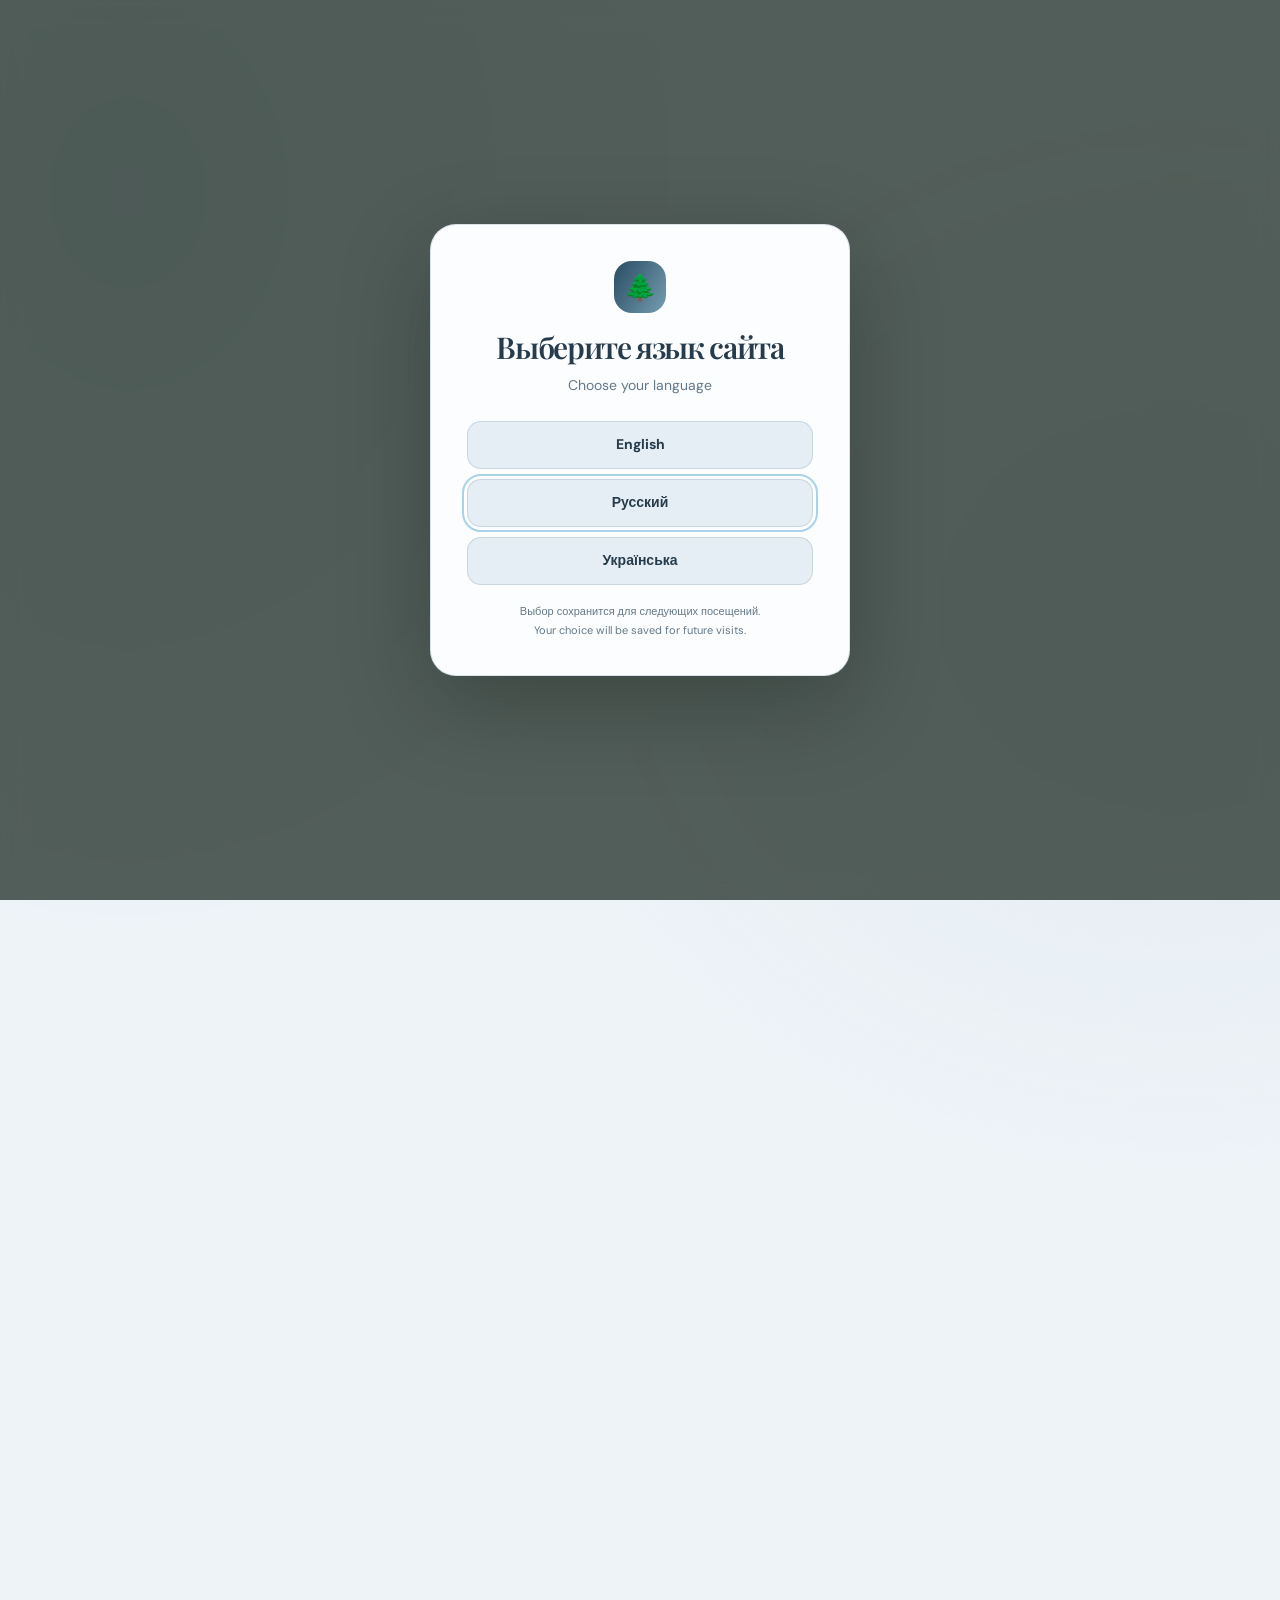
==== index.html @ d45abc9f "lol" ====
<!doctype html>
<html lang="ru">
<head>
  <meta charset="utf-8">
  <script>
    const supportedLocales = ["ru", "uk", "en"];
    const requestedLocale = new URLSearchParams(location.search).get("locale");
    const hostnameLocale = location.hostname.startsWith("uk.")
      ? "uk"
      : location.hostname.startsWith("en.")
        ? "en"
        : null;
    let savedLocale = null;
    try {
      savedLocale = localStorage.getItem("silva-locale-preference");
      if (supportedLocales.includes(requestedLocale)) {
        localStorage.setItem("silva-locale-preference", requestedLocale);
      }
    } catch (error) {
      console.error("Could not read or save the language preference.", error);
    }
    window.FLORA_LOCALE = supportedLocales.includes(requestedLocale)
      ? requestedLocale
      : supportedLocales.includes(savedLocale)
        ? savedLocale
        : hostnameLocale || "ru";
    window.SILVA_LANGUAGE_PICKER_REQUIRED = !supportedLocales.includes(requestedLocale)
      && !supportedLocales.includes(savedLocale)
      && !hostnameLocale;
    if (window.SILVA_LANGUAGE_PICKER_REQUIRED) {
      document.documentElement.classList.add("silva-language-pending");
    }
    document.documentElement.lang = window.FLORA_LOCALE;
    if (window.FLORA_LOCALE !== "ru") {
      const catalogPreload = document.createElement("link");
      catalogPreload.rel = "preload";
      catalogPreload.as = "script";
      catalogPreload.href = `./localization/catalog-${window.FLORA_LOCALE}.js?v=7`;
      document.head.append(catalogPreload);
    }
  </script>
  <meta name="viewport" content="width=device-width, initial-scale=1, viewport-fit=cover">
  <meta name="theme-color" content="#dceaf0">
  <meta name="description" content="Silva Quieta — зимний ботанический атлас на 1 500 растений, с персональным садом, дневником и советами по сезонному уходу.">
  <meta name="author" content="Кузьменко Матвей">
  <meta name="application-name" content="Silva Quieta">
  <meta name="robots" content="index, follow, max-image-preview:large">
  <meta name="apple-mobile-web-app-capable" content="yes">
  <meta name="apple-mobile-web-app-title" content="Silva Quieta">
  <meta property="og:type" content="website">
  <meta property="og:locale" content="ru_RU">
  <meta property="og:site_name" content="Silva Quieta">
  <meta property="og:title" content="Silva Quieta — зимний ботанический атлас">
  <meta property="og:description" content="Изучайте растения, проверяйте их состояние по фото, ведите облачный дневник и настраивайте напоминания об уходе.">
  <meta property="og:url" content="https://silvaquieta.com/">
  <meta name="twitter:card" content="summary">
  <link rel="canonical" href="https://silvaquieta.com/">
  <link rel="alternate" hreflang="ru" href="https://silvaquieta.com/">
  <link rel="alternate" hreflang="uk" href="https://silvaquieta.com/?locale=uk">
  <link rel="alternate" hreflang="en" href="https://silvaquieta.com/?locale=en">
  <link rel="alternate" hreflang="x-default" href="https://silvaquieta.com/">
  <link rel="sitemap" type="application/xml" href="https://silvaquieta.com/sitemap.xml">
  <title>Silva Quieta — зимний ботанический атлас</title>
  <script type="application/ld+json">
    {
      "@context": "https://schema.org",
      "@type": "WebSite",
      "name": "Silva Quieta",
      "alternateName": "Silva Quieta",
      "url": "https://silvaquieta.com/",
      "description": "Интерактивный ботанический атлас с проверенными фотографиями и советами по уходу.",
      "inLanguage": "ru",
      "creator": {
        "@type": "Person",
        "name": "Кузьменко Матвей"
      }
    }
  </script>
  <link rel="manifest" href="./manifest.webmanifest.json?v=95">
  <link rel="icon" href="./favicon-48.png?v=1" type="image/png" sizes="48x48">
  <link rel="icon" href="./icon-192.png" type="image/png" sizes="192x192">
  <link rel="icon" href="./icon.svg?v=93" type="image/svg+xml">
  <link rel="apple-touch-icon" href="./apple-touch-icon.png?v=93">
  <link rel="preconnect" href="https://fonts.googleapis.com">
  <link rel="preconnect" href="https://fonts.gstatic.com" crossorigin>
  <link rel="preconnect" href="https://inaturalist-open-data.s3.amazonaws.com">
  <link rel="preconnect" href="https://images.unsplash.com">
  <link href="https://fonts.googleapis.com/css2?family=DM+Sans:wght@400;500;600;700;800&family=Playfair+Display:ital,wght@0,500;0,600;0,700;1,500;1,600&display=swap" rel="stylesheet">
  <link rel="stylesheet" href="./style.css?v=218">
</head>
<body data-season="winter" data-design="herbarium">
  <script>
    (() => {
      try {
        const designAliases = { green: "herbarium", lavender: "editorial", rose: "glasshouse", sand: "glasshouse" };
        const designs = new Set(["herbarium", "glasshouse", "editorial"]);
        const savedDesign = localStorage.getItem("flora-design");
        const design = designs.has(savedDesign) ? savedDesign : designAliases[savedDesign] || "herbarium";
        document.body.dataset.design = design;
        const savedTheme = localStorage.getItem("flora-theme");
        const prefersDark = window.matchMedia("(prefers-color-scheme: dark)").matches;
        document.body.classList.toggle("dark-theme", savedTheme === "dark" || (savedTheme === null && prefersDark));
        const hour = new Date().getHours();
        document.body.classList.toggle("eye-comfort", hour >= 21 || hour < 7);
      } catch (error) {
        console.error("Could not restore the saved appearance before first render.", error);
      }
    })();
  </script>
  <section class="language-choice-overlay" id="language-choice" role="dialog" aria-modal="true" aria-labelledby="language-choice-title" hidden>
    <div class="language-choice-card">
      <div class="language-choice-mark" aria-hidden="true">🌲</div>
      <h1 id="language-choice-title" lang="ru">Выберите язык сайта</h1>
      <p class="language-choice-translation" lang="en">Choose your language</p>
      <div class="language-choice-options" role="group" aria-labelledby="language-choice-title">
        <button class="language-choice-button" type="button" data-locale-choice="en" lang="en">English</button>
        <button class="language-choice-button" type="button" data-locale-choice="ru" lang="ru">Русский</button>
        <button class="language-choice-button" type="button" data-locale-choice="uk" lang="uk">Українська</button>
      </div>
      <p class="language-choice-note"><span lang="ru">Выбор сохранится для следующих посещений.</span><span lang="en">Your choice will be saved for future visits.</span></p>
    </div>
  </section>
  <script>
    if (window.SILVA_LANGUAGE_PICKER_REQUIRED) {
      const languageChoice = document.querySelector("#language-choice");
      const languageButtons = [...languageChoice.querySelectorAll("[data-locale-choice]")];
      languageChoice.hidden = false;
      languageChoice.querySelector('[data-locale-choice="ru"]').focus();
      languageButtons.forEach((button) => {
        button.addEventListener("click", () => {
          const selectedLocale = button.dataset.localeChoice;
          try {
            localStorage.setItem("silva-locale-preference", selectedLocale);
          } catch (error) {
            console.error("Could not save the selected language.", error);
          }
          const target = new URL(location.href);
          target.searchParams.set("locale", selectedLocale);
          location.assign(target.href);
        });
      });
      languageChoice.addEventListener("keydown", (event) => {
        if (event.key !== "Tab" || languageButtons.length === 0) return;
        const firstButton = languageButtons[0];
        const lastButton = languageButtons[languageButtons.length - 1];
        if (event.shiftKey && document.activeElement === firstButton) {
          event.preventDefault();
          lastButton.focus();
        } else if (!event.shiftKey && document.activeElement === lastButton) {
          event.preventDefault();
          firstButton.focus();
        }
      });
    }
  </script>
  <svg class="icon-library" xmlns="http://www.w3.org/2000/svg" aria-hidden="true">
    <symbol id="icon-flower" viewBox="0 0 24 24"><path d="M12 12c-3-1-4-4-2-6 1.5-1.5 3.5-.5 4 2 2-2 4-1 4 1 0 2-2 3-6 3Zm0 0c1-3 4-4 6-2 1.5 1.5.5 3.5-2 4 2 2 1 4-1 4-2 0-3-2-3-6Zm0 0c3 1 4 4 2 6-1.5 1.5-3.5.5-4-2-2 2-4 1-4-1 0-2 2-3 6-3Zm0 0c-1 3-4 4-6 2-1.5-1.5-.5-3.5 2-4-2-2-1-4 1-4 2 0 3 2 3 6Z"/><circle cx="12" cy="12" r="1.4"/></symbol>
    <symbol id="icon-plant" viewBox="0 0 24 24"><path d="M12 21v-9m0 3c-5 0-8-2-8-7 5 0 8 2 8 7Zm0-3c0-5 3-8 8-8 0 5-3 8-8 8Z"/></symbol>
    <symbol id="icon-sun" viewBox="0 0 24 24"><circle cx="12" cy="12" r="4"/><path d="M12 2v2m0 16v2M4.93 4.93l1.42 1.42m11.3 11.3 1.42 1.42M2 12h2m16 0h2M4.93 19.07l1.42-1.42m11.3-11.3 1.42-1.42"/></symbol>
    <symbol id="icon-water" viewBox="0 0 24 24"><path d="M12 3C9 7 6 10.3 6 14a6 6 0 0 0 12 0c0-3.7-3-7-6-11Z"/><path d="M9.5 15.5a2.5 2.5 0 0 0 2.5 2"/></symbol>
    <symbol id="icon-heart" viewBox="0 0 24 24"><path d="M20.8 8.7c0 5-8.8 11-8.8 11s-8.8-6-8.8-11A4.7 4.7 0 0 1 12 6.2a4.7 4.7 0 0 1 8.8 2.5Z"/></symbol>
    <symbol id="icon-search" viewBox="0 0 24 24"><circle cx="10.8" cy="10.8" r="6.8"/><path d="m16 16 5 5"/></symbol>
    <symbol id="icon-book" viewBox="0 0 24 24"><path d="M4 5.5A2.5 2.5 0 0 1 6.5 3H20v16H6.5A2.5 2.5 0 0 0 4 21Zm0 0v13A2.5 2.5 0 0 1 6.5 16H20M8 7h8m-8 4h7"/></symbol>
    <symbol id="icon-calendar" viewBox="0 0 24 24"><rect x="3" y="5" width="18" height="16" rx="2"/><path d="M16 3v4M8 3v4M3 10h18M8 14h.01M12 14h.01M16 14h.01M8 17h.01M12 17h.01"/></symbol>
    <symbol id="icon-file" viewBox="0 0 24 24"><path d="M6 3h8l5 5v13H6z"/><path d="M14 3v6h5m-9 4h5m-5 4h5"/></symbol>
    <symbol id="icon-note" viewBox="0 0 24 24"><path d="M5 4h10l4 4v5m-8 8H5V4m10 0v5h4m-9 2h5m-5 4h2"/><path d="m14 19 5-5 2 2-5 5-3 1 1-3Z"/></symbol>
    <symbol id="icon-transfer" viewBox="0 0 24 24"><path d="M7 3v14m-4-4 4 4 4-4M17 21V7m-4 4 4-4 4 4"/></symbol>
    <symbol id="icon-download" viewBox="0 0 24 24"><path d="M12 3v12m-5-5 5 5 5-5M4 19v2h16v-2"/></symbol>
    <symbol id="icon-palette" viewBox="0 0 24 24"><path d="M12 3a9 9 0 1 0 0 18h1.2a2 2 0 0 0 1.4-3.4 1.7 1.7 0 0 1 1.2-2.9H18a3 3 0 0 0 3-3c0-4.8-4-8.7-9-8.7Z"/><circle cx="7.5" cy="11" r=".8"/><circle cx="10" cy="7.5" r=".8"/><circle cx="15" cy="8" r=".8"/></symbol>
    <symbol id="icon-info" viewBox="0 0 24 24"><circle cx="12" cy="12" r="9"/><path d="M12 11v6m0-10h.01"/></symbol>
    <symbol id="icon-dice" viewBox="0 0 24 24"><rect x="3" y="3" width="18" height="18" rx="4"/><path d="M8 8h.01M16 8h.01M12 12h.01M8 16h.01M16 16h.01"/></symbol>
    <symbol id="icon-spark" viewBox="0 0 24 24"><path d="m12 2 1.8 7.2L21 12l-7.2 1.8L12 21l-1.8-7.2L3 12l7.2-2.8L12 2Z"/><path d="m19 2 .8 2.2L22 5l-2.2.8L19 8l-.8-2.2L16 5l2.2-.8L19 2Z"/></symbol>
    <symbol id="icon-home" viewBox="0 0 24 24"><path d="m3 10 9-7 9 7v10a1 1 0 0 1-1 1h-6v-7h-4v7H4a1 1 0 0 1-1-1Z"/></symbol>
    <symbol id="icon-moon" viewBox="0 0 24 24"><path d="M20.5 15.5A8.5 8.5 0 0 1 8.5 3.5 8.7 8.7 0 1 0 20.5 15.5Z"/></symbol>
    <symbol id="icon-user" viewBox="0 0 24 24"><circle cx="12" cy="8" r="4"/><path d="M4 21a8 8 0 0 1 16 0"/></symbol>
    <symbol id="icon-alert" viewBox="0 0 24 24"><path d="m12 3 10 18H2L12 3Z"/><path d="M12 9v5m0 3h.01"/></symbol>
    <symbol id="icon-close" viewBox="0 0 24 24"><path d="m6 6 12 12M18 6 6 18"/></symbol>
    <symbol id="icon-volume" viewBox="0 0 24 24"><path d="M4 10v4h4l5 4V6l-5 4H4Z"/><path d="M16 9a5 5 0 0 1 0 6m2-9a9 9 0 0 1 0 12"/></symbol>
    <symbol id="icon-volume-off" viewBox="0 0 24 24"><path d="M4 10v4h4l5 4V6l-5 4H4Z"/><path d="m17 9 5 6m0-6-5 6"/></symbol>
    <symbol id="icon-arrow" viewBox="0 0 24 24"><path d="M4 12h15m-6-6 6 6-6 6"/></symbol>
    <symbol id="icon-leaf" viewBox="0 0 24 24"><path d="M20 4c-9 0-15 3-15 10a6 6 0 0 0 6 6c7 0 9-7 9-16Z"/><path d="M5 20c3-4 7-7 12-10"/></symbol>
  </svg>
  <div class="winter-site-snow" aria-hidden="true">
    <span class="winter-site-mist"></span>
    <svg class="winter-site-crystal winter-site-crystal-left" viewBox="0 0 220 220">
      <g class="winter-site-crystal-lines">
        <g>
          <path d="M110 110V18 M110 49 91 29 M110 49 129 29 M110 78 94 61 M110 78 126 61 M110 18 102 29 M110 18 118 29"/>
          <path d="M110 110V18 M110 49 91 29 M110 49 129 29 M110 78 94 61 M110 78 126 61 M110 18 102 29 M110 18 118 29" transform="rotate(60 110 110)"/>
          <path d="M110 110V18 M110 49 91 29 M110 49 129 29 M110 78 94 61 M110 78 126 61 M110 18 102 29 M110 18 118 29" transform="rotate(120 110 110)"/>
          <path d="M110 110V18 M110 49 91 29 M110 49 129 29 M110 78 94 61 M110 78 126 61 M110 18 102 29 M110 18 118 29" transform="rotate(180 110 110)"/>
          <path d="M110 110V18 M110 49 91 29 M110 49 129 29 M110 78 94 61 M110 78 126 61 M110 18 102 29 M110 18 118 29" transform="rotate(240 110 110)"/>
          <path d="M110 110V18 M110 49 91 29 M110 49 129 29 M110 78 94 61 M110 78 126 61 M110 18 102 29 M110 18 118 29" transform="rotate(300 110 110)"/>
        </g>
        <path d="m110 99 11 11-11 11-11-11Z"/>
        <circle cx="110" cy="110" r="3"/>
      </g>
    </svg>
    <svg class="winter-site-crystal winter-site-crystal-right" viewBox="0 0 220 220">
      <g class="winter-site-crystal-lines">
        <g>
          <path d="M110 110V18 M110 49 91 29 M110 49 129 29 M110 78 94 61 M110 78 126 61 M110 18 102 29 M110 18 118 29"/>
          <path d="M110 110V18 M110 49 91 29 M110 49 129 29 M110 78 94 61 M110 78 126 61 M110 18 102 29 M110 18 118 29" transform="rotate(60 110 110)"/>
          <path d="M110 110V18 M110 49 91 29 M110 49 129 29 M110 78 94 61 M110 78 126 61 M110 18 102 29 M110 18 118 29" transform="rotate(120 110 110)"/>
          <path d="M110 110V18 M110 49 91 29 M110 49 129 29 M110 78 94 61 M110 78 126 61 M110 18 102 29 M110 18 118 29" transform="rotate(180 110 110)"/>
          <path d="M110 110V18 M110 49 91 29 M110 49 129 29 M110 78 94 61 M110 78 126 61 M110 18 102 29 M110 18 118 29" transform="rotate(240 110 110)"/>
          <path d="M110 110V18 M110 49 91 29 M110 49 129 29 M110 78 94 61 M110 78 126 61 M110 18 102 29 M110 18 118 29" transform="rotate(300 110 110)"/>
        </g>
        <path d="m110 99 11 11-11 11-11-11Z"/>
        <circle cx="110" cy="110" r="3"/>
      </g>
    </svg>
    <i></i><i></i><i></i><i></i><i></i><i></i><i></i><i></i><i></i><i></i><i></i><i></i>
    <i></i><i></i><i></i><i></i><i></i><i></i><i></i><i></i><i></i><i></i><i></i><i></i>
    <i></i><i></i><i></i><i></i><i></i><i></i><i></i><i></i><i></i><i></i><i></i><i></i>
  </div>
  <div class="topline">
    <span>Silva Quieta · зимний сад открытий — ботаника рядом круглый год</span>
  </div>
  <header class="app-header">
    <div class="header-inner shell">
      <a class="brand" href="#home" aria-label="Silva Quieta — на главную">
        <span class="brand-mark" aria-hidden="true"><svg class="ui-icon"><use href="#icon-flower"></use></svg></span>
        <span>Silva Quieta</span>
      </a>
      <nav class="primary-nav" aria-label="Основные разделы">
        <button class="primary-nav-link primary-collection-link" type="button" data-go="collection">Моя коллекция <span class="primary-collection-count" id="collection-count" aria-label="0 растений">0</span></button>
        <button class="primary-nav-link" type="button" data-go="botanist">Игры</button>
      </nav>
      <div class="header-actions">
        <button class="icon-button command-open" id="command-open" type="button" aria-label="Быстрый поиск и команды" title="Быстрый поиск и команды (Ctrl/⌘ K)"><svg class="ui-icon" aria-hidden="true"><use href="#icon-search"></use></svg></button>
        <select class="locale-select" id="locale-select" aria-label="Сменить язык" title="Сменить язык">
          <option value="ru" lang="ru">RU · Русский</option>
          <option value="uk" lang="uk">UK · Українська</option>
          <option value="en" lang="en">EN · English</option>
        </select>
        <select class="design-select" id="design-select" aria-label="Зимний стиль оформления" title="Выбрать зимний стиль оформления">
          <option value="herbarium">Снежная оранжерея</option>
          <option value="glasshouse">Северное сияние</option>
          <option value="editorial">Зимний лес</option>
        </select>
        <button class="icon-button install-app-button" id="install-app" type="button" aria-label="Установить приложение" title="Установить приложение"><svg class="ui-icon"><use href="#icon-download"></use></svg></button>
        <button class="account-cta account-open" id="account-open" type="button" aria-label="Создать аккаунт или войти" title="Аккаунт и синхронизация"><svg class="ui-icon" aria-hidden="true"><use href="#icon-user"></use></svg><span id="account-open-label">Создать аккаунт</span></button>
        <button class="icon-button" id="sound-toggle" type="button" aria-label="Включить звуки интерфейса" title="Включить звуки интерфейса" aria-pressed="false"></button>
        <button class="icon-button" id="forest-sound-toggle" type="button" aria-label="Включить звук зимнего леса" title="Включить тихий ветер в хвойном лесу" aria-pressed="false"><svg class="ui-icon" aria-hidden="true"><use href="#icon-spark"></use></svg></button>
        <button class="icon-button" id="theme-toggle" type="button" aria-label="Включить тёмное оформление" title="Включить тёмное оформление"><svg class="ui-icon"><use href="#icon-moon"></use></svg></button>
      </div>
    </div>
  </header>

  <div class="flora-ai-widget">
    <section class="flora-ai-panel" id="flora-ai-panel" aria-label="Чат с помощником Silva" hidden>
      <header class="flora-ai-header">
        <div class="flora-ai-brand">
          <span class="flora-ai-mark" aria-hidden="true"><svg class="ui-icon"><use href="#icon-spark"></use></svg></span>
          <div>
            <strong>Silva</strong>
            <span class="flora-ai-presence" id="flora-ai-presence"><i></i> Проверяем связь…</span>
          </div>
        </div>
        <div class="flora-ai-header-actions">
          <button class="flora-ai-close" id="flora-ai-clear" type="button" aria-label="Начать новый диалог" title="Новый диалог"><svg class="ui-icon"><use href="#icon-dice"></use></svg></button>
          <button class="flora-ai-close" id="flora-ai-close" type="button" aria-label="Закрыть чат"><svg class="ui-icon"><use href="#icon-close"></use></svg></button>
        </div>
      </header>
      <div class="flora-ai-intro">
        <span class="flora-ai-eyebrow">БОТАНИЧЕСКИЙ ПОМОЩНИК</span>
        <p>Привет! Я Silva, ботанический помощник Silva Quieta. Помогу с уходом, выбором растения и вопросами о природе.</p>
        <button class="winter-snowman-easter-egg" type="button" data-winter-easter="snowman" aria-label="Найти снеговика Silva">☃</button>
        <button class="winter-hidden-pinecone winter-pinecone-chat" type="button" data-pinecone-hideout="silva-intro" aria-label="Найти тайную шишку в приветствии Silva">🌰</button>
      </div>
      <div class="flora-ai-messages" id="flora-ai-messages" role="log" aria-live="polite" aria-relevant="additions text">
        <article class="flora-ai-message flora-ai-message-assistant">
          <span class="flora-ai-avatar" aria-hidden="true"><svg class="ui-icon"><use href="#icon-leaf"></use></svg></span>
          <p>Я Silva 🌿 Спросите меня про полив, освещение или уход за конкретным растением.</p>
        </article>
      </div>
      <div class="flora-ai-suggestions" id="flora-ai-suggestions" aria-label="Примеры вопросов">
        <button class="flora-ai-suggestion" type="button">Как часто поливать монстеру?</button>
        <button class="flora-ai-suggestion" type="button">Как понять, что орхидею пора поливать?</button>
        <button class="flora-ai-suggestion" type="button">Какое растение подойдёт для тени?</button>
        <button class="flora-ai-suggestion" type="button">Почему желтеют листья?</button>
      </div>
      <form class="flora-ai-form" id="flora-ai-form">
        <label class="visually-hidden" for="flora-ai-input">Ваш вопрос ботаническому помощнику</label>
        <textarea id="flora-ai-input" name="message" rows="1" maxlength="1200" placeholder="Напишите свой вопрос…" required></textarea>
        <button class="flora-ai-send" id="flora-ai-send" type="submit" aria-label="Отправить сообщение"><svg class="ui-icon"><use href="#icon-arrow"></use></svg></button>
      </form>
      <p class="flora-ai-footnote">История чата хранится отдельно для каждого ника на этом устройстве. Ответы ИИ могут быть неточными; не отправляйте личные данные.</p>
    </section>
    <button class="flora-ai-toggle" id="flora-ai-toggle" type="button" aria-label="Спросить Silva" aria-expanded="false" aria-controls="flora-ai-panel">
      <svg class="ui-icon flora-ai-toggle-spark"><use href="#icon-spark"></use></svg>
      <span class="flora-ai-toggle-text">Спросить Silva</span>
      <svg class="ui-icon flora-ai-toggle-chat"><use href="#icon-note"></use></svg>
    </button>
  </div>

  <main class="main-content shell">
    <section class="page" id="page-home" data-page="home" aria-label="Главная">
      <div class="hero-card">
        <div class="hero-copy">
          <div class="eyebrow" id="hero-greeting">Тихое пространство для тебя</div>
          <h1>Silva<br><span class="gradient-text">Quieta.</span></h1>
          <p>Твоё тихое пространство среди зелёного леса. Исследуй мир растений в своём ритме — находи новые виды, собирай любимые и создавай свой сад.</p>
          <div class="hero-actions">
            <button class="button" type="button" data-go="catalog"><svg class="ui-icon"><use href="#icon-book"></use></svg> Исследовать атлас <span>→</span></button>
            <button class="button secondary" type="button" data-go="garden"><svg class="ui-icon"><use href="#icon-plant"></use></svg> Мой сад</button>
            <button class="button ghost" id="winter-prediction-pull" type="button"><svg class="ui-icon"><use href="#icon-spark"></use></svg> Зимнее предсказание</button>
            <button class="winter-mini-charm" type="button" data-winter-easter="home" aria-label="Найти зимний сюрприз на главной странице">✦</button>
          </div>
        </div>
        <div class="hero-art">
          <img src="https://images.unsplash.com/photo-1490750967868-88aa4486c946?auto=format&fit=crop&w=1000&q=75" alt="Букет сезонных цветов" width="1000" height="750" fetchpriority="high" decoding="async">
          <button class="winter-hidden-pinecone winter-pinecone-hero" type="button" data-pinecone-hideout="hero-art" aria-label="Найти тайную шишку в зимнем лесу">🌰</button>
          <svg class="hero-ice-frost" viewBox="0 0 1000 750" preserveAspectRatio="none" aria-hidden="true">
            <defs>
              <linearGradient id="hero-frost-ice" x1="0" y1="0" x2="1" y2="1">
                <stop offset="0" stop-color="#fff" stop-opacity=".9"/>
                <stop offset=".48" stop-color="#d8f1ff" stop-opacity=".62"/>
                <stop offset="1" stop-color="#fff" stop-opacity=".88"/>
              </linearGradient>
              <filter id="hero-frost-soft" x="-20%" y="-20%" width="140%" height="140%">
                <feGaussianBlur stdDeviation="1.25"/>
              </filter>
            </defs>
            <g class="hero-frost-haze">
              <path d="M0 0h245C188 47 176 91 120 117 75 138 48 182 0 220Zm755 0h245v220c-37-43-64-78-109-105-48-29-92-64-136-115ZM0 750V520c46 40 77 84 127 111 47 26 81 70 132 119Zm1000 0H746c48-55 87-91 137-119 49-28 79-70 117-111Z"/>
            </g>
            <g class="hero-frost-branches" fill="none" stroke="url(#hero-frost-ice)" stroke-linecap="round" stroke-linejoin="round">
              <g>
                <path class="frost-stem" d="M-8 230C47 207 73 171 120 144S190 95 241 27M-8 416c56-18 83-42 124-73s73-58 119-123M-5 671c62-19 94-53 143-86s83-71 127-132M211-8c12 50 42 79 74 119s48 78 65 130"/>
                <path d="M34 211c11-18 15-35 13-54m-1 35-20-15m21 0 19-17m30-30c-1-22 4-38 17-57m-14 40-22-12m39-34 25-26m-7 11 22 5m-22-5 3 22m-44 61c18-4 34-14 47-31m-24 19 1 21m23-40 23-8m-123 91c19 3 35-2 53-16m-28 10 5 19m23-29 21-1m36-24c-4-20-1-37 10-56m-8 39-20-13m34-37 23-18m-14 11 2 21m12-21 20-3m-77 93c18 1 37-6 55-22m-31 16 4 20m27-36 23-5m-118 91c18 1 35-4 53-19m-28 13 3 20m25-32 22-4m39-30c-2-19 2-38 13-57m-10 38-20-12m35-38 23-20m-14 12 3 21m11-25 20-6m-68 100c20 0 37-8 54-23m-30 17 2 21m27-38 22-7m-138 128c19-1 37-9 54-25m-29 18 2 21m27-40 24-7m43-36c-1-20 5-38 17-56m-13 39-20-13m39-36 23-16m-14 9 0 21m14-25 21-3"/>
                <path d="M218 11c-2 21 3 39 16 57m-12-40 20-13m-13 28 21 5m-4 38c-1 22 6 39 21 57m-18-39-21-10m37 30 21-3m-2 42c8 19 20 33 39 43m-28-30-21 5m44 10 18-13"/>
              </g>
              <g transform="translate(1000 0) scale(-1 1)">
                <path class="frost-stem" d="M-8 230C47 207 73 171 120 144S190 95 241 27M-8 416c56-18 83-42 124-73s73-58 119-123M-5 671c62-19 94-53 143-86s83-71 127-132M211-8c12 50 42 79 74 119s48 78 65 130"/>
                <path d="M34 211c11-18 15-35 13-54m-1 35-20-15m21 0 19-17m30-30c-1-22 4-38 17-57m-14 40-22-12m39-34 25-26m-7 11 22 5m-22-5 3 22m-44 61c18-4 34-14 47-31m-24 19 1 21m23-40 23-8m-123 91c19 3 35-2 53-16m-28 10 5 19m23-29 21-1m36-24c-4-20-1-37 10-56m-8 39-20-13m34-37 23-18m-14 11 2 21m12-21 20-3m-77 93c18 1 37-6 55-22m-31 16 4 20m27-36 23-5m-118 91c18 1 35-4 53-19m-28 13 3 20m25-32 22-4m39-30c-2-19 2-38 13-57m-10 38-20-12m35-38 23-20m-14 12 3 21m11-25 20-6m-68 100c20 0 37-8 54-23m-30 17 2 21m27-38 22-7m-138 128c19-1 37-9 54-25m-29 18 2 21m27-40 24-7m43-36c-1-20 5-38 17-56m-13 39-20-13m39-36 23-16m-14 9 0 21m14-25 21-3"/>
                <path d="M218 11c-2 21 3 39 16 57m-12-40 20-13m-13 28 21 5m-4 38c-1 22 6 39 21 57m-18-39-21-10m37 30 21-3m-2 42c8 19 20 33 39 43m-28-30-21 5m44 10 18-13"/>
              </g>
              <g transform="translate(0 750) scale(1 -1)">
                <path class="frost-stem" d="M-8 230C47 207 73 171 120 144S190 95 241 27M-8 416c56-18 83-42 124-73s73-58 119-123M-5 671c62-19 94-53 143-86s83-71 127-132"/>
                <path d="M34 211c11-18 15-35 13-54m-1 35-20-15m21 0 19-17m30-30c-1-22 4-38 17-57m-14 40-22-12m39-34 25-26m-7 11 22 5m-22-5 3 22m-44 61c18-4 34-14 47-31m-24 19 1 21m23-40 23-8m-123 91c19 3 35-2 53-16m-28 10 5 19m23-29 21-1m36-24c-4-20-1-37 10-56m-8 39-20-13m34-37 23-18m-14 11 2 21m12-21 20-3m-77 93c18 1 37-6 55-22m-31 16 4 20m27-36 23-5m-118 91c18 1 35-4 53-19m-28 13 3 20m25-32 22-4m39-30c-2-19 2-38 13-57m-10 38-20-12m35-38 23-20m-14 12 3 21m11-25 20-6m-68 100c20 0 37-8 54-23m-30 17 2 21m27-38 22-7"/>
              </g>
              <g transform="translate(1000 750) scale(-1 -1)">
                <path class="frost-stem" d="M-8 230C47 207 73 171 120 144S190 95 241 27M-8 416c56-18 83-42 124-73s73-58 119-123M-5 671c62-19 94-53 143-86s83-71 127-132"/>
                <path d="M34 211c11-18 15-35 13-54m-1 35-20-15m21 0 19-17m30-30c-1-22 4-38 17-57m-14 40-22-12m39-34 25-26m-7 11 22 5m-22-5 3 22m-44 61c18-4 34-14 47-31m-24 19 1 21m23-40 23-8m-123 91c19 3 35-2 53-16m-28 10 5 19m23-29 21-1m36-24c-4-20-1-37 10-56m-8 39-20-13m34-37 23-18m-14 11 2 21m12-21 20-3m-77 93c18 1 37-6 55-22m-31 16 4 20m27-36 23-5m-118 91c18 1 35-4 53-19m-28 13 3 20m25-32 22-4m39-30c-2-19 2-38 13-57m-10 38-20-12m35-38 23-20m-14 12 3 21m11-25 20-6m-68 100c20 0 37-8 54-23m-30 17 2 21m27-38 22-7"/>
              </g>
            </g>
          </svg>
          <a class="hero-art-label" id="hero-art-label" href="https://www.gbif.org/" target="_blank" rel="noopener noreferrer">Ботанический атлас</a>
          <span class="hero-orbit">Расти<br>в своём<br>ритме</span>
        </div>
      </div>

      <article class="winter-prediction-card" id="winter-prediction-card" aria-live="polite" hidden>
        <span class="winter-prediction-icon" aria-hidden="true">❄</span>
        <div><strong>Зимняя подсказка Silva</strong><p id="winter-prediction-text"></p></div>
      </article>
      <section class="winter-feature" aria-labelledby="winter-feature-title">
        <div class="winter-feature-copy">
          <span class="winter-feature-kicker">ЗИМНИЙ САД · SILVA QUIETA</span>
          <h2 id="winter-feature-title">Когда сад засыпает,<br>открытия продолжаются</h2>
          <p>Узнайте, как меняется жизнь растений зимой, и найдите сезонные наблюдения в ботаническом атласе.</p>
          <button class="winter-feature-link" type="button" data-go="season">Исследовать зимний сезон <span aria-hidden="true">→</span></button>
        </div>
        <svg class="winter-feature-landscape" viewBox="0 0 900 440" role="img" aria-label="Лунный свет над заснеженным хвойным лесом">
          <defs>
            <linearGradient id="winter-sky" x1="0" y1="0" x2="1" y2="1">
              <stop offset="0" stop-color="#17394c"/>
              <stop offset=".58" stop-color="#285d76"/>
              <stop offset="1" stop-color="#83b6c8"/>
            </linearGradient>
            <linearGradient id="winter-snow" x1="0" y1="0" x2="0" y2="1">
              <stop stop-color="#f4fbff"/>
              <stop offset="1" stop-color="#c5e0eb"/>
            </linearGradient>
            <radialGradient id="winter-moon-glow">
              <stop stop-color="#f7fcff" stop-opacity=".52"/>
              <stop offset="1" stop-color="#d5f3ff" stop-opacity="0"/>
            </radialGradient>
            <linearGradient id="winter-aurora" x1="0" y1="0" x2="1" y2="0">
              <stop stop-color="#73e8ce" stop-opacity="0"/>
              <stop offset=".34" stop-color="#73e8ce" stop-opacity=".52"/>
              <stop offset=".68" stop-color="#91d9f4" stop-opacity=".5"/>
              <stop offset="1" stop-color="#a8c9ff" stop-opacity="0"/>
            </linearGradient>
            <linearGradient id="winter-shooting-star" x1="0" y1="0" x2="1" y2="0">
              <stop stop-color="#f4fcff" stop-opacity="0"/>
              <stop offset="1" stop-color="#f4fcff" stop-opacity=".95"/>
            </linearGradient>
          </defs>
          <rect width="900" height="440" fill="url(#winter-sky)"/>
          <path class="winter-feature-aurora winter-feature-aurora-one" d="M-60 157C115 44 230 180 390 97S678 34 960 117L960 185C700 110 578 120 409 175S138 83-60 224Z" fill="url(#winter-aurora)"/>
          <path class="winter-feature-aurora winter-feature-aurora-two" d="M-40 207C128 116 262 226 421 159S701 92 940 170L940 221C710 164 595 184 422 226S154 150-40 266Z" fill="url(#winter-aurora)" opacity=".55"/>
          <circle cx="640" cy="122" r="118" fill="url(#winter-moon-glow)"/>
          <circle cx="640" cy="122" r="39" fill="#effaff"/>
          <g fill="#eaf8ff" opacity=".8">
            <circle cx="523" cy="74" r="2"/><circle cx="737" cy="72" r="2"/>
            <circle cx="804" cy="156" r="1.5"/><circle cx="574" cy="184" r="1.5"/>
            <circle cx="841" cy="61" r="1.5"/><circle cx="463" cy="133" r="1.5"/>
          </g>
          <g aria-hidden="true">
            <path class="winter-feature-star" d="m766 91 3 8 8 3-8 3-3 8-3-8-8-3 8-3Z"/>
            <path class="winter-feature-star winter-feature-star-two" d="m536 119 2 5 5 2-5 2-2 5-2-5-5-2 5-2Z"/>
            <path class="winter-feature-star winter-feature-star-three" d="m823 111 2 5 5 2-5 2-2 5-2-5-5-2 5-2Z"/>
            <path class="winter-feature-shooting-star" d="M804 71 844 52"/>
          </g>
          <path d="M0 278 138 144l104 105 145-164 166 171 105-127 242 173v138H0Z" fill="#759eb1" opacity=".72"/>
          <path d="m138 144 33 33-37-15-34 34Zm249-59 39 48-44-20-42 30Zm271 44 31 35-37-15-33 25Z" fill="#effaff" opacity=".9"/>
          <path d="M0 316 147 214l112 99 131-91 163 109 137-117 210 128v98H0Z" fill="#315f73"/>
          <g fill="#d9edf4">
            <path d="m91 316 43-116 43 116h-27l39 73H79l39-73Z"/>
            <path d="m250 328 34-93 35 93h-22l32 62h-90l32-62Z"/>
            <path d="m427 314 47-132 47 132h-30l43 82h-120l43-82Z"/>
            <path d="m687 331 36-102 37 102h-23l34 64h-96l34-64Z"/>
            <path d="m792 315 31-87 32 87h-20l29 55h-82l29-55Z"/>
          </g>
          <g fill="#f7fcff">
            <path d="m132 213 12-33 13 34-13-8Z"/>
            <path d="m461 219 13-38 14 39-14-10Z"/>
            <path d="m714 244 9-25 10 26-10-7Z"/>
          </g>
          <path d="M0 372q150-51 292-11t284 2q151-37 324 5v72H0Z" fill="url(#winter-snow)"/>
          <path d="M0 405q194-42 366-5t290 1q117-25 244-1v40H0Z" fill="#fff" opacity=".8"/>
        </svg>
      </section>

      <div class="home-facts home-facts-community" aria-label="Атлас в цифрах">
        <div class="home-fact"><svg class="ui-icon"><use href="#icon-book"></use></svg><span><strong id="flower-total">1500 растений</strong><small>в каталоге</small></span></div>
        <div class="home-fact"><svg class="ui-icon"><use href="#icon-plant"></use></svg><span><strong id="group-total">6 групп</strong><small>для изучения</small></span></div>
        <div class="home-fact"><svg class="ui-icon"><use href="#icon-heart"></use></svg><span><strong id="favorite-total">0 растений</strong><small>в коллекции</small></span></div>
        <div class="home-fact visitor-fact" aria-label="Анонимная статистика посетителей">
          <svg class="ui-icon" aria-hidden="true"><use href="#icon-user"></use></svg>
          <span class="visitor-stat-pair">
            <span><strong id="visitor-yesterday" aria-live="polite">—</strong><small id="visitor-yesterday-label">вчера</small></span>
            <span><strong id="visitor-online" aria-live="polite">—</strong><small id="visitor-online-label">сейчас</small></span>
          </span>
          <span class="visitors-note" id="visitors-note">Случайный ID; IP-адреса не сохраняются</span>
        </div>
      </div>
    </section>

    <section class="page" id="page-catalog" data-page="catalog" aria-label="Каталог растений" hidden>
      <div class="page-title-row">
        <div><div class="eyebrow">Ботаническая коллекция <button class="winter-mini-charm" type="button" data-winter-easter="catalog" aria-label="Найти зимний сюрприз в атласе">❄</button></div><h1>Атлас <span class="gradient-text">растений</span></h1><p class="muted" style="margin:0;font-size:12px">Цветы, кактусы, суккуленты, папоротники, хвойные, деревья и кустарники — найдите любимое растение.</p></div>
        <button class="button secondary season-open-button" type="button" data-go="season"><svg class="ui-icon"><use href="#icon-calendar"></use></svg> Сезонный трекер</button>
      </div>
      <aside class="section-winter-note atlas-winter-note" aria-label="Зимняя подборка атласа">
        <span class="section-winter-note-icon" aria-hidden="true"><svg class="ui-icon"><use href="#icon-plant"></use></svg></span>
        <div class="section-winter-note-copy"><strong>Зимняя подборка</strong><span>Многие хвойные сохраняют зелень даже в холодный сезон — начните знакомство с ними.</span></div>
        <button class="section-winter-note-action" id="atlas-winter-conifers" type="button">Показать хвойные <span aria-hidden="true">→</span></button>
      </aside>
      <div class="catalog-toolbar">
        <div class="search-wrap"><input class="search-input" id="flower-search" type="search" autocomplete="off" placeholder="Название или научное имя…" aria-label="Живой поиск по названию растения" aria-describedby="search-hint" aria-autocomplete="list" aria-controls="flower-suggestions" aria-expanded="false"><div class="search-suggestion" id="flower-suggestions" role="listbox" aria-label="Самое подходящее растение" hidden></div><span class="visually-hidden" id="search-hint">Карточки фильтруются сразу при вводе. Можно искать по русскому и научному названию. В подсказке показано одно самое подходящее название.</span></div>
      </div>
      <details class="catalog-filter-disclosure">
        <summary>Фильтры <span>Группа, сортировка, свет и полив</span></summary>
        <div class="catalog-filter-panel">
          <label class="catalog-control" for="catalog-group-filter">Группа растений
            <select id="catalog-group-filter" aria-label="Фильтр по группе растений">
              <option value="all">Все группы</option>
              <option value="Цветы">Цветы</option>
              <option value="Кактусы">Кактусы</option>
              <option value="Суккуленты">Суккуленты</option>
              <option value="Папоротники">Папоротники</option>
              <option value="Хвойные">Хвойные</option>
              <option value="Деревья и кустарники">Деревья и кустарники</option>
            </select>
          </label>
          <label class="catalog-sort-label" for="catalog-sort">Сортировка
            <select id="catalog-sort" aria-label="Сортировка растений">
              <option value="default">По умолчанию</option>
              <option value="popular" title="Сначала подборка популярных растений">Сначала популярные</option>
              <option value="alphabetical">По алфавиту (А–Я)</option>
            </select>
          </label>
          <label class="care-filter-label" for="care-light-filter">Освещение
            <select id="care-light-filter">
              <option value="all">Любое</option>
              <option value="sun">Яркий свет</option>
              <option value="partial">Полутень</option>
              <option value="shade">Тень</option>
              <option value="winter-shade">Для зимней полутени</option>
            </select>
          </label>
          <label class="care-filter-label" for="care-water-filter">Полив
            <select id="care-water-filter">
              <option value="all">Любой</option>
              <option value="rare">Редкий</option>
              <option value="moderate">Умеренный</option>
              <option value="moist">Частый / влажный грунт</option>
            </select>
          </label>
          <p class="catalogue-note">«Зимняя полутень» показывает виды с рекомендацией по рассеянному свету или тени; зимой им всё равно нужен свет, а не тёмное место. Рекомендации по уходу ориентировочные и могут различаться у видов и сортов. <button class="winter-hidden-pinecone" type="button" data-pinecone-hideout="atlas-note" aria-label="Найти тайную шишку в заметке фильтров">🌰</button></p>
        </div>
      </details>
      <p class="catalog-count" id="catalog-count" aria-live="polite"></p>
      <section class="recent-plants" id="recent-plants" aria-label="Недавно просмотренные" hidden>
        <div class="recent-plants-heading">
          <h2>Недавно просмотренные</h2>
          <button class="recent-plants-clear" id="recent-plants-clear" type="button" aria-label="Очистить недавно просмотренные">Очистить</button>
        </div>
        <div class="recent-plants-list" id="recent-plants-list"></div>
      </section>
      <div class="search-empty" id="search-empty" role="status" aria-live="polite" hidden>
        <strong><svg class="ui-icon"><use href="#icon-leaf"></use></svg> Растение не найдено</strong>
        <span>Попробуйте изменить запрос или проверить раскладку клавиатуры</span>
      </div>
      <div class="flower-grid" id="flower-grid" aria-busy="true">
        <article class="flower-card skeleton-card" aria-hidden="true"><div class="skeleton skeleton-photo"></div><div class="skeleton-card-copy"><div class="skeleton skeleton-line skeleton-line-title"></div><div class="skeleton skeleton-line"></div><div class="skeleton skeleton-line skeleton-line-short"></div><div class="skeleton skeleton-button"></div></div></article>
        <article class="flower-card skeleton-card" aria-hidden="true"><div class="skeleton skeleton-photo"></div><div class="skeleton-card-copy"><div class="skeleton skeleton-line skeleton-line-title"></div><div class="skeleton skeleton-line"></div><div class="skeleton skeleton-line skeleton-line-short"></div><div class="skeleton skeleton-button"></div></div></article>
        <article class="flower-card skeleton-card" aria-hidden="true"><div class="skeleton skeleton-photo"></div><div class="skeleton-card-copy"><div class="skeleton skeleton-line skeleton-line-title"></div><div class="skeleton skeleton-line"></div><div class="skeleton skeleton-line skeleton-line-short"></div><div class="skeleton skeleton-button"></div></div></article>
        <article class="flower-card skeleton-card" aria-hidden="true"><div class="skeleton skeleton-photo"></div><div class="skeleton-card-copy"><div class="skeleton skeleton-line skeleton-line-title"></div><div class="skeleton skeleton-line"></div><div class="skeleton skeleton-line skeleton-line-short"></div><div class="skeleton skeleton-button"></div></div></article>
        <article class="flower-card skeleton-card" aria-hidden="true"><div class="skeleton skeleton-photo"></div><div class="skeleton-card-copy"><div class="skeleton skeleton-line skeleton-line-title"></div><div class="skeleton skeleton-line"></div><div class="skeleton skeleton-line skeleton-line-short"></div><div class="skeleton skeleton-button"></div></div></article>
        <article class="flower-card skeleton-card" aria-hidden="true"><div class="skeleton skeleton-photo"></div><div class="skeleton-card-copy"><div class="skeleton skeleton-line skeleton-line-title"></div><div class="skeleton skeleton-line"></div><div class="skeleton skeleton-line skeleton-line-short"></div><div class="skeleton skeleton-button"></div></div></article>
      </div>
      <nav class="catalog-pagination" id="catalog-pagination" aria-label="Страницы атласа">
        <button class="button ghost small" id="previous-page" type="button">← Назад</button>
        <span id="page-indicator" aria-live="polite"></span>
        <button class="button ghost small" id="next-page" type="button">Дальше →</button>
      </nav>
    </section>

    <section class="page" id="page-season" data-page="season" aria-label="Сезонный трекер" hidden>
      <div class="page-title-row">
        <div><div class="eyebrow">Личные наблюдения <button class="winter-mini-charm" type="button" data-winter-easter="season" aria-label="Найти зимний сюрприз в сезонном трекере">❄</button></div><h1>Сезонный <span class="gradient-text">трекер</span></h1><p class="muted season-intro">Отмечайте, когда вы заметили цветение растений. Записи сохраняются только в этом браузере.</p></div>
        <button class="button secondary" type="button" data-go="catalog">← К атласу</button>
      </div>
      <section class="surface-card season-tracker">
        <div class="season-toolbar">
          <div class="season-month-grid" id="season-months" role="group" aria-label="Выберите месяц"></div>
          <label class="season-year-label" for="season-year">Год наблюдений
            <select id="season-year" aria-label="Год наблюдений"></select>
          </label>
        </div>
        <p class="season-summary" id="season-summary" aria-live="polite"></p>
        <div class="season-tracker-columns">
          <section class="season-panel" aria-labelledby="season-search-title">
            <h2 id="season-search-title">Добавить наблюдение</h2>
            <p>Найдите растение, которое цветёт в выбранный месяц.</p>
            <label class="visually-hidden" for="season-search">Поиск растения для сезонного наблюдения</label>
            <input id="season-search" type="search" autocomplete="off" placeholder="Название растения…" aria-label="Найти растение">
            <div class="season-search-results" id="season-search-results" role="list" aria-live="polite"></div>
          </section>
          <section class="season-panel" aria-labelledby="season-observations-title">
            <h2 id="season-observations-title">Мои наблюдения</h2>
            <p class="season-observations-hint" id="season-observations-hint"></p>
            <div class="season-observation-list" id="season-observation-list"></div>
            <button class="button secondary small observations-empty-action" id="observations-empty-action" type="button">Добавить наблюдение</button>
          </section>
        </div>
        <p class="season-note">Периоды цветения зависят от вида, климата и места выращивания. Здесь отображаются ваши наблюдения, а не универсальный календарь цветения. <button class="winter-hidden-pinecone" type="button" data-pinecone-hideout="season-note" aria-label="Найти тайную шишку в заметке сезонного трекера">🌰</button></p>
        <section class="citizen-observations" aria-labelledby="citizen-observations-title">
          <div class="citizen-observations-heading">
            <div><span class="eyebrow">ЗИМНИЙ ПОЛЕВОЙ МАРШРУТ</span><h2 id="citizen-observations-title">Наблюдения из природы</h2></div>
            <span class="citizen-observations-count" id="citizen-observations-count">0 наблюдений</span>
          </div>
          <p class="citizen-observations-intro">Ваши полевые наблюдения хвойных и вечнозелёных растений с датой, признаками и координатами. Название Silva — предположение по фото, а не научная верификация.</p>
          <div class="citizen-observation-list" id="citizen-observation-list" aria-live="polite"></div>
        </section>
      </section>
    </section>

    <section class="page" id="page-garden" data-page="garden" aria-label="Мой сад" hidden>
      <header class="garden-hero">
        <div class="garden-hero-copy">
          <span class="garden-hero-kicker"><svg class="ui-icon"><use href="#icon-leaf"></use></svg> ПРОСТРАНСТВО ЗАБОТЫ</span>
          <h1>Ваш сад.<br><span>Ваша история.</span></h1>
          <p>Понаблюдайте за растениями, спросите Silva о фото или запишите маленькую победу в уходе.</p>
        </div>
        <div class="garden-hero-art" aria-hidden="true">
          <span class="garden-hero-orbit garden-hero-orbit-one"></span>
          <span class="garden-hero-orbit garden-hero-orbit-two"></span>
          <svg class="ui-icon"><use href="#icon-plant"></use></svg>
        </div>
        <nav class="garden-shortcuts" aria-label="Быстрые действия сада">
          <button type="button" data-garden-scroll="garden-diagnosis"><svg class="ui-icon"><use href="#icon-search"></use></svg><span>Проверить по фото</span><span aria-hidden="true">↓</span></button>
          <button type="button" data-garden-scroll="garden-journal"><svg class="ui-icon"><use href="#icon-note"></use></svg><span>Запись в дневник</span><span aria-hidden="true">↓</span></button>
          <button type="button" data-garden-scroll="garden-care"><svg class="ui-icon"><use href="#icon-calendar"></use></svg><span>План ухода</span><span aria-hidden="true">↓</span></button>
        </nav>
        <section class="garden-today" aria-labelledby="garden-today-title" aria-live="polite">
          <div class="garden-today-heading">
            <div class="garden-today-copy">
              <span class="garden-today-kicker"><svg class="ui-icon"><use href="#icon-spark"></use></svg><span id="garden-today-date"></span></span>
              <h2 id="garden-today-title">Сегодня в саду</h2>
              <p id="garden-today-message">Собираем ваш личный ритм ухода…</p>
            </div>
            <div class="garden-today-stat"><strong id="garden-today-count">—</strong><span id="garden-today-count-label">дел выполнено сегодня</span></div>
          </div>
          <div class="garden-today-progress" role="progressbar" aria-label="Прогресс ухода за сегодня" aria-valuemin="0" aria-valuemax="0" aria-valuenow="0">
            <span id="garden-today-progress-fill"></span>
          </div>
          <p class="garden-today-progress-label" id="garden-today-progress-label"></p>
          <div class="garden-today-items" id="garden-today-items"></div>
        </section>
      </header>
      <aside class="section-winter-note garden-winter-note" aria-label="Зимняя подсказка для сада">
        <span class="section-winter-note-icon" aria-hidden="true"><svg class="ui-icon"><use href="#icon-calendar"></use></svg></span>
        <div class="section-winter-note-copy"><strong>Зимний ритм ухода</strong><span>Сверяйте полив и проверки с условиями именно вашего растения.</span></div>
        <button class="section-winter-note-action" type="button" data-garden-scroll="garden-care">К плану ухода <span aria-hidden="true">→</span></button>
      </aside>
      <aside class="winter-gardener-gift" id="winter-gardener-gift" aria-labelledby="winter-gardener-gift-title" hidden>
        <div class="winter-gift-icon" aria-hidden="true">🎁</div>
        <div class="winter-gift-copy">
          <span class="eyebrow">ПОДАРОК ЗА ПОИСК</span>
          <h2 id="winter-gardener-gift-title">Зимний набор садовода</h2>
          <p>Небольшая памятка, чтобы помочь растениям пережить отопительный сезон.</p>
          <ul>
            <li>Проверяйте грунт перед каждым поливом.</li>
            <li>Уберите листья от холодного стекла и горячей батареи.</li>
            <li>Раз в неделю осматривайте листья и стирайте с них пыль.</li>
          </ul>
          <button class="button secondary small" id="winter-gift-print" type="button">Распечатать памятку</button>
        </div>
      </aside>
      <div class="garden-feature-grid">
        <section class="surface-card garden-panel garden-diagnosis-panel" id="garden-diagnosis" aria-labelledby="garden-diagnosis-title">
          <div class="garden-panel-heading">
            <span class="garden-panel-icon"><svg class="ui-icon"><use href="#icon-spark"></use></svg></span>
            <div>            <div class="eyebrow">ФОТО-ПОМОЩНИК SILVA</div><h2 id="garden-diagnosis-title">Давайте посмотрим поближе</h2></div>
            <span class="garden-panel-tag">AI-анализ</span>
          </div>
          <div class="garden-diagnosis-layout">
            <div class="garden-diagnosis-copy">
              <p>Добавьте фото листьев или всего растения. Silva опишет видимые признаки и предложит, что безопасно проверить в первую очередь.</p>
              <ul class="garden-checklist">
                <li>Снимок листьев при хорошем освещении</li>
                <li>Фото не сохраняется без вашего действия</li>
                <li>Результат — подсказка, а не диагноз специалиста</li>
              </ul>
              <button class="button secondary small" id="garden-field-route-toggle" type="button" aria-pressed="false">Определить растение для полевого маршрута</button>
              <p class="garden-field-route-status" id="garden-field-route-status" role="status" aria-live="polite" hidden></p>
              <label class="garden-file-label" for="garden-diagnosis-file"><svg class="ui-icon"><use href="#icon-download"></use></svg><span>Выбрать фото растения</span></label>
              <input id="garden-diagnosis-file" type="file" accept="image/jpeg,image/png,image/webp" capture="environment">
              <section class="garden-photo-chat" id="garden-photo-chat" aria-label="Чат Silva по фото" hidden>
                <div class="garden-photo-chat-messages" id="garden-photo-chat-messages" role="log" aria-live="polite" aria-relevant="additions"></div>
                <button class="button secondary small" id="garden-save-diagnosis" type="button" hidden>Добавить ответ в дневник</button>
                <form class="garden-photo-chat-form" id="garden-photo-chat-form">
                  <label class="sr-only" for="garden-photo-chat-input">Вопрос по фотографии</label>
                  <textarea id="garden-photo-chat-input" rows="2" maxlength="500" placeholder="Спросите Silva о растении или отправьте фото на анализ…"></textarea>
                  <button class="button garden-photo-chat-send" id="garden-photo-chat-send" type="submit" aria-label="Отправить фото и вопрос Silva">
                    <svg class="ui-icon"><use href="#icon-arrow"></use></svg><span>Отправить</span>
                  </button>
                </form>
              </section>
              <p class="garden-status" id="garden-diagnosis-status" role="status" aria-live="polite"></p>
            </div>
            <div class="garden-diagnosis-visual">
              <div class="garden-photo-placeholder" id="garden-photo-placeholder"><svg class="ui-icon"><use href="#icon-plant"></use></svg><span>Ваше фото появится здесь</span></div>
              <div class="garden-photo-stage" id="garden-photo-stage" hidden>
                <img class="garden-preview" id="garden-diagnosis-preview" alt="Предпросмотр фото для анализа">
                <div class="garden-photo-markers" id="garden-photo-markers" aria-live="polite"></div>
              </div>
              <p class="garden-marker-note" id="garden-marker-note" hidden>Маркеры показывают приблизительные зоны по оценке Silva и могут быть неточными.</p>
            </div>
          </div>
          <p class="garden-disclaimer">AI может ошибаться. Не применяйте препараты только на основании анализа. При серьёзных симптомах обратитесь к специалисту.</p>
        </section>

        <section class="surface-card garden-panel" id="garden-journal" aria-labelledby="garden-journal-title">
          <div class="garden-panel-heading">
            <span class="garden-panel-icon"><svg class="ui-icon"><use href="#icon-note"></use></svg></span>
            <div><div class="eyebrow">ЛИЧНАЯ ЛЕТОПИСЬ</div><h2 id="garden-journal-title">Дневник растений</h2></div>
          </div>
          <p class="garden-account-hint" id="garden-account-hint">Войдите в аккаунт, чтобы синхронизировать дневник между устройствами.</p>
          <form id="garden-journal-form">
            <label for="garden-journal-plant">Название растения</label>
            <input id="garden-journal-plant" maxlength="80" placeholder="Например, монстера" required>
            <div class="garden-form-row">
              <div><label for="garden-journal-date">Дата</label><input id="garden-journal-date" type="date" required></div>
              <div><label for="garden-journal-photo">Фото (необязательно)</label><input id="garden-journal-photo" type="file" accept="image/jpeg,image/png,image/webp" capture="environment"></div>
            </div>
            <label for="garden-journal-note">Наблюдение</label>
            <textarea id="garden-journal-note" maxlength="1500" rows="4" placeholder="Как выглядит растение? Что изменилось?" required></textarea>
            <button class="button full" id="garden-journal-submit" type="submit">Сохранить запись</button>
          </form>
          <p class="garden-status" id="garden-journal-status" role="status" aria-live="polite"></p>
          <div class="garden-journal-list" id="garden-journal-list" aria-live="polite"></div>
        </section>

        <section class="surface-card garden-panel garden-care-panel" id="garden-care" aria-labelledby="garden-care-title">
          <div class="garden-panel-heading">
            <span class="garden-panel-icon"><svg class="ui-icon"><use href="#icon-calendar"></use></svg></span>
            <div><div class="eyebrow">МЯГКИЕ НАПОМИНАНИЯ <button class="winter-mini-charm" type="button" data-winter-easter="care" aria-label="Найти зимний сюрприз в ритме ухода">❄</button></div><h2 id="garden-care-title">Ритм ухода</h2></div>
            <button class="button secondary small garden-checklist-export" id="garden-checklist-export" type="button">Чек-лист на месяц · PDF</button>
          </div>
          <p>Выберите, как часто проверять почву, и отдельно отмечайте полив. Напоминание — повод проверить грунт, а не призыв поливать вслепую.</p>
          <aside class="winter-care-tip" aria-label="Зимний совет по уходу"><strong>Зимой меняются условия дома</strong><span>Отопление сушит воздух: проверьте влажность и отодвиньте растения от горячей батареи. Перед поливом проверяйте грунт: некоторым кактусам и суккулентам зимой нужно меньше воды, но точный ритм зависит от вида и условий. <button class="winter-hidden-pinecone" type="button" data-pinecone-hideout="garden-winter-tip" aria-label="Найти тайную шишку в зимней памятке сада">🌰</button></span></aside>
          <label class="heating-season-switch" for="heating-season-toggle">
            <input id="heating-season-toggle" type="checkbox">
            <span><strong>Отопительный сезон</strong><small>Учитывать сухой воздух и напоминать об увлажнении каждые 5 дней.</small></span>
          </label>
          <div class="garden-care-import">
            <div>
              <label for="garden-care-collection-plant">Добавить растение из моей коллекции</label>
              <select id="garden-care-collection-plant">
                <option value="">Выберите растение…</option>
              </select>
            </div>
            <button class="button secondary small" id="garden-care-import" type="button">Подставить данные</button>
            <p id="garden-care-import-status" role="status" aria-live="polite">Подсказки по уходу берутся из карточки вида. Интервал — частота проверки почвы, а не график полива.</p>
          </div>
          <form id="garden-care-form">
            <label for="garden-care-plant">Название растения</label>
            <input id="garden-care-plant" maxlength="80" placeholder="Например, фикус" required>
            <div class="garden-form-row">
              <div><label for="garden-care-location">Где оно стоит</label><input id="garden-care-location" maxlength="80" placeholder="Гостиная, восточное окно"></div>
              <div><label for="garden-care-note">Особенности ухода</label><input id="garden-care-note" maxlength="160" placeholder="Любит просыхание грунта"></div>
            </div>
            <div class="garden-form-row garden-care-form-row">
              <div><label for="garden-care-interval">Интервал, дней</label><input id="garden-care-interval" type="number" min="1" max="90" value="7" required></div>
              <button class="button garden-add-care" type="submit">Добавить растение</button>
            </div>
          </form>
          <p class="garden-status" id="garden-care-status" role="status" aria-live="polite"></p>
          <div class="winter-care-confirm" id="winter-care-confirm" role="alert" hidden>
            <p id="winter-care-confirm-message"></p>
            <button class="button secondary small" id="winter-care-keep" type="button">Сохранить этот интервал</button>
            <button class="button ghost small" id="winter-care-review" type="button">Проверить интервал</button>
          </div>
          <div class="garden-care-list" id="garden-care-list" aria-live="polite"></div>
          <div class="garden-push-controls">
            <div><strong>Напоминать на устройстве</strong><p id="garden-push-status" class="garden-status" role="status" aria-live="polite">Для push нужны вход и разрешение браузера.</p></div>
            <button class="button secondary" id="garden-push-enable" type="button">Включить</button>
            <button class="button ghost small" id="garden-push-disable" type="button" hidden>Отключить</button>
          </div>
        </section>
      </div>
    </section>

    <section class="page" id="page-collection" data-page="collection" aria-label="Моя коллекция" hidden>
      <div class="page-title-row">
        <div><div class="eyebrow">Личный гербарий <button class="winter-mini-charm" type="button" data-winter-easter="collection" aria-label="Найти зимний сюрприз в коллекции">✧</button></div><h1>Моя <span class="gradient-text">коллекция</span></h1><p class="muted" style="margin:0;font-size:12px">Сохранённые растения — ваша личная подборка из ботанического атласа. <button class="winter-hidden-pinecone" type="button" data-pinecone-hideout="collection-note" aria-label="Найти тайную шишку в описании коллекции">🌰</button></p></div>
        <div class="page-title-actions">
          <button class="button secondary small" id="collection-export-csv" type="button">Скачать коллекцию CSV</button>
          <button class="button secondary" type="button" data-go="catalog">← Вернуться в атлас</button>
        </div>
      </div>
      <p class="catalog-count" id="collection-count-label" aria-live="polite"></p>
      <p class="collection-stat" id="collection-stat" role="status" aria-live="polite" aria-label="Статистика коллекции" hidden></p>
      <div class="flower-grid" id="collection-grid"></div>
      <button class="button secondary collection-empty-action" type="button" data-go="catalog">Открыть каталог растений</button>
    </section>

    <section class="page" id="page-luck" data-page="luck" aria-label="Случайное растение" hidden>
      <div class="page-title-row"><div><div class="eyebrow">Небольшое открытие</div><h1>Случайное <span class="gradient-text">растение</span></h1><p class="muted" style="margin:0;font-size:12px">Познакомьтесь с одним из растений атласа — или выберите другое.</p></div></div>
      <section class="surface-card random-pick-card" aria-live="polite">
        <div class="random-pick-result" id="random-pick-result"></div>
        <button class="button" id="random-pick-again" type="button"><svg class="ui-icon"><use href="#icon-dice"></use></svg> Ещё случайное растение</button>
      </section>
    </section>

    <section class="page" id="page-botanist" data-page="botanist" aria-label="Игры и задания" hidden>
      <div class="page-title-row"><div><div class="eyebrow">Учимся, играя <button class="winter-mini-charm" type="button" data-winter-easter="games" aria-label="Найти зимний сюрприз в играх">✦</button></div><h1>Игры и <span class="gradient-text">задания</span></h1><p class="muted" style="margin:0;font-size:12px">Угадай растение, выполняй задания и выходи на зимний полевой маршрут.</p></div></div>
      <section class="surface-card botanist-game" aria-label="Викторина по растениям">
        <h2 class="activity-title">Угадай растение</h2>
        <p class="activity-intro">Посмотрите на фотографию и выберите правильное название.</p>
        <p class="botanist-score" id="botanist-score" aria-live="polite">Угадано: 0</p>
        <div class="botanist-photo-wrap">
          <img id="botanist-image" alt="Фотография растения для викторины" width="640" height="480" decoding="async">
          <button class="winter-hidden-pinecone winter-pinecone-quiz" type="button" data-pinecone-hideout="quiz-photo" aria-label="Найти тайную шишку на фотографии викторины">🌰</button>
        </div>
        <div class="botanist-answers" id="botanist-answers" role="group" aria-label="Выберите название растения"></div>
        <p class="botanist-feedback" id="botanist-feedback" role="status" aria-live="polite"></p>
      </section>
      <section class="surface-card winter-field-route" id="winter-field-route" aria-labelledby="winter-field-route-title">
        <div class="winter-field-route-header">
          <div>
            <span class="eyebrow">CITIZEN SCIENCE · ЗИМНИЙ ВЫХОД В ПРИРОДУ</span>
            <h2 id="winter-field-route-title">Зимний <span class="gradient-text">полевой маршрут</span></h2>
            <p>Найдите в настоящем парке или лесу три хвойных либо вечнозелёных растения. Сфотографируйте каждое и попросите Silva оценить видимые признаки.</p>
          </div>
          <div class="winter-field-route-emblem" aria-hidden="true">🌲</div>
        </div>
        <ol class="winter-field-route-steps">
          <li><strong>Выйдите на улицу</strong><span>Ищите живые растения в своём городе, не срывая ветви и шишки.</span></li>
          <li><strong>Сделайте фото</strong><span>Снимите хвою или листья, ветви, кору и шишки, если они есть.</span></li>
          <li><strong>Проверьте находку</strong><span>Silva предложит вид по морфологическим признакам; вы подтвердите, что это ваша реальная находка.</span></li>
          <li><strong>Добавьте наблюдение</strong><span>С разрешения браузера координаты и заметка появятся в сезонном трекере.</span></li>
        </ol>
        <div class="winter-field-route-status" id="winter-field-route-status" role="status" aria-live="polite">Сохранено в маршрут: 0 из 3 наблюдений</div>
        <div class="winter-field-route-sightings" id="winter-field-route-sightings" aria-label="Прогресс полевого маршрута"></div>
        <p class="winter-field-route-privacy">Геопозиция запрашивается только при сохранении находки. Она хранится в ваших заметках и не публикуется; при входе в аккаунт синхронизируется с ним.</p>
        <button class="button" type="button" data-field-route-start>Начать маршрут в фото-помощнике</button>
        <button class="button ghost small" type="button" data-go="season">Открыть полевые заметки</button>
      </section>
      <details class="expedition-section" id="expedition-section">
        <summary class="expedition-toggle">
          <span class="expedition-toggle-icon"><svg class="ui-icon" aria-hidden="true"><use href="#icon-spark"></use></svg></span>
          <span class="expedition-toggle-copy"><strong>Задания и награды</strong><small>Узнавайте растения и собирайте очки</small></span>
          <span class="expedition-toggle-count" id="expedition-toggle-count">0 из 8</span>
          <span class="expedition-chevron" aria-hidden="true"></span>
        </summary>
        <div class="expedition-content">
          <div class="expedition-progress-overview">
            <div><strong id="expedition-rank">Начинающий исследователь</strong><span id="expedition-xp-label">Выполнено заданий: 0 из 8</span></div>
            <div class="expedition-xp-track" role="progressbar" aria-label="Общий прогресс заданий" aria-valuemin="0" aria-valuemax="8" aria-valuenow="0"><span id="expedition-xp-bar"></span></div>
          </div>
          <div class="expedition-stats" aria-label="Ваш прогресс">
            <span><strong id="expedition-discovered-count">0</strong> карточек просмотрено</span>
            <span><strong id="expedition-badge-count">0</strong> заданий выполнено</span>
            <span><strong id="expedition-care-count">0</strong> раз позаботились о растениях</span>
          </div>
          <p class="expedition-instructions">Выберите любое задание. Прогресс появляется, когда вы пользуетесь сайтом — проходить всё сразу не нужно.</p>
          <div class="expedition-grid" id="expedition-grid" aria-live="polite"></div>
          <p class="expedition-status" id="expedition-status" role="status" aria-live="polite"></p>
          <p class="expedition-footnote">Задания и очки сохраняются на устройстве. После входа их можно синхронизировать с аккаунтом.</p>
        </div>
      </details>
    </section>

    <section class="page" id="page-guide" data-page="guide" aria-label="О проекте и инструкция" hidden>
      <div class="page-title-row"><div><div class="eyebrow">О проекте · Silva Quieta</div><h1>Мир растений — <span class="gradient-text">в своём ритме</span></h1><p class="muted about-page-lead">Silva Quieta соединяет ботанический атлас на 1 500 видов, личный сад, дневник и сезонные наблюдения. Изучайте растения, сохраняйте своё и возвращайтесь к заметкам в любое время года.</p></div></div>
      <aside class="section-winter-note guide-winter-note" aria-label="Зимние наблюдения">
        <span class="section-winter-note-icon" aria-hidden="true"><svg class="ui-icon"><use href="#icon-spark"></use></svg></span>
        <div class="section-winter-note-copy"><strong>Сезон — часть истории растения</strong><span>Отмечайте цветение и перемены в сезонном трекере, чтобы сохранить личные наблюдения.</span></div>
        <button class="section-winter-note-action" type="button" data-go="season">К наблюдениям <span aria-hidden="true">→</span></button>
      </aside>
      <div class="about-banner surface-card">
        <div class="about-banner-heading">
          <span class="about-mark" aria-hidden="true"><svg class="ui-icon"><use href="#icon-flower"></use></svg></span>
          <div><div class="eyebrow">Атлас, сад и наблюдения</div><h2>У каждого растения своя история</h2></div>
        </div>
        <p class="about-banner-intro">Изучайте растения по фотографиям и сведениям с указанными источниками, собирайте личную коллекцию и ведите дневник сада. Начать можно без регистрации; аккаунт нужен только для синхронизации данных между устройствами.</p>
        <p class="about-domain">Собственный домен проекта <strong>silvaquieta.com</strong></p>
        <article class="about-update" aria-labelledby="about-update-title">
          <span class="about-update-icon" aria-hidden="true"><svg class="ui-icon"><use href="#icon-spark"></use></svg></span>
          <div>
            <div class="eyebrow">ЗИМНЕЕ ОБНОВЛЕНИЕ · НОЯБРЬ 2026</div>
            <h3 id="about-update-title">Зимой тоже есть что открывать</h3>
            <p class="about-update-intro">Не только снежное оформление: в зимнем выпуске появились новые растения, наблюдения, подсказки и отдельные задания для исследования сайта.</p>
            <div class="about-update-points" aria-label="Что нового в зимнем выпуске">
              <article class="about-update-point"><strong>Снег и зимние стили</strong><p>Выразительные снегопад и цветная дымка на переднем плане, зимний лес на главной, три палитры и тихий звук леса. Убрано замерзание главного фото при бездействии; остальные эффекты сохранены. На телефоне шапка компактнее, коллекция и игры остались на месте.</p></article>
              <article class="about-update-point"><strong>50 зимних растений</strong><p>Каждый день на главной появляется хвойное или зимнецветущее растение с подтверждённым фото, авторством и источником. На фото есть заметный бейдж «Расти в своём ритме».</p></article>
              <article class="about-update-point"><strong>Зимняя подсказка Silva</strong><p>Попросите короткое случайное предсказание на главной — Silva покажет зимнюю мысль или идею для наблюдения.</p></article>
              <article class="about-update-point"><strong>Два поиска секретов</strong><p>Соберите семь зимних сюрпризов и отдельно найдите семь спрятанных шишек — это два разных задания с очками. За шишки открывается набор садовода с памяткой для печати.</p></article>
              <article class="about-update-point"><strong>Маршрут по живому лесу</strong><p>Найдите три хвойных или вечнозелёных растения, попросите Silva оценить признаки по фото и добавьте подтверждённые находки в сезонный трекер. Координаты запрашиваются только при сохранении.</p></article>
              <article class="about-update-point"><strong>Сад в зимнем ритме</strong><p>В саду есть сезонные советы, план ухода и месячный чек-лист в PDF. Фото-помощник Silva может отметить примерные зоны видимых признаков — это ориентир, не диагноз.</p></article>
            </div>
          </div>
        </article>
        <div class="about-facts" aria-label="О проекте в цифрах">
          <div class="about-fact"><strong>1 500</strong><span>карточек растений</span></div>
          <div class="about-fact"><strong>6</strong><span>ботанических групп</span></div>
          <div class="about-fact"><strong>Silva</strong><span>помощник для навигации и ботанических вопросов</span></div>
        </div>
        <div class="about-columns">
          <article class="about-detail">
            <span class="about-detail-icon"><svg class="ui-icon"><use href="#icon-book"></use></svg></span>
            <div><h3>Открывайте новое</h3><p>Изучайте названия, особенности и фотографии цветов, кактусов, суккулентов и других растений.</p></div>
          </article>
          <article class="about-detail">
            <span class="about-detail-icon"><svg class="ui-icon"><use href="#icon-flower"></use></svg></span>
            <div><h3>Заботьтесь увереннее</h3><p>Смотрите ориентиры по освещению и поливу. Подсказки общие — учитывайте конкретный вид и условия дома.</p></div>
          </article>
          <article class="about-detail">
            <span class="about-detail-icon"><svg class="ui-icon"><use href="#icon-heart"></use></svg></span>
            <div><h3>Собирайте своё</h3><p>Сохраняйте любимые растения, добавляйте личные заметки и отмечайте сезонные наблюдения.</p></div>
          </article>
          <article class="about-detail">
            <span class="about-detail-icon"><svg class="ui-icon"><use href="#icon-user"></use></svg></span>
            <div><h3>Аккаунт и ваши данные</h3><p>Сайтом можно пользоваться без регистрации. По желанию создайте аккаунт по нику и паролю, чтобы синхронизировать коллекцию, заметки и наблюдения между устройствами.</p></div>
          </article>
          <article class="about-detail">
            <span class="about-detail-icon"><svg class="ui-icon"><use href="#icon-spark"></use></svg></span>
            <div><h3>Знакомьтесь: Silva</h3><p>Silva помогает с уходом и выбором растений, учитывает контекст диалога и сведения из карточки вида. Для актуальных вопросов она может искать информацию в интернете и показывать ссылки на источники; история чата сохраняется на устройстве и синхронизируется с аккаунтом.</p></div>
          </article>
          <article class="about-detail">
            <span class="about-detail-icon"><svg class="ui-icon"><use href="#icon-info"></use></svg></span>
            <div><h3>Научные источники</h3><p>Фотографии предоставлены iNaturalist, GBIF и Wikimedia Commons. Авторство и ссылки указываются рядом с изображениями.</p></div>
          </article>
          <article class="about-detail">
            <span class="about-detail-icon"><svg class="ui-icon"><use href="#icon-calendar"></use></svg></span>
            <div><h3>Мой сад и уход</h3><p>Создавайте отдельные профили растений, указывайте место и особенности, следите за историей полива и планируйте проверки. План сохраняется на устройстве без аккаунта; дневник и фото можно синхронизировать через аккаунт Silva Quieta.</p></div>
          </article>
          <article class="about-detail">
            <span class="about-detail-icon"><svg class="ui-icon"><use href="#icon-spark"></use></svg></span>
            <div><h3>Ботанические экспедиции</h3><p>Исследуйте карточки, пополняйте коллекцию, отмечайте сезонные наблюдения и правильные ответы в викторине. За выполненные маршруты начисляются очки и открываются звания; прогресс сохраняется и синхронизируется с аккаунтом.</p></div>
          </article>
          <article class="about-detail">
            <span class="about-detail-icon"><svg class="ui-icon"><use href="#icon-download"></use></svg></span>
            <div><h3>Резервная копия коллекции</h3><p>Скачайте список сохранённых растений в CSV вместе с датами полива и личными заметками, чтобы хранить свою копию.</p></div>
          </article>
          <article class="about-detail">
            <span class="about-detail-icon"><svg class="ui-icon"><use href="#icon-leaf"></use></svg></span>
            <div><h3>Ареалы растений</h3><p>У карточек есть отдельный подраздел о местах произрастания: регионы собраны по континентам и крупным территориям, а для сведений указываются источники.</p></div>
          </article>
          <article class="about-detail">
            <span class="about-detail-icon"><svg class="ui-icon"><use href="#icon-spark"></use></svg></span>
            <div><h3>Игры и экспедиции</h3><p>Викторина по фотографиям и короткие задания помогают узнавать растения, пополнять коллекцию и отмечать уход. Прогресс и награды сохраняются.</p></div>
          </article>
          <article class="about-detail">
            <span class="about-detail-icon"><svg class="ui-icon"><use href="#icon-home"></use></svg></span>
            <div><h3>Удобно на разных устройствах</h3><p>Адаптивные страницы, удобные на телефоне и планшете, три зимних стиля и светлая или тёмная тема.</p></div>
          </article>
          <article class="about-detail">
            <span class="about-detail-icon"><svg class="ui-icon"><use href="#icon-spark"></use></svg></span>
            <div><h3>Настройте внешний вид</h3><p>Выберите зимнее настроение: «Снежная оранжерея», «Северное сияние» или «Зимний лес». Нажмите на значок ёлки в верхней строке, чтобы скрыть или показать хвойное украшение. Светлый и тёмный режим можно переключить отдельно.</p></div>
          </article>
        </div>
        <p class="project-credit">Создано Кузьменко Матвеем <span aria-hidden="true">·</span> С любопытством к миру растений</p>
      </div>
      <section class="guide-howto surface-card" aria-labelledby="flora-guide-title">
        <h2 id="flora-guide-title">Знакомьтесь: Silva</h2>
        <p class="guide-howto-intro">Silva — ботанический ИИ-помощник Silva Quieta. Она отвечает на вопросы о растениях и уходе, а ещё помогает ориентироваться по сайту. В разделе «Мой сад» можно попросить её посмотреть фото растения; вывод ИИ ориентировочный. Откройте чат кнопкой Silva внизу экрана.</p>
        <div class="guide-howto-list">
          <details class="guide-howto-item" open>
            <summary>О чём можно спросить</summary>
            <p>Например, как поливать монстеру, почему желтеют листья, какое растение выбрать для тени или как ухаживать за конкретным видом. Можно задавать уточняющие вопросы в том же диалоге. Если вопрос связан с растением из каталога, Silva может использовать сведения его карточки как дополнительную подсказку.</p>
          </details>
          <details class="guide-howto-item">
            <summary>Как попросить Silva управлять сайтом</summary>
            <p>Напишите, что нужно сделать: «Открой каталог», «Перейди в мой сад», «Открой мою коллекцию», «Покажи сезонный трекер» или «Открой игру». Silva переключит страницу. Можно попросить найти конкретное растение в каталоге или открыть его карточку.</p>
          </details>
          <details class="guide-howto-item">
            <summary>Когда Silva ищет информацию в интернете</summary>
            <p>Для вопросов об актуальных сведениях — например, ценах, наличии и предложениях поблизости — Silva может выполнить веб-поиск и приложить ссылки на найденные источники. Для поиска цен ей может понадобиться ваш город или регион. Если подходящих результатов нет, она сообщит об этом, а не будет придумывать предложения. Проверяйте условия и актуальность информации на сайтах источников.</p>
          </details>
          <details class="guide-howto-item">
            <summary>Как устроены ответы и история</summary>
            <p>Ответы формирует Google Gemini. Silva учитывает недавние сообщения диалога и, если вы открыли чат из карточки растения, сведения об этом виде. История, черновик и позиция прокрутки сохраняются на устройстве; при входе в аккаунт пользовательские данные синхронизируются через Supabase. Кнопка в заголовке чата позволяет начать новый диалог.</p>
          </details>
          <details class="guide-howto-item">
            <summary>Что важно помнить о точности и приватности</summary>
            <p>Silva — ИИ, поэтому может ошибаться: советы по поливу и лечению растений сверяйте с надёжными источниками и состоянием самого растения. Для свежих фактов смотрите приложенные ссылки. Для ответа требуется интернет; доступность и число запросов зависят от сервиса и его текущих лимитов. Текст вопроса и необходимый контекст отправляются на сервер помощника для подготовки ответа, поэтому не вводите пароли, адреса и другие личные или конфиденциальные данные.</p>
          </details>
        </div>
      </section>
      <section class="about-updates" aria-labelledby="about-updates-title">
        <div class="about-updates-heading">
          <div><div class="eyebrow">История проекта</div><h2 id="about-updates-title">Обновления Silva Quieta</h2></div>
          <p>Здесь собраны последние улучшения сайта и предыдущие сезонные выпуски.</p>
        </div>
        <div class="about-updates-list">
          <article class="about-release about-release-featured surface-card">
            <span class="about-release-date">Ноябрь 2026</span>
            <h3>Языки, каталог и запуск silvaquieta.com</h3>
            <p>Добавлены украинская и английская версии. При первом посещении можно выбрать русский, English или українську; выбор сохраняется для следующих визитов.</p>
            <p>Перепроверены переводы всех 1 571 карточек растений, включая названия, описания и рекомендации по уходу. Ускорена загрузка локализованного атласа. Сайт опубликован на silvaquieta.com через GitHub Pages; украинская и английская версии открываются по адресам silvaquieta.com/?locale=uk и silvaquieta.com/?locale=en.</p>
            <p>Для зимнего сезона подготовлена новая ёлочная иконка приложения. Она основана на иллюстрации OpenMoji «Christmas Tree» (<a href="https://creativecommons.org/licenses/by-sa/4.0/" target="_blank" rel="noopener noreferrer">CC BY-SA 4.0</a>; <a href="https://github.com/hfg-gmuend/openmoji/blob/master/color/svg/1F384.svg" target="_blank" rel="noopener noreferrer">источник</a>).</p>
          </article>
          <article class="about-release surface-card">
            <span class="about-release-date">3 ноября 2026</span>
            <h3>Зимний выпуск: новые находки и маршруты</h3>
            <p>Добавлены 50 зимних растений дня и заметный бейдж на фото, снег и дымка на переднем плане, зимние подсказки, два поиска секретов с наградами, полевой маршрут и инструменты ухода. На телефоне уменьшена шапка без удаления разделов; сайт подготовлен к переезду на silvaquieta.com.</p>
          </article>
          <article class="about-release surface-card">
            <span class="about-release-date">31 октября 2026</span>
            <h3>Быстрее фотографии и проще навигация</h3>
            <p>Фотографии каталога загружаются по мере прокрутки, а для миниатюр и викторины используются более подходящие размеры. Игры теперь открываются отдельной кнопкой в шапке.</p>
          </article>
          <article class="about-release surface-card">
            <span class="about-release-date">Новые возможности атласа</span>
            <h3>1 500 растений и сведения об ареалах</h3>
            <p>Каталог пополнен до 1 500 карточек. В подробной карточке появился отдельный подраздел «Где растёт» с крупными регионами произрастания.</p>
          </article>
          <article class="about-release surface-card">
            <span class="about-release-date">Сад и обучение</span>
            <h3>Личный сад и ботанические экспедиции</h3>
            <p>Добавлены профили растений, заметки и история полива, а также викторина и пять заданий для знакомства с атласом, коллекцией и уходом.</p>
          </article>
        </div>
      </section>
      <section class="guide-howto surface-card" aria-labelledby="guide-howto-title">
        <h2 id="guide-howto-title">Как пользоваться сайтом</h2>
        <p class="guide-howto-intro">Выберите нужный раздел в меню. Основные шаги — ниже; полный список возможностей собран в карточках после инструкции.</p>
        <div class="guide-howto-list">
          <details class="guide-howto-item" open>
            <summary>Найти растение</summary>
            <p>Откройте «Каталог» и введите русское или научное название в строку поиска. В разделе «Фильтры» можно выбрать группу, сортировку, освещение и полив.</p>
          </details>
          <details class="guide-howto-item">
            <summary>Собрать свою коллекцию</summary>
            <p>Нажмите на сердечко в карточке растения, чтобы сохранить его, а затем откройте «Коллекцию». В подробной карточке можно оставить заметку; для сохранённых растений в коллекции также доступны отметки полива.</p>
          </details>
          <details class="guide-howto-item">
            <summary>Проверить растение по фото</summary>
            <p>В разделе «Мой сад» выберите фото листьев или целого растения. Silva опишет видимые признаки и предложит, что проверить. Фото отправляется AI-сервису для анализа и не сохраняется автоматически. Ответ может быть неточным и не заменяет специалиста.</p>
          </details>
          <details class="guide-howto-item">
            <summary>Вести дневник и настроить уход</summary>
            <p>Войдите в аккаунт, чтобы синхронизировать записи и график между устройствами. Фото дневника лежат в приватном хранилище. Для push включите уведомления в разделе «Мой сад» и разрешите их в браузере; проверяйте почву перед поливом.</p>
          </details>
          <details class="guide-howto-item">
            <summary>Следить за сезоном</summary>
            <p>Перейдите в «Сезон», выберите месяц и год и найдите растение. Нажмите «Добавить», чтобы сохранить своё наблюдение за цветением.</p>
          </details>
          <details class="guide-howto-item">
            <summary>Открыть случайное растение</summary>
            <p>Нажмите центральную кнопку «Случайное» в нижней панели. На главной каждый день показывается новое «Зимнее растение дня» из подборки 50 видов; нажмите на подпись к фото, чтобы открыть источник и сведения о лицензии.</p>
          </details>
          <details class="guide-howto-item">
            <summary>Как устроен помощник Silva</summary>
            <p>Нажмите «Спросить Silva» внизу экрана и задайте вопрос о растении или уходе. Для ответа нужен интернет. Это ИИ-помощник: перепроверяйте важные рекомендации и не отправляйте личные данные.</p>
          </details>
          <details class="guide-howto-item">
            <summary>Проверить себя в игре</summary>
            <p>Откройте раздел «Игры и задания» в верхнем меню. Там можно сыграть в викторину или выбрать несложное задание про растения.</p>
          </details>
          <details class="guide-howto-item">
            <summary>Сравнить и изучить растения</summary>
            <p>В каталоге или коллекции нажмите «Сравнить» у двух растений, затем откройте сравнение. В карточке растения можно посмотреть похожие виды и скачать PDF-памятку по уходу; недавно открытые карточки появятся в каталоге.</p>
          </details>
          <details class="guide-howto-item">
            <summary>Настроить сайт и установить приложение</summary>
            <p>В верхней панели выберите цветовую палитру и переключите светлую или тёмную тему. Нажмите значок загрузки, чтобы открыть инструкцию по установке сайта на устройство.</p>
          </details>
          <details class="guide-howto-item">
            <summary>Импортировать или выгрузить каталог</summary>
            <p>Нажмите Ctrl + Shift + A, чтобы открыть локальную панель управления. В ней можно экспортировать каталог в CSV или импортировать изменения для существующих карточек.</p>
          </details>
        </div>
        <p class="guide-howto-storage">Без аккаунта данные остаются в браузере на этом устройстве. После входа коллекция, заметки, сезонные наблюдения, дневник и график ухода синхронизируются с аккаунтом; фото дневника загружаются в приватное хранилище.</p>
      </section>
      <div class="guide-grid">
        <article class="surface-card guide-card"><div class="guide-icon"><svg class="ui-icon"><use href="#icon-search"></use></svg></div><h3>Поиск и группы</h3><p>В атласе собраны карточки в шести группах. Ищите по русскому или научному названию, сортируйте результаты и фильтруйте по группе; если совпадений нет, каталог подскажет изменить запрос.</p></article>
        <article class="surface-card guide-card"><div class="guide-icon"><svg class="ui-icon"><use href="#icon-sun"></use></svg></div><h3>Фильтры ухода</h3><p>Сузьте каталог по ориентировочному освещению и частоте полива. Эти значения помогают начать поиск, но не заменяют рекомендации для конкретного сорта и условий выращивания.</p></article>
        <article class="surface-card guide-card"><div class="guide-icon"><svg class="ui-icon"><use href="#icon-heart"></use></svg></div><h3>Моя коллекция и заметки</h3><p>Нажмите на сердечко на карточке или в подробном описании, чтобы добавить растение в «Мою коллекцию». Оставляйте личные заметки в карточке; зелёный значок блокнота отмечает растения с сохранёнными записями. После входа данные синхронизируются с аккаунтом.</p></article>
        <article class="surface-card guide-card"><div class="guide-icon"><svg class="ui-icon"><use href="#icon-water"></use></svg></div><h3>Отметки полива</h3><p>В коллекции можно отметить дату полива. Атлас показывает время с последней отметки и примерный интервал, рассчитанный по общим ориентирам ухода; это не точное расписание и не замена проверке грунта.</p></article>
        <article class="surface-card guide-card"><div class="guide-icon"><svg class="ui-icon"><use href="#icon-transfer"></use></svg></div><h3>Сравнение растений</h3><p>Выберите две карточки для сравнения группы, семейства, ориентиров освещения и полива, а также сложности ухода. Функция доступна из каталога и коллекции.</p></article>
        <article class="surface-card guide-card"><div class="guide-icon"><svg class="ui-icon"><use href="#icon-search"></use></svg></div><h3>Недавно просмотренные</h3><p>Каталог показывает до пяти последних открытых карточек. Список можно очистить; он хранится локально в текущем браузере.</p></article>
        <article class="surface-card guide-card"><div class="guide-icon"><svg class="ui-icon"><use href="#icon-calendar"></use></svg></div><h3>Сезонный трекер</h3><p>Отмечайте растения, цветение которых наблюдали в конкретном месяце и году. Наблюдения синхронизируются с аккаунтом; это личные заметки, а не универсальный календарь цветения.</p></article>
        <article class="surface-card guide-card"><div class="guide-icon"><svg class="ui-icon"><use href="#icon-leaf"></use></svg></div><h3>Игры и задания</h3><p>В разделе «Игры и задания» угадывайте растения по фотографиям и выполняйте короткие задания: знакомьтесь с карточками, собирайте коллекцию, ухаживайте за садом и отмечайте цветение. Можно начать с любого задания.</p></article>
        <article class="surface-card guide-card"><div class="guide-icon"><svg class="ui-icon"><use href="#icon-file"></use></svg></div><h3>Ботаническая карточка PDF</h3><p>В подробной карточке растения можно скачать памятку по уходу с фотографией, названием, описанием и основными рекомендациями.</p></article>
        <article class="surface-card guide-card"><div class="guide-icon"><svg class="ui-icon"><use href="#icon-transfer"></use></svg></div><h3>Импорт и экспорт CSV</h3><p>Откройте локальную панель сочетанием Ctrl + Shift + A. Экспортируйте каталог и импортируйте изменения русских названий, описаний, жизненной формы и категории для уже существующих карточек. Импорт новых видов без проверенных фото не поддерживается; изменения остаются в этом браузере.</p></article>
        <article class="surface-card guide-card"><div class="guide-icon"><svg class="ui-icon"><use href="#icon-download"></use></svg></div><h3>Установка как PWA</h3><p>Если браузер предлагает установку, добавьте атлас на главный экран. Кэшированная оболочка помогает открыть приложение без сети; внешние фотографии могут потребовать интернет.</p></article>
        <article class="surface-card guide-card"><div class="guide-icon"><svg class="ui-icon"><use href="#icon-palette"></use></svg></div><h3>Тема и палитра</h3><p>Выберите шалфейный, лавандовый, розовый или песочный оттенок и переключайте светлое или тёмное оформление. Выбор сохраняется на устройстве.</p></article>
        <article class="surface-card guide-card"><div class="guide-icon"><svg class="ui-icon"><use href="#icon-info"></use></svg></div><h3>Источники и атрибуция</h3><p>Научные названия и классификация опираются на GBIF. Фотографии собраны из iNaturalist, GBIF и Wikimedia Commons; ссылка на источник, автор и лицензия указаны рядом с фото, если предоставлены.</p></article>
        <article class="surface-card guide-card"><div class="guide-icon"><svg class="ui-icon"><use href="#icon-flower"></use></svg></div><h3>Зимнее растение дня</h3><p>На главной ежедневно появляется новый вид из подборки 50 хвойных и зимнецветущих растений. Фотографии сопровождаются авторством и ссылкой на источник; нажмите подпись, чтобы открыть сведения о снимке.</p></article>
        <article class="surface-card guide-card"><div class="guide-icon"><svg class="ui-icon"><use href="#icon-spark"></use></svg></div><h3>Помощник Silva</h3><p>В чате можно задавать вопросы о растениях, уходе и актуальных предложениях. Для свежих сведений Silva ищет информацию в интернете и показывает источники; история, черновик и позиция чата сохраняются на устройстве, а при входе пользовательские данные синхронизируются с аккаунтом. Ответы ИИ могут быть неточными, поэтому важные советы и цены проверяйте по ссылкам. Не отправляйте личные данные.</p></article>
      </div>
      <div class="quick-links">
        <button class="quick-link" type="button" data-go="catalog"><span class="quick-link-icon"><svg class="ui-icon"><use href="#icon-book"></use></svg></span><span>Перейти в каталог</span><span aria-hidden="true">→</span></button>
        <button class="quick-link" type="button" data-go="season"><span class="quick-link-icon"><svg class="ui-icon"><use href="#icon-calendar"></use></svg></span><span>Открыть сезонный трекер</span><span aria-hidden="true">→</span></button>
        <button class="quick-link" type="button" data-go="garden"><span class="quick-link-icon"><svg class="ui-icon"><use href="#icon-plant"></use></svg></span><span>Открыть мой сад</span><span aria-hidden="true">→</span></button>
      </div>
    </section>
  </main>

  <footer class="site-footer shell">
    <div class="footer-main">
      <a class="footer-brand" href="#home" aria-label="Silva Quieta — на главную">
        <span class="brand-mark" aria-hidden="true"><svg class="ui-icon"><use href="#icon-flower"></use></svg></span>
        <strong>Silva Quieta</strong>
      </a>
    </div>
    <div class="footer-bottom">
      <span>Silva Quieta · Создатель: Кузьменко Матвей · Научные данные и фотографии: GBIF · iNaturalist · Wikimedia Commons</span>
    </div>
  </footer>

  <nav class="bottom-dock" role="navigation" aria-label="Основные разделы">
    <button class="dock-tab" type="button" data-go="home"><span class="dock-icon"><svg class="ui-icon"><use href="#icon-home"></use></svg></span><span class="dock-label">Главная</span></button>
    <button class="dock-tab" type="button" data-go="catalog"><span class="dock-icon"><svg class="ui-icon"><use href="#icon-book"></use></svg></span><span class="dock-label">Атлас</span></button>
    <button class="dock-tab dock-tab-featured" type="button" data-go="luck"><span class="dock-icon"><svg class="ui-icon"><use href="#icon-dice"></use></svg></span><span class="dock-label">Случайное</span></button>
    <button class="dock-tab" type="button" data-go="garden"><span class="dock-icon"><svg class="ui-icon"><use href="#icon-plant"></use></svg></span><span class="dock-label">Мой сад</span></button>
    <button class="dock-tab" type="button" data-go="guide"><span class="dock-icon"><svg class="ui-icon"><use href="#icon-info"></use></svg></span><span class="dock-label">О проекте</span></button>
  </nav>

  <dialog class="command-dialog" id="command-dialog" aria-labelledby="command-title">
    <section class="command-panel">
      <div class="command-search-wrap">
        <svg class="ui-icon" aria-hidden="true"><use href="#icon-search"></use></svg>
        <input id="command-search" type="search" autocomplete="off" spellcheck="false" placeholder="Растение, раздел или действие…" aria-label="Поиск по растениям и разделам" aria-controls="command-results" aria-autocomplete="list">
        <kbd>ESC</kbd>
      </div>
      <div class="command-panel-heading">
        <h2 id="command-title">Быстрый переход</h2>
        <span>Растения и возможности Silva</span>
      </div>
      <div class="command-results" id="command-results" role="listbox" aria-label="Результаты поиска"></div>
      <p class="command-status visually-hidden" id="command-status" role="status" aria-live="polite"></p>
      <div class="command-footer"><span><kbd>↑</kbd><kbd>↓</kbd> выбрать</span><span><kbd>↵</kbd> открыть</span><span><kbd>Ctrl</kbd>/<kbd>⌘</kbd> + <kbd>K</kbd> поиск</span></div>
    </section>
  </dialog>
  <dialog id="flower-dialog" aria-labelledby="detail-name">
    <div class="dialog-content" id="flower-detail"></div>
  </dialog>
  <div class="compare-dock" id="compare-dock" role="region" aria-label="Сравнение растений" hidden>
    <div class="compare-dock-copy">
      <strong id="compare-count" aria-live="polite">Сравнить (0/2)</strong>
      <span id="compare-hint">Выберите два растения в каталоге</span>
    </div>
    <button class="button small" id="compare-open" type="button" disabled>Сравнить</button>
    <button class="button ghost small" id="compare-clear" type="button">Очистить</button>
  </div>
  <dialog class="compare-dialog" id="compare-dialog" aria-labelledby="compare-title">
    <div class="compare-dialog-content">
      <button class="dialog-close" id="compare-close" type="button" aria-label="Закрыть сравнение">✕</button>
      <h2 id="compare-title">Сравнение растений</h2>
      <div class="compare-results" id="compare-results"></div>
    </div>
  </dialog>
  <div class="flora-toast-region" id="flora-toast-region" aria-live="polite" aria-atomic="true"></div>

  <aside class="admin-panel" id="admin-panel" aria-label="Локальное управление каталогом" hidden>
    <button class="dialog-close" id="admin-close" type="button" aria-label="Закрыть панель">✕</button>
    <div class="eyebrow">Локальный режим · без авторизации</div>
    <h2>Управление каталогом</h2>
    <p>Откройте панель сочетанием Ctrl + Shift + A. CSV меняет только локальную копию уже существующих карточек: русские названия, описания, жизненные формы и категории. Новые виды без проверенных фотографий не добавляются.</p>
    <div class="admin-actions">
      <button class="button small" id="catalog-export" type="button">Экспорт CSV</button>
      <button class="button ghost small" id="catalog-import-open" type="button">Импорт CSV</button>
      <input id="catalog-import-file" type="file" accept=".csv,text/csv" hidden>
    </div>
    <p class="admin-status" id="admin-status" role="status"></p>
  </aside>

  <dialog class="install-dialog" id="install-dialog" aria-labelledby="install-title">
    <div class="install-card">
      <button class="modal-close" id="install-close" type="button" aria-label="Закрыть инструкцию">×</button>
      <div class="modal-flower" aria-hidden="true"><svg class="ui-icon"><use href="#icon-flower"></use></svg></div>
      <div class="eyebrow">Приложение для вашего устройства</div>
      <h2 id="install-title">Добавьте ботанический атлас на главный экран</h2>
      <p class="install-instructions" id="install-instructions">В меню браузера выберите «Установить приложение» или «Добавить на главный экран». Сайт должен быть открыт по HTTPS или на localhost.</p>
      <button class="button full" id="install-confirm" type="button" hidden>Установить приложение</button>
    </div>
  </dialog>

  <dialog class="account-dialog" id="account-dialog" aria-labelledby="account-title">
    <section class="account-card">
      <button class="modal-close" id="account-close" type="button" aria-label="Закрыть аккаунт">×</button>
      <div class="modal-flower" aria-hidden="true"><svg class="ui-icon"><use href="#icon-leaf"></use></svg></div>
      <div class="eyebrow">Личная коллекция</div>
      <h2 id="account-title">Аккаунт Silva Quieta</h2>
      <div id="account-guest">
        <p class="account-description">Создайте аккаунт, чтобы сохранять растения, заметки и наблюдения и открывать их на других устройствах.</p>
        <div class="account-modes" role="group" aria-label="Режим аккаунта">
          <button type="button" data-auth-mode="signup" aria-pressed="true">Регистрация</button>
          <button type="button" data-auth-mode="signin" aria-pressed="false">Войти</button>
        </div>
        <form class="account-form" id="account-form">
          <label class="account-label" for="account-nickname">Ник</label>
          <input id="account-nickname" name="nickname" type="text" minlength="3" maxlength="24" pattern="[\p{L}\p{N}_.\-]+" autocomplete="username" required>
          <label class="account-label" for="account-password">Пароль</label>
          <input id="account-password" name="password" type="password" minlength="8" autocomplete="current-password" required>
          <p class="account-security-note">Пароль придумываете вы. Нужен минимум 8 символов. Для аккаунтов по нику восстановление пароля по email недоступно — сохраните пароль в безопасном месте.</p>
          <p class="account-status" id="account-status" role="status" aria-live="polite"></p>
          <button class="button full" id="account-submit" type="submit">Создать аккаунт</button>
        </form>
          <button class="button ghost full account-continue" id="account-continue" type="button">Продолжить без аккаунта</button>
      </div>
      <div id="account-user" hidden>
        <p class="account-description">Вы вошли как <strong id="account-user-nickname"></strong>. Избранное, заметки, наблюдения, дневник сада и график ухода синхронизируются с вашим аккаунтом.</p>
        <p class="account-status" id="account-sync-status" role="status" aria-live="polite"></p>
        <div class="polar-forest-badge" id="polar-forest-badge" hidden><span aria-hidden="true">🎁</span><span><strong>Зимний набор садовода</strong><small>Памятка по зимнему уходу открыта</small></span><button class="button ghost small" type="button" data-go="garden">Открыть подарок</button></div>
        <div class="polar-forest-badge" id="winter-field-route-badge" hidden><span aria-hidden="true">🌲</span><span><strong>Хранитель полевого маршрута</strong><small>Три находки внесены в сезонный трекер</small></span></div>
        <button class="button ghost full" id="account-signout" type="button">Выйти из аккаунта</button>
      </div>
    </section>
  </dialog>

  <script src="./ui-enhancements.js?v=7"></script>
  <script src="./flora-extra.js"></script>
  <script src="./flora-additional.js"></script>
  <script src="./flora-houseplants.js"></script>
  <script src="./flora-expansion.js"></script>
  <script src="./flora-expansion-media.js"></script>
  <script src="./flora-verified-media.js"></script>
  <script src="./flora-additional-media.js"></script>
  <script src="./flora-more.js"></script>
  <script src="./flora-more-media.js"></script>
  <script src="./flora-new-pack.js"></script>
  <script src="./flora-1000.js"></script>
  <script src="./flora-1111.js"></script>
  <script src="./flora-1500.js"></script>
  <script src="./flora-ranges.js"></script>
  <script>
    if (window.FLORA_LOCALE !== "ru") {
      document.write(`<script src="./localization/catalog-${window.FLORA_LOCALE}.js?v=7"><\/script>`);
    }
  </script>
  <script src="./script.js?v=155"></script>
  <script>window.FLORA_AI_ENDPOINT = "https://flora-anotomy-ai.ukrainman21012.workers.dev";</script>
  <script>window.FLORA_VISITOR_STATS_ENDPOINT = "https://flora-anotomy-ai.ukrainman21012.workers.dev/api/visitors";</script>
  <script src="./visitor-counter.js?v=1"></script>
  <script src="./ai-chat.js?v=120"></script>
  <script src="./supabase-config.js?v=2"></script>
  <script src="./supabase-auth.js?v=25"></script>
  <script>window.FLORA_VAPID_PUBLIC_KEY = "BF7JygE9293jwgMccpvZbxBHqwhx4RhfTUHWLTldz_1BvklqB-403ReZqNOnSdqYnLvSxW_6X-TNOBvJClfjORw";</script>
  <script src="./garden.js?v=28"></script>
  <script src="./expeditions.js?v=17"></script>
  <script src="./localization/locale-runtime.js?v=25"></script>
  <script>
    (() => {
    document.querySelector("#observations-empty-action").addEventListener("click", () => {
      document.querySelector("#season-search").focus();
      document.querySelector("#season-search").scrollIntoView({ behavior: "smooth", block: "center" });
    });

    const enhancePlantImages = (root) => {
      const images = [...(root.matches?.("img") ? [root] : []), ...root.querySelectorAll("img")];
      images.forEach((image) => {
        if (!image.hasAttribute("loading") && !image.closest(".hero-art") && image.fetchPriority !== "high") {
          image.loading = "lazy";
        }
        if (!image.getAttribute("alt")?.trim()) {
          const cardName = image.closest(".flower-card")?.querySelector(".flower-card-name h3")?.textContent?.trim();
          const detailName = document.querySelector("#detail-name")?.textContent?.trim();
          const randomName = image.closest(".random-pick-plant")?.querySelector(".random-pick-info h2")?.textContent?.trim();
          image.alt = cardName ? `Фотография растения: ${cardName}` : detailName ? `Фотография растения: ${detailName}` : randomName ? `Фотография растения: ${randomName}` : "Фотография растения из ботанического атласа";
        }
      });
    };
    enhancePlantImages(document);
    new MutationObserver((records) => records.forEach((record) => {
      record.addedNodes.forEach((node) => {
        if (node.nodeType === Node.ELEMENT_NODE) enhancePlantImages(node);
      });
    })).observe(document.body, { childList: true, subtree: true });
    })();
  </script>
</body>
</html>
---- style.css ----
:root {
  color-scheme: light;
  --space-1: 4px;
  --space-2: 8px;
  --space-3: 12px;
  --space-4: 16px;
  --space-5: 24px;
  --space-6: 32px;
  --space-7: 48px;
  --radius-sm: 10px;
  --radius-md: 14px;
  --radius-lg: 20px;
  --radius-xl: 26px;
  --shadow-soft: 0 5px 18px rgba(35, 55, 39, .06);
  --shadow-popover: 0 14px 36px rgba(25, 40, 30, .14);
  --text-measure: 68ch;
  --text-xs: 11px;
  --text-sm: 13px;
  --text-base: 15px;
  --text-lg: 18px;
  --bg: #f5f8f3;
  --surface: rgba(255, 255, 255, .94);
  --surface-raised: #f0f5ee;
  --surface-glass: rgba(250, 253, 248, .86);
  --hero-tint: #e7f0e2;
  --ink: #26372d;
  --muted: #6f7f73;
  --line: rgba(54, 91, 63, .15);
  --blue: #477a54;
  --cyan: #8ebc91;
  --pink: #e9a9a1;
  --green: #72a982;
  --gradient: linear-gradient(110deg, #477a54, #78aa83);
  --glow-one: rgba(118, 164, 111, .16);
  --glow-two: rgba(190, 218, 174, .22);
  --glow-three: rgba(237, 169, 161, .13);
  --sans: "DM Sans", Arial, sans-serif;
  --serif: "Playfair Display", Georgia, serif;
  --dock-h: 80px;
}

* { box-sizing: border-box; }
.icon-library { width: 0; height: 0; position: absolute; overflow: hidden; }
.ui-icon { width: 1.15em; height: 1.15em; display: inline-block; flex: 0 0 auto; overflow: visible; fill: none; stroke: currentColor; stroke-width: 1.8; stroke-linecap: round; stroke-linejoin: round; vertical-align: middle; }
button .ui-icon { pointer-events: none; }
html { min-height: 100%; scroll-behavior: smooth; background: var(--bg); }
body {
  min-height: 100vh;
  margin: 0;
  padding-bottom: 120px;
  overflow-x: hidden;
  color: var(--ink);
  font-family: var(--sans);
  background:
    radial-gradient(ellipse at 5% 5%, var(--glow-one), transparent 37rem),
    radial-gradient(ellipse at 94% 19%, var(--glow-two), transparent 39rem),
    radial-gradient(ellipse at 77% 92%, var(--glow-three), transparent 34rem),
    var(--bg);
  background-color: var(--bg);
  background-position: center;
  transition: color .25s, background-color .25s;
}
body.dark-theme {
  color-scheme: dark;
  --blue: #9fcca7;
  --cyan: #c2e2c1;
  --green: #91be99;
  --bg: #151b17;
  --surface: #202821;
  --surface-raised: #29342c;
  --surface-glass: rgba(29, 38, 32, .9);
  --hero-tint: #26342a;
  --ink: #f1f5ef;
  --muted: #a8b7a9;
  --line: rgba(210, 231, 211, .13);
  --glow-one: rgba(67, 115, 72, .25);
  --glow-two: rgba(108, 128, 74, .14);
  --glow-three: rgba(79, 106, 74, .12);
  background:
    radial-gradient(ellipse at 14% 4%, var(--glow-one), transparent 38rem),
    radial-gradient(ellipse at 89% 28%, var(--glow-two), transparent 38rem),
    radial-gradient(ellipse at 77% 92%, var(--glow-three), transparent 34rem),
    var(--bg);
}
html:has(body.dark-theme) { background: #151b17; }
a { color: inherit; text-decoration: none; }
button, input, select { color: inherit; font: inherit; }
button { cursor: pointer; }
button:focus-visible, a:focus-visible, input:focus-visible, select:focus-visible {
  outline: 2px solid var(--cyan);
  outline-offset: 3px;
}
img { display: block; max-width: 100%; }
[hidden] { display: none !important; }
.visually-hidden {
  width: 1px;
  height: 1px;
  position: absolute;
  overflow: hidden;
  clip: rect(0, 0, 0, 0);
  white-space: nowrap;
  clip-path: inset(50%);
}
.shell { width: min(1240px, calc(100% - 44px)); margin-inline: auto; }

.topline {
  min-height: 36px;
  display: flex;
  align-items: center;
  justify-content: center;
  padding: 7px 18px;
  color: #f7f9ff;
  background: var(--gradient);
  font-size: 10px;
  letter-spacing: .15em;
  text-align: center;
  text-transform: uppercase;
}
.app-header {
  position: sticky;
  top: 0;
  z-index: 8;
  border-bottom: 1px solid var(--line);
  background: var(--surface-glass);
  backdrop-filter: blur(18px) saturate(1.3);
}
.header-inner {
  min-height: 76px;
  display: flex;
  align-items: center;
  justify-content: space-between;
  gap: 18px;
}
.brand { display: inline-flex; align-items: center; gap: 10px; font-size: 18px; font-weight: 800; letter-spacing: -.07em; }
.brand-mark {
  width: 37px;
  height: 37px;
  display: grid;
  place-items: center;
  border-radius: 13px;
  color: white;
  background: var(--gradient);
  box-shadow: 0 7px 18px rgba(80, 125, 235, .25);
  font-size: 21px;
}
.header-actions { display: flex; align-items: center; gap: 8px; }
.botanist-header-button { min-height: 40px; display: inline-flex; align-items: center; justify-content: center; gap: 7px; margin-left: 4px; padding: 0 14px; border: 1px solid color-mix(in srgb, var(--blue) 24%, transparent); border-radius: 13px; color: #fff; background: var(--gradient); box-shadow: 0 5px 13px color-mix(in srgb, var(--blue) 18%, transparent); font-size: 11px; font-weight: 800; white-space: nowrap; transition: transform .2s, box-shadow .2s; }
.botanist-header-button:hover { transform: translateY(-2px); box-shadow: 0 8px 17px color-mix(in srgb, var(--blue) 26%, transparent); }
.botanist-header-button .ui-icon { width: 17px; height: 17px; }
.page-title-actions { display: flex; flex-wrap: wrap; align-items: center; justify-content: flex-end; gap: 8px; }
.icon-button {
  width: 38px;
  height: 38px;
  display: grid;
  place-items: center;
  border: 1px solid var(--line);
  border-radius: 13px;
  background: var(--surface);
  transition: transform .2s, border-color .2s;
}
.icon-button:hover { transform: translateY(-2px); border-color: var(--blue); }
.command-dialog {
  width: min(620px, calc(100% - 32px));
  max-width: 620px;
  max-height: min(680px, calc(100dvh - 40px));
  padding: 0;
  overflow: hidden;
  border: 1px solid color-mix(in srgb, var(--line) 75%, transparent);
  border-radius: 24px;
  color: var(--text);
  background: var(--surface);
  box-shadow: 0 30px 100px rgba(0, 0, 0, .28);
}
.command-dialog::backdrop { background: rgba(15, 25, 20, .48); backdrop-filter: blur(7px); }
.command-panel { padding: 14px; }
.command-search-wrap {
  display: flex;
  min-height: 54px;
  align-items: center;
  gap: 12px;
  padding: 0 15px;
  border: 1px solid var(--line);
  border-radius: 16px;
  background: color-mix(in srgb, var(--surface) 88%, var(--blue));
}
.command-search-wrap > .ui-icon { width: 19px; height: 19px; flex: 0 0 auto; color: var(--blue); }
.command-search-wrap input { width: 100%; min-width: 0; border: 0; outline: 0; color: var(--text); background: transparent; font: inherit; font-size: 15px; }
.command-search-wrap input::placeholder { color: var(--muted); }
.command-search-wrap kbd,
.command-footer kbd { padding: 3px 6px; border: 1px solid var(--line); border-radius: 6px; color: var(--muted); background: var(--surface); font-family: inherit; font-size: 10px; line-height: 1.2; white-space: nowrap; }
.command-panel-heading { display: flex; align-items: baseline; justify-content: space-between; gap: 10px; padding: 16px 8px 8px; }
.command-panel-heading h2 { margin: 0; font-size: 13px; letter-spacing: .01em; }
.command-panel-heading > span { color: var(--muted); font-size: 11px; }
.command-results { display: grid; max-height: min(440px, calc(100dvh - 220px)); gap: 4px; overflow-y: auto; }
.command-option { display: flex; width: 100%; min-height: 58px; align-items: center; gap: 12px; padding: 8px 10px; border: 1px solid transparent; border-radius: 13px; text-align: left; color: var(--text); background: transparent; cursor: pointer; }
.command-option:hover,
.command-option.is-active { border-color: color-mix(in srgb, var(--blue) 22%, var(--line)); background: color-mix(in srgb, var(--blue) 8%, var(--surface)); }
.command-option-icon { display: grid; width: 38px; height: 38px; flex: 0 0 auto; place-items: center; border-radius: 12px; color: var(--blue); background: color-mix(in srgb, var(--blue) 12%, var(--surface)); }
.command-option-icon .ui-icon { width: 18px; height: 18px; }
.command-option-copy { display: grid; min-width: 0; gap: 3px; }
.command-option-copy strong { overflow: hidden; font-size: 12px; text-overflow: ellipsis; white-space: nowrap; }
.command-option-copy small { overflow: hidden; color: var(--muted); font-size: 10px; text-overflow: ellipsis; white-space: nowrap; }
.command-option-hint { margin-left: auto; color: var(--muted); font-size: 10px; white-space: nowrap; }
.command-empty { margin: 0; padding: 24px 12px; color: var(--muted); text-align: center; font-size: 12px; }
.command-footer { display: flex; flex-wrap: wrap; justify-content: flex-end; gap: 14px; padding: 12px 8px 3px; border-top: 1px solid var(--line); color: var(--muted); font-size: 10px; }
.command-footer span { display: inline-flex; align-items: center; gap: 4px; }
@media (max-width: 520px) {
  .command-panel { padding: 10px; }
  .command-dialog { border-radius: 20px; }
  .command-footer { justify-content: center; gap: 8px; }
}
.account-cta {
  min-height: 42px;
  display: inline-flex;
  align-items: center;
  justify-content: center;
  gap: 9px;
  padding: 0 17px;
  border: 1px solid color-mix(in srgb, var(--blue) 24%, transparent);
  border-radius: 14px;
  color: #fff;
  background: var(--gradient);
  box-shadow: 0 6px 16px color-mix(in srgb, var(--blue) 21%, transparent);
  font-size: 12px;
  font-weight: 800;
  white-space: nowrap;
  transition: transform .2s, box-shadow .2s;
}
.account-cta:hover { transform: translateY(-2px); box-shadow: 0 9px 20px color-mix(in srgb, var(--blue) 28%, transparent); }
.account-cta .ui-icon { width: 18px; height: 18px; }
.install-app-button { font-size: 20px; font-weight: 800; }
.install-app-button[hidden] { display: none; }
.collection-open { position: relative; }
.collection-open span { min-width: 16px; height: 16px; position: absolute; top: -5px; right: -5px; display: grid; place-items: center; padding: 0 4px; border-radius: 999px; color: #fff; background: var(--blue); font-size: 9px; font-weight: 800; }

.main-content { min-height: 70vh; padding-top: 32px; }
.page { animation: page-in .45s ease; }
@keyframes page-in { from { opacity: 0; transform: translateY(12px); } to { opacity: 1; transform: translateY(0); } }
.hero-card {
  min-height: 340px;
  display: grid;
  grid-template-columns: 1.02fr .98fr;
  overflow: hidden;
  border: 1px solid rgba(255,255,255,.65);
  border-radius: 30px;
  background: linear-gradient(125deg, var(--surface) 0%, var(--hero-tint) 100%);
  box-shadow: 0 24px 66px rgba(45, 83, 52, .12);
}
.hero-copy { align-self: center; padding: clamp(28px, 5vw, 66px); }
.hero-copy .eyebrow { display: inline-flex; align-items: center; gap: 8px; padding: 8px 12px; border: 1px solid var(--line); border-radius: 999px; background: var(--surface); }
#hero-greeting { text-transform: none; letter-spacing: .02em; }
.eyebrow { color: var(--blue); font-size: 10px; font-weight: 800; letter-spacing: .14em; text-transform: uppercase; }
h1, h2, h3, p { margin-top: 0; }
h1, h2, h3 { color: var(--ink); }
h1 { margin: 10px 0 14px; font-family: var(--serif); font-size: clamp(34px, 5vw, 57px); font-weight: 600; letter-spacing: -.045em; line-height: 1.08; }
h2 { margin-bottom: 10px; font-family: var(--serif); font-size: 23px; font-weight: 600; letter-spacing: -.025em; }
h3 { margin: 0; font-size: 15px; font-weight: 800; }
.gradient-text { color: transparent; background: var(--gradient); background-clip: text; -webkit-background-clip: text; }
.hero-copy > p { max-width: 510px; margin: 0; color: var(--muted); font-size: 14px; line-height: 1.8; }
.hero-actions { display: flex; flex-wrap: wrap; gap: 10px; margin-top: 22px; }
.hero-art { min-height: 340px; position: relative; overflow: hidden; background: var(--surface-raised); }
.hero-art::after { position: absolute; inset: 0; content: ""; background: linear-gradient(90deg, rgba(27,38,68,.08), transparent 48%), linear-gradient(0deg, rgba(22,35,61,.32), transparent 38%); }
.hero-art img { width: 100%; height: 100%; position: absolute; inset: 0; object-fit: cover; }
.hero-art-label { position: absolute; z-index: 1; bottom: 20px; left: 23px; color: #fff; font-size: 10px; letter-spacing: .12em; text-transform: uppercase; }
.hero-orbit {
  width: 108px;
  height: 108px;
  position: absolute;
  z-index: 1;
  top: 24px;
  right: 24px;
  display: grid;
  place-items: center;
  border: 1px solid rgba(255, 255, 255, .72);
  border-radius: 50%;
  color: #fff;
  background: rgba(255, 255, 255, .17);
  backdrop-filter: blur(10px);
  font-family: var(--serif);
  font-size: 15px;
  line-height: 1.25;
  text-align: center;
  transform: rotate(8deg);
}
.button {
  min-height: 42px;
  display: inline-flex;
  align-items: center;
  justify-content: center;
  gap: 8px;
  padding: 0 17px;
  border: 0;
  border-radius: 13px;
  color: #fff;
  background: var(--gradient);
  box-shadow: 0 8px 19px rgba(81, 116, 231, .2);
  font-size: 12px;
  font-weight: 800;
  transition: transform .2s, box-shadow .2s, filter .2s;
}
.button:hover { transform: translateY(-2px); box-shadow: 0 11px 24px rgba(81, 116, 231, .28); filter: saturate(1.08); }
.button:disabled { cursor: not-allowed; opacity: .45; transform: none; }
.button.secondary { color: var(--blue); border: 1px solid rgba(87,121,245,.2); background: rgba(87,121,245,.09); box-shadow: none; }
.button.ghost { color: var(--muted); border: 1px solid var(--line); background: var(--surface); box-shadow: none; }
.button.small { min-height: 34px; padding-inline: 12px; border-radius: 10px; font-size: 10px; }
.button.full { width: 100%; }

.home-facts { display: grid; grid-template-columns: repeat(3, minmax(0, 1fr)); gap: 12px; margin-top: 14px; }
.home-fact {
  min-width: 0;
  display: flex;
  align-items: center;
  gap: 10px;
  padding: 14px 17px;
  border: 1px solid var(--line);
  border-radius: 16px;
  background: var(--surface);
}
.home-fact > .ui-icon { width: 19px; height: 19px; color: var(--blue); }
.home-fact strong, .home-fact small { display: block; }
.home-fact strong { font-size: 13px; }
.home-fact small { margin-top: 3px; color: var(--muted); font-size: 10px; }
.about-ask { margin-top: 14px; }
.about-banner .project-credit { margin-bottom: 0; }
.surface-card {
  border: 1px solid var(--line);
  border-radius: 19px;
  background: var(--surface);
  box-shadow: 0 9px 25px rgba(48, 70, 130, .055);
}
.home-widget { min-height: 210px; padding: 22px; }
.widget-head { display: flex; align-items: flex-start; justify-content: space-between; gap: 14px; }
.widget-head h2 { margin: 0; }
.muted { color: var(--muted); }
.challenge-badge { width: 35px; height: 35px; flex: 0 0 auto; display: grid; place-items: center; border-radius: 12px; color: #fff; background: var(--gradient); font-size: 17px; }
.challenge-badge .ui-icon { width: 18px; height: 18px; }
.field { min-width: 0; display: flex; flex-direction: column; gap: 7px; }
.field label { color: var(--muted); font-size: 10px; font-weight: 700; }
input, select {
  width: 100%;
  min-height: 41px;
  padding: 0 12px;
  border: 1px solid var(--line);
  border-radius: 11px;
  background: var(--surface-raised);
  font-size: 11px;
}
input::placeholder { color: #98a2b6; }
input:focus, select:focus { border-color: var(--blue); outline: 2px solid rgba(87,121,245,.12); }
.status-message { min-height: 18px; margin: 12px 0 0; color: var(--muted); font-size: 11px; line-height: 1.6; }
.quick-links { display: grid; grid-template-columns: repeat(3, 1fr); gap: 11px; margin-top: 15px; }
.quick-link {
  min-height: 58px;
  display: flex;
  align-items: center;
  gap: 11px;
  padding: 12px 15px;
  border: 1px solid var(--line);
  border-radius: 15px;
  color: var(--ink);
  background: var(--surface);
  text-align: left;
  font-size: 11px;
  font-weight: 700;
  transition: transform .2s, border-color .2s;
}
.quick-link:hover { transform: translateY(-3px); border-color: rgba(87,121,245,.5); }
.quick-link .quick-link-icon { width: 34px; height: 34px; display: grid; flex: 0 0 34px; place-items: center; border-radius: 11px; color: #fff; background: var(--gradient); }
.quick-link .quick-link-icon .ui-icon { width: 17px; height: 17px; }
.quick-link span:last-child { margin-left: auto; color: var(--blue); }
.button > .ui-icon { width: 16px; height: 16px; }
.button.secondary > .ui-icon, .button.ghost > .ui-icon { color: var(--blue); }

.page-title-row { display: flex; align-items: end; justify-content: space-between; gap: 20px; margin: 12px 0 22px; }
.page-title-row h1 { margin-bottom: 8px; font-size: clamp(34px, 4vw, 48px); }
.catalog-toolbar { display: grid; grid-template-columns: minmax(0, 1fr) minmax(180px, .7fr) minmax(180px, .7fr); align-items: end; gap: 10px; margin: 18px 0 16px; }
.search-wrap { min-width: 0; position: relative; grid-column: 1 / -1; }
.search-input { min-height: 45px; padding-left: 15px; border-radius: 13px; background: var(--surface); box-shadow: 0 4px 12px rgba(45, 83, 52, .04); }
.search-suggestion { position: absolute; z-index: 7; top: calc(100% + 6px); right: 0; left: 0; overflow: hidden; border: 1px solid var(--line); border-radius: 13px; background: var(--surface); box-shadow: 0 12px 30px rgba(35, 55, 39, .15); }
.search-suggestion-option { width: 100%; min-height: 48px; display: flex; align-items: center; justify-content: space-between; gap: 10px; padding: 9px 14px; border: 0; color: var(--ink); background: transparent; text-align: left; }
.search-suggestion-option:hover, .search-suggestion-option:focus-visible { background: var(--surface-raised); }
.search-suggestion-title { overflow: hidden; font-size: 12px; font-weight: 750; text-overflow: ellipsis; white-space: nowrap; }
.search-suggestion-latin { overflow: hidden; color: var(--muted); font-family: var(--serif); font-size: 10px; font-style: italic; text-overflow: ellipsis; white-space: nowrap; }
.catalog-control, .catalog-sort-label { min-width: 0; display: grid; gap: 5px; color: var(--muted); font-size: 9px; font-weight: 700; }
.catalog-control select, .catalog-sort-label select { min-height: 40px; width: 100%; border-radius: 12px; background: var(--surface); font-size: 10px; }
.care-filter-disclosure { margin: 0 0 13px; border-bottom: 1px solid var(--line); }
.care-filter-disclosure summary { min-height: 36px; position: relative; display: flex; align-items: center; gap: 8px; padding-left: 28px; color: var(--muted); cursor: pointer; font-size: 10px; font-weight: 700; list-style: none; }
.care-filter-disclosure summary::-webkit-details-marker { display: none; }
.care-filter-disclosure summary::before, .care-filter-disclosure summary::after { content: ""; position: absolute; top: 50%; left: 8px; background: var(--blue); transform: translateY(-50%); }
.care-filter-disclosure summary::before { width: 10px; height: 2px; }
.care-filter-disclosure summary::after { width: 2px; height: 10px; left: 12px; }
.care-filter-disclosure[open] summary::after { opacity: 0; }
.care-filter-disclosure summary span { margin-left: auto; font-size: 9px; font-weight: 500; }
.care-filters { display: grid; grid-template-columns: repeat(2, minmax(0, 1fr)); gap: 10px; padding: 8px 0 12px; }
.care-filter-label { min-width: 0; display: grid; gap: 5px; color: var(--muted); font-size: 9px; font-weight: 700; }
.care-filter-label select { min-height: 38px; width: 100%; border-radius: 11px; background: var(--surface); font-size: 10px; }
.catalogue-note { grid-column: 1 / -1; margin: 0; color: var(--muted); font-size: 9px; line-height: 1.5; }
.catalog-count { margin: 14px 0 13px; color: var(--muted); font-size: 11px; }
.flower-grid { display: grid; grid-template-columns: repeat(4, minmax(0, 1fr)); gap: 17px; }
.flower-grid[hidden] { display: none; }
.search-empty[hidden] { display: none; }
.search-empty { min-height: 220px; display: flex; flex-direction: column; align-items: center; justify-content: center; gap: 8px; padding: 28px 20px; color: var(--muted); text-align: center; animation: search-empty-appear .35s ease both; }
.search-empty strong { color: var(--ink); font-family: var(--serif); font-size: clamp(20px, 3vw, 26px); font-weight: 600; }
.search-empty strong .ui-icon { width: 22px; height: 22px; color: var(--blue); }
.search-empty span { max-width: 360px; font-size: 12px; line-height: 1.6; }
@keyframes search-empty-appear { from { opacity: 0; transform: translateY(8px); } to { opacity: 1; transform: translateY(0); } }
.flower-card {
  min-width: 0;
  overflow: hidden;
  border: 1px solid var(--line);
  border-radius: 20px;
  background: var(--surface);
  box-shadow: 0 8px 25px rgba(45, 83, 52, .07);
  transition: transform .25s, box-shadow .25s, border-color .25s;
  animation: card-in .38s ease both;
}
.flower-card:hover { transform: translateY(-5px); border-color: rgba(71,122,84,.4); box-shadow: 0 18px 38px rgba(45, 83, 52, .15); }
@keyframes card-in { from { opacity: 0; transform: translateY(9px); } to { opacity: 1; transform: translateY(0); } }
.flower-photo-wrap { height: 205px; position: relative; overflow: hidden; background: linear-gradient(135deg,#e7efe2,#e4f1e8 52%,#f9e7e4); }
.flower-photo { width: 100%; height: 100%; object-fit: cover; transition: transform .45s; }
.flower-card:hover .flower-photo { transform: scale(1.045); }
.flower-photo-placeholder { width: 100%; height: 100%; display: flex; flex-direction: column; align-items: center; justify-content: center; gap: 9px; color: color-mix(in srgb, var(--blue) 70%, var(--muted)); background: radial-gradient(circle at 50% 36%, color-mix(in srgb, var(--surface) 92%, transparent), transparent 42%), linear-gradient(135deg, var(--surface-raised), var(--surface)); font-size: 10px; font-weight: 700; }
.flower-photo-placeholder[hidden] { display: none; }
.flower-photo-placeholder .ui-icon { width: 38px; height: 38px; }
.flower-photo-wrap::after { position: absolute; inset: 45% 0 0; content: ""; pointer-events: none; background: linear-gradient(0deg,rgba(12,20,36,.34),transparent); }
.flower-tag, .flower-number { position: absolute; z-index: 1; top: 11px; padding: 6px 9px; border: 1px solid rgba(255,255,255,.36); border-radius: 999px; color: white; background: rgba(25,34,56,.45); backdrop-filter: blur(9px); font-size: 9px; font-weight: 700; }
.flower-tag { left: 11px; }
.flower-number { right: 11px; }
.favorite-button {
  width: 38px;
  height: 38px;
  position: absolute;
  z-index: 2;
  top: 48px;
  right: 11px;
  display: grid;
  place-items: center;
  border: 1px solid rgba(255,255,255,.45);
  border-radius: 50%;
  color: #fff;
  background: rgba(25,34,56,.45);
  backdrop-filter: blur(9px);
}
.favorite-button .ui-icon { width: 19px; height: 19px; }
.favorite-button.is-favorite { color: #d5527a; background: #fff; }
.plant-note-indicator {
  width: 34px;
  height: 34px;
  position: absolute;
  z-index: 2;
  top: 50px;
  right: 56px;
  display: grid;
  place-items: center;
  border: 1px solid rgba(255,255,255,.55);
  border-radius: 50%;
  color: #39794c;
  background: rgba(246, 252, 242, .96);
  box-shadow: 0 3px 10px rgba(23, 53, 31, .16);
  backdrop-filter: blur(9px);
}
.plant-note-indicator .ui-icon { width: 17px; height: 17px; }
body.dark-theme .plant-note-indicator { color: #c7efc6; background: rgba(34, 62, 42, .96); }
.photo-credit { max-width: calc(100% - 22px); position: absolute; z-index: 2; bottom: 9px; left: 11px; overflow: hidden; color: #fff; font-size: 8px; text-overflow: ellipsis; white-space: nowrap; }
.photo-credit:hover { text-decoration: underline; }
.flower-info { min-height: 116px; display: flex; flex-direction: column; padding: 14px; }
.flower-card-name { min-width: 0; }
.flower-card-name h3 { overflow: hidden; text-overflow: ellipsis; }
.flower-title-row { display: flex; align-items: flex-start; justify-content: space-between; gap: 8px; }
.flower-title-row > span { font-size: 20px; }
.flower-latin { margin-top: 4px; color: var(--muted); font-family: var(--serif); font-size: 11px; font-style: italic; }
.name-translation-note { display: block; margin-top: 5px; color: var(--muted); font-size: 10px; line-height: 1.4; }
.taxonomy-line { margin-top: 5px; color: var(--muted); font-size: 9px; line-height: 1.5; }
.plant-tags { display: flex; flex-wrap: wrap; gap: 5px; margin-top: 9px; }
.plant-tag { padding: 5px 8px; border-radius: 999px; color: #477a54; background: rgba(114,169,130,.12); font-size: 9px; font-weight: 700; }
.plant-range {
  display: grid;
  gap: 8px;
  margin: 12px 0 0;
  padding: 12px;
  border: 1px solid color-mix(in srgb, var(--blue) 20%, var(--line));
  border-radius: 15px;
  color: var(--ink);
  background:
    radial-gradient(ellipse at 100% 0, color-mix(in srgb, var(--blue) 10%, transparent), transparent 58%),
    color-mix(in srgb, var(--surface) 91%, var(--blue) 9%);
  box-shadow: inset 0 1px 0 color-mix(in srgb, white 50%, transparent);
}
.plant-range-heading {
  display: flex;
  align-items: center;
  gap: 7px;
  margin: 0;
  color: var(--ink);
  font-size: 11px;
  font-weight: 800;
}
.plant-range-icon {
  width: 22px;
  height: 22px;
  flex: 0 0 auto;
  padding: 4px;
  border: 1px solid color-mix(in srgb, var(--blue) 24%, var(--line));
  border-radius: 8px;
  color: var(--blue);
  background: color-mix(in srgb, var(--surface) 78%, var(--blue) 22%);
}
.plant-range-icon circle,
.plant-range-icon path { fill: none; stroke: currentColor; stroke-linecap: round; stroke-linejoin: round; stroke-width: 1.5; }
.plant-range-regions { display: flex; flex-wrap: wrap; gap: 5px; }
.plant-range-chip,
.plant-range-more {
  min-height: 24px;
  display: inline-flex;
  align-items: center;
  padding: 4px 8px;
  border: 1px solid color-mix(in srgb, var(--blue) 17%, var(--line));
  border-radius: 999px;
  color: var(--ink);
  background: color-mix(in srgb, var(--surface) 92%, var(--blue) 8%);
  font-size: 9px;
  font-weight: 650;
  line-height: 1.25;
}
.plant-range-more { color: var(--blue); font-weight: 800; }
.plant-range-empty { margin: 0; color: var(--muted); font-size: 10px; line-height: 1.5; }
.plant-range-note { margin: 0; color: var(--muted); font-size: 9px; line-height: 1.5; }
.plant-range-footer { display: flex; justify-content: flex-end; }
.plant-range-source { color: var(--blue); font-size: 9px; font-weight: 750; text-decoration: none; text-underline-offset: 2px; }
.plant-range-source:hover { text-decoration: underline; }
.plant-range-detail { width: 100%; }
.plant-range-detail { gap: 12px; padding: 16px; border-radius: var(--radius-md); }
.plant-range-detail .plant-range-heading { font-size: var(--text-lg); }
.plant-range-detail .plant-range-icon { width: 28px; height: 28px; padding: 5px; border-radius: 10px; }
.plant-range-detail .plant-range-regions { gap: 7px; }
.plant-range-detail .plant-range-chip,
.plant-range-detail .plant-range-more { min-height: 30px; padding: 6px 11px; font-size: var(--text-xs); }
.plant-range-detail .plant-range-empty { font-size: var(--text-sm); }
.plant-range-detail .plant-range-note { max-width: var(--text-measure); font-size: var(--text-xs); }
.plant-range-detail .plant-range-source { font-size: var(--text-sm); }
.microclimate { display: flex; flex-wrap: wrap; gap: 5px; margin-top: 11px; }
.microclimate-chip { min-height: 23px; display: inline-flex; align-items: center; gap: 4px; padding: 3px 6px; border: 1px solid var(--line); border-radius: 999px; color: var(--muted); background: var(--surface-raised); font-size: 8px; line-height: 1.2; }
.microclimate-chip > .ui-icon { width: 13px; height: 13px; color: var(--blue); }
.plant-mark { width: 22px; height: 22px; display: block; flex: 0 0 auto; margin-top: 2px; color: var(--blue); }
body.dark-theme .microclimate-chip > .ui-icon, body.dark-theme .plant-mark { color: var(--cyan); }
body.dark-theme .button.secondary { color: var(--ink); border-color: color-mix(in srgb, var(--cyan) 30%, transparent); background: color-mix(in srgb, var(--cyan) 12%, var(--surface)); }
body.dark-theme .button.secondary > .ui-icon, body.dark-theme .button.ghost > .ui-icon { color: var(--cyan); }
.flower-description { display: -webkit-box; overflow: hidden; margin: 8px 0 0; color: var(--muted); font-size: 10px; line-height: 1.5; -webkit-box-orient: vertical; -webkit-line-clamp: 2; }
.botanical-meta { margin: 7px 0 0; color: var(--muted); font-size: 9px; }
.flower-card-actions { display: flex; gap: 7px; margin-top: auto; padding-top: 10px; }
.flower-card-actions .button { flex: 1; padding-inline: 8px; }
.collection-card .flower-info { min-height: 112px; }
.collection-toggle { white-space: nowrap; }
.collection-toggle.is-saved { color: #a43f62; background: rgba(191,87,114,.12); }
.collection-no-photo { width: 100%; height: 100%; display: grid; place-items: center; color: var(--muted); background: var(--surface-raised); font-size: 54px; }
.collection-no-photo .ui-icon { width: 54px; height: 54px; color: var(--blue); }
.taxonomy-details { margin-top: 15px; border-top: 1px solid var(--line); padding-top: 12px; color: var(--muted); font-size: 10px; }
.taxonomy-details summary { cursor: pointer; color: var(--blue); font-weight: 750; }
.taxonomy-details .flower-facts { margin-top: 10px; }
.detail-actions { display: grid; grid-template-columns: repeat(2, minmax(0, 1fr)); gap: 9px; margin-top: 16px; }
.detail-action-button { min-width: 0; min-height: 46px; display: inline-flex; align-items: center; justify-content: center; gap: 8px; padding: 9px 12px; border: 1px solid var(--line); border-radius: 12px; color: var(--ink); background: var(--surface-raised); box-shadow: none; font-size: 11px; font-weight: 750; transition: border-color .2s, background .2s, transform .2s; }
.detail-action-button > span { min-width: 0; }
.favorite-detail-button { white-space: nowrap; }
.care-pdf-button { line-height: 1.35; }
.detail-action-button:hover { transform: translateY(-1px); border-color: color-mix(in srgb, var(--blue) 40%, var(--line)); background: color-mix(in srgb, var(--blue) 7%, var(--surface)); box-shadow: none; }
.detail-action-button:focus-visible { outline: 3px solid color-mix(in srgb, var(--blue) 35%, transparent); outline-offset: 2px; }
.detail-action-button > .ui-icon { width: 17px; height: 17px; flex: 0 0 auto; color: var(--blue); }
.favorite-detail-button.is-favorite { border-color: color-mix(in srgb, #c45173 32%, var(--line)); color: #a43f62; background: color-mix(in srgb, #c45173 9%, var(--surface)); }
.favorite-detail-button.is-favorite > .ui-icon { color: #c45173; fill: color-mix(in srgb, #c45173 20%, transparent); }
.care-pdf-button:disabled { cursor: wait; opacity: .65; transform: none; }
.care-pdf-status { min-height: 1em; margin: 6px 2px 0; color: var(--muted); font-size: 10px; line-height: 1.5; }
.admin-panel { width: min(420px, calc(100% - 28px)); position: fixed; z-index: 30; top: 82px; right: 18px; padding: 24px; border: 1px solid var(--line); border-radius: 18px; color: var(--ink); background: var(--surface); box-shadow: 0 20px 70px rgba(15,25,48,.25); }
.admin-panel[hidden] { display: none; }
.admin-panel h2 { margin: 7px 35px 8px 0; font-family: var(--serif); font-size: 20px; }
.admin-panel > p { color: var(--muted); font-size: 10px; line-height: 1.55; }
.admin-actions { display: flex; flex-wrap: wrap; gap: 8px; }
.admin-status { min-height: 1em; margin-bottom: 0; }
.care-pdf-sheet { box-sizing: border-box; position: fixed; z-index: -1; top: 0; left: -10000px; width: 720px; min-height: 1018px; padding: 48px; color: #263329; background: #fff; font: 18px/1.65 Arial, sans-serif; }
.care-pdf-sheet > p:first-child { color: #477a54; font-size: 16px; font-weight: 700; letter-spacing: .04em; }
.care-pdf-sheet > img { width: 100%; height: 310px; object-fit: cover; border-radius: 18px; background: #edf5ed; }
.care-pdf-sheet h1 { margin: 26px 0 6px; color: #315f3e; font: 700 38px/1.2 Georgia, serif; }
.care-pdf-sheet > p:nth-of-type(2) { color: #718072; font: italic 18px Georgia, serif; }
.care-pdf-sheet ul { display: flex; flex-wrap: wrap; gap: 10px; margin: 24px 0; padding: 0; list-style: none; }
.care-pdf-sheet li { padding: 8px 13px; border-radius: 20px; color: #477a54; background: #edf5ed; font-size: 15px; }
.care-pdf-sheet > p { margin: 18px 0; }
.care-pdf-sheet footer, .care-pdf-sheet small { display: block; margin-top: 36px; padding-top: 14px; border-top: 1px solid #dce6dc; color: #718072; font-size: 12px; }
.care-pdf-sheet > img, .care-pdf-sheet h1, .care-pdf-sheet li { break-inside: avoid; page-break-inside: avoid; }
.install-dialog { width: min(420px, calc(100% - 28px)); padding: 0; border: 1px solid var(--line); border-radius: 22px; color: var(--ink); background: var(--surface); box-shadow: 0 30px 100px rgba(15,25,48,.34); }
.install-dialog::backdrop { background: rgba(18,28,50,.58); backdrop-filter: blur(5px); }
.install-card { position: relative; padding: 28px; }
.modal-close { width: 34px; height: 34px; position: absolute; top: 12px; right: 12px; display: grid; place-items: center; border: 1px solid var(--line); border-radius: 50%; color: var(--muted); background: var(--surface-raised); font-size: 21px; line-height: 1; }
.modal-flower { width: 54px; height: 54px; display: grid; place-items: center; margin: 0 auto 16px; border-radius: 18px; color: white; background: var(--gradient); box-shadow: 0 8px 22px color-mix(in srgb, var(--blue) 22%, transparent); font-size: 29px; }
.modal-flower .ui-icon { width: 30px; height: 30px; }
.install-card h2 { margin: 10px 0; font-family: var(--serif); font-size: 23px; }
.install-instructions { margin: 0 0 17px; color: var(--muted); font-size: 12px; line-height: 1.7; }
.empty-state { grid-column: 1/-1; padding: 42px 20px; border: 1px dashed var(--line); border-radius: 18px; color: var(--muted); text-align: center; font-size: 13px; }
.catalog-pagination { display: flex; align-items: center; justify-content: center; gap: 14px; padding: 24px 0 10px; color: var(--muted); font-size: 11px; }
.catalog-pagination[hidden] { display: none; }
.season-open-button { display: inline-flex; align-items: center; gap: 8px; white-space: nowrap; }
.season-intro { max-width: 620px; margin: 0; font-size: 12px; line-height: 1.6; }
.season-tracker { padding: clamp(16px, 3vw, 28px); }
.season-toolbar { display: grid; grid-template-columns: minmax(0, 1fr) minmax(120px, 180px); align-items: end; gap: 16px; }
.season-month-grid { display: grid; grid-template-columns: repeat(6, minmax(0, 1fr)); gap: 7px; }
.season-month {
  min-width: 0;
  min-height: 46px;
  display: flex;
  align-items: center;
  justify-content: space-between;
  gap: 5px;
  padding: 7px 9px;
  border: 1px solid var(--line);
  border-radius: 11px;
  color: var(--muted);
  background: var(--surface);
  font-size: 10px;
  font-weight: 700;
}
.season-month small { min-width: 18px; min-height: 18px; display: grid; place-items: center; border-radius: 50%; color: var(--muted); background: var(--surface-raised); font-size: 9px; }
.season-month.is-selected { border-color: color-mix(in srgb, var(--blue) 48%, var(--line)); color: var(--blue); background: color-mix(in srgb, var(--blue) 9%, var(--surface)); }
.season-month.is-selected small { color: #fff; background: var(--blue); }
.season-year-label { display: grid; gap: 6px; color: var(--muted); font-size: 10px; font-weight: 700; }
.season-year-label select { min-height: 42px; background: var(--surface); }
.season-summary { margin: 17px 0; padding: 11px 13px; border-radius: 11px; color: var(--blue); background: var(--surface-raised); font-size: 12px; font-weight: 800; }
.season-tracker-columns { display: grid; grid-template-columns: repeat(2, minmax(0, 1fr)); gap: 15px; }
.season-panel { min-width: 0; padding: 16px; border: 1px solid var(--line); border-radius: 14px; background: var(--surface); }
.season-panel h2 { margin: 0; font-family: var(--sans); font-size: 14px; font-weight: 800; }
.season-panel > p:not(.season-empty) { min-height: 1.4em; margin: 5px 0 12px; color: var(--muted); font-size: 10px; line-height: 1.5; }
.season-panel input { min-height: 44px; background: var(--surface-raised); font-size: 12px; }
.season-search-results, .season-observation-list { display: grid; gap: 7px; margin-top: 10px; }
.season-search-result, .season-observation { min-width: 0; display: flex; align-items: center; gap: 8px; padding: 8px; border: 1px solid var(--line); border-radius: 10px; background: var(--surface); }
.season-observation-plant { min-width: 0; min-height: 38px; flex: 1 1 auto; display: flex; align-items: center; padding: 3px 5px; border: 0; border-radius: 7px; color: var(--ink); background: transparent; text-align: left; }
.season-observation-plant > span { min-width: 0; overflow: hidden; font-size: 11px; font-weight: 750; text-overflow: ellipsis; }
.season-observation-plant small { display: block; overflow: hidden; margin-top: 3px; color: var(--muted); font-family: var(--serif); font-size: 10px; font-style: italic; font-weight: 400; text-overflow: ellipsis; white-space: nowrap; }
.season-add, .season-remove { min-height: 36px; flex: 0 0 auto; padding: 0 10px; border: 1px solid var(--line); border-radius: 9px; color: var(--blue); background: var(--surface-raised); font-size: 10px; font-weight: 750; }
.season-add.is-recorded { border-color: color-mix(in srgb, var(--blue) 35%, var(--line)); }
.season-remove { width: 36px; display: grid; place-items: center; padding: 0; color: var(--muted); }
.season-remove .ui-icon { width: 15px; height: 15px; }
.season-empty { margin: 0; padding: 13px 6px; color: var(--muted); font-size: 10px; line-height: 1.6; }
.season-note { margin: 14px 0 0; color: var(--muted); font-size: 10px; line-height: 1.6; }

.feature-layout { display: grid; grid-template-columns: .9fr 1.1fr; align-items: stretch; gap: 16px; }
.picker-card { padding: clamp(20px, 3vw, 32px); }
.botanist-game { width: min(680px, 100%); margin: 0 auto; padding: clamp(18px, 3vw, 30px); }
.botanist-score { margin: 0 0 14px; color: var(--blue); font-size: 12px; font-weight: 800; text-align: center; }
.botanist-photo-wrap { width: min(100%, 520px); aspect-ratio: 4 / 3; overflow: hidden; margin: 0 auto 18px; border-radius: 18px; background: var(--surface-raised); }
.botanist-photo-wrap img { width: 100%; height: 100%; display: block; object-fit: cover; animation: search-empty-appear .35s ease both; }
.botanist-photo-wrap img[hidden] { display: none; }
.botanist-answers { display: grid; grid-template-columns: repeat(2, minmax(0, 1fr)); gap: 10px; }
.botanist-answer { min-height: 46px; padding: 10px 14px; border: 1px solid var(--line); border-radius: 13px; color: var(--ink); background: var(--surface); font-size: 12px; font-weight: 700; transition: transform .18s, border-color .18s, background .18s; }
.botanist-answer:not(:disabled):hover { transform: translateY(-2px); border-color: var(--blue); }
.botanist-answer:disabled { cursor: default; }
.botanist-answer.is-correct { border-color: #4e9b69; color: #287243; background: rgba(78,155,105,.13); }
.botanist-answer.is-incorrect { border-color: #cc5c65; color: #a93642; background: rgba(204,92,101,.13); }
.botanist-feedback { min-height: 20px; margin: 13px 0 0; color: var(--muted); font-size: 11px; text-align: center; }
.winter-field-route { position: relative; overflow: hidden; margin: 16px 0; padding: clamp(16px, 3vw, 28px); }
.winter-field-route::before { position: absolute; top: -150px; right: 3%; width: 310px; height: 310px; border: 1px solid color-mix(in srgb, var(--green) 15%, transparent); border-radius: 50%; background: radial-gradient(circle, color-mix(in srgb, var(--green) 9%, transparent), transparent 70%); content: ""; pointer-events: none; }
.winter-field-route-header { position: relative; display: flex; align-items: center; justify-content: space-between; gap: 18px; }
.winter-field-route-header > div:first-child { max-width: 700px; }
.winter-field-route-header h2 { margin: 5px 0 7px; font-family: var(--serif); font-size: clamp(27px, 4vw, 40px); }
.winter-field-route-header p { margin: 0; color: var(--muted); font-size: 12px; line-height: 1.7; }
.winter-field-route-emblem { width: 82px; height: 82px; flex: 0 0 auto; display: grid; place-items: center; border: 1px solid color-mix(in srgb, var(--green) 25%, var(--line)); border-radius: 24px; background: color-mix(in srgb, var(--green) 7%, var(--surface)); font-size: 39px; }
.winter-field-route-steps { position: relative; display: grid; grid-template-columns: repeat(2, minmax(0, 1fr)); gap: 9px; margin: 18px 0 14px; padding: 0; list-style: none; counter-reset: field-step; }
.winter-field-route-steps li { min-width: 0; display: grid; grid-template-columns: 28px minmax(0, 1fr); column-gap: 9px; padding: 12px; border: 1px solid var(--line); border-radius: 12px; background: var(--surface-raised); counter-increment: field-step; }
.winter-field-route-steps li::before { width: 27px; height: 27px; grid-row: span 2; display: grid; place-items: center; border-radius: 9px; color: var(--green); background: color-mix(in srgb, var(--green) 11%, var(--surface)); content: counter(field-step); font-size: 10px; font-weight: 850; }
.winter-field-route-steps strong { font-size: 10px; }
.winter-field-route-steps span { margin-top: 3px; color: var(--muted); font-size: 9px; line-height: 1.5; }
.winter-field-route-status { position: relative; margin: 11px 0; padding: 11px 14px; border: 1px solid var(--line); border-radius: 11px; color: var(--green); background: color-mix(in srgb, var(--green) 4%, var(--surface)); font-size: 11px; font-weight: 750; }
.winter-field-route-sightings { position: relative; display: flex; flex-wrap: wrap; gap: 7px; margin-bottom: 13px; }
.field-route-sighting { padding: 7px 10px; border: 1px solid color-mix(in srgb, var(--green) 28%, var(--line)); border-radius: 999px; color: var(--green); background: var(--surface-raised); font-size: 9px; font-weight: 750; }
.winter-field-route-privacy { position: relative; max-width: 80ch; margin: 0 0 13px; color: var(--muted); font-size: 9px; line-height: 1.6; }
.citizen-observations { margin-top: 18px; padding: clamp(14px, 2.5vw, 20px); border: 1px solid color-mix(in srgb, var(--green) 22%, var(--line)); border-radius: 15px; background: color-mix(in srgb, var(--green) 3%, var(--surface)); }
.citizen-observations-heading { display: flex; align-items: flex-end; justify-content: space-between; gap: 12px; }
.citizen-observations-heading h2 { margin: 4px 0 0; font-family: var(--serif); font-size: clamp(20px, 3vw, 27px); }
.citizen-observations-count { flex: 0 0 auto; color: var(--green); font-size: 10px; font-weight: 800; }
.citizen-observations-intro { margin: 6px 0 12px; color: var(--muted); font-size: 10px; line-height: 1.6; }
.citizen-observation-list { display: grid; gap: 8px; }
.citizen-observation { padding: 12px; border: 1px solid var(--line); border-radius: 11px; background: var(--surface); }
.citizen-observation h3 { margin: 0; font-size: 11px; }
.citizen-observation p { margin: 5px 0 0; color: var(--muted); font-size: 9px; line-height: 1.55; }
.citizen-observation a { display: inline-block; margin-top: 7px; color: var(--blue); font-size: 9px; font-weight: 750; }
.garden-field-route-status { margin: 8px 0; color: var(--green); font-size: 10px; line-height: 1.5; }
.garden-field-identification { display: grid; gap: 8px; margin-top: 10px; padding: 12px; border: 1px solid color-mix(in srgb, var(--green) 30%, var(--line)); border-radius: 12px; background: color-mix(in srgb, var(--green) 4%, var(--surface)); }
.garden-field-identification strong { font-size: 11px; }
.garden-field-identification p { margin: 0; color: var(--muted); font-size: 10px; line-height: 1.6; }
.garden-field-confirm { display: flex; gap: 8px; align-items: flex-start; color: var(--muted); font-size: 9px; line-height: 1.5; }
.garden-field-confirm input { margin-top: 2px; accent-color: var(--green); }
.random-pick-card { width: min(900px, 100%); margin: 0 auto; padding: clamp(16px, 3vw, 28px); }
.random-pick-plant { display: grid; grid-template-columns: minmax(0, 1.05fr) minmax(0, .95fr); gap: clamp(18px, 3vw, 32px); align-items: center; margin-bottom: 20px; }
.random-pick-photo { min-height: 260px; position: relative; overflow: hidden; border-radius: 18px; background: var(--surface-raised); }
.random-pick-photo img { width: 100%; height: 100%; position: absolute; inset: 0; object-fit: cover; }
.random-pick-photo .flower-tag { position: absolute; top: 12px; left: 12px; }
.random-pick-placeholder { min-height: 260px; display: grid; place-items: center; color: var(--blue); }
.random-pick-placeholder .ui-icon { width: 54px; height: 54px; }
.random-pick-info h2 { margin: 8px 0 4px; font-family: var(--serif); font-size: clamp(26px, 4vw, 38px); }
.random-pick-description { margin: 14px 0; color: var(--muted); font-size: 13px; line-height: 1.7; }
.random-pick-info > .button { margin-top: 18px; }
.random-pick-card > #random-pick-again { display: flex; align-items: center; justify-content: center; gap: 8px; margin-inline: auto; }
.recommendation { overflow: hidden; }
.recommendation-cover { height: 300px; overflow: hidden; background: var(--surface-raised); }
.recommendation-cover img { width: 100%; height: 100%; object-fit: cover; }
.recommendation-copy { padding: 20px 23px 24px; }
.recommendation-copy p { margin-bottom: 0; color: var(--muted); font-size: 12px; line-height: 1.7; }
.picker-fields { display: grid; grid-template-columns: 1fr 1fr; gap: 12px; margin: 20px 0 15px; }
.picker-fields .field:last-child { grid-column: 1/-1; }
.picker-result { padding: 13px; border-radius: 12px; background: var(--surface-raised); }
.about-page-lead { max-width: 65ch; margin: 0; font-size: 13px; line-height: 1.7; }
.about-banner { position: relative; overflow: hidden; padding: clamp(22px, 4vw, 38px); border-color: color-mix(in srgb, var(--blue) 16%, var(--line)); background: linear-gradient(145deg, color-mix(in srgb, var(--hero-tint) 78%, var(--surface)), var(--surface) 62%); }
.about-banner::before { width: 280px; height: 280px; position: absolute; top: -190px; right: -110px; border: 1px solid color-mix(in srgb, var(--blue) 12%, transparent); border-radius: 50%; background: radial-gradient(circle, color-mix(in srgb, var(--blue) 8%, transparent), transparent 68%); content: ""; pointer-events: none; }
.about-banner-heading { position: relative; display: flex; align-items: center; gap: 14px; }
.about-mark { width: 54px; height: 54px; flex: 0 0 auto; display: grid; place-items: center; border: 1px solid color-mix(in srgb, var(--blue) 20%, var(--line)); border-radius: 18px; color: #fff; background: var(--gradient); box-shadow: 0 8px 20px color-mix(in srgb, var(--blue) 20%, transparent); }
.about-mark .ui-icon { width: 26px; height: 26px; }
.about-banner h2 { margin: 5px 0 0; font-family: var(--serif); font-size: clamp(25px, 4vw, 36px); }
.about-banner .about-banner-intro { max-width: 68ch; margin: 15px 0 0; color: var(--muted); font-size: 13px; line-height: 1.8; }
.about-domain { display: inline-flex; align-items: center; gap: 6px; margin: 13px 0 0; padding: 7px 11px; border: 1px solid color-mix(in srgb, var(--blue) 22%, var(--line)); border-radius: 999px; color: var(--muted); background: color-mix(in srgb, var(--blue) 6%, var(--surface)); font-size: 11px; }
.about-domain strong { color: var(--ink); letter-spacing: .02em; }
.about-update { display: flex; align-items: flex-start; gap: 13px; margin-top: 20px; padding: 17px; border: 1px solid color-mix(in srgb, var(--blue) 25%, var(--line)); border-radius: 16px; background: linear-gradient(110deg, color-mix(in srgb, var(--blue) 9%, var(--surface)), color-mix(in srgb, var(--green) 7%, var(--surface))); }
.about-update-icon { width: 38px; height: 38px; flex: 0 0 auto; display: grid; place-items: center; border-radius: 12px; color: var(--blue); background: color-mix(in srgb, var(--blue) 12%, var(--surface)); }
.about-update-icon .ui-icon { width: 19px; height: 19px; }
.about-update > div { min-width: 0; flex: 1; }
.about-update h3 { margin: 4px 0 0; font-family: var(--serif); font-size: 18px; }
.about-banner .about-update p { max-width: 72ch; margin: 5px 0 0; color: var(--muted); font-size: 12px; line-height: 1.65; }
.about-banner .about-update .about-update-intro { margin-top: 6px; }
.about-update-points { display: grid; grid-template-columns: repeat(2, minmax(0, 1fr)); gap: 8px; margin-top: 14px; }
.about-update-point { min-width: 0; padding: 13px; border: 1px solid color-mix(in srgb, var(--blue) 12%, var(--line)); border-radius: 12px; background: color-mix(in srgb, var(--surface) 82%, transparent); }
.about-update-point strong { font-size: 12px; }
.about-banner .about-update .about-update-point p { margin-top: 5px; font-size: 12px; }
.about-facts { display: grid; grid-template-columns: repeat(3, minmax(0, 1fr)); gap: 12px; margin-top: 23px; }
.about-fact { min-width: 0; display: grid; gap: 5px; padding: 16px 18px; border: 1px solid var(--line); border-radius: 15px; background: color-mix(in srgb, var(--surface) 80%, transparent); }
.about-fact strong { color: var(--blue); font-family: var(--serif); font-size: 22px; }
.about-fact span { color: var(--muted); font-size: 10px; line-height: 1.5; }
.about-columns { display: grid; grid-template-columns: repeat(3, minmax(0, 1fr)); gap: 11px; margin-top: 18px; }
.about-detail { min-height: 112px; display: flex; align-items: flex-start; gap: 11px; padding: 16px; border: 1px solid var(--line); border-radius: 15px; background: color-mix(in srgb, var(--surface) 92%, transparent); transition: transform .18s, border-color .18s; }
.about-detail:hover { transform: translateY(-2px); border-color: color-mix(in srgb, var(--blue) 32%, var(--line)); }
.about-detail-icon { width: 34px; height: 34px; flex: 0 0 auto; display: grid; place-items: center; border-radius: 11px; color: var(--blue); background: color-mix(in srgb, var(--blue) 9%, var(--surface-raised)); }
.about-detail-icon .ui-icon { width: 17px; height: 17px; }
.about-detail h3 { margin: 1px 0 0; font-size: 12px; }
.about-banner .about-detail p { margin: 6px 0 0; color: var(--muted); font-size: 11px; line-height: 1.65; }
.about-banner .project-credit { margin: 21px 0 0; padding-top: 15px; border-top: 1px solid var(--line); color: var(--muted); font-size: 10px; }
.about-banner .project-credit span { padding-inline: 5px; color: var(--blue); }
.about-updates { margin-top: 20px; }
.about-updates-heading { display: flex; align-items: flex-end; justify-content: space-between; gap: 16px; margin-bottom: 12px; }
.about-updates-heading h2 { margin: 4px 0 0; font-family: var(--serif); font-size: clamp(24px, 3vw, 32px); }
.about-updates-heading > p { max-width: 35ch; margin: 0; color: var(--muted); font-size: var(--text-sm); line-height: 1.6; }
.about-updates-list { display: grid; grid-template-columns: repeat(3, minmax(0, 1fr)); gap: 12px; }
.about-release { padding: 18px; }
.about-release-featured { grid-column: 1 / -1; }
.about-release-date { color: var(--blue); font-size: 10px; font-weight: 800; letter-spacing: .04em; text-transform: uppercase; }
.about-release h3 { margin: 8px 0 0; font-family: var(--serif); font-size: 17px; }
.about-release p { margin: 8px 0 0; color: var(--muted); font-size: 11px; line-height: 1.7; }
.guide-howto { margin-top: 15px; padding: clamp(18px, 3vw, 28px); }
.guide-howto h2 { margin: 0; font-family: var(--serif); font-size: clamp(21px, 3vw, 26px); }
.guide-howto-intro { margin: 7px 0 15px; color: var(--muted); font-size: var(--text-sm); line-height: 1.65; }
.guide-howto-list { display: grid; gap: 8px; }
.guide-howto-item { border: 1px solid var(--line); border-radius: var(--radius-sm); background: var(--surface-raised); }
.guide-howto-item summary { min-height: 46px; position: relative; display: flex; align-items: center; padding: 10px 42px 10px 14px; color: var(--ink); cursor: pointer; font-size: var(--text-sm); font-weight: 700; list-style: none; }
.guide-howto-item summary::-webkit-details-marker { display: none; }
.guide-howto-item summary::after { position: absolute; right: 15px; color: var(--blue); content: "+"; font-size: 20px; font-weight: 500; line-height: 1; }
.guide-howto-item[open] summary::after { content: "−"; }
.guide-howto-item summary:focus-visible { z-index: 1; outline: 2px solid var(--blue); outline-offset: 2px; border-radius: var(--radius-sm); }
.guide-howto-item > p { margin: 0; padding: 0 14px 13px; color: var(--muted); font-size: var(--text-sm); line-height: 1.7; }
.guide-howto-storage { margin: 14px 0 0; padding-top: 12px; border-top: 1px solid var(--line); color: var(--muted); font-size: var(--text-xs); line-height: 1.6; }
.guide-grid { display: grid; grid-template-columns: repeat(3, 1fr); gap: 13px; margin-top: 15px; }
.guide-card { padding: 20px; }
.guide-icon { width: 42px; height: 42px; display: grid; place-items: center; margin-bottom: 14px; border-radius: 13px; color: #fff; background: var(--gradient); box-shadow: 0 6px 15px color-mix(in srgb, var(--blue) 18%, transparent); }
.guide-icon .ui-icon { width: 20px; height: 20px; }
.guide-card h3 { font-size: 13px; }
.guide-card p { margin: 9px 0 0; color: var(--muted); font-size: 11px; line-height: 1.7; }
@media (max-width: 520px) {
  .about-columns { grid-template-columns: 1fr; }
  .about-updates-heading { align-items: flex-start; flex-direction: column; gap: 6px; }
  .about-updates-list { grid-template-columns: 1fr; }
  .about-detail { min-height: 0; }
  .about-facts { gap: 7px; }
  .about-update { gap: 10px; margin-top: 16px; padding: 14px; }
  .about-update-icon { width: 34px; height: 34px; }
  .about-update h3 { font-size: 16px; }
  .about-update-points { grid-template-columns: 1fr; }
  .about-banner .about-update .about-update-point p { font-size: 12px; }
  .about-domain { font-size: 10px; }
  .about-fact { padding: 11px 9px; }
  .about-fact strong { font-size: 18px; }
  .about-fact span { font-size: 9px; }
  .about-banner .about-banner-intro { font-size: 12px; }
}
body[data-season="winter"] #page-guide .page-title-row .gradient-text {
  color: #29455c;
  background: none;
  -webkit-text-fill-color: currentColor;
}
body.dark-theme[data-season="winter"] #page-guide .page-title-row .gradient-text {
  color: #dceefa;
}
html.silva-language-pending { overflow: hidden; }
html.silva-language-pending body > :not(.language-choice-overlay) {
  visibility: hidden;
  pointer-events: none;
}
.language-choice-overlay {
  position: fixed;
  z-index: 10000;
  inset: 0;
  display: grid;
  place-items: center;
  padding: 20px;
  background: rgba(23, 37, 29, .72);
  backdrop-filter: blur(12px);
}
.language-choice-card {
  width: min(420px, 100%);
  padding: clamp(24px, 7vw, 36px);
  border: 1px solid var(--line);
  border-radius: 26px;
  color: var(--ink);
  background: var(--surface);
  box-shadow: 0 28px 90px rgba(15, 26, 19, .32);
  text-align: center;
}
.language-choice-mark {
  width: 52px;
  height: 52px;
  display: grid;
  place-items: center;
  margin: 0 auto 16px;
  border-radius: 18px;
  color: white;
  background: var(--gradient);
  font-size: 26px;
}
.language-choice-card h1 {
  margin: 0;
  font-family: var(--serif);
  font-size: clamp(24px, 6vw, 30px);
  line-height: 1.2;
}
.language-choice-translation {
  margin: 9px 0 24px;
  color: var(--muted);
  font-size: 14px;
}
.language-choice-options { display: grid; gap: 10px; }
.language-choice-button {
  min-height: 48px;
  border: 1px solid var(--line);
  border-radius: 14px;
  color: var(--ink);
  background: var(--surface-raised);
  font-size: 14px;
  font-weight: 750;
  transition: transform .18s, border-color .18s, background .18s;
}
.language-choice-button:hover {
  transform: translateY(-1px);
  border-color: color-mix(in srgb, var(--blue) 55%, var(--line));
  background: color-mix(in srgb, var(--blue) 10%, var(--surface-raised));
}
.language-choice-note {
  display: grid;
  gap: 3px;
  margin: 18px 0 0;
  color: var(--muted);
  font-size: 11px;
  line-height: 1.5;
}
.account-dialog {
  width: min(440px, calc(100% - 28px));
  max-height: min(90vh, 700px);
  padding: 0;
  overflow: auto;
  border: 1px solid var(--line);
  border-radius: 25px;
  color: var(--ink);
  background: var(--surface);
  box-shadow: 0 28px 90px rgba(34, 49, 37, .28);
}
.account-dialog::backdrop { background: rgba(29, 40, 32, .42); backdrop-filter: blur(5px); }
.account-card { position: relative; padding: 29px clamp(21px, 6vw, 34px) 25px; }
.account-card > .eyebrow, .account-card > h2 { text-align: center; }
.account-card > h2 { margin: 8px 0; font-family: var(--serif); font-size: 27px; }
.account-description { margin: 0 0 18px; color: var(--muted); font-size: 12px; line-height: 1.7; text-align: center; }
.account-modes { display: grid; grid-template-columns: 1fr 1fr; gap: 5px; margin: 18px 0 16px; padding: 4px; border: 1px solid var(--line); border-radius: 13px; background: var(--surface-raised); }
.account-modes button { min-height: 37px; border: 0; border-radius: 9px; color: var(--muted); background: transparent; font-size: 11px; font-weight: 700; }
.account-modes button[aria-pressed="true"] { color: var(--ink); background: var(--surface); box-shadow: 0 2px 8px rgba(30, 48, 36, .08); }
.account-form { display: grid; gap: 8px; }
.account-label { display: block; margin: 4px 0 0; color: var(--ink); font-size: 11px; font-weight: 700; }
.account-form input { min-height: 45px; background: var(--surface-raised); }
.account-security-note { margin: 2px 0 0; color: var(--muted); font-size: 10px; line-height: 1.6; }
.account-status { min-height: 18px; margin: 4px 0 0; color: var(--muted); font-size: 10px; line-height: 1.55; }
.account-status[data-state="error"] { color: #b94a48; }
.account-status[data-state="info"]:empty { display: none; }
.account-form .button { margin-top: 4px; }
.account-continue { margin-top: 7px; }
.account-card [hidden] { display: none; }
.account-card #account-signout { margin-top: 12px; }
body.dark-theme .account-status[data-state="error"] { color: #f0a19a; }
.site-footer {
  position: relative;
  margin-top: 28px;
  padding: 17px 0 13px;
  border-top: 1px solid var(--line);
  color: var(--muted);
  font-size: 10px;
  line-height: 1.7;
}
.footer-main {
  display: flex;
  align-items: center;
  justify-content: space-between;
  gap: 18px;
  padding-bottom: 12px;
}
.footer-brand { display: flex; align-items: center; gap: 11px; color: var(--ink); }
.footer-brand .brand-mark { flex: 0 0 auto; }
.footer-brand strong { font-size: 15px; letter-spacing: -.02em; }
.footer-links {
  display: flex;
  flex-wrap: wrap;
  justify-content: flex-end;
  gap: 4px 16px;
}
.footer-links button {
  min-height: 28px;
  display: inline-flex;
  align-items: center;
  justify-content: flex-start;
  padding: 0;
  border: 0;
  border-radius: 0;
  color: var(--muted);
  background: transparent;
  font-size: 10px;
  font-weight: 700;
  text-align: left;
  transition: color .18s, transform .18s;
}
.footer-links button:hover { transform: translateX(2px); color: var(--blue); }
.footer-bottom { padding-top: 9px; border-top: 1px solid var(--line); font-size: 9px; }

.flora-ai-widget {
  position: fixed;
  z-index: 20;
  right: max(24px, calc((100vw - 1340px) / 2));
  bottom: 116px;
  display: grid;
  justify-items: end;
  gap: 12px;
  font-family: var(--sans);
}
.flora-ai-toggle {
  min-height: 54px;
  display: inline-flex;
  align-items: center;
  gap: 10px;
  padding: 0 18px;
  border: 1px solid color-mix(in srgb, var(--blue) 35%, transparent);
  border-radius: 999px;
  color: #fff;
  background: var(--gradient);
  box-shadow: 0 12px 32px color-mix(in srgb, var(--blue) 34%, transparent), inset 0 1px rgba(255,255,255,.25);
  font-size: 13px;
  font-weight: 800;
  transition: color .25s, background .25s, border-color .25s, transform .2s, box-shadow .2s;
}
.flora-ai-toggle:hover { transform: translateY(-3px); box-shadow: 0 16px 38px color-mix(in srgb, var(--blue) 40%, transparent); }
.flora-ai-toggle .ui-icon { width: 18px; height: 18px; }
.flora-ai-toggle-chat { opacity: .8; }
.flora-ai-toggle[aria-expanded="true"] .flora-ai-toggle-chat { display: none; }
.flora-ai-toggle[aria-expanded="true"] .flora-ai-toggle-spark { display: none; }
.flora-ai-panel {
  width: min(390px, calc(100vw - 32px));
  height: min(640px, calc(100dvh - 180px));
  min-height: 420px;
  display: flex;
  flex-direction: column;
  overflow: hidden;
  border: 1px solid color-mix(in srgb, var(--blue) 17%, var(--line));
  border-radius: 25px;
  background: linear-gradient(160deg, var(--surface), color-mix(in srgb, var(--surface) 88%, var(--surface-raised)));
  box-shadow: 0 24px 80px color-mix(in srgb, var(--ink) 18%, transparent), 0 4px 16px color-mix(in srgb, var(--ink) 7%, transparent);
  animation: flora-ai-enter .22s ease-out both;
}
.flora-ai-panel[hidden] { display: none; }
@keyframes flora-ai-enter { from { opacity: 0; transform: translateY(10px) scale(.98); } to { opacity: 1; transform: translateY(0) scale(1); } }
.flora-ai-header {
  display: flex;
  align-items: center;
  justify-content: space-between;
  padding: 16px 17px;
  border-bottom: 1px solid var(--line);
  background: linear-gradient(115deg, color-mix(in srgb, var(--hero-tint) 75%, var(--surface)), var(--surface));
}
.flora-ai-brand { display: flex; align-items: center; gap: 11px; }
.flora-ai-mark {
  width: 39px;
  height: 39px;
  display: grid;
  place-items: center;
  border: 1px solid rgba(255,255,255,.5);
  border-radius: 14px;
  color: #fff;
  background: var(--gradient);
  box-shadow: 0 6px 15px color-mix(in srgb, var(--blue) 24%, transparent);
}
.flora-ai-mark .ui-icon { width: 19px; height: 19px; }
.flora-ai-brand > div { display: grid; gap: 4px; }
.flora-ai-brand strong { font-size: 13px; letter-spacing: -.02em; }
.flora-ai-presence { display: inline-flex; align-items: center; gap: 6px; color: var(--muted); font-size: 10px; }
.flora-ai-header-actions { display: flex; gap: 6px; }
.flora-ai-presence i { width: 7px; height: 7px; border-radius: 50%; background: #d3a54d; box-shadow: 0 0 0 3px color-mix(in srgb, #d3a54d 13%, transparent); }
.flora-ai-presence[data-state="ready"] i { background: #58a36a; box-shadow: 0 0 0 3px color-mix(in srgb, #58a36a 15%, transparent); }
.flora-ai-presence[data-state="offline"] i { background: #d27b63; box-shadow: 0 0 0 3px color-mix(in srgb, #d27b63 15%, transparent); }
.flora-ai-close {
  width: 34px;
  height: 34px;
  display: grid;
  place-items: center;
  border: 1px solid var(--line);
  border-radius: 11px;
  color: var(--muted);
  background: var(--surface);
}
.flora-ai-close .ui-icon { width: 16px; height: 16px; }
.flora-ai-intro { padding: 16px 18px 6px; }
.flora-ai-eyebrow { color: var(--blue); font-size: 9px; font-weight: 800; letter-spacing: .13em; }
.flora-ai-intro p { margin: 6px 0 0; color: var(--muted); font-size: 11px; line-height: 1.55; }
.flora-ai-messages {
  min-height: 90px;
  flex: 1 1 auto;
  display: flex;
  flex-direction: column;
  gap: 13px;
  overflow-y: auto;
  padding: 15px 16px 8px;
  overscroll-behavior: contain;
  scrollbar-color: color-mix(in srgb, var(--blue) 25%, transparent) transparent;
}
.flora-ai-context-hint {
  align-self: stretch;
  padding: 10px 12px;
  border: 1px solid color-mix(in srgb, var(--blue) 20%, var(--line));
  border-radius: 13px;
  color: var(--muted);
  background: color-mix(in srgb, var(--hero-tint) 48%, var(--surface));
  font-size: 10px;
  line-height: 1.55;
}
.flora-ai-message { max-width: 90%; display: flex; align-items: flex-end; gap: 8px; }
.flora-ai-message p { margin: 0; padding: 11px 13px; border: 1px solid var(--line); border-radius: 16px 16px 16px 5px; background: var(--surface-raised); font-size: 12px; line-height: 1.55; overflow-wrap: anywhere; white-space: pre-wrap; }
.flora-ai-content { min-width: 0; max-width: calc(100% - 32px); padding: 11px 13px; border: 1px solid var(--line); border-radius: 16px 16px 16px 5px; background: var(--surface-raised); font-size: 12px; line-height: 1.6; overflow-wrap: anywhere; }
.flora-ai-content p { margin: 0; padding: 0; border: 0; background: transparent; font-size: inherit; line-height: inherit; white-space: normal; }
.flora-ai-content p.flora-ai-stream-text { white-space: pre-wrap; }
.flora-ai-content p + p { margin-top: 8px; }
.flora-ai-content ul, .flora-ai-content ol { display: grid; gap: 4px; margin: 7px 0 0; padding-left: 19px; }
.flora-ai-content li { padding-left: 2px; }
.flora-ai-source-label { display: block; margin-top: 9px; padding-top: 8px; border-top: 1px solid var(--line); color: var(--muted); font-size: 9px; font-weight: 750; letter-spacing: .04em; text-transform: uppercase; }
.flora-ai-sources { display: grid; gap: 5px; margin: 4px 0 0; padding: 0; list-style: none; font-size: 10px; line-height: 1.4; }
.flora-ai-sources a { color: var(--blue); text-decoration: underline; text-decoration-color: color-mix(in srgb, var(--blue) 35%, transparent); text-underline-offset: 2px; }
.flora-ai-google-search-link { display: inline-flex; margin-top: 9px; color: var(--blue); font-size: 11px; font-weight: 700; text-decoration: underline; text-underline-offset: 3px; }
.flora-ai-actions { display: flex; flex-wrap: wrap; gap: 7px; margin-top: 11px; opacity: 0; transform: translateY(7px); transition: opacity .28s ease, transform .28s ease; }
.flora-ai-actions[hidden] { display: none; }
.flora-ai-actions.is-visible { opacity: 1; transform: translateY(0); }
.chat-action-btn {
  min-height: 34px;
  display: inline-flex;
  align-items: center;
  justify-content: center;
  padding: 7px 12px;
  border: 1px solid rgba(208, 218, 223, .2);
  border-radius: 11px;
  color: #edf2f3;
  background: linear-gradient(145deg, #30383e, #20262b);
  box-shadow: 0 5px 13px rgba(8, 12, 15, .16), inset 0 1px rgba(255, 255, 255, .045);
  font-size: 10px;
  font-weight: 700;
  line-height: 1.35;
  text-align: left;
  transition: transform .18s ease, border-color .18s ease, background .18s ease, box-shadow .18s ease;
}
.chat-action-btn:hover { transform: translateY(-2px); border-color: rgba(215, 226, 230, .46); background: linear-gradient(145deg, #3b454c, #272f35); box-shadow: 0 8px 18px rgba(8, 12, 15, .25), inset 0 1px rgba(255, 255, 255, .07); }
.chat-action-btn:focus-visible { outline: 2px solid color-mix(in srgb, var(--blue) 72%, white); outline-offset: 2px; }
@media (prefers-reduced-motion: reduce) {
  .flora-ai-actions { transition: none; transform: none; }
}
.flora-ai-message-assistant { align-self: flex-start; }
.flora-ai-message-user { align-self: flex-end; }
.flora-ai-message-user p { border-color: transparent; border-radius: 16px 16px 5px 16px; color: #fff; background: var(--gradient); }
.flora-ai-avatar { width: 24px; height: 24px; flex: 0 0 24px; display: grid; place-items: center; border-radius: 9px; color: var(--blue); background: var(--hero-tint); }
.flora-ai-avatar .ui-icon { width: 14px; height: 14px; }
.flora-ai-skeleton-bubble { width: min(250px, 64vw); display: grid; gap: 9px; padding: 14px; border: 1px solid var(--line); border-radius: 16px 16px 16px 5px; background: var(--surface-raised); }
.flora-ai-skeleton-bubble .skeleton-line { height: 9px; }
.flora-ai-skeleton-bubble .skeleton-line:nth-child(2) { width: 93%; }
.flora-ai-suggestions { display: flex; flex-wrap: wrap; gap: 7px; padding: 9px 16px 12px; }
.flora-ai-suggestion { min-height: 31px; padding: 6px 10px; border: 1px solid var(--line); border-radius: 999px; color: var(--muted); background: var(--surface); font-size: 10px; text-align: left; transition: border-color .16s, color .16s, background .16s; }
.flora-ai-suggestion:hover { border-color: color-mix(in srgb, var(--blue) 45%, var(--line)); color: var(--blue); background: var(--surface-raised); }
.flora-ai-form { display: flex; align-items: flex-end; gap: 8px; margin: 0 13px; padding: 7px 7px 7px 12px; border: 1px solid var(--line); border-radius: 17px; background: var(--surface-raised); }
.flora-ai-form:focus-within { border-color: color-mix(in srgb, var(--blue) 55%, var(--line)); box-shadow: 0 0 0 3px color-mix(in srgb, var(--blue) 9%, transparent); }
.flora-ai-form textarea { width: 100%; max-height: 105px; resize: none; padding: 7px 0; border: 0; outline: 0; color: var(--ink); background: transparent; font-size: 12px; line-height: 1.45; }
.flora-ai-form textarea::placeholder { color: var(--muted); }
.flora-ai-send { width: 35px; height: 35px; flex: 0 0 35px; display: grid; place-items: center; border: 0; border-radius: 12px; color: #fff; background: var(--gradient); transition: opacity .16s, transform .16s; }
.flora-ai-send:hover { transform: translateY(-1px); }
.flora-ai-send:disabled { cursor: wait; opacity: .48; }
.flora-ai-send .ui-icon { width: 17px; height: 17px; transform: rotate(-45deg); }
.flora-ai-footnote { margin: 8px 17px 12px; color: var(--muted); font-size: 9px; line-height: 1.45; text-align: center; }

.floating-companion {
  width: 44px;
  height: 44px;
  position: fixed;
  z-index: 6;
  right: max(24px, calc((100vw - 1340px) / 2));
  bottom: 118px;
  display: grid;
  place-items: center;
  border: 1px solid rgba(255,255,255,.7);
  border-radius: 50%;
  color: white;
  background: var(--gradient);
  box-shadow: 0 9px 24px rgba(76,113,229,.26);
  animation: companion-float 3.3s ease-in-out infinite;
}
.floating-companion span { font-size: 22px; }
.floating-companion i { position: absolute; top: -6px; right: -3px; color: #f5a6c0; font-size: 15px; font-style: normal; }
@keyframes companion-float { 0%,100% { transform: translateY(0) rotate(-5deg); } 50% { transform: translateY(-9px) rotate(7deg); } }
.bottom-dock {
  width: min(610px, calc(100% - 28px));
  min-height: var(--dock-h);
  position: fixed;
  z-index: 10;
  right: 0;
  bottom: 14px;
  left: 0;
  display: flex;
  align-items: center;
  justify-content: space-around;
  margin: 0 auto;
  padding: 8px 12px;
  border: 1px solid rgba(255,255,255,.72);
  border-radius: 23px;
  background: var(--surface-glass);
  box-shadow: 0 14px 45px rgba(31,47,91,.2);
  backdrop-filter: blur(22px) saturate(1.4);
}
.dock-tab {
  min-width: 0;
  position: relative;
  flex: 1 1 0;
  min-height: 50px;
  display: grid;
  align-content: center;
  justify-items: center;
  gap: 5px;
  padding: 5px 3px;
  border: 0;
  border-radius: 15px;
  color: var(--muted);
  background: transparent;
  transition: color .2s, background .2s, transform .2s;
}
.dock-tab:hover { transform: translateY(-2px); color: var(--blue); }
.dock-tab[aria-current="page"] { color: var(--blue); background: rgba(87,121,245,.1); }
.dock-icon { width: 22px; height: 22px; display: grid; place-items: center; }
.dock-icon .ui-icon { width: 19px; height: 19px; }
.dock-label { font-size: 9px; font-weight: 700; line-height: 1.15; text-align: center; }
.dock-count { min-width: 16px; height: 16px; position: absolute; top: 2px; left: calc(50% + 8px); display: grid; place-items: center; padding: 0 4px; border-radius: 999px; color: #fff; background: var(--blue); font-size: 9px; font-weight: 800; }

dialog#flower-dialog {
  width: min(560px, calc(100% - 28px));
  max-height: min(88vh, 900px);
  padding: 0;
  overflow: auto;
  border: 1px solid var(--line);
  border-radius: 22px;
  color: var(--ink);
  background: var(--surface);
  box-shadow: 0 30px 100px rgba(15,25,48,.34);
}
dialog#flower-dialog::backdrop { background: rgba(18,28,50,.58); backdrop-filter: blur(5px); }
.dialog-content { position: relative; padding: 24px; }
.dialog-close { width: 34px; height: 34px; position: absolute; z-index: 2; top: 13px; right: 13px; display: grid; place-items: center; border: 1px solid rgba(255,255,255,.6); border-radius: 50%; color: #fff; background: rgba(22,31,52,.55); }
.detail-photo { width: 100%; max-height: 300px; object-fit: cover; border-radius: 15px; }
.detail-no-photo { min-height: 155px; display: flex; flex-direction: column; align-items: center; justify-content: center; gap: 9px; border-radius: 15px; color: var(--muted); background: var(--surface-raised); font-size: 11px; text-align: center; }
.detail-no-photo .ui-icon { width: 34px; height: 34px; color: var(--blue); }
.detail-text { color: var(--muted); font-size: 12px; line-height: 1.8; }
.detail-section { margin-top: 18px; }
.detail-section h3 { margin: 0 0 8px; color: var(--ink); font-family: var(--sans); font-size: 13px; font-weight: 800; }
.detail-section .detail-text { margin: 0; }
.plant-notes {
  margin: 18px 0 12px;
  padding: 15px;
  border: 1px solid var(--line);
  border-radius: 15px;
  background: var(--surface-raised);
}
.plant-notes-heading { display: flex; align-items: center; gap: 8px; margin-bottom: 10px; color: var(--blue); }
.plant-notes-heading .ui-icon { width: 18px; height: 18px; }
.plant-notes-heading h3 { font-size: 13px; }
.plant-note-input {
  width: 100%;
  min-height: 108px;
  display: block;
  padding: 11px 12px;
  resize: vertical;
  border: 1px solid var(--line);
  border-radius: 11px;
  color: var(--ink);
  background: var(--surface);
  font: inherit;
  font-size: 12px;
  line-height: 1.6;
}
.plant-note-input::placeholder { color: var(--muted); }
.plant-notes-footer { display: flex; align-items: center; justify-content: space-between; gap: 10px; margin-top: 9px; }
.plant-note-status { flex: 1 1 auto; margin: 0; color: var(--muted); font-size: 10px; line-height: 1.5; }
.plant-notes .plant-note-save { min-height: 38px; flex: 0 0 auto; }
.flower-facts { display: flex; flex-wrap: wrap; gap: 7px; }
.fact-chip { padding: 7px 10px; border: 1px solid var(--line); border-radius: 999px; color: var(--muted); background: var(--surface-raised); font-size: 9px; }
.photo-credit-detail { color: var(--muted); font-size: 10px; line-height: 1.7; }
.photo-credit-detail a { color: var(--blue); text-decoration: underline; text-underline-offset: 2px; }
.similar-plants { margin-top: 18px; padding-top: 16px; border-top: 1px solid var(--line); }
.similar-plants h3 { margin-bottom: 10px; font-size: var(--text-sm); }
.similar-plants-list { display: grid; grid-template-columns: repeat(4, minmax(0, 1fr)); gap: 8px; }
.similar-plant-card { min-width: 0; overflow: hidden; display: flex; flex-direction: column; padding: 0; border: 1px solid var(--line); border-radius: var(--radius-sm); color: var(--ink); background: var(--surface-raised); text-align: left; transition: border-color .18s, transform .18s; }
.similar-plant-card:hover { transform: translateY(-2px); border-color: color-mix(in srgb, var(--blue) 45%, var(--line)); }
.similar-plant-card img { width: 100%; aspect-ratio: 4 / 3; object-fit: cover; background: var(--surface); }
.similar-plant-name, .similar-plant-latin { overflow: hidden; padding-inline: 8px; text-overflow: ellipsis; white-space: nowrap; }
.similar-plant-name { padding-top: 7px; font-size: var(--text-xs); font-weight: 700; }
.similar-plant-latin { padding-top: 2px; padding-bottom: 8px; color: var(--muted); font-family: var(--serif); font-size: 10px; font-style: italic; }
@media (max-width: 480px) {
  .similar-plants-list { grid-template-columns: repeat(2, minmax(0, 1fr)); }
}

/* Stage 4: a clear search-first catalog, with the full filter set kept together. */
.catalog-toolbar { display: block; margin: 22px 0 10px; }
.catalog-toolbar .search-input { min-height: 54px; padding-inline: 18px; border-color: var(--line); border-radius: var(--radius-md); background: var(--surface); box-shadow: var(--shadow-soft); font-size: var(--text-base); }
.catalog-filter-disclosure { margin: 0 0 18px; border: 1px solid var(--line); border-radius: var(--radius-md); background: var(--surface); box-shadow: var(--shadow-soft); }
.catalog-filter-disclosure > summary { min-height: 48px; position: relative; display: flex; align-items: center; gap: 12px; padding: 10px 16px 10px 42px; color: var(--ink); cursor: pointer; font-size: var(--text-sm); font-weight: 700; list-style: none; }
.catalog-filter-disclosure > summary::-webkit-details-marker { display: none; }
.catalog-filter-disclosure > summary::before { width: 9px; height: 9px; position: absolute; left: 18px; border-right: 1.5px solid var(--blue); border-bottom: 1.5px solid var(--blue); content: ""; transform: rotate(45deg) translateY(-2px); transition: transform .18s; }
.catalog-filter-disclosure[open] > summary::before { transform: rotate(225deg) translate(-2px, -1px); }
.catalog-filter-disclosure > summary span { margin-left: auto; color: var(--muted); font-size: var(--text-xs); font-weight: 500; }
.catalog-filter-panel { display: grid; grid-template-columns: repeat(4, minmax(0, 1fr)); gap: 12px; padding: 4px 16px 16px; border-top: 1px solid var(--line); }
.catalog-filter-panel .catalog-control,
.catalog-filter-panel .catalog-sort-label,
.catalog-filter-panel .care-filter-label { min-width: 0; display: grid; align-content: start; gap: 6px; padding-top: 10px; color: var(--muted); font-size: var(--text-xs); font-weight: 700; }
.catalog-filter-panel select { min-height: 44px; width: 100%; border: 1px solid var(--line); border-radius: var(--radius-sm); color: var(--ink); background: var(--surface-raised); font-size: var(--text-sm); }
.catalog-filter-panel .catalogue-note { grid-column: 1 / -1; margin: 0; font-size: var(--text-xs); }
.flower-grid { gap: 20px; }
.flower-grid .flower-card { overflow: hidden; border: 1px solid var(--line); border-radius: var(--radius-md); background: var(--surface); box-shadow: var(--shadow-soft); }
.flower-grid .flower-card:hover { border-color: color-mix(in srgb, var(--blue) 34%, var(--line)); box-shadow: var(--shadow-soft); transform: translateY(-2px); }
.flower-grid .flower-photo-wrap { position: relative; overflow: hidden; border-radius: 0; }
.flower-grid .flower-photo-wrap::after { background: linear-gradient(0deg, rgba(12,20,36,.25), transparent 38%); }
.flower-grid .flower-number { display: none; }
.flower-grid .flower-info { min-height: 128px; display: flex; flex-direction: column; gap: 0; padding: 15px; }
.flower-grid .flower-card-name h3 { display: -webkit-box; overflow: hidden; line-height: 1.35; -webkit-box-orient: vertical; -webkit-line-clamp: 2; }
.flower-grid .flower-latin { margin-top: 5px; font-size: var(--text-xs); }
.flower-grid .taxonomy-line,
.flower-grid .microclimate,
.flower-grid .flower-description,
.flower-grid .botanical-meta { display: none; }
.flower-grid .plant-tags { gap: 6px; margin-top: 10px; }
.flower-grid .plant-tag:nth-child(n + 3) { display: none; }
.flower-grid .plant-tag { padding: 4px 9px; border: 1px solid var(--line); border-radius: 999px; color: var(--muted); background: var(--surface-raised); font-size: var(--text-xs); font-weight: 600; }
.flower-grid .flower-card-actions { padding-top: 12px; }
.flower-grid .flower-card-actions .button { min-height: 38px; }
dialog#flower-dialog { border-radius: var(--radius-lg); }
.dialog-content { padding: clamp(18px, 3vw, 28px); }
.detail-photo { max-height: min(44vh, 380px); border-radius: var(--radius-md); object-fit: cover; }
.photo-credit-detail { margin-top: 8px; padding: 9px 11px; border-radius: var(--radius-sm); background: var(--surface-raised); }
.detail-section { margin-top: 20px; padding-top: 16px; border-top: 1px solid var(--line); }
.detail-section h3 { margin-bottom: 8px; }
.detail-section [class*="warning"],
.detail-section [class*="toxic"],
.detail-section [data-safety="toxic"] { padding: 12px 14px; border: 1px solid color-mix(in srgb, #b47731 32%, var(--line)); border-radius: var(--radius-sm); color: var(--ink); background: color-mix(in srgb, #d6a34d 12%, var(--surface)); }

@media (max-width: 1000px) {
  .flower-grid { grid-template-columns: repeat(3, minmax(0, 1fr)); }
}
@media (max-width: 720px) {
  .shell { width: min(100% - 28px, 600px); }
  .topline { min-height: 31px; font-size: 8px; letter-spacing: .1em; }
  .header-inner { min-height: 63px; flex-wrap: wrap; justify-content: center; gap: 8px; padding-block: 8px; }
  .header-actions { width: 100%; justify-content: flex-end; gap: 5px; }
  .header-actions .icon-button { width: 38px; height: 40px; flex: 0 0 38px; border-radius: 11px; }
  .brand { gap: 6px; font-size: 14px; }
  .brand-mark { width: 34px; height: 34px; border-radius: 11px; font-size: 18px; }
  .botanist-header-button { min-height: 40px; margin-left: auto; padding-inline: 11px; }
  .main-content { padding-top: 18px; }
  .hero-card { grid-template-columns: 1fr; border-radius: 21px; }
  .hero-copy { padding: 27px 23px; }
  .hero-art { min-height: 245px; }
  .hero-orbit { width: 86px; height: 86px; top: 16px; right: 16px; font-size: 12px; }
  h1 { font-size: clamp(34px, 9vw, 46px); }
  .home-facts { gap: 8px; margin-top: 10px; }
  .home-fact { align-items: flex-start; flex-direction: column; gap: 7px; padding: 12px; }
  .home-fact > .ui-icon { width: 17px; height: 17px; }
  .home-fact strong { font-size: 11px; }
  .home-fact small { font-size: 9px; }
  .feature-layout { grid-template-columns: 1fr; gap: 11px; margin-top: 11px; }
  .home-widget { min-height: auto; padding: 18px; }
  .quick-links { grid-template-columns: 1fr; gap: 8px; }
  .quick-link { min-height: 49px; }
  .page-title-row { align-items: flex-start; flex-direction: column; gap: 10px; margin: 7px 0 15px; }
  .page-title-row h1 { font-size: 37px; }
  .page-title-row > .button { align-self: flex-start; }
  .page-title-row > .season-open-button { width: 100%; }
  .page-title-actions { width: 100%; justify-content: flex-start; }
  .catalog-toolbar { grid-template-columns: repeat(2, minmax(0, 1fr)); gap: 8px; }
  .flower-grid { grid-template-columns: repeat(2, minmax(0, 1fr)); gap: 11px; }
  .botanist-answers { gap: 8px; }
  .botanist-answer { min-height: 44px; padding: 9px 8px; font-size: 10px; }
  .flower-photo-wrap { height: auto; aspect-ratio: 4 / 3; }
  .flower-info { min-height: 0; padding: 13px; }
  .flower-info h3 { font-size: 13px; }
  .taxonomy-line { font-size: 8px; }
  .flower-card-actions { margin-top: 10px; }
  .flower-card-actions .button { padding-inline: 9px; }
  .guide-grid { grid-template-columns: repeat(2, 1fr); gap: 9px; }
  .guide-card { padding: 15px; }
  .recommendation-cover { height: 230px; }
  .bottom-dock { bottom: 9px; min-height: 68px; padding: 6px; border-radius: 20px; }
  .dock-tab { min-height: 52px; padding: 6px 3px; }
  .dock-label { font-size: 9px; }
  .floating-companion { width: 38px; height: 38px; right: 18px; bottom: 91px; }
  .flora-ai-widget { right: 12px; bottom: 88px; gap: 9px; }
  .flora-ai-panel { width: min(390px, calc(100vw - 24px)); height: min(640px, calc(100dvh - 116px)); min-height: min(420px, calc(100dvh - 116px)); border-radius: 22px; }
  .flora-ai-toggle { min-height: 48px; gap: 8px; padding-inline: 15px; font-size: 12px; }
  .site-footer { margin-top: 24px; }
  .footer-main { align-items: flex-start; flex-direction: column; gap: 8px; }
  .footer-links { justify-content: flex-start; gap: 2px 14px; }
  body { padding-bottom: 98px; }
}
@media (max-width: 420px) {
  .catalog-toolbar { grid-template-columns: repeat(2, minmax(0, 1fr)); }
  .care-filters { grid-template-columns: 1fr; }
}
@media (max-width: 520px) {
  .shell { width: calc(100% - 24px); }
  .flora-ai-widget { right: 10px; bottom: 84px; }
  .flora-ai-panel { height: min(620px, calc(100dvh - 106px)); min-height: min(380px, calc(100dvh - 106px)); }
  .header-inner { flex-wrap: wrap; justify-content: center; gap: 7px; padding-block: 8px; }
  .header-actions { width: 100%; flex-wrap: wrap; justify-content: center; gap: 5px; }
  .botanist-header-button { margin-left: auto; }
  .header-actions .icon-button { width: 38px; height: 40px; flex-basis: 38px; }
  .header-actions .ui-icon { width: 18px; height: 18px; }
  .random-pick-plant { grid-template-columns: 1fr; gap: 18px; }
  .random-pick-photo, .random-pick-placeholder { min-height: 0; aspect-ratio: 4 / 3; }
  .season-tracker { padding: 13px; }
  .season-toolbar { grid-template-columns: 1fr; gap: 10px; }
  .season-month-grid { grid-template-columns: repeat(3, minmax(0, 1fr)); gap: 6px; }
  .season-month { min-height: 42px; padding-inline: 7px; font-size: 9px; }
  .season-tracker-columns { grid-template-columns: 1fr; gap: 10px; }
  .season-panel { padding: 13px; }
  .main-content { padding-top: 16px; }
  .hero-copy { padding: 23px 18px; }
  .hero-copy p { font-size: 12px; line-height: 1.7; }
  .hero-actions { display: grid; grid-template-columns: 1fr; }
  .hero-actions .button { width: 100%; min-height: 46px; }
  .home-facts { grid-template-columns: repeat(2, minmax(0, 1fr)); }
  .home-fact { align-items: center; flex-direction: row; }
  .home-fact strong { font-size: 12px; }
  .flower-grid { grid-template-columns: minmax(0, 1fr); gap: 13px; }
  .flower-photo-wrap { aspect-ratio: 4 / 3; }
  .flower-info { min-height: 0; padding: 15px; }
  .flower-info h3 { font-size: 16px; }
  .flower-description { font-size: 12px; }
  .microclimate-chip { min-height: 30px; padding: 5px 8px; font-size: 10px; }
  .microclimate-chip > .ui-icon { width: 15px; height: 15px; }
  .flower-card-actions .button { min-height: 42px; font-size: 11px; }
  .guide-grid { grid-template-columns: 1fr; gap: 11px; }
  .guide-card { padding: 17px; }
  .guide-card h3 { font-size: 15px; }
  .guide-card p { font-size: 12px; }
  .catalog-control select, .catalog-sort-label select { min-height: 44px; }
  .plant-notes { padding: 12px; }
  .plant-notes-footer { align-items: stretch; flex-direction: column; }
  .plant-notes .plant-note-save { width: 100%; min-height: 44px; }
  .detail-actions { gap: 7px; }
  .detail-action-button { min-height: 44px; gap: 6px; padding-inline: 8px; font-size: 10px; }
  .botanist-game { padding: 14px; }
  .botanist-answers { grid-template-columns: 1fr; }
  .botanist-answer { min-height: 46px; font-size: 12px; }
  .footer-links button { min-height: 36px; }
  input, select { min-height: 44px; font-size: 14px; }
}
@media (max-width: 360px) {
  .header-actions { gap: 3px; }
  .header-actions .icon-button { width: 34px; height: 36px; flex-basis: 34px; }
  .header-actions .ui-icon { width: 17px; height: 17px; }
  .botanist-header-button { width: 34px; min-height: 36px; flex: 0 0 34px; margin-left: auto; padding: 0; }
  .botanist-header-button span { display: none; }
  .bottom-dock { width: calc(100% - 16px); padding-inline: 4px; }
  .dock-label { font-size: 8px; }
}
@media (max-width: 390px) {
  .shell { width: calc(100% - 22px); }
  .flower-photo-wrap { height: auto; aspect-ratio: 4 / 3; }
  .flower-card-actions .button { font-size: 9px; }
  .dock-label { font-size: 7px; }
  .guide-grid { grid-template-columns: 1fr; }
}
@media (prefers-reduced-motion: reduce) {
  *, *::before, *::after { scroll-behavior: auto !important; animation-duration: .01ms !important; animation-iteration-count: 1 !important; transition-duration: .01ms !important; }
}
.garden-hero {
  position: relative;
  display: grid;
  grid-template-columns: minmax(0, 1fr) 230px;
  gap: 18px 24px;
  align-items: center;
  margin-bottom: 20px;
  padding: clamp(24px, 4vw, 42px);
  overflow: hidden;
  border: 1px solid color-mix(in srgb, var(--blue) 18%, var(--line));
  border-radius: 26px;
  background:
    radial-gradient(ellipse at 86% 28%, color-mix(in srgb, var(--green) 23%, transparent), transparent 16rem),
    linear-gradient(125deg, color-mix(in srgb, var(--hero-tint) 90%, var(--surface)), var(--surface));
  box-shadow: 0 18px 44px color-mix(in srgb, var(--blue) 10%, transparent);
}
.garden-hero-copy { position: relative; z-index: 1; }
.garden-hero-kicker { display: inline-flex; align-items: center; gap: 7px; color: var(--blue); font-size: 10px; font-weight: 850; letter-spacing: .13em; }
.garden-hero-kicker .ui-icon { width: 16px; height: 16px; }
.garden-hero h1 { margin: 12px 0 10px; font-family: var(--serif); font-size: clamp(32px, 5vw, 52px); line-height: 1.05; letter-spacing: -.035em; }
.garden-hero h1 span { color: var(--blue); }
.garden-hero-copy > p { max-width: 55ch; margin: 0; color: var(--muted); font-size: 13px; line-height: 1.75; }
.garden-hero-art { min-height: 176px; position: relative; display: grid; place-items: center; color: var(--blue); }
.garden-hero-art > .ui-icon { width: 106px; height: 106px; z-index: 1; stroke-width: 1.1; filter: drop-shadow(0 10px 15px color-mix(in srgb, var(--blue) 20%, transparent)); }
.garden-hero-orbit { position: absolute; width: 160px; height: 160px; border: 1px solid color-mix(in srgb, var(--blue) 18%, transparent); border-radius: 50%; }
.garden-hero-orbit-two { width: 208px; height: 208px; border-color: color-mix(in srgb, var(--blue) 10%, transparent); }
.garden-shortcuts { grid-column: 1 / -1; display: grid; grid-template-columns: repeat(3, minmax(0, 1fr)); gap: 9px; }
.garden-shortcuts button { min-width: 0; min-height: 48px; display: grid; grid-template-columns: 22px minmax(0, 1fr) 14px; align-items: center; gap: 8px; padding: 9px 13px; border: 1px solid var(--line); border-radius: 13px; color: var(--ink); background: color-mix(in srgb, var(--surface) 84%, transparent); text-align: left; font-size: 11px; font-weight: 750; transition: background .18s, transform .18s, border-color .18s; }
.garden-shortcuts button:hover { transform: translateY(-2px); border-color: color-mix(in srgb, var(--blue) 35%, var(--line)); background: var(--surface); }
.garden-shortcuts button > .ui-icon { width: 18px; height: 18px; color: var(--blue); }
.garden-shortcuts button > span:nth-child(2) { overflow: hidden; text-overflow: ellipsis; white-space: nowrap; }
.garden-shortcuts button > span:last-child { color: var(--blue); text-align: right; }
.garden-feature-grid { display: grid; grid-template-columns: repeat(2, minmax(0, 1fr)); gap: 16px; align-items: start; }
.garden-panel { min-width: 0; padding: clamp(18px, 2.5vw, 26px); scroll-margin-top: 94px; border: 1px solid var(--line); border-radius: 20px; background: linear-gradient(155deg, var(--surface), color-mix(in srgb, var(--surface) 92%, var(--hero-tint))); box-shadow: 0 10px 26px color-mix(in srgb, var(--ink) 5%, transparent); }
.garden-diagnosis-panel { grid-column: 1 / -1; }
.garden-panel-heading { min-width: 0; display: flex; align-items: center; gap: 12px; }
.garden-panel-icon { width: 42px; height: 42px; flex: 0 0 auto; display: grid; place-items: center; border: 1px solid color-mix(in srgb, var(--blue) 17%, var(--line)); border-radius: 14px; color: var(--blue); background: color-mix(in srgb, var(--hero-tint) 70%, var(--surface)); }
.garden-panel-icon .ui-icon { width: 20px; height: 20px; }
.garden-panel-heading > div { min-width: 0; flex: 1; }
.garden-panel .eyebrow { font-size: 9px; }
.garden-panel h2 { margin: 4px 0 0; font-family: var(--serif); font-size: clamp(19px, 2.5vw, 26px); line-height: 1.2; }
.garden-panel-tag { flex: 0 0 auto; padding: 7px 9px; border: 1px solid color-mix(in srgb, var(--blue) 20%, var(--line)); border-radius: 999px; color: var(--blue); background: color-mix(in srgb, var(--hero-tint) 70%, var(--surface)); font-size: 9px; font-weight: 800; }
.garden-panel > p, .garden-diagnosis-copy > p { color: var(--muted); font-size: 12px; line-height: 1.75; }
.garden-panel > p { margin: 14px 0; }
.garden-panel input:not([type="file"]), .garden-panel textarea { width: 100%; min-height: 48px; margin: 6px 0 14px; padding: 12px 13px; border: 1px solid var(--line); border-radius: 12px; color: var(--ink); background: var(--surface-raised); font-size: 13px; }
.garden-panel textarea { min-height: 110px; resize: vertical; }
.garden-panel form label:not(.garden-file-label) { display: block; color: var(--muted); font-size: 11px; font-weight: 750; }
.garden-panel input[type="file"]:not(#garden-diagnosis-file) { width: 100%; min-height: 44px; margin: 6px 0 14px; padding: 8px; border: 1px solid var(--line); border-radius: 11px; color: var(--muted); background: var(--surface-raised); font-size: 11px; }
.garden-diagnosis-layout { display: grid; grid-template-columns: minmax(0, .9fr) minmax(0, 1.1fr); gap: 22px; align-items: center; margin-top: 14px; }
.garden-diagnosis-copy > p { margin: 0 0 12px; }
.garden-checklist { display: grid; gap: 8px; margin: 0 0 18px; padding: 0; color: var(--muted); list-style: none; font-size: 11px; line-height: 1.5; }
.garden-checklist li { position: relative; padding-left: 22px; }
.garden-checklist li::before { position: absolute; left: 0; color: var(--blue); content: "✓"; font-weight: 900; }
.garden-file-label { min-height: 50px; display: flex; align-items: center; justify-content: center; gap: 9px; margin: 14px 0 9px; padding: 10px 14px; border: 1px dashed color-mix(in srgb, var(--blue) 44%, var(--line)); border-radius: 13px; color: var(--blue); background: color-mix(in srgb, var(--hero-tint) 50%, var(--surface)); font-size: 12px; font-weight: 800; cursor: pointer; transition: background .18s, border-color .18s; }
.garden-file-label:hover { border-color: var(--blue); background: color-mix(in srgb, var(--hero-tint) 80%, var(--surface)); }
.garden-file-label .ui-icon { width: 18px; height: 18px; }
#garden-diagnosis-file { width: 1px; height: 1px; position: absolute; overflow: hidden; clip: rect(0, 0, 0, 0); clip-path: inset(50%); }
.garden-file-label:has(+ #garden-diagnosis-file:focus-visible) { outline: 2px solid var(--blue); outline-offset: 3px; }
.garden-diagnosis-visual { min-width: 0; }
.garden-photo-placeholder { width: 100%; min-height: 220px; max-height: 330px; margin: 0; overflow: hidden; border: 1px solid var(--line); border-radius: 17px; }
.garden-photo-stage { position: relative; width: fit-content; max-width: 100%; margin: 0 auto; }
.garden-photo-stage[hidden] { display: none; }
.garden-preview { display: block; width: auto; max-width: 100%; height: auto; min-height: 0; max-height: min(60vh, 560px); margin: 0 auto; border: 1px solid var(--line); border-radius: 17px; background: var(--surface-raised); object-fit: contain; object-position: center; }
.garden-photo-markers { position: absolute; inset: 0; pointer-events: none; }
.garden-photo-marker { width: 18px; height: 18px; position: absolute; display: grid; place-items: center; border: 2px solid #ffd45b; border-radius: 50%; background: rgba(255, 202, 56, .28); box-shadow: 0 0 0 4px rgba(255, 213, 91, .2), 0 1px 5px rgba(20, 26, 19, .45); transform: translate(-50%, -50%); }
.garden-photo-marker::before { width: 5px; height: 5px; border-radius: 50%; background: #ffe28a; content: ""; }
.garden-photo-marker-label { max-width: min(190px, 42vw); position: absolute; bottom: calc(100% + 7px); left: 50%; padding: 6px 9px; border: 1px solid rgba(255, 224, 141, .7); border-radius: 9px; color: #293121; background: rgba(255, 248, 224, .96); box-shadow: 0 4px 14px rgba(20, 26, 19, .24); font-size: 10px; font-weight: 750; line-height: 1.35; text-align: center; transform: translateX(-50%); }
.garden-marker-note { margin: 8px 0 0; color: var(--muted); font-size: 10px; line-height: 1.5; text-align: center; }
.garden-marker-note[hidden] { display: none; }
.garden-photo-placeholder { display: grid; place-items: center; align-content: center; gap: 12px; padding: 20px; color: var(--muted); background: radial-gradient(ellipse at 50% 30%, color-mix(in srgb, var(--green) 20%, transparent), transparent 68%), var(--surface-raised); font-size: 11px; text-align: center; }
.garden-photo-placeholder .ui-icon { width: 58px; height: 58px; color: var(--blue); stroke-width: 1.1; }
.garden-photo-placeholder[hidden], .garden-preview[hidden] { display: none; }
.garden-panel .garden-primary-action, .garden-panel form > .button { min-height: 49px; border-radius: 13px; font-size: 12px; font-weight: 800; }
.garden-status { min-height: 1.4em; margin: 8px 0; color: var(--muted); font-size: 11px; line-height: 1.6; overflow-wrap: anywhere; }
.garden-status[data-state="error"] { color: #b94a42; }
.garden-photo-chat { margin-top: 16px; padding-top: 14px; border-top: 1px solid var(--line); }
.garden-photo-chat > .button { min-height: 40px; margin: 0 0 12px; }
.garden-photo-chat[hidden] { display: none; }
.garden-photo-chat-messages { display: grid; gap: 10px; max-height: 360px; overflow-y: auto; padding: 2px 3px 12px; scroll-behavior: smooth; }
.garden-chat-message { width: min(86%, 560px); padding: 11px 13px; border: 1px solid var(--line); border-radius: 15px 15px 15px 5px; background: var(--surface); box-shadow: 0 4px 12px color-mix(in srgb, var(--ink) 4%, transparent); }
.garden-chat-user { justify-self: end; border-color: color-mix(in srgb, var(--blue) 20%, var(--line)); border-radius: 15px 15px 5px 15px; background: color-mix(in srgb, var(--hero-tint) 55%, var(--surface)); }
.garden-chat-author { display: block; margin-bottom: 5px; color: var(--blue); font-size: 10px; font-weight: 800; }
.garden-chat-text { margin: 0; color: var(--ink); font-size: 12px; line-height: 1.65; white-space: pre-wrap; overflow-wrap: anywhere; }
.garden-chat-photo { display: block; width: auto; max-width: min(100%, 220px); max-height: 180px; margin: 0 0 8px; border: 1px solid var(--line); border-radius: 10px; object-fit: contain; }
.garden-chat-message.is-pending .garden-chat-text { color: var(--muted); }
.garden-chat-message.is-error { border-color: color-mix(in srgb, #b94a42 35%, var(--line)); }
.garden-chat-message.is-error .garden-chat-text { color: #b94a42; }
.garden-photo-chat-form { display: flex; align-items: end; gap: 9px; }
.garden-photo-chat-form .sr-only { position: absolute; width: 1px; height: 1px; overflow: hidden; clip: rect(0, 0, 0, 0); white-space: nowrap; clip-path: inset(50%); }
.garden-panel .garden-photo-chat-form textarea { min-width: 0; min-height: 48px; max-height: 150px; flex: 1; margin: 0; resize: vertical; }
.garden-photo-chat-form .garden-photo-chat-send { width: auto; flex: 0 0 auto; display: inline-flex; align-items: center; justify-content: center; gap: 7px; padding: 0 15px; }
.garden-photo-chat-send .ui-icon { width: 17px; height: 17px; transform: rotate(45deg); }
.garden-photo-chat-send:disabled { opacity: .6; cursor: wait; }
.garden-disclaimer { margin: 14px 0 0 !important; padding: 10px 12px; border-left: 3px solid color-mix(in srgb, var(--blue) 55%, transparent); border-radius: 0 9px 9px 0; background: color-mix(in srgb, var(--hero-tint) 34%, var(--surface)); font-size: 10px !important; }
.garden-account-hint { padding: 11px 12px; border: 1px solid var(--line); border-radius: 12px; background: var(--surface-raised); }
.garden-form-row { display: grid; grid-template-columns: minmax(0, .7fr) minmax(0, 1.3fr); gap: 10px; align-items: end; }
.garden-form-row > div { min-width: 0; }
.garden-care-form-row { grid-template-columns: minmax(0, .55fr) minmax(0, 1fr); }
.garden-add-care { min-height: 48px; margin-bottom: 14px; padding-inline: 14px; white-space: nowrap; }
.garden-empty { color: var(--muted); font-size: 11px; line-height: 1.6; }
.garden-journal-list, .garden-care-list { display: grid; gap: 10px; margin-top: 14px; }
.garden-journal-entry, .garden-care-item { display: grid; gap: 9px; padding: 14px; border: 1px solid var(--line); border-radius: 14px; background: var(--surface-raised); }
.garden-entry-heading { display: flex; justify-content: space-between; gap: 8px; align-items: baseline; }
.garden-entry-heading h3 { margin: 0; font-size: 14px; }
.garden-entry-heading time, .garden-care-item small { color: var(--muted); font-size: 10px; }
.garden-journal-entry > p { margin: 0; font-size: 12px; line-height: 1.65; white-space: pre-wrap; overflow-wrap: anywhere; }
.garden-entry-photo { width: 100%; max-height: 250px; border-radius: 10px; object-fit: cover; }
.garden-journal-entry .button { min-height: 42px; justify-self: start; }
.garden-care-item > strong { font-size: 13px; }
.garden-care-item > span { color: var(--blue); font-size: 11px; font-weight: 700; }
.garden-care-item > .garden-care-schedule { line-height: 1.5; }
.garden-care-item > .garden-care-schedule.is-due { color: var(--blue); }
.garden-care-item > .garden-care-schedule.is-overdue { color: var(--danger, #b54747); }
.garden-care-item > .garden-care-location { width: fit-content; padding: 5px 8px; border: 1px solid var(--line); border-radius: 999px; color: var(--muted); background: var(--surface); font-size: 10px; font-weight: 700; }
.garden-care-item > .garden-care-note { margin: 0; color: var(--muted); font-size: 11px; line-height: 1.5; overflow-wrap: anywhere; }
.garden-care-history-label { margin-top: 2px; }
.garden-care-history { display: flex; flex-wrap: wrap; gap: 5px; }
.garden-care-history span { padding: 5px 8px; border-radius: 999px; color: var(--muted); background: color-mix(in srgb, var(--blue) 8%, var(--surface)); font-size: 9px; }
.garden-care-actions { display: flex; flex-wrap: wrap; gap: 7px; margin-top: 3px; }
.garden-care-actions .button { min-height: 42px; }
.garden-care-actions .button:disabled { opacity: .65; cursor: default; }
.activity-title { margin: 0 0 5px; font-family: var(--serif); font-size: 22px; }
.activity-intro { margin: 0 0 12px; color: var(--muted); font-size: 12px; }
.expedition-section { margin-top: 16px; overflow: hidden; border: 1px solid var(--line); border-radius: 17px; background: var(--surface); box-shadow: 0 8px 22px color-mix(in srgb, var(--ink) 4%, transparent); }
.expedition-toggle { min-height: 70px; display: flex; align-items: center; gap: 12px; padding: 11px 16px; cursor: pointer; list-style: none; }
.expedition-toggle::-webkit-details-marker { display: none; }
.expedition-toggle-icon { width: 38px; height: 38px; display: grid; flex: 0 0 auto; place-items: center; border-radius: 12px; color: var(--blue); background: color-mix(in srgb, var(--blue) 10%, var(--surface)); }
.expedition-toggle-icon .ui-icon { width: 19px; height: 19px; }
.expedition-toggle-copy { min-width: 0; display: grid; gap: 3px; }
.expedition-toggle-copy strong { font-size: 13px; }
.expedition-toggle-copy small { color: var(--muted); font-size: 10px; line-height: 1.4; }
.expedition-toggle-count { margin-left: auto; padding: 6px 9px; border-radius: 999px; color: var(--blue); background: color-mix(in srgb, var(--blue) 9%, var(--surface)); font-size: 10px; font-weight: 800; white-space: nowrap; }
.expedition-chevron { width: 9px; height: 9px; flex: 0 0 auto; margin: -4px 2px 0 4px; border-right: 2px solid var(--muted); border-bottom: 2px solid var(--muted); transform: rotate(45deg); transition: transform .2s; }
.expedition-section[open] .expedition-chevron { margin-top: 5px; transform: rotate(225deg); }
.expedition-content { padding: 0 16px 15px; border-top: 1px solid var(--line); }
.expedition-progress-overview { display: flex; align-items: center; gap: 16px; padding: 13px 0 9px; }
.expedition-progress-overview > div:first-child { min-width: 0; display: grid; gap: 3px; }
.expedition-progress-overview strong { font-size: 11px; }
.expedition-progress-overview span { color: var(--muted); font-size: 10px; }
.expedition-xp-track { width: 130px; height: 7px; flex: 0 0 auto; margin-left: auto; overflow: hidden; border-radius: 999px; background: color-mix(in srgb, var(--blue) 11%, var(--surface)); }
.expedition-xp-track > span { display: block; height: 100%; border-radius: inherit; background: var(--gradient); transition: width .3s ease; }
.expedition-stats { display: flex; flex-wrap: wrap; gap: 7px 14px; padding: 5px 0; color: var(--muted); font-size: 9px; }
.expedition-stats strong { color: var(--blue); }
.expedition-instructions { margin: 7px 0 11px; color: var(--muted); font-size: 10px; line-height: 1.5; }
.expedition-grid { display: grid; grid-template-columns: repeat(2, minmax(0, 1fr)); gap: 8px; }
.expedition-card { min-width: 0; display: grid; grid-template-columns: 30px minmax(0, 1fr); align-content: start; gap: 5px 9px; padding: 11px; border: 1px solid var(--line); border-radius: 13px; background: var(--surface-raised); }
.expedition-card.is-complete { border-color: color-mix(in srgb, var(--green) 40%, var(--line)); background: color-mix(in srgb, var(--green) 6%, var(--surface)); }
.expedition-card-top { grid-row: span 2; display: flex; flex-direction: column; align-items: center; gap: 5px; }
.expedition-card-icon { width: 28px; height: 28px; display: grid; place-items: center; border-radius: 9px; color: var(--blue); background: color-mix(in srgb, var(--blue) 10%, var(--surface)); }
.expedition-card-icon .ui-icon { width: 15px; height: 15px; }
.expedition-step { max-width: 36px; color: var(--muted); font-size: 7px; line-height: 1.2; text-align: center; }
.expedition-card h3 { margin: 0; align-self: center; font-size: 11px; line-height: 1.3; }
.expedition-card > p { grid-column: 2; min-height: 0; margin: 0; color: var(--muted); font-size: 9px; line-height: 1.45; }
.expedition-progress-copy { grid-column: 2; display: flex; justify-content: space-between; gap: 6px; color: var(--muted); font-size: 9px; }
.expedition-progress-copy strong { color: var(--blue); font-size: 9px; white-space: nowrap; }
.expedition-progress-track { height: 5px; grid-column: 2; overflow: hidden; border-radius: 999px; background: color-mix(in srgb, var(--blue) 11%, var(--surface)); }
.expedition-progress-track > span { display: block; height: 100%; border-radius: inherit; background: var(--gradient); transition: width .3s ease; }
.expedition-action { min-height: 34px; grid-column: 2; padding: 0 8px; font-size: 9px; }
.expedition-action:disabled { opacity: .7; cursor: default; }
.expedition-status { min-height: 1.4em; margin: 6px 0 0; color: #b94a42; font-size: 10px; }
.expedition-footnote { margin: 4px 0 0; color: var(--muted); font-size: 9px; line-height: 1.45; }
.garden-push-controls { display: flex; align-items: center; gap: 12px; margin-top: 18px; padding-top: 15px; border-top: 1px solid var(--line); }
.garden-push-controls > div { min-width: 0; flex: 1; }
.garden-push-controls strong { font-size: 12px; }
.garden-push-controls .garden-status { margin-bottom: 0; }
.garden-push-controls .button { min-height: 44px; flex: 0 0 auto; }
.dock-tab-featured .dock-icon { width: 36px; height: 36px; border-radius: 13px; color: #fff; background: var(--gradient); box-shadow: 0 6px 15px color-mix(in srgb, var(--blue) 25%, transparent); }
.dock-tab-featured .dock-icon .ui-icon { width: 20px; height: 20px; }
.dock-tab-featured .dock-label { color: var(--blue); font-weight: 850; }
@media (max-width: 760px) {
  .garden-hero { grid-template-columns: minmax(0, 1fr) 150px; }
  .garden-hero-art { min-height: 145px; }
  .garden-hero-art > .ui-icon { width: 78px; height: 78px; }
  .garden-hero-orbit { width: 120px; height: 120px; }
  .garden-hero-orbit-two { width: 158px; height: 158px; }
  .garden-feature-grid { grid-template-columns: 1fr; gap: 12px; }
  .garden-diagnosis-panel { grid-column: auto; }
}
@media (max-width: 520px) {
  .winter-field-route-header { align-items: flex-start; }
  .winter-field-route-emblem { width: 58px; height: 58px; border-radius: 17px; font-size: 29px; }
  .winter-field-route-steps { grid-template-columns: minmax(0, 1fr); }
  .citizen-observations-heading { align-items: flex-start; flex-direction: column; gap: 5px; }
  .expedition-toggle { min-height: 66px; gap: 8px; padding: 10px; }
  .expedition-toggle-icon { width: 33px; height: 33px; }
  .expedition-toggle-copy strong { font-size: 11px; }
  .expedition-toggle-copy small { font-size: 9px; }
  .expedition-toggle-count { padding: 5px 7px; font-size: 9px; }
  .expedition-content { padding: 0 10px 11px; }
  .expedition-progress-overview { flex-wrap: wrap; gap: 8px; }
  .expedition-xp-track { width: 100%; order: 2; }
  .expedition-stats { gap: 5px 9px; font-size: 8px; }
  .expedition-grid { grid-template-columns: minmax(0, 1fr); gap: 7px; }
  .expedition-card { grid-template-columns: 34px minmax(0, 1fr); padding: 10px; }
  .expedition-card-icon { width: 30px; height: 30px; }
  .expedition-card h3 { font-size: 12px; }
  .expedition-card > p { font-size: 10px; }
  .garden-hero { grid-template-columns: minmax(0, 1fr) 76px; gap: 14px 8px; margin-bottom: 13px; padding: 20px 17px 15px; border-radius: 20px; }
  .garden-hero h1 { margin: 9px 0 7px; font-size: clamp(29px, 9vw, 39px); }
  .garden-hero-copy > p { font-size: 11px; line-height: 1.6; }
  .garden-hero-art { min-height: 92px; }
  .garden-hero-art > .ui-icon { width: 52px; height: 52px; }
  .garden-hero-orbit { width: 78px; height: 78px; }
  .garden-hero-orbit-two { width: 106px; height: 106px; }
  .garden-shortcuts { gap: 6px; }
  .garden-shortcuts button { min-height: 50px; grid-template-columns: 18px minmax(0, 1fr); gap: 5px; padding: 7px; font-size: 9px; line-height: 1.3; }
  .garden-shortcuts button > .ui-icon { width: 16px; height: 16px; }
  .garden-shortcuts button > span:last-child { display: none; }
  .garden-panel { padding: 16px; scroll-margin-top: 78px; border-radius: 17px; }
  .garden-panel-heading { gap: 9px; }
  .garden-panel-icon { width: 37px; height: 37px; border-radius: 12px; }
  .garden-panel h2 { font-size: 20px; }
  .garden-diagnosis-layout { grid-template-columns: minmax(0, 1fr); gap: 12px; }
  .garden-diagnosis-copy { display: flex; flex-direction: column; }
  .garden-diagnosis-visual { order: -1; }
  .garden-photo-placeholder { min-height: 170px; max-height: 235px; aspect-ratio: 4 / 3; }
  .garden-preview { max-height: 60vh; }
  .garden-chat-message { width: min(92%, 560px); }
  .garden-photo-chat-form { align-items: stretch; flex-direction: column; }
  .garden-panel .garden-photo-chat-form textarea { min-height: 76px; }
  .garden-photo-chat-form .garden-photo-chat-send { width: 100%; }
  .garden-checklist { gap: 6px; font-size: 10px; }
  .garden-file-label, .garden-panel .garden-primary-action, .garden-panel form > .button { min-height: 49px; font-size: 12px; }
  .garden-form-row { grid-template-columns: minmax(0, 1fr); gap: 0; }
  .garden-care-form-row { grid-template-columns: minmax(0, .65fr) minmax(0, 1fr); align-items: end; gap: 8px; }
  .garden-add-care { min-height: 48px; margin-bottom: 14px; padding-inline: 9px; font-size: 10px !important; white-space: normal; }
  .garden-push-controls { align-items: stretch; flex-wrap: wrap; }
  .garden-push-controls > div { flex-basis: calc(100% - 1px); }
  .garden-push-controls .button { flex: 1; }
  .dock-tab-featured .dock-icon { width: 32px; height: 32px; }
}
@media (max-width: 360px) {
  .garden-hero { grid-template-columns: minmax(0, 1fr) 54px; padding-inline: 14px; }
  .garden-shortcuts button { grid-template-columns: 1fr; justify-items: center; text-align: center; font-size: 8px; }
  .garden-shortcuts button > span:nth-child(2) { white-space: normal; }
  .garden-panel { padding: 13px; }
  .garden-care-form-row { grid-template-columns: minmax(0, .6fr) minmax(0, 1fr); }
}

/* Keep surfaces calm and let the photography carry the color. */
body.dark-theme {
  --line: rgba(210, 222, 245, .09);
  --surface-glass: rgba(23, 35, 27, .88);
}
.hero-card {
  border-color: var(--line);
  border-radius: 23px;
  box-shadow: 0 18px 48px rgba(25, 42, 82, .1);
}
.surface-card, .flower-card {
  box-shadow: 0 6px 20px rgba(30, 48, 88, .045);
}
.surface-card { border-radius: 16px; }
.flower-card { border-radius: 15px; }
.flower-card { border-radius: 19px; }
.button { border-radius: 10px; box-shadow: 0 5px 14px rgba(81, 116, 231, .15); }
.button:hover { box-shadow: 0 8px 18px rgba(81, 116, 231, .2); }
.button.secondary, .button.ghost { box-shadow: none; }
.quick-link { border-radius: 12px; }
.bottom-dock {
  border-color: var(--line);
  box-shadow: 0 10px 32px rgba(20, 31, 62, .16);
}
.flower-photo-wrap {
  aspect-ratio: 4 / 3;
  height: auto;
  background: linear-gradient(120deg, #e7efe2, #e4f1e8 45%, #f9e7e4);
}
.flower-photo { background: linear-gradient(120deg, #e7efe2, #e4f1e8); }
.flower-grid .flower-card:nth-child(6n + 1) .flower-photo-wrap { background-color: #f4e9de; }
.flower-grid .flower-card:nth-child(6n + 2) .flower-photo-wrap { background-color: #e8efdf; }
.flower-grid .flower-card:nth-child(6n + 3) .flower-photo-wrap { background-color: #f5e6e7; }
@media (max-width: 720px) {
  .flower-photo-wrap { height: auto; }
  .flower-grid { gap: 11px; }
  .flower-info { min-height: 0; padding: 12px; }
}

@media (min-width: 1200px) {
  .flower-grid { grid-template-columns: repeat(5, minmax(0, 1fr)); }
  .flower-photo-wrap { aspect-ratio: 4 / 3; height: auto; }
}

@media (hover: none) {
  .flower-card:hover { transform: none; }
  .flower-card:hover .flower-photo { transform: none; }
}

/* Shared visual-system refinements. */
body {
  line-height: 1.6;
  background:
    radial-gradient(ellipse at 50% 55%, color-mix(in srgb, var(--glow-one) 42%, transparent), transparent 54rem),
    radial-gradient(ellipse at 5% 5%, var(--glow-one), transparent 37rem),
    radial-gradient(ellipse at 94% 19%, var(--glow-two), transparent 39rem),
    radial-gradient(ellipse at 77% 92%, var(--glow-three), transparent 34rem),
    linear-gradient(160deg, color-mix(in srgb, var(--bg) 96%, white), var(--bg) 58%, color-mix(in srgb, var(--bg) 96%, var(--glow-three)));
  background-attachment: fixed;
}
body.dark-theme {
  --shadow-soft: 0 5px 18px rgba(0, 0, 0, .18);
  --shadow-popover: 0 14px 36px rgba(0, 0, 0, .3);
  background:
    radial-gradient(ellipse at 50% 55%, color-mix(in srgb, var(--glow-one) 38%, transparent), transparent 54rem),
    radial-gradient(ellipse at 14% 4%, var(--glow-one), transparent 38rem),
    radial-gradient(ellipse at 89% 28%, var(--glow-two), transparent 38rem),
    radial-gradient(ellipse at 77% 92%, var(--glow-three), transparent 34rem),
    linear-gradient(160deg, color-mix(in srgb, var(--bg) 96%, white), var(--bg) 58%, color-mix(in srgb, var(--bg) 96%, var(--glow-three)));
  background-attachment: fixed;
}
.shell { width: min(1200px, calc(100% - 48px)); }
.main-content { padding-top: var(--space-6); }
.page-title-row { margin-bottom: var(--space-5); }
.page-title-row p, .about-banner p, .detail-text, .random-pick-description {
  max-width: var(--text-measure);
  line-height: 1.75;
}
h1 { line-height: 1.12; }
h2 { line-height: 1.3; }
.surface-card, .flower-card, .home-fact, .quick-link {
  border-color: var(--line);
  box-shadow: var(--shadow-soft);
}
.flower-card:hover { box-shadow: var(--shadow-popover); }
.hero-card { box-shadow: var(--shadow-soft); }
.button, .icon-button, input, select, .catalog-control select,
.catalog-sort-label select, .care-filter-label select {
  border-radius: var(--radius-sm);
}
.button { min-height: 44px; font-size: var(--text-xs); }
.button.small { min-height: 38px; }
input, select { min-height: 44px; color: var(--ink); font-size: var(--text-sm); }
input::placeholder { color: var(--muted); opacity: 1; }
input:focus-visible, select:focus-visible {
  outline: 3px solid color-mix(in srgb, var(--blue) 48%, transparent);
  outline-offset: 2px;
}
.flower-card, .surface-card { border-radius: var(--radius-md); }
.flower-info { gap: 2px; }
.plant-tag, .microclimate-chip { font-size: var(--text-xs); }
.catalog-count, .muted { line-height: 1.65; }
.about-banner p { max-width: min(100%, 76ch); }
.site-footer { margin-top: var(--space-7); }

@media (max-width: 720px) {
  .shell { width: min(100% - 32px, 600px); }
  .main-content { padding-top: var(--space-4); }
  .page-title-row { margin-bottom: var(--space-4); }
  .button { min-height: 46px; }
  body, body.dark-theme { background-attachment: scroll; }
}
@media (prefers-reduced-motion: reduce) {
  html { scroll-behavior: auto; }
}

/* Homepage: keep the invitation clear and supporting details quiet. */
.home-facts {
  grid-template-columns: repeat(3, minmax(0, 1fr));
  justify-content: stretch;
  gap: 12px;
  margin-top: var(--space-4);
}
.home-fact {
  min-height: 72px;
  gap: 10px;
  padding: 14px 16px;
  border-color: var(--line);
  border-radius: 16px;
  background: var(--surface);
  box-shadow: var(--shadow-soft);
}
.home-fact > .ui-icon { width: 21px; height: 21px; opacity: .9; }
.home-fact strong { color: var(--ink); font-size: 15px; font-weight: 800; }
.home-fact small { font-size: 10px; }

/* Clearer daily-plant framing and a persistent, easy-to-find comparison tray. */
.hero-art img { object-position: center 42%; }
.hero-art-label {
  max-width: calc(100% - 42px);
  padding: 7px 10px;
  border: 1px solid rgba(255, 255, 255, .32);
  border-radius: 999px;
  background: rgba(17, 29, 22, .38);
  backdrop-filter: blur(8px);
  letter-spacing: .04em;
  text-transform: none;
}
.compare-select-button {
  min-height: 38px;
  display: inline-flex;
  align-items: center;
  justify-content: center;
  gap: 5px;
  padding: 0 9px;
  border: 1px solid var(--line);
  border-radius: 10px;
  color: var(--blue);
  background: var(--surface-raised);
  font-size: 10px;
  font-weight: 750;
  white-space: nowrap;
  transition: border-color .18s, background .18s, transform .18s;
}
.compare-select-button .ui-icon { width: 15px; height: 15px; }
.compare-select-button:hover { transform: translateY(-1px); border-color: var(--blue); }
.compare-select-button[aria-pressed="true"] {
  border-color: color-mix(in srgb, var(--blue) 42%, var(--line));
  color: var(--blue);
  background: color-mix(in srgb, var(--blue) 12%, var(--surface));
}
#compare-dock {
  width: min(640px, calc(100% - 28px));
  position: fixed;
  z-index: 11;
  right: 0;
  bottom: calc(var(--dock-h) + 28px);
  left: 0;
  display: grid;
  grid-template-columns: minmax(0, 1fr) auto auto;
  align-items: center;
  gap: 10px;
  margin: 0 auto;
  padding: 11px 14px;
  border: 1px solid var(--line);
  border-radius: 16px;
  color: var(--ink);
  background: var(--surface-glass);
  box-shadow: var(--shadow-popover);
  backdrop-filter: blur(18px) saturate(1.25);
}
.compare-dock-copy { min-width: 0; }
.compare-dock-copy strong, .compare-dock-copy span { display: block; }
.compare-dock-copy strong { font-size: 12px; line-height: 1.4; }
.compare-dock-copy span { margin-top: 2px; color: var(--muted); font-size: 10px; line-height: 1.4; }
.compare-dock .button { min-height: 38px; padding-inline: 11px; white-space: nowrap; }
.footer-main { justify-content: flex-start; padding-bottom: 0; }

@media (max-width: 520px) {
  #compare-dock { width: calc(100% - 20px); bottom: calc(var(--dock-h) + 26px); gap: 7px; padding: 9px; }
  .compare-dock-copy strong { font-size: 10px; }
  .compare-dock-copy span { font-size: 9px; }
  .compare-dock .button { min-height: 36px; padding-inline: 8px; font-size: 9px; }
  .compare-select-button { min-height: 38px; gap: 4px; padding-inline: 7px; font-size: 9px; }
}

.home-fact small { display: block; }
.collection-empty-action, .observations-empty-action { display: none; }
#collection-grid:has(.empty-state) + .collection-empty-action {
  display: flex;
  width: fit-content;
  margin: 16px auto 0;
}
.season-observation-list:has(.season-empty) + .observations-empty-action {
  display: inline-flex;
  margin-top: 10px;
  text-decoration: none;
}
@media (max-width: 520px) {
  .home-facts { grid-template-columns: repeat(3, minmax(0, 1fr)); gap: 6px; }
  .home-fact { min-height: 68px; justify-content: center; gap: 4px; flex-direction: column; padding: 8px 4px; }
  .home-fact > .ui-icon { display: block; width: 17px; height: 17px; }
  .home-fact strong { font-size: 10px; text-align: center; }
  .home-fact small { font-size: 8px; text-align: center; }
}

/* Stage 3: primary navigation, compact palette controls, and secondary links. */
.primary-nav {
  min-width: 0;
  display: flex;
  align-items: center;
  gap: 4px;
}
.primary-nav-link {
  min-height: 38px;
  display: inline-flex;
  align-items: center;
  justify-content: center;
  gap: 6px;
  padding: 0 10px;
  border: 0;
  border-radius: var(--radius-sm);
  color: var(--muted);
  background: transparent;
  font-size: var(--text-xs);
  font-weight: 700;
  white-space: nowrap;
  cursor: pointer;
}
.primary-nav-link:hover,
.primary-nav-link[aria-current="page"] { color: var(--blue); background: var(--surface-raised); }
.primary-collection-link span {
  min-width: 19px;
  height: 19px;
  display: inline-grid;
  place-items: center;
  padding: 0 4px;
  border-radius: 999px;
  color: var(--blue);
  background: var(--surface-raised);
  font-size: 10px;
}
.header-actions { flex: 0 0 auto; }
.bottom-dock { width: min(610px, calc(100% - 28px)); }
.footer-links { max-width: 700px; }
.footer-links button { font-size: var(--text-xs); }

@media (max-width: 900px) {
}
@media (max-width: 520px) {
  .header-inner { justify-content: center; gap: 7px; }
  .header-actions { width: 100%; justify-content: center; gap: 9px; }
}

/* Keep secondary destinations and utilities in the header; the dock is the main five-item menu. */
.primary-nav { gap: 2px; }
.primary-nav-link { padding-inline: 7px; font-size: 10px; }
.primary-collection-link { gap: 5px; }
.primary-collection-count {
  min-width: 17px;
  height: 17px;
  display: inline-grid;
  place-items: center;
  padding: 0 4px;
  border-radius: 999px;
  color: var(--blue);
  background: var(--surface-raised);
  font-size: 9px;
}
.bottom-dock { width: min(650px, calc(100% - 28px)); }
.dock-label { max-width: 100%; }

@media (max-width: 900px) {
  .header-inner { flex-wrap: wrap; }
  .brand { order: 1; }
  .header-actions { order: 2; }
  .primary-nav {
    width: 100%;
    order: 3;
    justify-content: center;
    flex-wrap: wrap;
    padding-bottom: 7px;
  }
}
@media (max-width: 520px) {
  .primary-nav { gap: 0; }
  .primary-nav-link { min-height: 34px; padding-inline: 6px; font-size: 9px; }
  .bottom-dock { width: calc(100% - 16px); min-height: 76px; padding: 5px 3px; }
  .dock-tab { gap: 4px; padding-inline: 2px; }
  .dock-label { font-size: 8px; }
}
@media (max-width: 360px) {
  .primary-nav-link { padding-inline: 4px; font-size: 8px; }
  .dock-label { font-size: 7px; }
}

/* Show the existing light and watering guidance on catalog cards. */
.flower-grid .microclimate {
  display: flex;
  flex-wrap: wrap;
  gap: 6px;
  margin-top: 9px;
}
.flower-grid .microclimate-chip {
  min-height: 26px;
  gap: 5px;
  padding: 4px 8px;
  font-size: 10px;
}
.flower-grid .microclimate-chip > .ui-icon {
  width: 14px;
  height: 14px;
}

/* Stage 5: comfortable touch targets, resilient layouts, and clear keyboard focus. */
:where(button, a, input, select, summary, [tabindex]):focus-visible {
  outline: 3px solid color-mix(in srgb, var(--blue) 62%, white);
  outline-offset: 3px;
}

.flower-card,
.surface-card,
.icon-button,
.button,
.primary-nav-link,
.dock-tab {
  transition-duration: .18s;
}

@media (max-width: 720px) {
  .catalog-filter-panel { grid-template-columns: repeat(2, minmax(0, 1fr)); }
  .page-title-row,
  .catalog-filter-panel,
  .season-tracker-columns,
  .feature-layout,
  .random-pick-plant { min-width: 0; }
  .page-title-row > *,
  .flower-card,
  .surface-card { min-width: 0; }
  .favorite-button { width: 44px; height: 44px; }
  .plant-note-indicator { width: 36px; height: 36px; }
  dialog#flower-dialog { max-height: calc(100dvh - 24px); }
}

@media (max-width: 480px) {
  .catalog-filter-panel { grid-template-columns: minmax(0, 1fr); }
  .catalog-filter-disclosure > summary { align-items: flex-start; flex-wrap: wrap; }
  .catalog-filter-disclosure > summary span { width: 100%; margin-left: 0; }
  .detail-actions { grid-template-columns: minmax(0, 1fr); }
  .detail-action-button { min-height: 46px; }
  .dialog-content { padding: 16px; }
  .flower-card-actions { flex-wrap: wrap; }
  .flower-card-actions .button { min-width: 0; }
}

@media (prefers-reduced-motion: reduce) {
  *, *::before, *::after {
    animation-duration: .01ms !important;
    animation-iteration-count: 1 !important;
    scroll-behavior: auto !important;
    transition-duration: .01ms !important;
  }
}

/* Final polish: consistent, quiet feedback without changing page behavior. */
:where(.surface-card, .flower-card, .home-fact, .quick-link, .catalog-filter-disclosure) {
  border-color: var(--line);
}
:where(.button, .icon-button, .detail-action-button, .season-add, .season-remove):active {
  transform: translateY(1px);
}
:where(.button, .icon-button, .detail-action-button, .season-add, .season-remove):focus-visible {
  outline-color: color-mix(in srgb, var(--blue) 65%, white);
}
:where(.flower-latin, .taxonomy-line, .botanical-meta, .photo-credit-detail) {
  overflow-wrap: anywhere;
}
:where(.flower-description, .detail-text, .season-note, .about-banner p) {
  text-wrap: pretty;
}

@media (max-width: 520px) {
  .catalog-filter-disclosure > summary { min-height: 48px; }
  .flower-grid .flower-info { padding: 14px; }
  .flower-grid .flower-card-actions { gap: 8px; }
  .flower-grid .flower-card-actions .button { min-height: 42px; }
  .site-footer { padding-bottom: 18px; }
}

/* Refined footer and a readable photo credit on the daily-plant hero. */
.site-footer {
  overflow: hidden;
  padding: 0;
  border: 1px solid var(--line);
  border-radius: var(--radius-lg);
  background: linear-gradient(135deg, var(--surface), color-mix(in srgb, var(--hero-tint) 55%, var(--surface)));
  box-shadow: var(--shadow-soft);
}
.footer-main {
  align-items: flex-start;
  padding: 24px 28px 18px;
}
.footer-links {
  max-width: 720px;
  gap: 6px;
}
.footer-links button {
  min-height: 34px;
  padding: 5px 10px;
  border-radius: var(--radius-sm);
  transition: color .18s, background-color .18s;
}
.footer-links button:hover {
  transform: none;
  color: var(--blue);
  background: color-mix(in srgb, var(--blue) 9%, var(--surface));
}
.footer-bottom {
  margin-inline: 28px;
  padding: 12px 0 17px;
  line-height: 1.65;
}
.hero-art-label {
  max-width: calc(100% - 46px);
  padding: 7px 10px;
  border: 1px solid rgba(255, 255, 255, .28);
  border-radius: 10px;
  background: rgba(22, 35, 30, .58);
  backdrop-filter: blur(8px);
  font-size: 9px;
  letter-spacing: .02em;
  line-height: 1.45;
  text-transform: none;
  overflow-wrap: anywhere;
}
.hero-art-label:hover { color: #fff; text-decoration: underline; text-underline-offset: 2px; }

@media (max-width: 720px) {
  .footer-main { gap: 12px; padding: 20px 18px 14px; }
  .footer-links { justify-content: flex-start; gap: 4px; }
  .footer-links button { min-height: 38px; padding-inline: 9px; }
  .footer-bottom { margin-inline: 18px; padding-bottom: 15px; }
  .hero-art-label { max-width: calc(100% - 32px); bottom: 14px; left: 16px; }
}

/* A true side-by-side comparison: shared rows make differences easy to scan. */
dialog.compare-dialog {
  width: min(900px, calc(100% - 28px));
  max-width: 900px;
  max-height: min(90vh, 900px);
  max-height: min(90dvh, 900px);
  padding: 0;
  overflow: hidden;
  border: 1px solid var(--line);
  border-radius: var(--radius-xl);
  color: var(--ink);
  background: var(--surface);
  box-shadow: 0 30px 100px rgba(15, 25, 48, .34);
}
dialog.compare-dialog::backdrop { background: rgba(18, 28, 50, .58); backdrop-filter: blur(5px); }
.compare-dialog-content { position: relative; max-height: min(90vh, 900px); max-height: min(90dvh, 900px); overflow: auto; padding: clamp(20px, 4vw, 34px); }
.compare-dialog-content > h2 { margin: 0 48px 20px 0; font-size: clamp(22px, 4vw, 30px); }
.compare-dialog-content > .dialog-close { position: absolute; top: 20px; right: 20px; color: var(--muted); border-color: var(--line); background: var(--surface-raised); }
.compare-plants { display: grid; grid-template-columns: repeat(2, minmax(0, 1fr)); gap: 14px; margin-bottom: 20px; }
.compare-plant { min-width: 0; overflow: hidden; padding: 10px; border: 1px solid var(--line); border-radius: var(--radius-md); background: var(--surface-raised); }
.compare-plant-image-wrap { aspect-ratio: 16 / 10; overflow: hidden; border-radius: var(--radius-sm); background: var(--surface); }
.compare-plant-image-wrap img { width: 100%; height: 100%; object-fit: cover; }
.compare-plant-image-placeholder { width: 100%; height: 100%; display: grid; place-items: center; padding: 12px; color: var(--muted); background: var(--surface); font-size: var(--text-xs); text-align: center; }
.compare-plant-credit { min-height: 2.8em; overflow: hidden; margin: 9px 0 4px; color: var(--muted); font-size: 10px; line-height: 1.4; text-overflow: ellipsis; }
.compare-plant-credit a { color: var(--blue); text-decoration: underline; text-underline-offset: 2px; }
.compare-plant h3 { overflow: hidden; font-size: clamp(13px, 2vw, 17px); text-overflow: ellipsis; white-space: nowrap; }
.compare-plant .flower-latin { overflow-wrap: anywhere; }
.compare-table-wrap { overflow-x: auto; border: 1px solid var(--line); border-radius: var(--radius-md); background: var(--surface); }
.compare-table { width: 100%; min-width: 500px; border-collapse: collapse; font-size: var(--text-sm); }
.compare-table th, .compare-table td { padding: 12px 14px; border-bottom: 1px solid var(--line); text-align: left; vertical-align: top; }
.compare-table thead th { color: var(--muted); background: var(--surface-raised); font-size: var(--text-xs); font-weight: 700; }
.compare-table thead th:not(:first-child) { color: var(--blue); }
.compare-table tbody tr:last-child th, .compare-table tbody tr:last-child td { border-bottom: 0; }
.compare-table tbody th { width: 26%; color: var(--muted); font-size: var(--text-xs); font-weight: 700; }
.compare-table td { width: 37%; }
.compare-table td.is-different { color: var(--ink); background: color-mix(in srgb, var(--blue) 8%, var(--surface)); font-weight: 700; }
@media (max-width: 520px) {
  dialog.compare-dialog { width: calc(100% - 20px); border-radius: var(--radius-lg); }
  .compare-dialog-content { padding: 16px; }
  .compare-plants { gap: 8px; }
  .compare-plant { padding: 7px; }
  .compare-plant-credit { min-height: 3em; font-size: 9px; }
  .compare-table th, .compare-table td { padding: 10px 9px; }
}

.recent-plants { margin: 12px 0 18px; }
.recent-plants[hidden] { display: none; }
.recent-plants-heading { display: flex; align-items: center; justify-content: space-between; gap: 12px; margin-bottom: 8px; }
.recent-plants-heading h2 { margin: 0; color: var(--muted); font-family: var(--sans); font-size: var(--text-sm); font-weight: 700; }
.recent-plants-clear { min-height: 32px; padding: 4px 9px; border: 1px solid var(--line); border-radius: var(--radius-sm); color: var(--muted); background: var(--surface); font-size: var(--text-xs); }
.recent-plants-clear:hover { color: var(--blue); border-color: var(--blue); }
.recent-plants-list { display: flex; gap: 9px; overflow-x: auto; padding: 2px 1px 7px; }
.recent-plant { width: 118px; min-width: 118px; overflow: hidden; display: flex; flex-direction: column; gap: 6px; padding: 6px; border: 1px solid var(--line); border-radius: var(--radius-md); color: var(--ink); background: var(--surface); text-align: left; transition: border-color .18s, transform .18s; }
.recent-plant:hover { transform: translateY(-2px); border-color: color-mix(in srgb, var(--blue) 45%, var(--line)); }
.recent-plant img, .recent-plant-placeholder { width: 100%; aspect-ratio: 4 / 3; display: grid; place-items: center; overflow: hidden; border-radius: var(--radius-sm); color: var(--blue); background: var(--surface-raised); object-fit: cover; }
.recent-plant-placeholder .ui-icon { width: 27px; height: 27px; }
.recent-plant-name { overflow: hidden; font-size: var(--text-xs); font-weight: 700; text-overflow: ellipsis; white-space: nowrap; }
@media (max-width: 520px) {
  .recent-plants { margin: 9px 0 14px; }
  .recent-plant { width: 102px; min-width: 102px; }
}

.collection-stat {
  margin: -7px 0 14px;
  color: var(--muted);
  font-size: var(--text-xs);
  line-height: 1.6;
}
.collection-stat[hidden] { display: none; }

/* Этап 1: более ясная иерархия и равномерный ритм в карточке растения. */
dialog#flower-dialog {
  width: min(720px, calc(100% - 28px));
}
#flower-detail {
  display: flex;
  flex-direction: column;
  gap: 22px;
  align-items: stretch;
}
#flower-detail > .detail-photo,
#flower-detail > .detail-no-photo {
  order: 1;
  width: 100%;
  max-height: clamp(220px, 36vh, 390px);
  margin: 0;
  border-radius: var(--radius-md);
  object-fit: cover;
}
#flower-detail > .eyebrow { order: 5; margin: 0 !important; }
#flower-detail > #detail-name {
  order: 2;
  max-width: 26ch;
  margin: 0 !important;
  font-size: clamp(27px, 5vw, 36px);
  line-height: 1.15;
  overflow-wrap: anywhere;
}
#flower-detail > .flower-latin { order: 3; margin: 0; font-size: var(--text-sm); }
#flower-detail .detail-actions { display: contents; }
#flower-detail .detail-actions > :not(.favorite-detail-button) { order: 14; }
#flower-detail .favorite-detail-button {
  order: 6;
  align-self: flex-start;
  min-height: 48px;
  padding-inline: 20px;
  font-size: var(--text-sm);
}
#flower-detail > .detail-section {
  margin: 0;
  padding: 0;
  border: 0;
}
#flower-detail > .detail-section[aria-labelledby="detail-care-title"] { order: 7; }
#flower-detail > .detail-section[aria-labelledby="detail-description-title"] { order: 8; }
#flower-detail > .plant-range-detail { order: 9; margin: 0; }
#flower-detail .detail-section h3 { margin-bottom: 10px; font-size: var(--text-lg); }
#flower-detail .detail-text { max-width: var(--text-measure); margin: 0; font-size: var(--text-sm); line-height: 1.75; }
#flower-detail > .plant-notes { order: 10; margin: 0; }
#flower-detail > .watering-card { order: 11; margin: 0; }
#flower-detail .care-pdf-button { order: 14; }
#flower-detail > .care-pdf-status { order: 15; margin: -16px 0 0; }
#flower-detail > .taxonomy-details { order: 16; max-width: var(--text-measure); margin: 0; padding-top: 14px; font-size: var(--text-xs); line-height: 1.6; }
#flower-detail .photo-credit-detail { font-size: var(--text-xs); line-height: 1.55; overflow-wrap: anywhere; }
#flower-detail > .similar-plants { order: 17; margin: 0; }
#flower-detail .similar-plants h3 { font-size: var(--text-lg); }
#flower-detail .detail-action-button { min-height: 44px; }

@media (max-width: 520px) {
  dialog#flower-dialog { width: calc(100% - 20px); }
  #flower-detail { gap: 20px; }
  #flower-detail > .detail-photo,
  #flower-detail > .detail-no-photo { max-height: 32vh; }
  #flower-detail > #detail-name { font-size: clamp(25px, 8vw, 32px); }
  #flower-detail .favorite-detail-button { width: 100%; justify-content: center; }
  #flower-detail > .detail-section { padding-top: 18px; }
}

/* Stage 2: keep care and plant information visible; fold personal and reference details. */
#flower-detail > .detail-disclosure,
#flower-detail > .taxonomy-details {
  min-width: 0;
  margin: 0;
  padding: 0;
  overflow: hidden;
  border: 1px solid var(--line);
  border-radius: var(--radius-md);
  background: var(--surface-raised);
}
#flower-detail > .detail-notes { order: 9; }
#flower-detail > .detail-watering-disclosure { order: 10; }
#flower-detail > .taxonomy-details { order: 16; padding-top: 0; }
#flower-detail > .detail-disclosure > summary,
#flower-detail > .taxonomy-details > summary {
  min-height: 48px;
  position: relative;
  display: flex;
  align-items: center;
  padding: 10px 42px 10px 15px;
  color: var(--blue);
  cursor: pointer;
  font-size: var(--text-sm);
  font-weight: 750;
  list-style: none;
}
#flower-detail > .detail-disclosure > summary::-webkit-details-marker,
#flower-detail > .taxonomy-details > summary::-webkit-details-marker { display: none; }
#flower-detail > .detail-disclosure > summary::after,
#flower-detail > .taxonomy-details > summary::after {
  width: 8px;
  height: 8px;
  position: absolute;
  right: 17px;
  border-right: 1.5px solid currentColor;
  border-bottom: 1.5px solid currentColor;
  content: "";
  transform: rotate(45deg) translateY(-2px);
  transition: transform .18s ease;
}
#flower-detail > .detail-disclosure[open] > summary::after,
#flower-detail > .taxonomy-details[open] > summary::after {
  transform: rotate(225deg) translate(-2px, -1px);
}
#flower-detail > .detail-notes > .plant-notes {
  margin: 0;
  padding: 14px 15px 15px;
  border: 0;
  border-top: 1px solid var(--line);
  border-radius: 0;
  background: var(--surface);
}
#flower-detail > .detail-watering-disclosure > .watering-card {
  margin: 0;
  padding: 14px 15px 15px;
  border-top: 1px solid var(--line);
  border-radius: 0;
}
#flower-detail > .taxonomy-details > .flower-facts,
#flower-detail > .taxonomy-details > .photo-credit-detail {
  margin-right: 15px;
  margin-left: 15px;
}
#flower-detail > .taxonomy-details > .flower-facts { margin-top: 0; padding-top: 13px; }
#flower-detail > .taxonomy-details > .photo-credit-detail:last-child { margin-bottom: 15px; }
#flower-detail > .similar-plants { width: 100%; min-width: 0; }
#flower-detail .similar-plants-list {
  display: flex;
  gap: 10px;
  overflow-x: auto;
  padding: 2px 2px 10px;
  scroll-snap-type: x proximity;
  -webkit-overflow-scrolling: touch;
}
#flower-detail .similar-plant-card {
  width: 138px;
  min-width: 138px;
  flex: 0 0 138px;
  scroll-snap-align: start;
}
@media (max-width: 520px) {
  #flower-detail .similar-plant-card { width: 124px; min-width: 124px; flex-basis: 124px; }
}

/* Detail actions: one clear collection action, followed by compact accessible utilities. */
#flower-detail .detail-actions {
  display: flex;
  flex-wrap: wrap;
  align-items: center;
  gap: 8px;
  order: 6;
  margin: 0;
}
#flower-detail .detail-actions > :not(.favorite-detail-button) { order: 1; }
#flower-detail .favorite-detail-button {
  width: min(100%, 380px);
  min-height: 54px;
  flex: 1 1 100%;
  justify-content: center;
  padding-inline: 20px;
  border-radius: var(--radius-md);
  font-size: var(--text-sm);
}
#flower-detail .detail-actions > :not(.favorite-detail-button) {
  width: 44px;
  min-width: 44px;
  min-height: 44px;
  flex: 0 0 44px;
  padding: 0;
  border-radius: var(--radius-sm);
}
#flower-detail .detail-actions > :not(.favorite-detail-button):not(.care-pdf-button) > span {
  width: 1px;
  height: 1px;
  position: absolute;
  overflow: hidden;
  clip-path: inset(50%);
  white-space: nowrap;
}
#flower-detail .detail-actions > :not(.favorite-detail-button) > .ui-icon { width: 19px; height: 19px; }
@media (max-width: 520px) {
  #flower-detail .detail-actions { gap: 7px; }
  #flower-detail .favorite-detail-button { min-height: 52px; }
}

/* Keep collection as a compact heart; make the PDF action explicit. */
#flower-detail .favorite-detail-button {
  width: 44px;
  min-width: 44px;
  height: 44px;
  min-height: 44px;
  flex: 0 0 44px;
  padding: 0;
  border-radius: 50%;
}
#flower-detail .care-pdf-button {
  width: auto;
  min-width: 0;
  min-height: 44px;
  flex: 1 1 auto;
  justify-content: center;
  gap: 9px;
  padding: 9px 14px;
  white-space: normal;
  text-align: center;
  line-height: 1.35;
}
#flower-detail .care-pdf-button > span {
  width: auto;
  height: auto;
  position: static;
  overflow: visible;
  clip-path: none;
  white-space: normal;
}
@media (max-width: 520px) {
  #flower-detail .favorite-detail-button { min-height: 44px; }
  #flower-detail .care-pdf-button { flex: 1 1 calc(100% - 52px); padding-inline: 10px; }
}

#flower-detail .care-pdf-button {
  width: auto;
  min-width: 0;
  flex: 1 1 auto;
}

/* Keep the plant-detail actions in a stable, non-overlapping row. */
#flower-detail .detail-actions {
  display: flex;
  flex-wrap: nowrap;
  align-items: stretch;
  gap: 12px;
}
#flower-detail .detail-actions .favorite-detail-button {
  width: 48px;
  min-width: 48px;
  height: 48px;
  min-height: 48px;
  flex: 0 0 48px;
  border-radius: 50%;
}
#flower-detail .detail-actions .care-pdf-button {
  width: auto;
  min-width: 0;
  height: 48px;
  min-height: 48px;
  flex: 1 1 0;
  flex-wrap: nowrap;
  white-space: nowrap;
  overflow-wrap: normal;
  word-break: normal;
  hyphens: none;
  border-radius: var(--radius-sm);
}
#flower-detail .detail-actions .ask-flora-detail-button {
  min-width: 0;
  min-height: 48px;
  flex: 1 1 0;
  border-radius: var(--radius-sm);
}
@media (max-width: 520px) {
  #flower-detail .detail-actions {
    flex-direction: column;
    gap: 10px;
  }
  #flower-detail .detail-actions .favorite-detail-button,
  #flower-detail .detail-actions .care-pdf-button,
  #flower-detail .detail-actions .ask-flora-detail-button {
    width: 100%;
    min-width: 0;
    height: 48px;
    min-height: 48px;
    flex: 0 0 48px;
    border-radius: var(--radius-sm);
  }
  #flower-detail .detail-actions .favorite-detail-button > span.visually-hidden {
    width: auto;
    height: auto;
    position: static;
    overflow: visible;
    clip: auto;
    clip-path: none;
    white-space: nowrap;
  }
}

/* Mobile layout: keep navigation compact and make the catalog easy to scan. */
@media (max-width: 720px) {
  .header-inner {
    min-height: 64px;
    flex-wrap: nowrap;
    justify-content: space-between;
    gap: 10px;
    padding-block: 9px;
  }
  .brand { order: 1; flex: 0 0 auto; }
  .primary-nav { display: none; }
  .header-actions {
    width: auto;
    order: 2;
    justify-content: flex-end;
    gap: 6px;
  }
  .main-content { padding-top: 16px; }
  .bottom-dock {
    bottom: max(8px, env(safe-area-inset-bottom));
    min-height: 70px;
    padding: 5px;
    border-radius: 20px;
  }
  .dock-tab { min-height: 54px; }
  .dock-tab[aria-current="page"] { background: color-mix(in srgb, var(--blue) 12%, var(--surface)); }
  .dock-label { font-size: 9px; }
  .flora-ai-widget {
    right: 12px;
    bottom: calc(78px + max(20px, env(safe-area-inset-bottom)));
  }
  body { padding-bottom: 112px; }
}

@media (max-width: 520px) {
  .topline { display: none; }
  .shell { width: calc(100% - 28px); }
  .brand { gap: 7px; font-size: 14px; }
  .brand-mark { width: 32px; height: 32px; }
  .header-inner { flex-wrap: wrap; justify-content: space-between; }
  .header-actions { width: 100%; justify-content: center; gap: 8px; }
  .header-actions .icon-button { width: 33px; height: 36px; flex-basis: 33px; }
  .account-cta { min-height: 38px; gap: 6px; padding-inline: 12px; border-radius: 12px; font-size: 11px; }
  .account-cta .ui-icon { width: 16px; height: 16px; }
  .hero-card { border-radius: 20px; }
  .hero-copy { padding: 24px 20px; }
  .hero-copy .eyebrow { font-size: 9px; }
  .hero-copy > p { font-size: 13px; line-height: 1.65; }
  .hero-art { min-height: 210px; }
  .hero-orbit { width: 78px; height: 78px; font-size: 11px; }
  .hero-actions { gap: 8px; margin-top: 17px; }
  .hero-actions .button { min-height: 44px; }
  .home-facts { grid-template-columns: repeat(3, minmax(0, 1fr)); gap: 6px; }
  .home-fact { min-height: 68px; justify-content: center; gap: 4px; flex-direction: column; padding: 8px 4px; }
  .home-fact > .ui-icon { display: block; width: 17px; height: 17px; }
  .home-fact strong { font-size: 10px; text-align: center; }
  .home-fact small { font-size: 8px; text-align: center; }
  .flower-grid { grid-template-columns: repeat(2, minmax(0, 1fr)); gap: 10px; }
  .flower-grid .flower-info { min-height: 0; gap: 0; padding: 11px; }
  .flower-grid .flower-card-name h3 { font-size: 13px; }
  .flower-grid .flower-latin { font-size: 10px; }
  .flower-grid .plant-tags { gap: 4px; margin-top: 8px; }
  .flower-grid .plant-tag { padding: 4px 7px; font-size: 9px; }
  .flower-grid .plant-tag:nth-child(n + 2) { display: none; }
  .flower-grid .microclimate { gap: 4px; margin-top: 8px; }
  .flower-grid .microclimate-chip { min-height: 24px; padding: 4px 6px; font-size: 9px; }
  .flower-grid .flower-card-actions { display: grid; grid-template-columns: minmax(0, 1fr) 40px; gap: 6px; padding-top: 10px; }
  .flower-grid .flower-card-actions .button { min-width: 0; min-height: 40px; padding-inline: 5px; font-size: 10px; }
  .flower-grid .flower-card-actions .compare-select-button { width: 40px; min-height: 40px; padding: 0; gap: 0; font-size: 0; }
  .flower-grid .flower-card-actions .compare-select-button .ui-icon { width: 17px; height: 17px; }
  .flora-ai-widget { right: 10px; }
  .flora-ai-panel {
    width: min(420px, calc(100vw - 20px));
    height: min(620px, calc(100dvh - 150px));
    min-height: min(380px, calc(100dvh - 150px));
    border-radius: 20px;
  }
  .flora-ai-toggle { min-height: 46px; }
  .site-footer { margin-bottom: 8px; }
}

@media (max-width: 360px) {
  .shell { width: calc(100% - 24px); }
  .brand { gap: 5px; font-size: 12px; }
  .brand-mark { width: 29px; height: 29px; }
  .header-inner { flex-wrap: wrap; justify-content: space-between; gap: 4px; }
  .header-actions { width: 100%; justify-content: center; gap: 4px; }
  .header-actions .icon-button { width: 33px; height: 36px; flex-basis: 33px; }
  .account-cta { min-height: 36px; padding-inline: 10px; font-size: 10px; }
  .dock-tab { padding-inline: 1px; }
  .dock-label { font-size: 8px; }
  .flower-grid .flower-info { padding: 9px; }
  .flower-grid .flower-card-name h3 { font-size: 12px; }
  .flower-grid .microclimate-chip { font-size: 8px; }
}

@media (prefers-reduced-motion: reduce) {
  .page { animation: none; }
}

.skeleton {
  position: relative;
  overflow: hidden;
  border-radius: 9px;
  background: color-mix(in srgb, var(--muted) 12%, var(--surface-raised));
}
.skeleton::after {
  position: absolute;
  inset: 0;
  background: linear-gradient(100deg, transparent 20%, color-mix(in srgb, var(--surface) 68%, transparent) 48%, transparent 76%);
  content: "";
  transform: translateX(-100%);
  animation: skeleton-shimmer 1.45s ease-in-out infinite;
}
@keyframes skeleton-shimmer { to { transform: translateX(100%); } }
.skeleton-card { overflow: hidden; pointer-events: none; }
.skeleton-photo { height: 205px; border-radius: 0; }
.skeleton-card-copy { display: grid; gap: 12px; padding: 16px; }
.skeleton-line { width: 82%; height: 10px; }
.skeleton-line-title { width: 58%; height: 16px; }
.skeleton-line-short { width: 45%; }
.skeleton-button { width: 100%; height: 34px; margin-top: 5px; }

.flora-toast-region {
  position: fixed;
  z-index: 40;
  top: max(14px, env(safe-area-inset-top));
  left: 50%;
  width: min(460px, calc(100vw - 28px));
  display: grid;
  gap: 8px;
  pointer-events: none;
  transform: translateX(-50%);
}
.flora-toast {
  display: flex;
  align-items: center;
  gap: 12px;
  padding: 13px 15px;
  border: 1px solid var(--line);
  border-radius: 15px;
  color: var(--ink);
  background: var(--surface);
  box-shadow: var(--shadow-popover);
  opacity: 0;
  pointer-events: auto;
  transform: translateY(-10px);
  transition: opacity .2s ease, transform .2s cubic-bezier(.2,.8,.2,1);
}
.flora-toast.is-visible { opacity: 1; transform: translateY(0); }
.flora-toast p { flex: 1; margin: 0; font-size: 12px; line-height: 1.5; }
.flora-toast-warning { border-color: color-mix(in srgb, #d6a94f 38%, var(--line)); }
.flora-toast-success { border-color: color-mix(in srgb, #57a46b 45%, var(--line)); }
.flora-toast-error { border-color: color-mix(in srgb, #d46d63 48%, var(--line)); }
.flora-toast-action { min-height: 34px; padding: 7px 10px; border: 1px solid var(--line); border-radius: 10px; color: var(--blue); background: var(--surface-raised); font-size: 11px; font-weight: 750; }
.flora-toast-locale { flex-wrap: wrap; }
.flora-toast-locale p { flex: 1 1 100%; }
.flora-toast-locale a { display: inline-flex; align-items: center; justify-content: center; text-decoration: none; }

.favorite-button .ui-icon,
.favorite-detail-button .ui-icon { transform-origin: center; }
.favorite-button.is-favorite .ui-icon,
.favorite-detail-button.is-favorite .ui-icon { animation: favorite-pop .38s cubic-bezier(.2,1.4,.4,1) both; }
@keyframes favorite-pop { 0% { transform: scale(.65); } 55% { transform: scale(1.34); } 100% { transform: scale(1); } }
.favorite-flight {
  position: fixed;
  z-index: 50;
  display: grid;
  place-items: center;
  border: 1px solid rgba(255,255,255,.55);
  border-radius: 50%;
  color: #d5527a;
  background: #fff;
  box-shadow: 0 8px 26px rgba(30,40,34,.24);
  pointer-events: none;
}
.favorite-flight .ui-icon { width: 19px; height: 19px; }

body.eye-comfort { --eye-warmth: rgba(215, 164, 99, .035); }
body.eye-comfort::after {
  position: fixed;
  z-index: 30;
  inset: 0;
  background: var(--eye-warmth);
  content: "";
  pointer-events: none;
}
@media (prefers-color-scheme: dark) {
  body:not([data-theme-choice="light"]):not(.dark-theme) {
    color-scheme: dark;
    --blue: #9fcca7;
    --cyan: #c2e2c1;
    --green: #91be99;
    --bg: #151b17;
    --surface: #202821;
    --surface-raised: #29342c;
    --surface-glass: rgba(29, 38, 32, .9);
    --hero-tint: #26342a;
    --ink: #f1f5ef;
    --muted: #a8b7a9;
    --line: rgba(210, 231, 211, .13);
    --glow-one: rgba(67, 115, 72, .25);
    --glow-two: rgba(108, 128, 74, .14);
    --glow-three: rgba(79, 106, 74, .12);
    background: var(--bg);
  }
}
@media (prefers-contrast: more) {
  :root { --muted: #4a5b4e; --line: rgba(30, 55, 37, .36); }
  body.dark-theme { --muted: #d0ddcf; --line: rgba(230, 245, 230, .32); }
}
@media (prefers-reduced-motion: reduce) {
  .skeleton::after { animation: none; }
  .flora-toast { transition: none; }
  .favorite-button.is-favorite .ui-icon,
  .favorite-detail-button.is-favorite .ui-icon { animation: none; }
}

.garden-hero {
  isolation: isolate;
  border-color: color-mix(in srgb, var(--blue) 22%, var(--line));
  background:
    radial-gradient(ellipse at 82% 18%, color-mix(in srgb, var(--green) 26%, transparent), transparent 18rem),
    radial-gradient(ellipse at 4% 100%, color-mix(in srgb, var(--blue) 9%, transparent), transparent 24rem),
    linear-gradient(125deg, color-mix(in srgb, var(--hero-tint) 88%, var(--surface)), var(--surface));
  box-shadow: 0 24px 60px color-mix(in srgb, var(--blue) 10%, transparent), inset 0 1px color-mix(in srgb, white 52%, transparent);
  animation: garden-hero-arrive .65s cubic-bezier(.2, .7, .2, 1) both;
}
.garden-hero-kicker { letter-spacing: .17em; }
.garden-hero-art .garden-hero-orbit-one { animation: garden-orbit 24s linear infinite; }
.garden-hero-art .garden-hero-orbit-two { animation: garden-orbit 34s linear infinite reverse; }
.garden-shortcuts button {
  border-color: color-mix(in srgb, var(--blue) 12%, var(--line));
  box-shadow: 0 4px 14px color-mix(in srgb, var(--ink) 4%, transparent);
  backdrop-filter: blur(12px);
}
.garden-today {
  grid-column: 1 / -1;
  display: grid;
  gap: 18px;
  padding: clamp(16px, 2.4vw, 22px);
  border: 1px solid color-mix(in srgb, var(--blue) 15%, var(--line));
  border-radius: 20px;
  background: color-mix(in srgb, var(--surface) 72%, transparent);
  box-shadow: 0 12px 30px color-mix(in srgb, var(--ink) 5%, transparent), inset 0 1px color-mix(in srgb, white 52%, transparent);
  backdrop-filter: blur(16px);
}
.garden-today-heading { display: flex; align-items: center; justify-content: space-between; gap: 18px; }
.garden-today-copy { min-width: 0; }
.garden-today-kicker { display: inline-flex; align-items: center; gap: 7px; color: var(--blue); font-size: 9px; font-weight: 850; letter-spacing: .12em; text-transform: uppercase; }
.garden-today-kicker .ui-icon { width: 14px; height: 14px; }
.garden-today h2 { margin: 6px 0 4px; font-family: var(--serif); font-size: clamp(20px, 2.6vw, 27px); letter-spacing: -.025em; }
.garden-today-copy p { margin: 0; color: var(--muted); font-size: 11px; line-height: 1.6; }
.garden-today-stat { min-width: 102px; display: grid; justify-items: center; gap: 2px; padding: 10px 14px; border: 1px solid color-mix(in srgb, var(--blue) 15%, var(--line)); border-radius: 15px; background: color-mix(in srgb, var(--hero-tint) 76%, var(--surface)); }
.garden-today-stat strong { color: var(--blue); font-family: var(--serif); font-size: 27px; line-height: 1; }
.garden-today-stat span { color: var(--muted); font-size: 8px; font-weight: 750; text-align: center; }
.garden-today-items { display: grid; grid-template-columns: repeat(3, minmax(0, 1fr)); gap: 8px; }
.garden-today-item, .garden-today-link {
  min-width: 0;
  min-height: 42px;
  display: flex;
  align-items: center;
  justify-content: space-between;
  gap: 10px;
  padding: 10px 12px;
  border: 1px solid var(--line);
  border-radius: 12px;
  color: var(--ink);
  background: color-mix(in srgb, var(--surface) 86%, transparent);
  text-align: left;
  cursor: pointer;
  transition: transform .2s ease, border-color .2s ease, background .2s ease, box-shadow .2s ease;
}
.garden-today-item:hover, .garden-today-link:hover { transform: translateY(-2px); border-color: color-mix(in srgb, var(--blue) 35%, var(--line)); background: var(--surface); box-shadow: 0 8px 18px color-mix(in srgb, var(--ink) 7%, transparent); }
.garden-today-plant { min-width: 0; overflow: hidden; font-size: 10px; font-weight: 800; text-overflow: ellipsis; white-space: nowrap; }
.garden-today-timing { flex: 0 0 auto; color: var(--muted); font-size: 9px; font-weight: 750; }
.garden-today-timing.is-due { color: color-mix(in srgb, #b45b36 82%, var(--ink)); }
.garden-today-link { justify-content: center; width: fit-content; color: var(--blue); font-size: 10px; font-weight: 800; }
.garden-panel { transition: transform .22s ease, border-color .22s ease, box-shadow .22s ease; }
.garden-panel:hover { transform: translateY(-2px); border-color: color-mix(in srgb, var(--blue) 20%, var(--line)); box-shadow: 0 16px 36px color-mix(in srgb, var(--ink) 8%, transparent); }
@keyframes garden-hero-arrive { from { opacity: 0; transform: translateY(10px); } to { opacity: 1; transform: translateY(0); } }
@keyframes garden-orbit { to { transform: rotate(360deg); } }
@media (max-width: 760px) {
  .garden-today { gap: 13px; padding: 15px; border-radius: 16px; }
  .garden-today-items { grid-template-columns: minmax(0, 1fr); gap: 6px; }
}
@media (max-width: 520px) {
  .garden-today-heading { align-items: flex-start; gap: 10px; }
  .garden-today-stat { min-width: 76px; padding: 8px; }
  .garden-today-stat strong { font-size: 23px; }
  .garden-today h2 { font-size: 21px; }
  .garden-today-copy p { max-width: 34ch; font-size: 10px; }
  .garden-today-item { min-height: 40px; }
}
@media (max-width: 360px) {
  .garden-today { padding: 12px; }
  .garden-today-item { align-items: flex-start; flex-direction: column; gap: 4px; }
}

/* Three selectable design systems share the same pages and interaction patterns. */
body {
  --radius-sm: 11px;
  --radius-md: 16px;
  --radius-lg: 23px;
  --radius-xl: 30px;
  --shadow-soft: 0 8px 26px color-mix(in srgb, var(--ink) 7%, transparent);
  --shadow-popover: 0 22px 60px color-mix(in srgb, var(--ink) 18%, transparent);
  background-attachment: fixed;
}
.topline { min-height: 31px; font-size: 9px; letter-spacing: .18em; }
.app-header { border-bottom-color: color-mix(in srgb, var(--line) 75%, transparent); }
.header-inner { min-height: 78px; }
.brand { letter-spacing: -.055em; }
.brand-mark { border-radius: 14px; }
.primary-nav-link { transition: color .2s ease, background .2s ease, transform .2s ease; }
.primary-nav-link:hover { transform: translateY(-1px); }
.design-select {
  width: auto;
  min-width: 116px;
  min-height: 38px;
  padding: 0 10px;
  border: 1px solid color-mix(in srgb, var(--blue) 25%, var(--line));
  border-radius: 12px;
  color: var(--ink);
  background: var(--surface);
  box-shadow: 0 4px 12px color-mix(in srgb, var(--ink) 5%, transparent);
  font-size: 10px;
  font-weight: 750;
}
.design-select option { color: #26372d; background: #fff; }
.main-content { padding-top: 30px; }
.hero-card {
  overflow: hidden;
  border-color: color-mix(in srgb, var(--blue) 15%, var(--line));
  border-radius: var(--radius-xl);
  box-shadow: 0 26px 72px color-mix(in srgb, var(--ink) 10%, transparent);
}
.hero-copy { padding: clamp(32px, 5.2vw, 72px); }
.hero-copy h1 { max-width: 12ch; font-size: clamp(44px, 6vw, 72px); letter-spacing: -.06em; }
.hero-art img { filter: saturate(.88) contrast(1.02); transition: transform .9s cubic-bezier(.2,.7,.2,1), filter .5s ease; }
.hero-card:hover .hero-art img { transform: scale(1.035); filter: saturate(1) contrast(1.02); }
.home-facts { gap: 14px; margin-top: 18px; }
.home-fact, .quick-link, .surface-card, .flower-card, .catalog-filter-disclosure, .season-panel {
  border-color: color-mix(in srgb, var(--line) 82%, transparent);
  box-shadow: var(--shadow-soft);
}
.home-fact { min-height: 92px; border-radius: var(--radius-md); background: var(--surface); }
.home-fact > .ui-icon { color: var(--blue); }
.page-title-row { margin-bottom: 20px; }
.page-title-row h1 { letter-spacing: -.055em; }
.button, .icon-button, .detail-action-button {
  transition: transform .2s ease, box-shadow .2s ease, border-color .2s ease, background .2s ease;
}
.button:not(:disabled):hover, .account-cta:hover, .botanist-header-button:hover {
  transform: translateY(-2px);
  box-shadow: 0 12px 25px color-mix(in srgb, var(--blue) 22%, transparent);
}
.search-input, .catalog-control select, .care-filter-label select, .catalog-sort-label select,
.garden-panel input:not([type="file"]), .garden-panel textarea, .design-select {
  transition: border-color .2s ease, box-shadow .2s ease, background-color .2s ease;
}
.search-input:focus, .catalog-control select:focus, .care-filter-label select:focus,
.catalog-sort-label select:focus, .garden-panel input:not([type="file"]):focus,
.garden-panel textarea:focus, .design-select:focus {
  border-color: var(--blue);
  box-shadow: 0 0 0 4px color-mix(in srgb, var(--blue) 14%, transparent);
}
.flower-card {
  overflow: hidden;
  border-radius: var(--radius-lg);
  transition: transform .28s cubic-bezier(.2,.7,.2,1), box-shadow .28s ease, border-color .28s ease;
}
.flower-card:hover { transform: translateY(-5px); box-shadow: 0 20px 46px color-mix(in srgb, var(--ink) 13%, transparent); }
.flower-photo-wrap { overflow: hidden; }
.flower-photo { transition: transform .65s cubic-bezier(.2,.7,.2,1), filter .35s ease; }
.flower-card:hover .flower-photo { transform: scale(1.045); filter: saturate(1.05); }
.flower-card .flower-info { padding: 17px; }
.catalog-filter-disclosure, .garden-panel, .season-panel, .home-widget { border-radius: var(--radius-lg); }
.garden-panel, .season-panel { box-shadow: var(--shadow-soft); }
.flora-ai-panel, dialog#flower-dialog, .account-dialog {
  border-color: color-mix(in srgb, var(--blue) 18%, var(--line));
  box-shadow: 0 30px 90px color-mix(in srgb, var(--ink) 23%, transparent);
}
.bottom-dock {
  border-color: color-mix(in srgb, var(--blue) 17%, var(--line));
  box-shadow: 0 16px 48px color-mix(in srgb, var(--ink) 17%, transparent);
  backdrop-filter: blur(24px) saturate(1.35);
}
.dock-tab { transition: background .2s ease, color .2s ease, transform .2s ease; }
.dock-tab:hover { transform: translateY(-2px); }
.site-footer { border-top-color: color-mix(in srgb, var(--line) 72%, transparent); }

body[data-design="herbarium"] {
  --radius-sm: 11px;
  --radius-md: 16px;
  --radius-lg: 23px;
  --radius-xl: 30px;
  --shadow-soft: 0 8px 26px color-mix(in srgb, var(--ink) 7%, transparent);
  --shadow-popover: 0 22px 60px color-mix(in srgb, var(--ink) 18%, transparent);
}
body[data-design="herbarium"] .hero-card {
  background: linear-gradient(118deg, var(--surface) 0%, color-mix(in srgb, var(--hero-tint) 88%, var(--surface)) 100%);
}
body[data-design="herbarium"] .flower-card,
body[data-design="herbarium"] .garden-panel,
body[data-design="herbarium"] .surface-card {
  background-color: var(--surface);
}
body[data-design="herbarium"] .primary-nav-link[aria-current="page"] {
  color: var(--blue);
  background: color-mix(in srgb, var(--blue) 10%, var(--surface));
}

body[data-design="glasshouse"] {
  --radius-sm: 13px;
  --radius-md: 19px;
  --radius-lg: 28px;
  --radius-xl: 36px;
  --shadow-soft: 0 14px 40px color-mix(in srgb, var(--blue) 9%, transparent);
  --shadow-popover: 0 28px 76px color-mix(in srgb, var(--ink) 19%, transparent);
}
body[data-design="glasshouse"] {
  background-image:
    radial-gradient(ellipse at 10% 12%, color-mix(in srgb, var(--green) 15%, transparent), transparent 34rem),
    radial-gradient(ellipse at 88% 40%, color-mix(in srgb, var(--cyan) 17%, transparent), transparent 40rem),
    linear-gradient(155deg, color-mix(in srgb, var(--bg) 94%, white), var(--bg));
}
body[data-design="glasshouse"] .app-header,
body[data-design="glasshouse"] .bottom-dock {
  background: color-mix(in srgb, var(--surface-glass) 76%, transparent);
  backdrop-filter: blur(28px) saturate(1.55);
}
body[data-design="glasshouse"] .hero-card {
  border-radius: 38px;
  background:
    radial-gradient(ellipse at 80% 18%, color-mix(in srgb, var(--green) 15%, transparent), transparent 20rem),
    linear-gradient(130deg, color-mix(in srgb, var(--surface) 82%, transparent), color-mix(in srgb, var(--hero-tint) 78%, transparent));
  backdrop-filter: blur(16px);
}
body[data-design="glasshouse"] .home-fact,
body[data-design="glasshouse"] .flower-card,
body[data-design="glasshouse"] .surface-card,
body[data-design="glasshouse"] .garden-panel,
body[data-design="glasshouse"] .season-panel,
body[data-design="glasshouse"] .catalog-filter-disclosure {
  border-color: color-mix(in srgb, var(--blue) 13%, var(--line));
  background: color-mix(in srgb, var(--surface) 78%, transparent);
  backdrop-filter: blur(16px);
}
body[data-design="glasshouse"] .flower-card { border-radius: 25px; }
body[data-design="glasshouse"] .flower-photo-wrap { border-radius: 0; }
body[data-design="glasshouse"] .button, body[data-design="glasshouse"] .account-cta {
  border-radius: 15px;
}
body[data-design="glasshouse"] .garden-hero,
body[data-design="glasshouse"] .garden-today {
  backdrop-filter: blur(20px);
}
body[data-design="glasshouse"] .primary-nav-link[aria-current="page"] {
  color: var(--blue);
  background: color-mix(in srgb, var(--blue) 13%, var(--surface));
  box-shadow: inset 0 0 0 1px color-mix(in srgb, var(--blue) 12%, transparent);
}

body[data-design="editorial"] {
  --radius-sm: 7px;
  --radius-md: 11px;
  --radius-lg: 15px;
  --radius-xl: 21px;
  --shadow-soft: 0 8px 28px color-mix(in srgb, var(--ink) 8%, transparent);
  --shadow-popover: 0 24px 70px color-mix(in srgb, var(--ink) 22%, transparent);
  --serif: "Playfair Display", Georgia, serif;
}
body[data-design="editorial"] .topline {
  min-height: 28px;
  letter-spacing: .22em;
}
body[data-design="editorial"] .brand {
  font-family: var(--serif);
  font-size: 20px;
  letter-spacing: -.04em;
}
body[data-design="editorial"] .hero-card {
  grid-template-columns: 1.08fr .92fr;
  border-radius: 21px;
  background: linear-gradient(110deg, var(--surface) 0 58%, color-mix(in srgb, var(--hero-tint) 76%, var(--surface)) 100%);
  box-shadow: 0 24px 60px color-mix(in srgb, var(--ink) 12%, transparent);
}
body[data-design="editorial"] .hero-copy h1,
body[data-design="editorial"] .page-title-row h1,
body[data-design="editorial"] .garden-hero h1 {
  font-family: var(--serif);
  font-weight: 500;
  letter-spacing: -.065em;
}
body[data-design="editorial"] .eyebrow,
body[data-design="editorial"] .garden-hero-kicker {
  letter-spacing: .2em;
}
body[data-design="editorial"] .home-fact,
body[data-design="editorial"] .flower-card,
body[data-design="editorial"] .surface-card,
body[data-design="editorial"] .garden-panel,
body[data-design="editorial"] .season-panel,
body[data-design="editorial"] .catalog-filter-disclosure {
  border-radius: var(--radius-lg);
  box-shadow: none;
}
body[data-design="editorial"] .flower-card {
  border-width: 0 0 1px;
  background: transparent;
}
body[data-design="editorial"] .flower-card:hover {
  transform: translateY(-3px);
  box-shadow: none;
}
body[data-design="editorial"] .flower-photo-wrap {
  border-radius: var(--radius-lg);
}
body[data-design="editorial"] .flower-card .flower-info { padding: 14px 5px 16px; }
body[data-design="editorial"] .garden-panel,
body[data-design="editorial"] .season-panel,
body[data-design="editorial"] .home-widget {
  border-width: 1px 0 0;
  border-radius: 0;
  background: transparent;
}
body[data-design="editorial"] .primary-nav-link[aria-current="page"] {
  color: var(--blue);
  background: transparent;
  box-shadow: inset 0 -2px var(--blue);
}
body[data-design="editorial"] .bottom-dock {
  border-radius: 16px;
  backdrop-filter: blur(18px);
}

@media (max-width: 1300px) {
  .header-inner { flex-wrap: wrap; }
  .brand { order: 1; }
  .header-actions { order: 2; }
  .primary-nav { width: 100%; order: 3; justify-content: center; flex-wrap: wrap; padding-bottom: 7px; }
}
@media (max-width: 720px) {
  .header-inner { min-height: 0; gap: 8px; padding-block: 9px; }
  .header-actions { width: 100%; justify-content: center; gap: 6px; }
  .design-select { width: auto; min-width: 0; max-width: 132px; min-height: 38px; padding-inline: 8px; font-size: 10px; }
  .main-content { padding-top: 20px; }
  body[data-design="editorial"] .hero-card { grid-template-columns: 1fr; }
}
@media (max-width: 420px) {
  .design-select { max-width: 112px; }
  .header-actions { gap: 5px; }
  body[data-design="editorial"] .hero-copy h1 { font-size: clamp(38px, 11vw, 52px); }
}
@media (prefers-reduced-motion: reduce) {
  .hero-art img, .flower-card, .flower-photo, .button, .icon-button, .dock-tab {
    transition: none !important;
  }
}

/* A more decisive design system: each preset now defines its own complete palette. */
body {
  --radius-sm: 10px;
  --radius-md: 16px;
  --radius-lg: 24px;
  --radius-xl: 34px;
  --shadow-soft: 0 12px 32px color-mix(in srgb, var(--ink) 8%, transparent);
  --shadow-popover: 0 26px 72px color-mix(in srgb, var(--ink) 20%, transparent);
  background-attachment: fixed;
}
.topline { min-height: 30px; font-size: 9px; letter-spacing: .19em; }
.app-header { border-bottom-color: color-mix(in srgb, var(--line) 75%, transparent); }
.header-inner { min-height: 78px; }
.brand { gap: 11px; font-size: 19px; letter-spacing: -.055em; }
.brand-mark { width: 40px; height: 40px; border-radius: 15px; }
.header-actions { gap: 7px; }
.design-select {
  width: auto;
  min-width: 133px;
  min-height: 42px;
  padding: 0 14px;
  border: 1px solid color-mix(in srgb, var(--blue) 25%, var(--line));
  border-radius: 13px;
  color: var(--ink);
  background: var(--surface);
  box-shadow: 0 5px 16px color-mix(in srgb, var(--ink) 7%, transparent);
  font-size: 11px;
  font-weight: 800;
}
.design-select option { color: #233129; background: #fff; }
.main-content { padding-top: 36px; }
.page-title-row { margin-bottom: 24px; }
.page-title-row h1 { font-size: clamp(42px, 5.3vw, 66px); letter-spacing: -.06em; }
.hero-card {
  min-height: min(610px, calc(100svh - 210px));
  grid-template-columns: minmax(0, .88fr) minmax(0, 1.12fr);
  border: 0;
  border-radius: var(--radius-xl);
  box-shadow: 0 28px 80px color-mix(in srgb, var(--ink) 15%, transparent);
}
.hero-copy { padding: clamp(34px, 5vw, 76px); }
.hero-copy .eyebrow { border-color: color-mix(in srgb, var(--blue) 18%, var(--line)); }
.hero-copy h1 { max-width: 10ch; margin-block: 22px 18px; font-size: clamp(48px, 6vw, 82px); line-height: .99; letter-spacing: -.07em; }
.hero-copy > p { max-width: 42ch; font-size: 15px; line-height: 1.8; }
.hero-actions { gap: 12px; margin-top: 28px; }
.hero-actions .button { min-height: 50px; padding-inline: 21px; border-radius: 14px; }
.hero-art { min-height: 100%; }
.hero-art::after {
  background: linear-gradient(90deg, color-mix(in srgb, var(--ink) 13%, transparent), transparent 35%),
    linear-gradient(0deg, color-mix(in srgb, var(--ink) 45%, transparent), transparent 46%);
}
.hero-art img { filter: saturate(.9) contrast(1.04); transition: transform 1.1s cubic-bezier(.2,.7,.2,1), filter .5s ease; }
.hero-card:hover .hero-art img { transform: scale(1.035); filter: saturate(1.08) contrast(1.04); }
.hero-art-label { bottom: 30px; left: 32px; font-size: 11px; letter-spacing: .19em; }
.hero-orbit { width: 120px; height: 120px; top: 30px; right: 30px; }
.home-facts { gap: 14px; margin-top: 17px; }
.home-fact { min-height: 94px; padding: 18px 20px; border-radius: var(--radius-md); background: var(--surface); box-shadow: var(--shadow-soft); }
.home-fact > .ui-icon { width: 22px; height: 22px; }
.home-fact strong { font-size: 15px; }
.home-fact small { font-size: 11px; }
.feature-layout { gap: 18px; margin-top: 18px; }
.home-widget { padding: 27px; border-radius: var(--radius-lg); }
.page-title-row h1, .garden-hero h1 { letter-spacing: -.06em; }
.surface-card, .garden-panel, .season-panel, .catalog-filter-disclosure, .home-widget {
  border: 1px solid color-mix(in srgb, var(--line) 84%, transparent);
  border-radius: var(--radius-lg);
  background-color: var(--surface);
  box-shadow: var(--shadow-soft);
}
.button, .account-cta, .botanist-header-button { border-radius: 13px; }
.button { min-height: 46px; }
.button:not(:disabled):hover, .account-cta:hover, .botanist-header-button:hover {
  transform: translateY(-2px);
  box-shadow: 0 13px 28px color-mix(in srgb, var(--blue) 25%, transparent);
}
.primary-nav-link { min-height: 40px; padding-inline: 10px; transition: background .18s ease, color .18s ease; }
.primary-nav-link:hover { color: var(--blue); background: color-mix(in srgb, var(--blue) 9%, var(--surface)); }
.primary-nav-link[aria-current="page"] { color: var(--blue); background: color-mix(in srgb, var(--blue) 12%, var(--surface)); }
.catalog-toolbar { gap: 12px; }
.search-input { min-height: 54px; padding-inline: 18px; border-radius: 16px; background: var(--surface); box-shadow: var(--shadow-soft); font-size: 14px; }
.catalog-filter-disclosure { margin-top: 13px; padding: 14px 18px; }
.catalog-filter-disclosure > summary { min-height: 40px; font-size: 13px; }
.flower-grid { gap: 19px; }
.flower-card {
  overflow: hidden;
  border: 1px solid color-mix(in srgb, var(--line) 75%, transparent);
  border-radius: var(--radius-md);
  background: var(--surface);
  box-shadow: var(--shadow-soft);
  transition: transform .28s cubic-bezier(.2,.7,.2,1), box-shadow .28s ease, border-color .28s ease;
}
.flower-card:hover { transform: translateY(-5px); box-shadow: var(--shadow-popover); }
.flower-photo-wrap { overflow: hidden; }
.flower-photo { transition: transform .65s cubic-bezier(.2,.7,.2,1), filter .4s ease; }
.flower-card:hover .flower-photo { transform: scale(1.045); filter: saturate(1.06); }
.flower-grid .flower-info { min-height: 145px; padding: 17px; }
.flower-grid .flower-card-name h3 { font-size: 15px; }
.flower-grid .flower-card-actions .button { min-height: 40px; }
.garden-hero { border-radius: var(--radius-xl); }
.garden-today { border-radius: var(--radius-lg); }
.garden-panel { padding: clamp(20px, 3vw, 32px); }
.flora-ai-panel, dialog#flower-dialog, .account-dialog {
  border-color: color-mix(in srgb, var(--blue) 20%, var(--line));
  box-shadow: 0 30px 90px color-mix(in srgb, var(--ink) 23%, transparent);
}
.bottom-dock {
  border: 1px solid color-mix(in srgb, var(--blue) 18%, var(--line));
  box-shadow: 0 18px 52px color-mix(in srgb, var(--ink) 18%, transparent);
  backdrop-filter: blur(26px) saturate(1.45);
}
.dock-tab { transition: transform .2s ease, background .2s ease, color .2s ease; }
.dock-tab:hover { transform: translateY(-2px); }
.site-footer { border-top-color: color-mix(in srgb, var(--line) 72%, transparent); }

body[data-design="herbarium"] {
  --bg: #f0f3eb;
  --surface: #fbfcf8;
  --surface-raised: #e8eee3;
  --surface-glass: rgba(247, 250, 243, .9);
  --hero-tint: #dce8d6;
  --ink: #1d3328;
  --muted: #68796d;
  --line: rgba(37, 76, 52, .16);
  --blue: #315d43;
  --cyan: #a4c69d;
  --green: #719b6f;
  --gradient: linear-gradient(120deg, #244b36, #668c5f);
  --glow-one: rgba(102, 144, 91, .2);
  --glow-two: rgba(176, 199, 144, .22);
  --glow-three: rgba(212, 188, 143, .16);
  --radius-sm: 10px;
  --radius-md: 16px;
  --radius-lg: 23px;
  --radius-xl: 32px;
  --shadow-soft: 0 12px 32px rgba(34, 60, 39, .09);
  --shadow-popover: 0 26px 72px rgba(28, 48, 34, .2);
  background:
    radial-gradient(ellipse at 10% 12%, rgba(116, 154, 97, .18), transparent 38rem),
    radial-gradient(ellipse at 92% 38%, rgba(190, 207, 159, .22), transparent 42rem),
    #f0f3eb;
}
body[data-design="herbarium"] .topline { background: #1d382b; }
body[data-design="herbarium"] .hero-card {
  background: linear-gradient(135deg, var(--surface) 0%, color-mix(in srgb, var(--hero-tint) 90%, var(--surface)) 100%);
}
body[data-design="herbarium"] .hero-copy .eyebrow {
  color: var(--blue);
  background: color-mix(in srgb, var(--surface) 82%, transparent);
}
body[data-design="herbarium"] .surface-card,
body[data-design="herbarium"] .home-widget,
body[data-design="herbarium"] .garden-panel,
body[data-design="herbarium"] .season-panel,
body[data-design="herbarium"] .home-fact,
body[data-design="herbarium"] .flower-card { background: var(--surface); }
body.dark-theme[data-design="herbarium"] {
  --bg: #141d17;
  --surface: #202c23;
  --surface-raised: #2a392d;
  --surface-glass: rgba(26, 37, 29, .94);
  --hero-tint: #293a2d;
  --ink: #eef4ea;
  --muted: #aab9a8;
  --line: rgba(195, 220, 189, .15);
  --blue: #a5c79e;
  --cyan: #c1d9a8;
  --green: #a2c38f;
  --gradient: linear-gradient(120deg, #355a40, #72956a);
  --glow-one: rgba(77, 116, 72, .29);
  --glow-two: rgba(83, 106, 68, .2);
  --glow-three: rgba(121, 92, 56, .13);
  background:
    radial-gradient(ellipse at 12% 10%, rgba(74, 112, 69, .31), transparent 38rem),
    #141d17;
}
body.dark-theme[data-design="herbarium"] .hero-card,
body.dark-theme[data-design="herbarium"] .surface-card,
body.dark-theme[data-design="herbarium"] .home-widget,
body.dark-theme[data-design="herbarium"] .garden-panel,
body.dark-theme[data-design="herbarium"] .season-panel,
body.dark-theme[data-design="herbarium"] .flower-card { background-color: var(--surface); }

body[data-design="glasshouse"] {
  --bg: #e7f0eb;
  --surface: rgba(250, 254, 250, .88);
  --surface-raised: #dfebe4;
  --surface-glass: rgba(246, 252, 248, .72);
  --hero-tint: #d2e8dd;
  --ink: #173a32;
  --muted: #55766c;
  --line: rgba(32, 99, 78, .18);
  --blue: #17674f;
  --cyan: #9bd6bb;
  --green: #55a984;
  --gradient: linear-gradient(125deg, #145841, #3e9b73);
  --glow-one: rgba(71, 162, 119, .23);
  --glow-two: rgba(104, 189, 169, .2);
  --glow-three: rgba(188, 220, 191, .21);
  --radius-sm: 13px;
  --radius-md: 20px;
  --radius-lg: 30px;
  --radius-xl: 42px;
  --shadow-soft: 0 16px 42px rgba(27, 88, 65, .11);
  --shadow-popover: 0 30px 82px rgba(21, 65, 53, .2);
  background:
    radial-gradient(ellipse at 10% 10%, rgba(74, 166, 119, .22), transparent 35rem),
    radial-gradient(ellipse at 92% 44%, rgba(104, 194, 180, .2), transparent 42rem),
    #e7f0eb;
}
body[data-design="glasshouse"] .topline { color: #d9f4e3; background: #123f34; }
body[data-design="glasshouse"] .app-header {
  border-color: rgba(220, 247, 228, .12);
  color: #eefaf1;
  background: rgba(18, 63, 52, .96);
}
body[data-design="glasshouse"] .brand,
body[data-design="glasshouse"] .primary-nav-link { color: #e9f5ec; }
body[data-design="glasshouse"] .primary-nav-link:hover,
body[data-design="glasshouse"] .primary-nav-link[aria-current="page"] {
  color: #fff;
  background: rgba(255, 255, 255, .12);
}
body[data-design="glasshouse"] .brand-mark { color: #154d3b; background: #c8edcf; box-shadow: none; }
body[data-design="glasshouse"] .design-select,
body[data-design="glasshouse"] .icon-button { border-color: rgba(230, 250, 236, .22); color: #f3fff5; background: rgba(255,255,255,.1); }
body[data-design="glasshouse"] .account-cta { color: #174536; background: #c8edcf; box-shadow: none; }
body[data-design="glasshouse"] .hero-card {
  border: 1px solid rgba(255,255,255,.7);
  background: linear-gradient(
    125deg,
    color-mix(in srgb, var(--surface) 94%, transparent),
    color-mix(in srgb, var(--hero-tint) 86%, transparent)
  );
  backdrop-filter: blur(18px);
}
body[data-design="glasshouse"] .home-fact,
body[data-design="glasshouse"] .surface-card,
body[data-design="glasshouse"] .home-widget,
body[data-design="glasshouse"] .garden-panel,
body[data-design="glasshouse"] .season-panel,
body[data-design="glasshouse"] .catalog-filter-disclosure {
  border-color: color-mix(in srgb, var(--line) 75%, transparent);
  background: color-mix(in srgb, var(--surface) 86%, transparent);
  backdrop-filter: blur(18px);
}
body[data-design="glasshouse"] .flower-card {
  border-color: color-mix(in srgb, var(--line) 75%, transparent);
  background: color-mix(in srgb, var(--surface) 96%, transparent);
}
body[data-design="glasshouse"] .bottom-dock { background: color-mix(in srgb, var(--surface-glass) 92%, transparent); }
body.dark-theme[data-design="glasshouse"] {
  --bg: #101b18;
  --surface: rgba(26, 43, 37, .92);
  --surface-raised: #263b32;
  --surface-glass: rgba(19, 39, 33, .9);
  --hero-tint: #214437;
  --ink: #eaf5ed;
  --muted: #a7c2b4;
  --line: rgba(173, 224, 194, .17);
  --blue: #81d1a9;
  --cyan: #a7e4c4;
  --green: #70c799;
  --gradient: linear-gradient(125deg, #176247, #348b67);
  --glow-one: rgba(34, 113, 81, .3);
  --glow-two: rgba(32, 104, 98, .21);
  --glow-three: rgba(57, 98, 65, .16);
  background:
    radial-gradient(ellipse at 10% 10%, rgba(41, 118, 83, .32), transparent 35rem),
    #101b18;
}
body.dark-theme[data-design="glasshouse"] .app-header { background: rgba(12, 31, 26, .97); }
body.dark-theme[data-design="glasshouse"] .hero-card,
body.dark-theme[data-design="glasshouse"] .home-fact,
body.dark-theme[data-design="glasshouse"] .surface-card,
body.dark-theme[data-design="glasshouse"] .home-widget,
body.dark-theme[data-design="glasshouse"] .garden-panel,
body.dark-theme[data-design="glasshouse"] .season-panel,
body.dark-theme[data-design="glasshouse"] .catalog-filter-disclosure,
body.dark-theme[data-design="glasshouse"] .flower-card { background-color: var(--surface); }
body.dark-theme[data-design="glasshouse"] .design-select,
body.dark-theme[data-design="glasshouse"] .icon-button { color: var(--ink); background: var(--surface-raised); }
body.dark-theme[data-design="glasshouse"] .bottom-dock { background: rgba(26, 43, 37, .92); }

body[data-design="editorial"] {
  --bg: #f1eee7;
  --surface: #fcfaf5;
  --surface-raised: #e8e2d7;
  --surface-glass: rgba(248, 245, 237, .92);
  --hero-tint: #e8dfd1;
  --ink: #242824;
  --muted: #6a6d65;
  --line: rgba(43, 48, 39, .17);
  --blue: #8d4b35;
  --cyan: #c48b69;
  --green: #738267;
  --gradient: linear-gradient(120deg, #833f2d, #b67750);
  --glow-one: rgba(179, 132, 87, .15);
  --glow-two: rgba(194, 176, 142, .18);
  --glow-three: rgba(131, 146, 117, .12);
  --radius-sm: 5px;
  --radius-md: 8px;
  --radius-lg: 12px;
  --radius-xl: 18px;
  --shadow-soft: 0 8px 24px rgba(53, 47, 36, .07);
  --shadow-popover: 0 24px 70px rgba(40, 35, 28, .22);
  background: #f1eee7;
}
body[data-design="editorial"] .topline {
  color: var(--surface);
  background: color-mix(in srgb, var(--ink) 94%, var(--blue));
  letter-spacing: .24em;
}
body[data-design="editorial"] .app-header {
  border-bottom: 1px solid var(--line);
  background: var(--surface-glass);
}
body[data-design="editorial"] .brand { font-family: var(--serif); font-size: 22px; letter-spacing: -.045em; }
body[data-design="editorial"] .brand-mark { border-radius: 50%; background: #29382e; box-shadow: none; }
body[data-design="editorial"] .hero-card {
  min-height: min(640px, calc(100svh - 210px));
  grid-template-columns: minmax(0, .84fr) minmax(0, 1.16fr);
  border: 1px solid var(--line);
  border-radius: 4px;
  background: var(--surface);
  box-shadow: 0 18px 54px rgba(43, 40, 32, .1);
}
body[data-design="editorial"] .hero-copy { padding: clamp(34px, 5vw, 74px); }
body[data-design="editorial"] .hero-copy .eyebrow {
  padding: 7px 0;
  border: 0;
  border-radius: 0;
  border-bottom: 1px solid var(--line);
  background: transparent;
  letter-spacing: .18em;
}
body[data-design="editorial"] .hero-copy h1,
body[data-design="editorial"] .page-title-row h1,
body[data-design="editorial"] .garden-hero h1 {
  font-family: var(--serif);
  font-weight: 500;
  letter-spacing: -.065em;
}
body[data-design="editorial"] .hero-copy h1 { max-width: 9ch; font-size: clamp(52px, 6vw, 80px); }
body[data-design="editorial"] .gradient-text { color: #8d4b35; background: none; }
body[data-design="editorial"] .hero-art::after {
  background: linear-gradient(0deg, rgba(26, 31, 26, .48), transparent 43%);
}
body[data-design="editorial"] .hero-orbit {
  top: auto;
  right: 26px;
  bottom: 26px;
  width: 86px;
  height: 86px;
  border-color: rgba(255,255,255,.65);
  border-radius: 50%;
  font-size: 11px;
}
body[data-design="editorial"] .home-fact,
body[data-design="editorial"] .surface-card,
body[data-design="editorial"] .home-widget,
body[data-design="editorial"] .garden-panel,
body[data-design="editorial"] .season-panel,
body[data-design="editorial"] .catalog-filter-disclosure {
  border: 1px solid var(--line);
  border-radius: 4px;
  background: var(--surface);
  box-shadow: none;
}
body[data-design="editorial"] .home-fact { border-width: 0 0 1px; }
body[data-design="editorial"] .flower-card {
  border: 0;
  border-bottom: 1px solid var(--line);
  border-radius: 0;
  background: transparent;
  box-shadow: none;
}
body[data-design="editorial"] .flower-card:hover { box-shadow: none; transform: translateY(-3px); }
body[data-design="editorial"] .flower-photo-wrap { border-radius: 4px; }
body[data-design="editorial"] .flower-grid .flower-info { padding: 15px 3px 17px; }
body[data-design="editorial"] .flower-card .flower-card-name h3 { font-family: var(--serif); font-size: 18px; font-weight: 600; }
body[data-design="editorial"] .primary-nav-link[aria-current="page"] {
  color: #8d4b35;
  background: transparent;
  box-shadow: inset 0 -2px #8d4b35;
}
body[data-design="editorial"] .design-select,
body[data-design="editorial"] .icon-button { border-color: var(--line); border-radius: 4px; background: var(--surface); }
body[data-design="editorial"] .bottom-dock {
  border-radius: 4px;
  background: var(--surface-glass);
  box-shadow: 0 12px 36px rgba(43, 40, 32, .16);
}
body[data-design="editorial"] .garden-hero {
  border: 1px solid var(--line);
  border-radius: 4px;
  background: linear-gradient(115deg, var(--surface), var(--hero-tint));
  box-shadow: 0 18px 54px rgba(43, 40, 32, .1);
}
body[data-design="editorial"] .garden-panel { padding: 28px; }
body.dark-theme[data-design="editorial"] {
  --bg: #1b1c19;
  --surface: #252621;
  --surface-raised: #303129;
  --surface-glass: rgba(33, 34, 29, .94);
  --hero-tint: #343128;
  --ink: #f0ede4;
  --muted: #b0aea2;
  --line: rgba(228, 218, 196, .16);
  --blue: #d69a77;
  --cyan: #e0b28f;
  --green: #aab197;
  --gradient: linear-gradient(120deg, #854933, #b77750);
  --glow-one: rgba(133, 79, 47, .19);
  --glow-two: rgba(106, 94, 67, .16);
  --glow-three: rgba(84, 99, 73, .13);
  background: #1b1c19;
}
body.dark-theme[data-design="editorial"] .app-header,
body.dark-theme[data-design="editorial"] .hero-card,
body.dark-theme[data-design="editorial"] .home-fact,
body.dark-theme[data-design="editorial"] .surface-card,
body.dark-theme[data-design="editorial"] .home-widget,
body.dark-theme[data-design="editorial"] .garden-panel,
body.dark-theme[data-design="editorial"] .season-panel,
body.dark-theme[data-design="editorial"] .catalog-filter-disclosure,
body.dark-theme[data-design="editorial"] .bottom-dock { background-color: var(--surface); }
body.dark-theme[data-design="editorial"] .design-select,
body.dark-theme[data-design="editorial"] .icon-button { color: var(--ink); background: var(--surface-raised); }
body.dark-theme[data-design="editorial"] .flower-card { background: transparent; }
body.dark-theme[data-design="editorial"] .garden-hero { background: linear-gradient(115deg, #252621, #343128); }

@media (max-width: 1100px) {
  .header-inner { flex-wrap: wrap; }
  .brand { order: 1; }
  .header-actions { order: 2; }
  .primary-nav { width: 100%; order: 3; justify-content: center; flex-wrap: wrap; padding-bottom: 8px; }
}
@media (max-width: 720px) {
  .header-inner { min-height: 0; gap: 8px; padding-block: 9px; }
  .header-actions { width: auto; justify-content: flex-end; gap: 5px; }
  .design-select { min-width: 104px; min-height: 36px; padding-inline: 8px; font-size: 9px; }
  .main-content { padding-top: 20px; }
  .hero-card, body[data-design="editorial"] .hero-card {
    min-height: 0;
    grid-template-columns: 1fr;
    border-radius: var(--radius-lg);
  }
  .hero-copy { padding: 32px 28px; }
  .hero-copy h1, body[data-design="editorial"] .hero-copy h1 { font-size: clamp(46px, 11vw, 64px); }
  .hero-art { min-height: clamp(250px, 65vw, 390px); }
  .home-facts { gap: 8px; }
  .home-fact { min-height: 76px; padding: 12px; }
  .flower-grid { gap: 12px; }
  .flower-grid .flower-info { min-height: 0; padding: 13px; }
  .garden-panel { padding: 19px; }
}
@media (max-width: 520px) {
  .header-inner { flex-wrap: wrap; justify-content: space-between; }
  .header-actions { width: 100%; flex-wrap: wrap; justify-content: center; gap: 5px; }
  .brand { font-size: 14px; }
  .brand-mark { width: 32px; height: 32px; }
  .design-select { min-width: 92px; max-width: 103px; padding-inline: 5px; font-size: 9px; }
  .header-actions .icon-button { width: 32px; height: 36px; flex-basis: 32px; }
  .header-actions .account-cta { min-height: 36px; padding-inline: 9px; font-size: 10px; }
  .main-content { padding-top: 15px; }
  .hero-copy { padding: 26px 21px; }
  .hero-copy > p { font-size: 13px; }
  .hero-actions .button { min-height: 44px; padding-inline: 13px; font-size: 10px; }
  .hero-art { min-height: 230px; }
  .home-facts { gap: 6px; }
  .home-fact { align-items: flex-start; flex-direction: column; min-height: 76px; gap: 5px; padding: 10px; }
  .home-fact > .ui-icon { width: 17px; height: 17px; }
  .home-fact strong { font-size: 10px; }
  .home-fact small { font-size: 8px; }
  .flower-grid { grid-template-columns: repeat(2, minmax(0, 1fr)); gap: 9px; }
  .flower-grid .flower-info { padding: 10px; }
  .flower-grid .flower-card-name h3 { font-size: 12px; }
  .flower-grid .flower-card-actions .button { min-height: 38px; font-size: 9px; }
  body[data-design="editorial"] .hero-card { border-radius: 3px; }
  body[data-design="editorial"] .hero-copy h1 { font-size: clamp(43px, 12vw, 58px); }
  body[data-design="editorial"] .home-fact { align-items: center; border: 1px solid var(--line); }
  body[data-design="editorial"] .garden-panel { padding: 17px; }
  body[data-design="glasshouse"] .app-header { border-radius: 0 0 14px 14px; }
}
@media (prefers-reduced-motion: reduce) {
  .hero-art img, .flower-card, .flower-photo, .button, .icon-button, .dock-tab {
    transition: none !important;
  }
}

body.dark-theme[data-design="herbarium"] .hero-card,
body.dark-theme[data-design="herbarium"] .surface-card,
body.dark-theme[data-design="herbarium"] .home-widget,
body.dark-theme[data-design="herbarium"] .garden-panel,
body.dark-theme[data-design="herbarium"] .season-panel,
body.dark-theme[data-design="herbarium"] .home-fact,
body.dark-theme[data-design="herbarium"] .flower-card {
  background: var(--surface);
}
body.dark-theme[data-design="glasshouse"] .hero-card {
  background: linear-gradient(125deg, var(--surface), color-mix(in srgb, var(--hero-tint) 88%, var(--surface)));
}
body.dark-theme[data-design="glasshouse"] .home-fact,
body.dark-theme[data-design="glasshouse"] .surface-card,
body.dark-theme[data-design="glasshouse"] .home-widget,
body.dark-theme[data-design="glasshouse"] .garden-panel,
body.dark-theme[data-design="glasshouse"] .season-panel,
body.dark-theme[data-design="glasshouse"] .catalog-filter-disclosure,
body.dark-theme[data-design="glasshouse"] .flower-card {
  background: var(--surface);
  border-color: var(--line);
}
body.dark-theme[data-design="glasshouse"] .bottom-dock {
  background: var(--surface-glass);
}
body.dark-theme[data-design="editorial"] .hero-card,
body.dark-theme[data-design="editorial"] .home-fact,
body.dark-theme[data-design="editorial"] .surface-card,
body.dark-theme[data-design="editorial"] .home-widget,
body.dark-theme[data-design="editorial"] .garden-panel,
body.dark-theme[data-design="editorial"] .season-panel,
body.dark-theme[data-design="editorial"] .catalog-filter-disclosure {
  background: var(--surface);
  border-color: var(--line);
}
body.dark-theme[data-design="editorial"] .app-header,
body.dark-theme[data-design="editorial"] .bottom-dock {
  background: var(--surface-glass);
}
body.dark-theme .hero-art { background: var(--surface-raised); }
body.dark-theme .flower-photo-wrap,
body.dark-theme .flower-photo,
body.dark-theme .flower-grid .flower-card:nth-child(6n + 1) .flower-photo-wrap,
body.dark-theme .flower-grid .flower-card:nth-child(6n + 2) .flower-photo-wrap,
body.dark-theme .flower-grid .flower-card:nth-child(6n + 3) .flower-photo-wrap {
  background: var(--surface-raised);
}
body.dark-theme .design-select option { color: var(--ink); background: var(--surface); }

.flower-photo,
.hero-art img {
  filter: none;
}
.flower-photo { transition: transform .35s ease; }
.hero-art img { transition: transform .55s ease; }
.flower-card:hover .flower-photo,
.hero-card:hover .hero-art img {
  filter: none;
}
body[data-design="glasshouse"] .flower-card {
  backdrop-filter: none;
}

body[data-design="glasshouse"] .flower-card,
body[data-design="glasshouse"] .home-fact,
body[data-design="glasshouse"] .surface-card,
body[data-design="glasshouse"] .home-widget,
body[data-design="glasshouse"] .garden-panel,
body[data-design="glasshouse"] .season-panel,
body[data-design="glasshouse"] .catalog-filter-disclosure,
body[data-design="glasshouse"] .garden-hero,
body[data-design="glasshouse"] .garden-today {
  border: 1px solid color-mix(in srgb, var(--blue) 24%, var(--line));
  border-radius: 22px;
  background: var(--surface);
  backdrop-filter: none;
}

@media (min-width: 721px) and (max-width: 1100px) {
  .shell { width: calc(100% - 40px); }
  .flower-grid { grid-template-columns: repeat(3, minmax(0, 1fr)); gap: 14px; }
  .flower-photo-wrap { height: clamp(175px, 24vw, 220px); }
  .header-inner { flex-wrap: wrap; gap: 8px 12px; }
  .primary-nav { width: 100%; order: 3; flex: 0 0 100%; justify-content: center; flex-wrap: wrap; gap: 4px; padding-bottom: 5px; }
  .header-actions { margin-left: auto; }
  .primary-nav-link { padding-inline: 8px; font-size: 11px; }
  .hero-card { min-height: min(520px, calc(100svh - 180px)); }
  .hero-copy { padding: clamp(26px, 4vw, 54px); }
}

@media (max-width: 720px) {
  .header-inner { flex-wrap: wrap; }
  .primary-nav {
    width: 100%;
    order: 3;
    display: flex;
    flex: 0 0 100%;
    justify-content: center;
    flex-wrap: wrap;
    gap: 5px;
    overflow: visible;
    padding: 2px 0 7px;
  }
  .primary-nav-link { min-height: 44px; flex: 1 1 auto; padding-inline: 10px; white-space: nowrap; }
  .header-actions { flex: 1 1 auto; }
  .page-title-row { align-items: flex-start; flex-direction: column; gap: 12px; }
  .page-title-row > .button { min-height: 44px; }
  .flower-grid { grid-template-columns: repeat(2, minmax(0, 1fr)); }
  .flower-photo-wrap { height: clamp(138px, 39vw, 205px); }
  .catalog-filter-disclosure > summary { min-height: 48px; }
  .catalog-control select,
  .catalog-sort-label select,
  .care-filter-label select { min-height: 44px; }
  .button,
  .icon-button,
  .account-cta,
  .design-select { min-height: 44px; }
  .header-actions .icon-button { width: 44px; height: 44px; flex-basis: 44px; }
  body { padding-bottom: calc(112px + env(safe-area-inset-bottom)); }
  .bottom-dock { bottom: max(8px, env(safe-area-inset-bottom)); }
  .bottom-dock { width: calc(100% - 16px); padding-inline: 5px; }
  .dock-tab { gap: 3px; padding-inline: 1px; }
  .dock-label { font-size: 8px; overflow-wrap: anywhere; }
}

@media (max-width: 520px) {
  .primary-nav-link { flex: 1 1 calc(50% - 5px); padding-inline: 7px; font-size: 11px; }
  .page-title-row h1 { font-size: clamp(34px, 9vw, 48px); }
  .page-title-row p { max-width: 58ch; line-height: 1.6; }
  .catalog-filter-disclosure { padding-inline: 12px; }
  .catalog-filter-disclosure > summary { gap: 6px; font-size: 12px; }
  .catalog-filter-disclosure > summary > span { font-size: 10px; }
  .care-filters { gap: 8px; }
  .care-filter-label,
  .catalog-control,
  .catalog-sort-label { min-width: 0; }
  .flower-grid { gap: 10px; }
  .flower-grid .flower-card-actions .button { min-height: 42px; font-size: 10px; }
  .flora-ai-widget { bottom: calc(86px + env(safe-area-inset-bottom)); }
}

@media (max-width: 360px) {
  .shell { width: calc(100% - 24px); }
  .header-actions { gap: 4px; }
  .header-actions .account-cta { width: 44px; min-width: 44px; justify-content: center; padding-inline: 0; }
  .header-actions .account-cta > span { display: none; }
  .primary-nav-link { padding-inline: 5px; font-size: 10px; }
  .care-filters { grid-template-columns: 1fr; }
  .flower-grid .flower-info { padding: 9px; }
}

@media (hover: none) and (pointer: coarse) {
  .flower-card:hover { transform: none; }
  .flower-card:hover .flower-photo { transform: none; }
  .button:not(:disabled):hover,
  .account-cta:hover,
  .botanist-header-button:hover { transform: none; }
}

body[data-season="winter"] {
  --glow-one: rgba(153, 193, 218, .2);
  --glow-two: rgba(190, 207, 230, .2);
  --glow-three: rgba(205, 218, 228, .2);
}
body[data-season="winter"] .topline {
  min-height: 34px;
  gap: 9px;
  letter-spacing: .12em;
}
body[data-season="winter"] .topline > span:first-child { text-align: center; }
body[data-season="winter"] .winter-scenery {
  position: fixed;
  z-index: 1;
  inset: 0;
  overflow: hidden;
  pointer-events: none;
}
body[data-season="winter"] .winter-scenery::before {
  position: absolute;
  top: -12vh;
  left: 18%;
  width: 64%;
  height: 34vh;
  border-radius: 50%;
  background: linear-gradient(110deg, transparent 4%, rgba(119, 222, 190, .26) 34%, rgba(150, 210, 241, .3) 56%, rgba(199, 157, 231, .2) 75%, transparent 96%);
  content: "";
  filter: blur(35px);
  animation: winter-aurora 18s ease-in-out infinite alternate;
}
@keyframes winter-aurora {
  from { transform: translate3d(-5%, -4%, 0) rotate(-8deg) scaleX(.9); opacity: .48; }
  to { transform: translate3d(7%, 8%, 0) rotate(9deg) scaleX(1.1); opacity: .9; }
}
body[data-season="winter"] .winter-snowflake {
  width: 4px;
  height: 4px;
  position: absolute;
  top: -10px;
  left: 8%;
  border-radius: 50%;
  background: rgba(255, 255, 255, .82);
  box-shadow: 0 0 8px rgba(208, 235, 248, .9);
  animation: winter-snowfall 17s linear infinite;
}
body[data-season="winter"] .winter-snowflake:nth-of-type(2) { left: 17%; width: 3px; height: 3px; animation-delay: -8s; animation-duration: 22s; }
body[data-season="winter"] .winter-snowflake:nth-of-type(3) { left: 26%; width: 5px; height: 5px; animation-delay: -13s; animation-duration: 19s; }
body[data-season="winter"] .winter-snowflake:nth-of-type(4) { left: 35%; width: 3px; height: 3px; animation-delay: -4s; animation-duration: 24s; }
body[data-season="winter"] .winter-snowflake:nth-of-type(5) { left: 43%; width: 4px; height: 4px; animation-delay: -15s; animation-duration: 20s; }
body[data-season="winter"] .winter-snowflake:nth-of-type(6) { left: 52%; width: 3px; height: 3px; animation-delay: -9s; animation-duration: 23s; }
body[data-season="winter"] .winter-snowflake:nth-of-type(7) { left: 61%; width: 5px; height: 5px; animation-delay: -12s; animation-duration: 18s; }
body[data-season="winter"] .winter-snowflake:nth-of-type(8) { left: 69%; width: 3px; height: 3px; animation-delay: -3s; animation-duration: 25s; }
body[data-season="winter"] .winter-snowflake:nth-of-type(9) { left: 77%; width: 4px; height: 4px; animation-delay: -17s; animation-duration: 21s; }
body[data-season="winter"] .winter-snowflake:nth-of-type(10) { left: 85%; width: 3px; height: 3px; animation-delay: -7s; animation-duration: 23s; }
body[data-season="winter"] .winter-snowflake:nth-of-type(11) { left: 93%; width: 5px; height: 5px; animation-delay: -11s; animation-duration: 19s; }
body[data-season="winter"] .winter-snowflake:nth-of-type(12) { left: 98%; width: 3px; height: 3px; animation-delay: -5s; animation-duration: 24s; }
@keyframes winter-snowfall {
  from { transform: translate3d(0, -4vh, 0); }
  to { transform: translate3d(3vw, 108vh, 0); }
}
body[data-season="winter"] .winter-pine {
  width: clamp(72px, 10vw, 142px);
  height: clamp(120px, 19vw, 250px);
  position: absolute;
  bottom: -34px;
  opacity: .42;
  filter: drop-shadow(0 0 10px rgba(255, 255, 255, .34));
}
body[data-season="winter"] .winter-pine-left { left: -12px; }
body[data-season="winter"] .winter-pine-right { right: -12px; transform: scaleX(-1) scale(.8); transform-origin: bottom right; }
body[data-season="winter"] .winter-pine i {
  width: 100%;
  position: absolute;
  left: 0;
  display: block;
  background: linear-gradient(155deg, #f8fdff 0 13%, #50766d 14% 100%);
  clip-path: polygon(50% 0, 100% 100%, 0 100%);
}
body[data-season="winter"] .winter-pine i:nth-child(1) { width: 52%; height: 43%; top: 0; left: 24%; }
body[data-season="winter"] .winter-pine i:nth-child(2) { width: 76%; height: 55%; top: 19%; left: 12%; }
body[data-season="winter"] .winter-pine i:nth-child(3) { height: 64%; top: 34%; }
body[data-season="winter"] .winter-pine b {
  width: 12%;
  height: 20%;
  position: absolute;
  left: 44%;
  bottom: 0;
  border-radius: 2px 2px 0 0;
  background: #765d4b;
}
body[data-season="winter"] .winter-snowman {
  width: 52px;
  height: 92px;
  position: absolute;
  right: clamp(28px, 7vw, 96px);
  bottom: 30px;
  filter: drop-shadow(0 4px 8px rgba(26, 50, 64, .2));
}
body[data-season="winter"] .winter-snowman i {
  position: absolute;
  display: block;
  border: 1px solid rgba(115, 150, 165, .3);
  border-radius: 50%;
  background: linear-gradient(145deg, #fff 20%, #dcecf2);
}
body[data-season="winter"] .winter-snowman i:nth-child(1) { width: 42px; height: 42px; bottom: 0; left: 5px; }
body[data-season="winter"] .winter-snowman i:nth-child(2) { width: 31px; height: 31px; bottom: 33px; left: 10px; }
body[data-season="winter"] .winter-snowman i:nth-child(3) { width: 23px; height: 23px; bottom: 59px; left: 14px; }
body[data-season="winter"] .winter-snowman b {
  width: 24px;
  height: 8px;
  position: absolute;
  bottom: 79px;
  left: 13px;
  border-radius: 3px 3px 0 0;
  background: #31536a;
  box-shadow: 0 4px 0 -2px #31536a;
}
body[data-season="winter"] .winter-snowman::before {
  width: 3px;
  height: 3px;
  position: absolute;
  z-index: 1;
  top: 21px;
  left: 21px;
  border-radius: 50%;
  background: #253746;
  box-shadow: 8px 0 #253746, 4px 9px #dc865e, 4px 23px #42677b, 4px 32px #42677b;
  content: "";
}
body[data-season="winter"] .winter-snowman::after {
  width: 10px;
  height: 2px;
  position: absolute;
  top: 26px;
  left: 21px;
  border-radius: 2px;
  background: #765d4b;
  box-shadow: 0 0 0 1px rgba(118, 93, 75, .12);
  content: "";
  transform: rotate(-12deg);
}
body[data-season="winter"].winter-flurry .winter-snowflake {
  opacity: 1;
  animation-duration: 9s;
}
body[data-season="winter"] .topline::before,
body[data-season="winter"] .topline::after {
  color: #d7ecf8;
  content: "✦";
  font-size: 11px;
}
body[data-season="winter"] .hero-copy .eyebrow,
body[data-season="winter"] .garden-hero-kicker {
  border-color: color-mix(in srgb, var(--cyan) 42%, var(--line));
}
body[data-season="winter"] .hero-card,
body[data-season="winter"] .garden-hero,
body[data-season="winter"] .garden-today {
  box-shadow: 0 22px 65px color-mix(in srgb, var(--blue) 12%, transparent);
}
body[data-season="winter"] .brand-mark {
  color: #f8fcff;
  background: linear-gradient(145deg, var(--blue), var(--cyan));
  box-shadow: 0 7px 20px color-mix(in srgb, var(--blue) 22%, transparent);
}
body[data-season="winter"][data-design="herbarium"] {
  --bg: #edf3f7;
  --surface: #fbfdff;
  --surface-raised: #e5eef4;
  --surface-glass: rgba(247, 251, 254, .92);
  --hero-tint: #dce9f1;
  --ink: #263b4b;
  --muted: #647988;
  --line: rgba(53, 91, 117, .16);
  --blue: #426d88;
  --cyan: #a9d2e8;
  --green: #6b9788;
  --gradient: linear-gradient(120deg, #294c63, #759db0);
  --glow-one: rgba(143, 185, 210, .2);
  --glow-two: rgba(196, 209, 229, .23);
  --glow-three: rgba(184, 213, 220, .2);
  background:
    radial-gradient(ellipse at 10% 12%, rgba(143, 185, 210, .2), transparent 38rem),
    radial-gradient(ellipse at 92% 38%, rgba(196, 209, 229, .22), transparent 42rem),
    #edf3f7;
}
body[data-season="winter"][data-design="herbarium"] .topline {
  color: #f6fbff;
  background: #294c63;
}
body.dark-theme[data-season="winter"][data-design="herbarium"] {
  --bg: #141d26;
  --surface: #202c37;
  --surface-raised: #2a3946;
  --surface-glass: rgba(26, 37, 47, .95);
  --hero-tint: #2a3b49;
  --ink: #eef5fa;
  --muted: #aab9c5;
  --line: rgba(190, 216, 233, .15);
  --blue: #a9cce0;
  --cyan: #c1e0f0;
  --green: #a1c7bb;
  --gradient: linear-gradient(120deg, #385c74, #7197ac);
  --glow-one: rgba(81, 127, 157, .28);
  --glow-two: rgba(85, 105, 142, .2);
  --glow-three: rgba(83, 131, 135, .15);
  background:
    radial-gradient(ellipse at 12% 10%, rgba(74, 115, 145, .3), transparent 38rem),
    #141d26;
}
body[data-season="winter"][data-design="glasshouse"] {
  --bg: #e8f1f5;
  --surface: rgba(249, 253, 255, .86);
  --surface-raised: #dce9ef;
  --surface-glass: rgba(245, 251, 255, .72);
  --hero-tint: #d0e4ee;
  --ink: #1d3948;
  --muted: #557483;
  --line: rgba(49, 103, 128, .18);
  --blue: #27657f;
  --cyan: #a8d7e9;
  --green: #4f9a91;
  --gradient: linear-gradient(125deg, #1d526c, #55a2a3);
  --glow-one: rgba(108, 174, 198, .24);
  --glow-two: rgba(130, 195, 207, .21);
  --glow-three: rgba(190, 215, 228, .25);
  background:
    radial-gradient(ellipse at 10% 10%, rgba(108, 174, 198, .23), transparent 35rem),
    radial-gradient(ellipse at 92% 44%, rgba(163, 208, 221, .23), transparent 42rem),
    #e8f1f5;
}
body[data-season="winter"][data-design="glasshouse"] .topline,
body[data-season="winter"][data-design="glasshouse"] .app-header {
  color: #eefaff;
  background: rgba(25, 68, 87, .96);
}
body[data-season="winter"][data-design="glasshouse"] .primary-nav-link {
  color: #e7f5fb;
}
body[data-season="winter"][data-design="glasshouse"] .brand-mark,
body[data-season="winter"][data-design="glasshouse"] .account-cta {
  color: #18495d;
  background: #c7e9f2;
}
body[data-season="winter"][data-design="glasshouse"] .design-select,
body[data-season="winter"][data-design="glasshouse"] .icon-button {
  border-color: rgba(228, 246, 255, .25);
  color: #f3fbff;
  background: rgba(255, 255, 255, .1);
}
body[data-season="winter"][data-design="glasshouse"] .hero-card {
  background:
    radial-gradient(ellipse at 80% 18%, color-mix(in srgb, var(--cyan) 24%, transparent), transparent 20rem),
    linear-gradient(130deg, color-mix(in srgb, var(--surface) 88%, transparent), color-mix(in srgb, var(--hero-tint) 78%, transparent));
}
body.dark-theme[data-season="winter"][data-design="glasshouse"] {
  --bg: #12212a;
  --surface: rgba(27, 46, 57, .9);
  --surface-raised: #263d49;
  --surface-glass: rgba(24, 43, 54, .82);
  --hero-tint: #254451;
  --ink: #edf7fb;
  --muted: #a4bdc8;
  --line: rgba(181, 218, 232, .15);
  --blue: #a4d5e7;
  --cyan: #c5ebf5;
  --green: #91cfc1;
  --gradient: linear-gradient(125deg, #285b73, #448e91);
  --glow-one: rgba(63, 133, 160, .28);
  --glow-two: rgba(73, 132, 147, .2);
  --glow-three: rgba(72, 117, 142, .17);
  background:
    radial-gradient(ellipse at 10% 10%, rgba(61, 129, 158, .28), transparent 35rem),
    radial-gradient(ellipse at 92% 44%, rgba(57, 110, 125, .2), transparent 42rem),
    #12212a;
}
body.dark-theme[data-season="winter"][data-design="glasshouse"] .app-header,
body.dark-theme[data-season="winter"][data-design="glasshouse"] .topline {
  background: rgba(13, 35, 46, .97);
}
body[data-season="winter"][data-design="editorial"] {
  --bg: #f1f3f5;
  --surface: #fcfcfb;
  --surface-raised: #e9edf0;
  --surface-glass: rgba(249, 250, 251, .95);
  --hero-tint: #e3eaf0;
  --ink: #2b3945;
  --muted: #6e7c86;
  --line: rgba(53, 72, 89, .17);
  --blue: #42647e;
  --cyan: #a9cad9;
  --green: #768f8b;
  --gradient: linear-gradient(120deg, #334f66, #7899aa);
  --glow-one: rgba(174, 198, 215, .18);
  --glow-two: rgba(209, 216, 229, .2);
  --glow-three: rgba(203, 219, 224, .18);
  background:
    radial-gradient(ellipse at 8% 8%, rgba(174, 198, 215, .18), transparent 38rem),
    #f1f3f5;
}
body[data-season="winter"][data-design="editorial"] .topline {
  color: #f8fbfd;
  background: #334f66;
}
body[data-season="winter"][data-design="editorial"] .gradient-text {
  color: #42647e;
}
body[data-season="winter"][data-design="editorial"] .brand-mark {
  color: #eaf3f8;
  background: #334f66;
}
body[data-season="winter"][data-design="editorial"] .primary-nav-link[aria-current="page"] {
  color: #42647e;
  box-shadow: inset 0 -2px #7899aa;
}
body.dark-theme[data-season="winter"][data-design="editorial"] {
  --bg: #1a2026;
  --surface: #252d35;
  --surface-raised: #303b44;
  --surface-glass: rgba(34, 43, 51, .95);
  --hero-tint: #303e48;
  --ink: #eff3f5;
  --muted: #b0bbc2;
  --line: rgba(208, 222, 230, .16);
  --blue: #a8c9da;
  --cyan: #c3dfeb;
  --green: #a4c0b9;
  --gradient: linear-gradient(120deg, #496a80, #7596a6);
  --glow-one: rgba(85, 123, 148, .2);
  --glow-two: rgba(91, 105, 132, .16);
  --glow-three: rgba(77, 120, 132, .14);
  background:
    radial-gradient(ellipse at 8% 8%, rgba(85, 123, 148, .2), transparent 38rem),
    #1a2026;
}
body.dark-theme[data-season="winter"][data-design="editorial"] .gradient-text {
  color: #a8c9da;
}
@media (prefers-reduced-motion: reduce) {
  body[data-season="winter"] .winter-snowflake,
  body[data-season="winter"] .winter-scenery::before { animation: none; }
}
@media (max-width: 520px) {
  body[data-season="winter"] .topline > span:first-child {
    max-width: calc(100vw - 76px);
    overflow: hidden;
    font-size: 9px;
    letter-spacing: .05em;
    text-overflow: ellipsis;
    white-space: nowrap;
  }
}

body[data-season="winter"] .winter-scenery {
  display: none;
}
body[data-season="winter"] .flora-ai-panel { position: relative; }
body[data-season="winter"] .winter-mini-charm {
  display: inline-grid;
  width: 25px;
  height: 25px;
  margin-left: 5px;
  padding: 0;
  place-items: center;
  border: 1px solid rgba(98, 141, 163, .25);
  border-radius: 50%;
  color: #527d96;
  background: linear-gradient(145deg, rgba(255, 255, 255, .95), rgba(218, 237, 247, .8));
  box-shadow: 0 2px 8px rgba(60, 106, 130, .12);
  cursor: pointer;
  font-size: 14px;
  vertical-align: middle;
  transition: transform .2s ease, box-shadow .2s ease;
}
body[data-season="winter"] .winter-mini-charm:hover,
body[data-season="winter"] .winter-mini-charm.is-found {
  transform: translateY(-2px) rotate(12deg);
  box-shadow: 0 4px 12px rgba(60, 106, 130, .24);
}
body[data-season="winter"] .winter-snowman-easter-egg {
  display: inline-grid;
  width: 34px;
  height: 34px;
  margin-left: 7px;
  padding: 0;
  place-items: center;
  border: 1px solid rgba(146, 185, 202, .65);
  border-radius: 50%;
  color: #466d82;
  background: linear-gradient(145deg, #fff, #e1f1f7);
  cursor: pointer;
  font-size: 21px;
  vertical-align: middle;
}
body[data-season="winter"] .winter-snowman-easter-egg.is-found {
  box-shadow: 0 0 0 4px rgba(149, 205, 225, .25), 0 4px 12px rgba(60, 106, 130, .18);
  animation: winter-snowman-found .5s ease-out;
}
body[data-season="winter"]::before {
  position: fixed;
  z-index: 19;
  inset: 0;
  background:
    radial-gradient(ellipse at 0 0, rgba(213, 239, 249, .56), transparent 19%),
    radial-gradient(ellipse at 100% 0, rgba(213, 239, 249, .56), transparent 19%),
    radial-gradient(ellipse at 0 100%, rgba(213, 239, 249, .56), transparent 19%),
    radial-gradient(ellipse at 100% 100%, rgba(213, 239, 249, .56), transparent 19%);
  content: "";
  opacity: 0;
  filter: blur(12px);
  transform: scale(1.04);
  pointer-events: none;
  transition: opacity 2.2s cubic-bezier(.2, .75, .25, 1),
    filter 2.6s cubic-bezier(.2, .75, .25, 1),
    transform 2.6s cubic-bezier(.2, .75, .25, 1);
}
body[data-season="winter"] .flora-ai-panel::after {
  position: absolute;
  z-index: 4;
  inset: 0;
  display: grid;
  align-content: end;
  justify-items: center;
  padding: 18px 12px;
  border-radius: inherit;
  color: #355a6d;
  background:
    radial-gradient(ellipse at 0 0, rgba(226, 245, 251, .88), transparent 40%),
    radial-gradient(ellipse at 100% 100%, rgba(226, 245, 251, .88), transparent 42%),
    repeating-linear-gradient(130deg, transparent 0 17px, rgba(233, 248, 253, .48) 18px 20px, transparent 21px 36px);
  box-shadow: inset 0 0 42px rgba(190, 225, 238, .6);
  content: "";
  opacity: 0;
  filter: blur(7px);
  transform: scale(1.025);
  text-align: center;
  text-shadow: 0 1px 5px white;
  backdrop-filter: blur(1.5px);
  pointer-events: none;
  transition: opacity 1.8s cubic-bezier(.2, .75, .25, 1),
    filter 2.2s cubic-bezier(.2, .75, .25, 1),
    transform 2.2s cubic-bezier(.2, .75, .25, 1);
}
@keyframes winter-snowman-found {
  50% { transform: rotate(12deg) scale(1.16); }
}
body[data-season="winter"] .winter-rest-badge {
  display: inline-flex;
  width: fit-content;
  align-items: center;
  gap: 5px;
  margin-top: 8px;
  padding: 5px 9px;
  border: 1px solid rgba(118, 166, 189, .28);
  border-radius: 999px;
  color: #436a7f;
  background: rgba(224, 242, 249, .7);
  font-size: 11px;
  font-weight: 700;
}
body.dark-theme[data-season="winter"] .winter-rest-badge {
  color: #c1e3f0;
  background: rgba(73, 112, 132, .35);
}
body[data-season="winter"] .winter-care-tip {
  display: grid;
  gap: 5px;
  margin: 14px 0;
  padding: 13px 15px;
  border: 1px solid rgba(126, 169, 190, .25);
  border-radius: 15px;
  color: var(--ink);
  background: linear-gradient(135deg, rgba(231, 244, 249, .9), rgba(248, 252, 254, .82));
  font-size: 13px;
  line-height: 1.55;
}
body[data-season="winter"] .winter-care-tip strong {
  color: #426d88;
}
body[data-season="winter"] .winter-care-confirm:not([hidden]) {
  display: flex;
  flex-wrap: wrap;
  align-items: center;
  gap: 10px;
  margin-top: 12px;
  padding: 14px;
  border: 1px solid rgba(205, 164, 91, .35);
  border-radius: 15px;
  background: rgba(255, 247, 225, .86);
}
body[data-season="winter"] .winter-care-confirm p {
  flex: 1 1 100%;
  margin: 0;
  line-height: 1.55;
}
body[data-season="winter"] .heating-season-switch {
  display: flex;
  align-items: flex-start;
  gap: 11px;
  margin: 14px 0;
  padding: 13px 15px;
  border: 1px solid rgba(126, 169, 190, .25);
  border-radius: 14px;
  color: var(--ink);
  background: color-mix(in srgb, var(--surface) 84%, var(--cyan));
  cursor: pointer;
}
body[data-season="winter"] .heating-season-switch input {
  width: 19px;
  height: 19px;
  min-height: 19px;
  flex: 0 0 auto;
  margin: 2px 0 0;
  accent-color: var(--blue);
}
body[data-season="winter"] .heating-season-switch span {
  display: grid;
  gap: 3px;
}
body[data-season="winter"] .heating-season-switch strong { font-size: 13px; }
body[data-season="winter"] .heating-season-switch small {
  color: var(--muted);
  font-size: 11px;
  line-height: 1.45;
}
body[data-season="winter"] .garden-care-health {
  display: flex;
  align-items: center;
  justify-content: space-between;
  gap: 12px;
  padding: 8px 10px;
  border-radius: 11px;
  color: #376d57;
  background: rgba(224, 242, 231, .72);
}
body[data-season="winter"] .garden-care-health strong { font-size: 11px; }
body[data-season="winter"] .garden-care-health.is-stressed {
  color: #9a5c43;
  background: rgba(250, 231, 220, .78);
}
body[data-season="winter"] .garden-care-health.is-dry-air {
  color: #946132;
  background: rgba(250, 239, 216, .9);
}
body[data-season="winter"] .garden-care-health small {
  flex-basis: 100%;
  font-size: 10px;
  line-height: 1.4;
}
body[data-season="winter"] .garden-care-health {
  flex-wrap: wrap;
}
body[data-season="winter"] .garden-care-stress-meter {
  width: 64px;
  height: 6px;
  overflow: hidden;
  border-radius: 99px;
  background: rgba(104, 132, 119, .2);
}
body[data-season="winter"] .garden-care-stress-meter > span {
  height: 100%;
  display: block;
  border-radius: inherit;
  background: linear-gradient(90deg, #eacb72, #d57558);
  transition: width .25s ease;
}
body[data-season="winter"] .garden-care-humidity-history {
  color: var(--muted);
}
body.dark-theme[data-season="winter"] .heating-season-switch {
  border-color: rgba(130, 179, 201, .24);
  background: rgba(48, 69, 82, .78);
}
body.dark-theme[data-season="winter"] .garden-care-health {
  color: #c1e3cc;
  background: rgba(41, 79, 61, .65);
}
body.dark-theme[data-season="winter"] .garden-care-health.is-stressed {
  color: #f0c2ae;
  background: rgba(95, 55, 42, .65);
}
body.dark-theme[data-season="winter"] .garden-care-health.is-dry-air {
  color: #ecd3a2;
  background: rgba(94, 72, 39, .68);
}
body.dark-theme[data-season="winter"] .winter-care-tip {
  border-color: rgba(130, 179, 201, .24);
  color: var(--ink);
  background: linear-gradient(135deg, rgba(48, 69, 82, .96), rgba(37, 51, 62, .94));
}
body.dark-theme[data-season="winter"] .winter-care-tip strong {
  color: #b7ddec;
}
body.dark-theme[data-season="winter"] .winter-care-confirm:not([hidden]) {
  border-color: rgba(224, 187, 111, .3);
  color: #f3ead2;
  background: rgba(75, 64, 43, .95);
}
body[data-season="winter"] #page-home .hero-card::after,
body[data-season="winter"] #page-catalog .page-title-row::after,
body[data-season="winter"] #page-season .page-title-row::after,
body[data-season="winter"] #page-collection .page-title-row::after,
body[data-season="winter"] #page-botanist .page-title-row::after {
  position: absolute;
  color: rgba(107, 151, 174, .72);
  font-size: 21px;
  pointer-events: none;
}
body[data-season="winter"] #page-home .hero-card::after {
  top: 20px;
  right: 24px;
  content: "❄";
}
body[data-season="winter"] #page-catalog .page-title-row::after {
  top: 6px;
  right: 10px;
  content: "🌲";
  font-size: 18px;
}
body[data-season="winter"] #page-season .page-title-row::after {
  top: 6px;
  right: 10px;
  content: "✧";
}
body[data-season="winter"] #page-collection .page-title-row::after {
  top: 6px;
  right: 10px;
  content: "❄";
  font-size: 17px;
}
body[data-season="winter"] #page-botanist .page-title-row::after {
  top: 6px;
  right: 10px;
  content: "🌲";
  font-size: 18px;
}
body[data-season="winter"] #page-home .hero-card,
body[data-season="winter"] #page-catalog .page-title-row,
body[data-season="winter"] #page-season .page-title-row,
body[data-season="winter"] #page-collection .page-title-row,
body[data-season="winter"] #page-botanist .page-title-row {
  position: relative;
}
@media (prefers-reduced-motion: reduce) {
  body[data-season="winter"] .winter-snowman-easter-egg.is-found {
    animation: none;
  }
}
@media (prefers-reduced-motion: reduce) {
  body[data-season="winter"]::before,
  body[data-season="winter"] .flora-ai-panel::after {
    transition: none;
  }
}
body[data-season="winter"] .winter-site-snow {
  position: fixed;
  z-index: 6;
  inset: 0;
  isolation: isolate;
  overflow: hidden;
  pointer-events: none;
}
body[data-season="winter"] .topline {
  position: relative;
  z-index: 8;
}
body[data-season="winter"] .main-content,
body[data-season="winter"] .site-footer {
  position: relative;
}
body[data-season="winter"] .winter-site-mist {
  position: absolute;
  z-index: 0;
  inset: -18vh -24vw;
  border-radius: 50%;
  background:
    radial-gradient(ellipse at 18% 44%, rgba(119, 224, 214, .28), transparent 43%),
    radial-gradient(ellipse at 52% 56%, rgba(117, 176, 255, .26), transparent 47%),
    radial-gradient(ellipse at 84% 38%, rgba(168, 130, 244, .22), transparent 42%);
  filter: blur(38px);
  opacity: .84;
  pointer-events: none;
  animation: winter-drifting-mist 30s ease-in-out infinite alternate;
}
body[data-season="winter"] .winter-site-crystal {
  position: absolute;
  z-index: 0;
  bottom: -70px;
  width: clamp(110px, 13vw, 176px);
  height: auto;
  pointer-events: none;
  animation: winter-crystal-glow 9s ease-in-out infinite alternate;
}
body[data-season="winter"] .winter-site-crystal-left {
  left: -35px;
}
body[data-season="winter"] .winter-site-crystal-right {
  right: -35px;
  animation-delay: -4.5s;
}
body[data-season="winter"] .winter-site-crystal-lines {
  fill: none;
  stroke: rgba(224, 246, 255, .52);
  stroke-linecap: round;
  stroke-linejoin: round;
  stroke-width: 1.15;
  filter: drop-shadow(0 0 3px rgba(151, 221, 255, .34));
}
@media (hover: hover) and (prefers-reduced-motion: no-preference) {
  body[data-season="winter"] .flower-photo-wrap::before {
    position: absolute;
    z-index: 1;
    top: -35%;
    bottom: -35%;
    left: -48%;
    width: 30%;
    background: linear-gradient(90deg, transparent, rgba(222, 247, 255, .34), transparent);
    content: "";
    opacity: 0;
    pointer-events: none;
    transform: translateX(-160%) skewX(-18deg);
  }
  body[data-season="winter"] .flower-card:hover .flower-photo-wrap::before,
  body[data-season="winter"] .flower-card:focus-within .flower-photo-wrap::before {
    animation: winter-card-ice-sheen 1.15s ease-out;
  }
}
body[data-season="winter"] .winter-site-snow::before {
  position: absolute;
  z-index: 0;
  top: -18vh;
  left: 8%;
  width: 84%;
  height: 48vh;
  border-radius: 50%;
  background:
    radial-gradient(ellipse at 24% 58%, rgba(80, 226, 190, .55), transparent 46%),
    radial-gradient(ellipse at 55% 48%, rgba(86, 185, 255, .52), transparent 48%),
    radial-gradient(ellipse at 78% 55%, rgba(168, 130, 244, .42), transparent 44%);
  content: "";
  filter: blur(40px);
  opacity: .7;
  transform: translate3d(-3%, 0, 0) scaleX(.92);
  animation: winter-global-aurora 16s ease-in-out infinite alternate;
}
body[data-season="winter"] .winter-site-snow::after {
  position: absolute;
  z-index: 0;
  inset: 0;
  background-image:
    radial-gradient(circle at 8% 24%, rgba(255, 255, 255, .9) 0 1px, transparent 2px),
    radial-gradient(circle at 19% 68%, rgba(222, 244, 255, .8) 0 1.5px, transparent 2.5px),
    radial-gradient(circle at 31% 38%, rgba(255, 255, 255, .78) 0 1px, transparent 2px),
    radial-gradient(circle at 43% 82%, rgba(222, 244, 255, .75) 0 1px, transparent 2px),
    radial-gradient(circle at 57% 19%, rgba(255, 255, 255, .85) 0 1.5px, transparent 2.5px),
    radial-gradient(circle at 69% 59%, rgba(222, 244, 255, .8) 0 1px, transparent 2px),
    radial-gradient(circle at 82% 31%, rgba(255, 255, 255, .8) 0 1px, transparent 2px),
    radial-gradient(circle at 92% 76%, rgba(222, 244, 255, .78) 0 1.5px, transparent 2.5px);
  content: "";
  opacity: .42;
  pointer-events: none;
  animation: winter-ice-glints 8s ease-in-out infinite alternate;
}
body[data-season="winter"] .winter-site-snow i {
  position: absolute;
  z-index: 1;
  top: -12%;
  left: 6%;
  color: rgba(255, 255, 255, .88);
  font-size: 19px;
  font-style: normal;
  line-height: 1;
  text-shadow: 0 0 12px rgba(218, 241, 255, 1), 0 1px 4px rgba(27, 47, 64, .48);
  animation: winter-photo-snowfall 12s linear infinite;
}
@keyframes winter-global-aurora {
  from {
    opacity: .32;
    transform: translate3d(-4%, 0, 0) scaleX(.9) rotate(-4deg);
    filter: blur(46px) hue-rotate(-8deg);
  }
  to {
    opacity: .68;
    transform: translate3d(4%, 7vh, 0) scaleX(1.08) rotate(5deg);
    filter: blur(34px) hue-rotate(12deg);
  }
}
@keyframes winter-ice-glints {
  from { opacity: .12; transform: translate3d(0, -4px, 0); }
  to { opacity: .42; transform: translate3d(0, 4px, 0); }
}
@keyframes winter-card-ice-sheen {
  12% { opacity: 1; }
  100% { opacity: 0; transform: translateX(560%) skewX(-18deg); }
}
body[data-season="winter"] .winter-site-snow i::before { content: "❄"; }
body[data-season="winter"] .winter-site-snow i:nth-of-type(2) { left: 16%; font-size: 11px; animation-delay: -7s; animation-duration: 15s; --snow-drift: 8px; }
body[data-season="winter"] .winter-site-snow i:nth-of-type(3) { left: 25%; font-size: 24px; animation-delay: -3s; animation-duration: 18s; --snow-drift: 24px; }
body[data-season="winter"] .winter-site-snow i:nth-of-type(4) { left: 34%; font-size: 13px; animation-delay: -11s; animation-duration: 13s; --snow-drift: 11px; }
body[data-season="winter"] .winter-site-snow i:nth-of-type(5) { left: 43%; font-size: 17px; animation-delay: -5s; animation-duration: 16s; --snow-drift: 17px; }
body[data-season="winter"] .winter-site-snow i:nth-of-type(6) { left: 52%; font-size: 10px; animation-delay: -9s; animation-duration: 14s; --snow-drift: 7px; }
body[data-season="winter"] .winter-site-snow i:nth-of-type(7) { left: 61%; font-size: 22px; animation-delay: -2s; animation-duration: 19s; --snow-drift: 20px; }
body[data-season="winter"] .winter-site-snow i:nth-of-type(8) { left: 70%; font-size: 12px; animation-delay: -13s; animation-duration: 15s; --snow-drift: 9px; }
body[data-season="winter"] .winter-site-snow i:nth-of-type(9) { left: 78%; font-size: 18px; animation-delay: -6s; animation-duration: 17s; --snow-drift: 16px; }
body[data-season="winter"] .winter-site-snow i:nth-of-type(10) { left: 87%; font-size: 10px; animation-delay: -10s; animation-duration: 13s; --snow-drift: 8px; }
body[data-season="winter"] .winter-site-snow i:nth-of-type(11) { left: 94%; font-size: 21px; animation-delay: -4s; animation-duration: 20s; --snow-drift: 22px; }
body[data-season="winter"] .winter-site-snow i:nth-of-type(12) { left: 4%; font-size: 13px; animation-delay: -14s; animation-duration: 17s; --snow-drift: 12px; }
body[data-season="winter"] .winter-site-snow i:nth-of-type(13) { left: 11%; font-size: 15px; animation-delay: -2s; animation-duration: 18s; --snow-drift: 14px; }
body[data-season="winter"] .winter-site-snow i:nth-of-type(14) { left: 20%; font-size: 9px; animation-delay: -12s; animation-duration: 14s; --snow-drift: 6px; }
body[data-season="winter"] .winter-site-snow i:nth-of-type(15) { left: 29%; font-size: 20px; animation-delay: -8s; animation-duration: 19s; --snow-drift: 21px; }
body[data-season="winter"] .winter-site-snow i:nth-of-type(16) { left: 38%; font-size: 12px; animation-delay: -4s; animation-duration: 16s; --snow-drift: 10px; }
body[data-season="winter"] .winter-site-snow i:nth-of-type(17) { left: 47%; font-size: 18px; animation-delay: -15s; animation-duration: 20s; --snow-drift: 18px; }
body[data-season="winter"] .winter-site-snow i:nth-of-type(18) { left: 56%; font-size: 10px; animation-delay: -6s; animation-duration: 13s; --snow-drift: 7px; }
body[data-season="winter"] .winter-site-snow i:nth-of-type(19) { left: 65%; font-size: 23px; animation-delay: -10s; animation-duration: 18s; --snow-drift: 23px; }
body[data-season="winter"] .winter-site-snow i:nth-of-type(20) { left: 74%; font-size: 12px; animation-delay: -3s; animation-duration: 15s; --snow-drift: 10px; }
body[data-season="winter"] .winter-site-snow i:nth-of-type(21) { left: 83%; font-size: 17px; animation-delay: -13s; animation-duration: 17s; --snow-drift: 15px; }
body[data-season="winter"] .winter-site-snow i:nth-of-type(22) { left: 91%; font-size: 11px; animation-delay: -5s; animation-duration: 14s; --snow-drift: 8px; }
body[data-season="winter"] .winter-site-snow i:nth-of-type(23) { left: 98%; font-size: 20px; animation-delay: -9s; animation-duration: 19s; --snow-drift: 19px; }
body[data-season="winter"] .winter-site-snow i:nth-of-type(24) { left: 2%; font-size: 14px; animation-delay: -16s; animation-duration: 16s; --snow-drift: 13px; }
body[data-season="winter"] .winter-site-snow i:nth-of-type(25) { left: 7%; font-size: 8px; opacity: .62; filter: blur(.3px); animation-delay: -5s; animation-duration: 11s; --snow-drift: 6px; }
body[data-season="winter"] .winter-site-snow i:nth-of-type(26) { left: 15%; font-size: 13px; animation-delay: -9s; animation-duration: 14s; --snow-drift: 11px; }
body[data-season="winter"] .winter-site-snow i:nth-of-type(27) { left: 23%; font-size: 26px; animation-delay: -1s; animation-duration: 22s; --snow-drift: 26px; }
body[data-season="winter"] .winter-site-snow i:nth-of-type(28) { left: 32%; font-size: 9px; opacity: .58; filter: blur(.4px); animation-delay: -11s; animation-duration: 12s; --snow-drift: 7px; }
body[data-season="winter"] .winter-site-snow i:nth-of-type(29) { left: 41%; font-size: 15px; animation-delay: -6s; animation-duration: 16s; --snow-drift: 14px; }
body[data-season="winter"] .winter-site-snow i:nth-of-type(30) { left: 50%; font-size: 11px; opacity: .64; filter: blur(.3px); animation-delay: -3s; animation-duration: 13s; --snow-drift: 8px; }
body[data-season="winter"] .winter-site-snow i:nth-of-type(31) { left: 59%; font-size: 25px; animation-delay: -13s; animation-duration: 21s; --snow-drift: 25px; }
body[data-season="winter"] .winter-site-snow i:nth-of-type(32) { left: 68%; font-size: 9px; opacity: .6; filter: blur(.4px); animation-delay: -8s; animation-duration: 12s; --snow-drift: 6px; }
body[data-season="winter"] .winter-site-snow i:nth-of-type(33) { left: 77%; font-size: 16px; animation-delay: -4s; animation-duration: 17s; --snow-drift: 15px; }
body[data-season="winter"] .winter-site-snow i:nth-of-type(34) { left: 86%; font-size: 27px; animation-delay: -15s; animation-duration: 23s; --snow-drift: 27px; }
body[data-season="winter"] .winter-site-snow i:nth-of-type(35) { left: 93%; font-size: 10px; opacity: .58; filter: blur(.3px); animation-delay: -10s; animation-duration: 12s; --snow-drift: 7px; }
body[data-season="winter"] .winter-site-snow i:nth-of-type(36) { left: 97%; font-size: 18px; animation-delay: -7s; animation-duration: 18s; --snow-drift: 18px; }
body[data-season="winter"] .winter-site-snow i:nth-of-type(3n)::before { content: "❅"; }
body[data-season="winter"] .winter-site-snow i:nth-of-type(4n)::before { content: "❆"; }
body[data-season="winter"] .winter-feature {
  min-height: 300px;
  position: relative;
  display: grid;
  grid-template-columns: minmax(320px, .86fr) minmax(0, 1.14fr);
  align-items: center;
  overflow: hidden;
  margin-top: 22px;
  border: 1px solid rgba(202, 231, 242, .24);
  border-radius: 26px;
  color: #f5fbff;
  background: #193b4e;
  box-shadow: 0 20px 55px rgba(19, 51, 70, .2);
}
body[data-season="winter"] .winter-feature-copy {
  position: relative;
  z-index: 1;
  padding: clamp(26px, 4vw, 48px);
}
body[data-season="winter"] .winter-feature-kicker {
  display: inline-block;
  margin-bottom: 12px;
  color: #a9d8e9;
  font-size: 10px;
  font-weight: 800;
  letter-spacing: .16em;
}
body[data-season="winter"] .winter-feature h2 {
  margin-bottom: 12px;
  color: #f5fbff;
  font-size: clamp(25px, 3.2vw, 38px);
  line-height: 1.12;
}
body[data-season="winter"] .winter-feature p {
  max-width: 440px;
  margin-bottom: 20px;
  color: rgba(235, 247, 252, .78);
  font-size: 13px;
  line-height: 1.7;
}
body[data-season="winter"] .winter-feature-link {
  min-height: 44px;
  display: inline-flex;
  align-items: center;
  gap: 12px;
  padding: 0 17px;
  border: 1px solid rgba(255, 255, 255, .68);
  border-radius: 12px;
  color: #193b4e;
  background: #f4fbff;
  font-size: 12px;
  font-weight: 800;
  cursor: pointer;
  transition: transform .2s ease, background .2s ease;
}
body[data-season="winter"] .winter-feature-link:hover {
  background: #dff3fa;
  transform: translateY(-2px);
}
body[data-season="winter"] .winter-feature-link:focus-visible {
  outline: 3px solid #a9d8e9;
  outline-offset: 3px;
}
body[data-season="winter"] .winter-feature-landscape {
  width: 100%;
  height: 100%;
  min-height: 300px;
  align-self: stretch;
}
body[data-season="winter"] .winter-feature-aurora {
  transform-box: fill-box;
  transform-origin: center;
  animation: winter-feature-aurora-drift 18s ease-in-out infinite alternate;
}
body[data-season="winter"] .winter-feature-aurora-two {
  animation-duration: 24s;
  animation-direction: alternate-reverse;
}
body[data-season="winter"] .winter-feature-star {
  fill: #f4fcff;
  filter: drop-shadow(0 0 5px rgba(214, 247, 255, .92));
  transform-box: fill-box;
  transform-origin: center;
  animation: winter-feature-star-twinkle 3.8s ease-in-out infinite alternate;
}
body[data-season="winter"] .winter-feature-star-two { animation-delay: -1.3s; }
body[data-season="winter"] .winter-feature-star-three { animation-delay: -2.6s; }
body[data-season="winter"] .winter-feature-shooting-star {
  fill: none;
  stroke: url(#winter-shooting-star);
  stroke-linecap: round;
  stroke-width: 2;
  opacity: 0;
  transform-box: fill-box;
  transform-origin: center;
  animation: winter-feature-shooting-star 9s ease-in-out 2s infinite;
}
@keyframes winter-drifting-mist {
  from { transform: translate3d(-5vw, 2vh, 0) scale(.94) rotate(-3deg); }
  to { transform: translate3d(5vw, -3vh, 0) scale(1.06) rotate(3deg); }
}
@keyframes winter-crystal-glow {
  from { opacity: .42; transform: translateY(3px) rotate(-2deg); }
  to { opacity: .82; transform: translateY(-4px) rotate(2deg); }
}
@keyframes winter-feature-aurora-drift {
  from { opacity: .36; transform: translate3d(-18px, 8px, 0) scaleY(.88); }
  to { opacity: .82; transform: translate3d(20px, -10px, 0) scaleY(1.12); }
}
@keyframes winter-feature-star-twinkle {
  from { opacity: .52; transform: scale(.82); }
  to { opacity: 1; transform: scale(1.16); }
}
@keyframes winter-feature-shooting-star {
  0%, 62%, 100% { opacity: 0; transform: translate3d(0, 0, 0); }
  67% { opacity: .9; }
  78% { opacity: 0; transform: translate3d(-100px, 48px, 0); }
}
@media (max-width: 720px) {
  body[data-season="winter"] .winter-feature {
    min-height: 450px;
    display: block;
    margin-top: 14px;
    border-radius: 21px;
  }
  body[data-season="winter"] .winter-feature-copy {
    padding: 27px 22px;
  }
  body[data-season="winter"] .winter-feature h2 {
    font-size: 27px;
  }
  body[data-season="winter"] .winter-feature p {
    max-width: 390px;
    font-size: 12px;
  }
  body[data-season="winter"] .winter-feature-landscape {
    position: absolute;
    right: 0;
    bottom: 0;
    width: 100%;
    height: 54%;
    min-height: 0;
  }
}
@keyframes winter-photo-snowfall {
  0% { transform: translate3d(0, -8vh, 0) rotate(0) scale(.82); opacity: 0; }
  12% { opacity: 1; }
  48% { transform: translate3d(var(--snow-drift, 12px), 52vh, 0) rotate(155deg) scale(1.16); opacity: 1; }
  84% { opacity: .92; }
  100% { transform: translate3d(calc(var(--snow-drift, 12px) * -1), 115vh, 0) rotate(320deg) scale(.86); opacity: 0; }
}
@media (prefers-reduced-motion: reduce) {
  body[data-season="winter"] .winter-site-snow::before {
    animation: none;
  }
  body[data-season="winter"] .winter-site-mist,
  body[data-season="winter"] .winter-feature-aurora,
  body[data-season="winter"] .winter-feature-star,
  body[data-season="winter"] .winter-feature-shooting-star,
  body[data-season="winter"] .winter-site-crystal {
    animation: none;
  }
  body[data-season="winter"] .winter-site-snow::after {
    animation: none;
    opacity: .2;
  }
  body[data-season="winter"] .winter-site-snow i {
    display: none;
  }
  body[data-season="winter"] .winter-site-snow i:nth-of-type(3n + 1) {
    top: 24%;
  }
  body[data-season="winter"] .winter-site-snow i:nth-of-type(3n + 2) {
    top: 52%;
  }
  body[data-season="winter"] .winter-site-snow i:nth-of-type(3n) {
    top: 78%;
  }
}
body[data-season="winter"] :is(
  .flower-card,
  .home-fact,
  .surface-card,
  .home-widget,
  .garden-hero,
  .garden-today,
  .garden-panel,
  .garden-journal-entry,
  .garden-care-item,
  .season-tracker,
  .season-panel,
  .catalog-filter-disclosure,
  .compare-plant
) {
  border-color: color-mix(in srgb, var(--cyan) 34%, var(--line));
  background-image: linear-gradient(
    145deg,
    color-mix(in srgb, var(--cyan) 11%, transparent),
    transparent 58%
  );
  box-shadow:
    inset 0 1px 0 rgba(245, 252, 255, .16),
    0 12px 32px color-mix(in srgb, var(--blue) 9%, transparent);
}
body[data-season="winter"] .section-winter-note {
  min-width: 0;
  display: grid;
  grid-template-columns: auto minmax(0, 1fr) auto;
  align-items: center;
  gap: 14px;
  margin: 0 0 16px;
  padding: 14px 17px;
  border: 1px solid color-mix(in srgb, var(--cyan) 28%, var(--line));
  border-radius: 17px;
  background:
    radial-gradient(ellipse at 0 50%, color-mix(in srgb, var(--cyan) 14%, transparent), transparent 55%),
    color-mix(in srgb, var(--surface) 92%, transparent);
  box-shadow: inset 0 1px 0 rgba(245, 252, 255, .16);
}
body[data-season="winter"] .section-winter-note-icon {
  width: 38px;
  height: 38px;
  display: grid;
  place-items: center;
  border: 1px solid color-mix(in srgb, var(--cyan) 32%, var(--line));
  border-radius: 12px;
  color: var(--blue);
  background: color-mix(in srgb, var(--cyan) 18%, var(--surface));
}
body[data-season="winter"] .section-winter-note-icon .ui-icon {
  width: 19px;
  height: 19px;
}
body[data-season="winter"] .section-winter-note-copy {
  min-width: 0;
  display: grid;
  gap: 3px;
}
body[data-season="winter"] .section-winter-note-copy strong {
  color: var(--ink);
  font-size: 12px;
}
body[data-season="winter"] .section-winter-note-copy span {
  color: var(--muted);
  font-size: 10px;
  line-height: 1.5;
}
body[data-season="winter"] .section-winter-note-action {
  min-height: 38px;
  display: inline-flex;
  align-items: center;
  justify-content: center;
  gap: 8px;
  padding: 0 12px;
  border: 1px solid color-mix(in srgb, var(--blue) 22%, var(--line));
  border-radius: 11px;
  color: var(--blue);
  background: color-mix(in srgb, var(--surface) 88%, transparent);
  font-size: 10px;
  font-weight: 800;
  white-space: nowrap;
  cursor: pointer;
  transition: background .18s ease, transform .18s ease;
}
body[data-season="winter"] .section-winter-note-action:hover {
  background: color-mix(in srgb, var(--cyan) 18%, var(--surface));
  transform: translateY(-1px);
}
body[data-season="winter"] .section-winter-note-action:focus-visible {
  outline: 2px solid var(--blue);
  outline-offset: 3px;
}
body[data-season="winter"] .hero-art img {
  filter: none;
}
body[data-season="winter"] .hero-ice-frost {
  position: fixed;
  z-index: 21;
  inset: 0;
  width: 100vw;
  height: 100vh;
  overflow: hidden;
  opacity: 0;
  pointer-events: none;
  transition: opacity 2.6s cubic-bezier(.2, .75, .25, 1);
}
body[data-season="winter"] .hero-frost-haze {
  fill: url("#hero-frost-ice");
  opacity: .54;
  filter: url("#hero-frost-soft");
}
body[data-season="winter"] .hero-frost-branches {
  stroke-width: 1.15;
  opacity: .76;
  filter: drop-shadow(0 0 2px rgba(238, 250, 255, .84));
}
body[data-season="winter"] .hero-frost-branches .frost-stem {
  stroke-width: 2.2;
  opacity: .7;
}
body[data-season="winter"] .hero-frost-branches path:not(.frost-stem) {
  stroke-width: .8;
  opacity: .72;
}
body[data-season="winter"] .hero-art::after {
  z-index: 2;
}
body[data-season="winter"] .hero-art-label,
body[data-season="winter"] .hero-orbit {
  z-index: 7;
}
body[data-season="winter"] .hero-orbit {
  border-color: rgba(239, 250, 255, .86);
  color: #fff;
  background: rgba(20, 45, 62, .62);
  box-shadow: 0 8px 26px rgba(13, 31, 43, .24), inset 0 1px 0 rgba(255, 255, 255, .22);
  backdrop-filter: blur(14px) saturate(1.25);
  text-shadow: 0 1px 5px rgba(12, 31, 44, .38);
}
@media (max-width: 560px) {
  body[data-season="winter"] .section-winter-note {
    grid-template-columns: auto minmax(0, 1fr);
    gap: 10px;
    padding: 12px;
  }
  body[data-season="winter"] .section-winter-note-action {
    grid-column: 2;
    justify-self: start;
  }
  body[data-season="winter"] .hero-orbit {
    top: 16px;
    right: auto;
    left: 16px;
    width: 82px;
    height: 82px;
    font-size: 10px;
  }
}

.garden-today-progress {
  height: 7px;
  overflow: hidden;
  border-radius: 999px;
  background: color-mix(in srgb, var(--blue) 10%, var(--line));
}
.garden-today-progress > span {
  display: block;
  width: 0;
  height: 100%;
  border-radius: inherit;
  background: linear-gradient(90deg, var(--blue), var(--green));
  transition: width .28s ease;
}
.garden-today-progress-label {
  margin: -12px 0 0;
  color: var(--muted);
  font-size: 10px;
  font-weight: 700;
}
.garden-today-items {
  grid-template-columns: repeat(auto-fit, minmax(min(100%, 260px), 1fr));
  align-items: stretch;
}
.garden-today-item {
  cursor: default;
}
.garden-today-item:hover {
  transform: none;
}
.garden-today-item.is-complete {
  border-color: color-mix(in srgb, var(--green) 32%, var(--line));
  background: color-mix(in srgb, var(--green) 7%, var(--surface));
}
.garden-today-item.is-upcoming {
  min-height: 38px;
  cursor: default;
}
.garden-today-task-copy {
  min-width: 0;
  display: grid;
  gap: 4px;
}
.garden-today-task-copy .garden-today-plant {
  font-size: 11px;
}
.garden-today-task-label {
  color: var(--blue);
  font-size: 10px;
  font-weight: 750;
}
.garden-today-timing {
  white-space: normal;
  line-height: 1.4;
}
.garden-today-action {
  flex: 0 0 auto;
  min-height: 36px;
  max-width: 48%;
  font-size: 9px;
}
.garden-today-action:disabled {
  opacity: .8;
  cursor: default;
}
.garden-care-import {
  display: grid;
  grid-template-columns: minmax(0, 1fr) auto;
  align-items: end;
  gap: 8px 12px;
  margin: 14px 0;
  padding: 14px;
  border: 1px solid color-mix(in srgb, var(--blue) 15%, var(--line));
  border-radius: 15px;
  background: color-mix(in srgb, var(--hero-tint) 48%, var(--surface));
}
.garden-care-import label {
  display: block;
  margin-bottom: 6px;
  color: var(--muted);
  font-size: 11px;
  font-weight: 750;
}
.garden-care-import select {
  width: 100%;
  min-height: 42px;
  padding: 9px 11px;
  border: 1px solid var(--line);
  border-radius: 11px;
  color: var(--ink);
  background: var(--surface-raised);
  font-size: 12px;
}
.garden-care-import > p {
  grid-column: 1 / -1;
  margin: 0;
  color: var(--muted);
  font-size: 10px;
  line-height: 1.5;
}
.garden-care-import button:disabled {
  opacity: .55;
  cursor: not-allowed;
}
.garden-care-guidance {
  margin: 0;
  padding: 9px 11px;
  border-left: 3px solid color-mix(in srgb, var(--green) 60%, var(--blue));
  border-radius: 0 9px 9px 0;
  color: var(--muted);
  background: color-mix(in srgb, var(--green) 6%, var(--surface));
  font-size: 11px;
  line-height: 1.55;
}
.garden-care-guidance strong {
  color: var(--ink);
}
@media (max-width: 520px) {
  .garden-today-items {
    grid-template-columns: minmax(0, 1fr);
  }
  .garden-today-item {
    align-items: center;
  }
  .garden-care-import {
    grid-template-columns: minmax(0, 1fr);
  }
  .garden-care-import button {
    width: 100%;
  }
}
@media (prefers-reduced-motion: reduce) {
  body[data-season="winter"] .hero-ice-frost {
    transition: none;
  }
}
.winter-prediction-card {
  display: flex;
  align-items: flex-start;
  gap: 13px;
  margin: 14px 0 22px;
  padding: 17px 20px;
  border: 1px solid color-mix(in srgb, var(--blue) 22%, var(--line));
  border-radius: 17px;
  color: var(--ink);
  background: linear-gradient(115deg, color-mix(in srgb, var(--hero-tint) 78%, var(--surface)), var(--surface));
  box-shadow: var(--shadow-soft);
}
.winter-prediction-card[hidden] { display: none; }
.winter-prediction-icon { color: var(--blue); font-size: 20px; }
.winter-prediction-card strong { display: block; margin-bottom: 4px; font-size: 12px; }
.winter-prediction-card p { margin: 0; color: var(--muted); font-size: 12px; line-height: 1.65; }
#winter-prediction-pull { min-height: 50px; border: 1px solid var(--line); }
.winter-hidden-pinecone {
  display: inline-grid;
  width: 15px;
  height: 15px;
  margin: 0 2px;
  padding: 0;
  place-items: center;
  border: 0;
  border-radius: 50%;
  color: #806344;
  background: transparent;
  cursor: pointer;
  font-size: 10px;
  line-height: 1;
  opacity: .2;
  filter: saturate(.4);
  transition: opacity .2s ease, transform .2s ease, filter .2s ease;
  vertical-align: baseline;
}
.winter-hidden-pinecone:hover,
.winter-hidden-pinecone:focus-visible,
.winter-hidden-pinecone.is-found {
  opacity: 1;
  filter: none;
  transform: scale(1.16);
}
.winter-pinecone-hero,
.winter-pinecone-quiz,
.winter-pinecone-chat {
  position: absolute;
  z-index: 4;
  width: 20px;
  height: 20px;
  font-size: 12px;
}
.winter-pinecone-hero { top: 21%; right: 12%; }
.botanist-photo-wrap { position: relative; }
.winter-pinecone-quiz { top: 10px; right: 10px; }
.flora-ai-intro { position: relative; }
.winter-pinecone-chat { top: 12px; right: 15px; }
.winter-gardener-gift {
  display: grid;
  grid-template-columns: 46px minmax(0, 1fr);
  gap: 12px;
  margin: 0 0 16px;
  padding: 16px;
  border: 1px solid color-mix(in srgb, var(--green) 35%, var(--line));
  border-radius: 16px;
  color: var(--ink);
  background: linear-gradient(125deg, color-mix(in srgb, var(--green) 9%, var(--surface)), color-mix(in srgb, var(--blue) 8%, var(--surface)));
}
.winter-gardener-gift[hidden] { display: none; }
.winter-gift-icon { font-size: 30px; }
.winter-gift-copy h2 { margin: 3px 0 4px; font-size: 17px; }
.winter-gift-copy p { margin: 0 0 7px; color: var(--muted); font-size: 11px; }
.winter-gift-copy ul { display: grid; gap: 4px; margin: 0 0 10px; padding-left: 18px; color: var(--ink); font-size: 10px; line-height: 1.5; }
.winter-quest-collection { display: grid; grid-column: 1 / -1; gap: 7px; padding: 8px; border: 1px solid color-mix(in srgb, var(--blue) 16%, var(--line)); border-radius: 11px; background: color-mix(in srgb, var(--blue) 4%, var(--surface)); }
.winter-relic-row { display: flex; justify-content: space-between; gap: 5px; }
.winter-relic { width: 25px; height: 25px; display: grid; place-items: center; border: 1px solid var(--line); border-radius: 8px; color: var(--muted); background: var(--surface); font-size: 13px; }
.winter-relic.is-found { border-color: color-mix(in srgb, var(--green) 38%, var(--line)); background: color-mix(in srgb, var(--green) 10%, var(--surface)); animation: winter-relic-pop .35s ease-out; }
.winter-relic-stages { display: flex; flex-wrap: wrap; gap: 5px; }
.winter-relic-stage { padding: 4px 6px; border-radius: 999px; color: var(--muted); background: color-mix(in srgb, var(--ink) 4%, var(--surface)); font-size: 8px; line-height: 1.2; }
.winter-relic-stage.is-unlocked { color: var(--blue); background: color-mix(in srgb, var(--blue) 11%, var(--surface)); font-weight: 750; }
.winter-quest-hint { margin: 0; color: var(--muted); font-size: 9px; line-height: 1.45; }
.winter-quest-archive-note { color: var(--muted); font-size: 8px; }
.winter-postcard { display: grid; gap: 4px; padding: 10px; border: 1px solid color-mix(in srgb, var(--blue) 28%, var(--line)); border-radius: 9px; background: linear-gradient(125deg, color-mix(in srgb, var(--blue) 10%, var(--surface)), color-mix(in srgb, var(--green) 8%, var(--surface))); text-align: center; }
.winter-postcard > span { letter-spacing: 5px; }
.winter-postcard strong { color: var(--blue); font-size: 10px; }
.winter-postcard p { margin: 0; color: var(--muted); font-size: 9px; line-height: 1.5; }
@keyframes winter-relic-pop { 50% { transform: scale(1.14); } }
@media (prefers-reduced-motion: reduce) {
  .winter-relic.is-found { animation: none; }
}
.polar-forest-badge {
  display: flex;
  align-items: center;
  gap: 10px;
  margin: 12px 0;
  padding: 12px;
  border: 1px solid rgba(148, 183, 142, .4);
  border-radius: 13px;
  color: var(--ink);
  background: linear-gradient(130deg, rgba(220, 239, 216, .7), rgba(225, 240, 249, .7));
}
.polar-forest-badge[hidden] { display: none; }
.polar-forest-badge > span:first-child { font-size: 25px; }
.polar-forest-badge strong,
.polar-forest-badge small { display: block; }
.polar-forest-badge strong { font-size: 12px; }
.polar-forest-badge small { margin-top: 3px; color: var(--muted); font-size: 10px; }
.garden-checklist-export { margin-left: auto; flex: 0 0 auto; white-space: nowrap; }
.forest-sound-active { color: var(--blue); background: color-mix(in srgb, var(--blue) 14%, var(--surface)); }
@media (max-width: 640px) {
  #winter-prediction-pull { flex-basis: 100%; }
  .garden-checklist-export { width: 100%; margin: 8px 0 0; }
}

@media (max-width: 520px) {
  .header-inner {
    min-height: 0;
    flex-wrap: wrap;
    justify-content: space-between;
    gap: 4px 8px;
    padding-block: 7px;
  }
  .header-inner > .brand {
    order: 1;
    flex: 0 0 auto;
  }
  .header-inner > .primary-nav {
    width: auto;
    order: 2;
    flex: 1 1 auto;
    justify-content: flex-end;
    flex-wrap: nowrap;
    gap: 2px;
    padding: 0;
  }
  .header-inner > .primary-nav .primary-nav-link {
    min-height: 34px;
    flex: 0 1 auto;
    padding-inline: 6px;
    font-size: 10px;
    white-space: nowrap;
  }
  .header-inner > .header-actions {
    width: 100%;
    order: 3;
    flex: 0 0 100%;
    justify-content: center;
    gap: 4px;
  }
  .header-inner > .header-actions .icon-button {
    width: 36px;
    height: 36px;
    min-height: 36px;
    flex: 0 0 36px;
  }
  .header-inner > .header-actions .design-select {
    min-height: 36px;
    max-width: 108px;
    padding-inline: 7px;
    font-size: 9px;
  }
  .header-inner > .header-actions .account-cta {
    min-height: 34px;
    padding-inline: 8px;
    font-size: 10px;
  }
  .header-inner > .header-actions #sound-toggle {
    margin-left: 12px;
  }
}

@media (max-width: 520px) {
  .header-inner > .header-actions {
    flex-wrap: nowrap;
    gap: 4px;
  }
  .header-inner > .header-actions .icon-button {
    width: 36px;
    height: 36px;
    min-height: 36px;
    flex: 0 0 36px;
  }
  .header-inner > .header-actions .design-select {
    width: 98px;
    min-width: 0;
    max-width: 98px;
    min-height: 36px;
    flex: 0 0 98px;
  }
  .header-inner > .header-actions .account-cta {
    width: 36px;
    min-width: 36px;
    min-height: 36px;
    flex: 0 0 36px;
    justify-content: center;
    padding-inline: 0;
  }
  .header-inner > .header-actions .account-cta > span {
    display: none;
  }
  .header-inner > .header-actions #sound-toggle {
    margin-left: 0;
  }
}

@media (max-width: 380px) {
  .header-inner > .header-actions {
    gap: 3px;
  }
  .header-inner > .header-actions .icon-button {
    width: 32px;
    height: 32px;
    min-height: 32px;
    flex-basis: 32px;
  }
  .header-inner > .header-actions .design-select {
    width: 82px;
    min-height: 32px;
    max-width: 82px;
    flex-basis: 82px;
    padding-inline: 5px;
    font-size: 8px;
  }
  .header-inner > .header-actions .account-cta {
    width: 32px;
    min-width: 32px;
    min-height: 32px;
    flex-basis: 32px;
  }
}

@media (max-width: 315px) {
  .header-inner > .header-actions {
    flex-wrap: wrap;
  }
}

.locale-select {
  width: 82px;
  min-width: 0;
  min-height: 42px;
  padding: 0 8px;
  border: 1px solid color-mix(in srgb, var(--blue) 25%, var(--line));
  border-radius: 13px;
  color: var(--ink);
  background: var(--surface);
  box-shadow: 0 5px 16px color-mix(in srgb, var(--ink) 7%, transparent);
  font-size: 10px;
  font-weight: 750;
}
.locale-select option { color: #233129; background: #fff; }
.home-facts-community { grid-template-columns: repeat(4, minmax(0, 1fr)); }
.visitor-fact {
  display: grid;
  grid-template-columns: auto minmax(0, 1fr);
  align-content: center;
  gap: 5px 10px;
}
.visitor-fact > .ui-icon { grid-row: span 2; }
.visitor-stat-pair { display: flex; flex-wrap: wrap; gap: 14px; }
.visitor-stat-pair > span { display: grid; gap: 3px; }
.visitor-stat-pair strong { font-variant-numeric: tabular-nums; }
.visitor-stat-pair small { margin: 0; }
.visitors-note {
  grid-column: 2;
  color: var(--muted);
  font-size: 9px;
  line-height: 1.35;
}
.visitor-fact[data-state="unavailable"] .visitors-note { color: var(--muted); }

@media (max-width: 720px) {
  .home-facts-community { grid-template-columns: repeat(2, minmax(0, 1fr)); }
}

@media (max-width: 520px) {
  .header-inner > .header-actions { gap: 3px; }
  .header-inner > .header-actions .icon-button,
  .header-inner > .header-actions .account-cta {
    width: 32px;
    min-width: 32px;
    height: 32px;
    min-height: 32px;
    flex-basis: 32px;
  }
  .header-inner > .header-actions .design-select {
    width: 82px;
    max-width: 82px;
    flex-basis: 82px;
  }
  .header-inner > .header-actions .locale-select {
    width: 60px;
    min-height: 32px;
    flex: 0 0 60px;
    padding-inline: 5px;
    font-size: 9px;
  }
}

@media (max-width: 380px) {
  .header-inner > .header-actions { gap: 2px; }
  .header-inner > .header-actions .icon-button,
  .header-inner > .header-actions .account-cta {
    width: 28px;
    min-width: 28px;
    height: 28px;
    min-height: 28px;
    flex-basis: 28px;
  }
  .header-inner > .header-actions .design-select {
    width: 65px;
    max-width: 65px;
    min-height: 28px;
    flex-basis: 65px;
    padding-inline: 4px;
    font-size: 8px;
  }
  .header-inner > .header-actions .locale-select {
    width: 44px;
    min-height: 28px;
    flex-basis: 44px;
    padding-inline: 3px;
    font-size: 8px;
  }
}
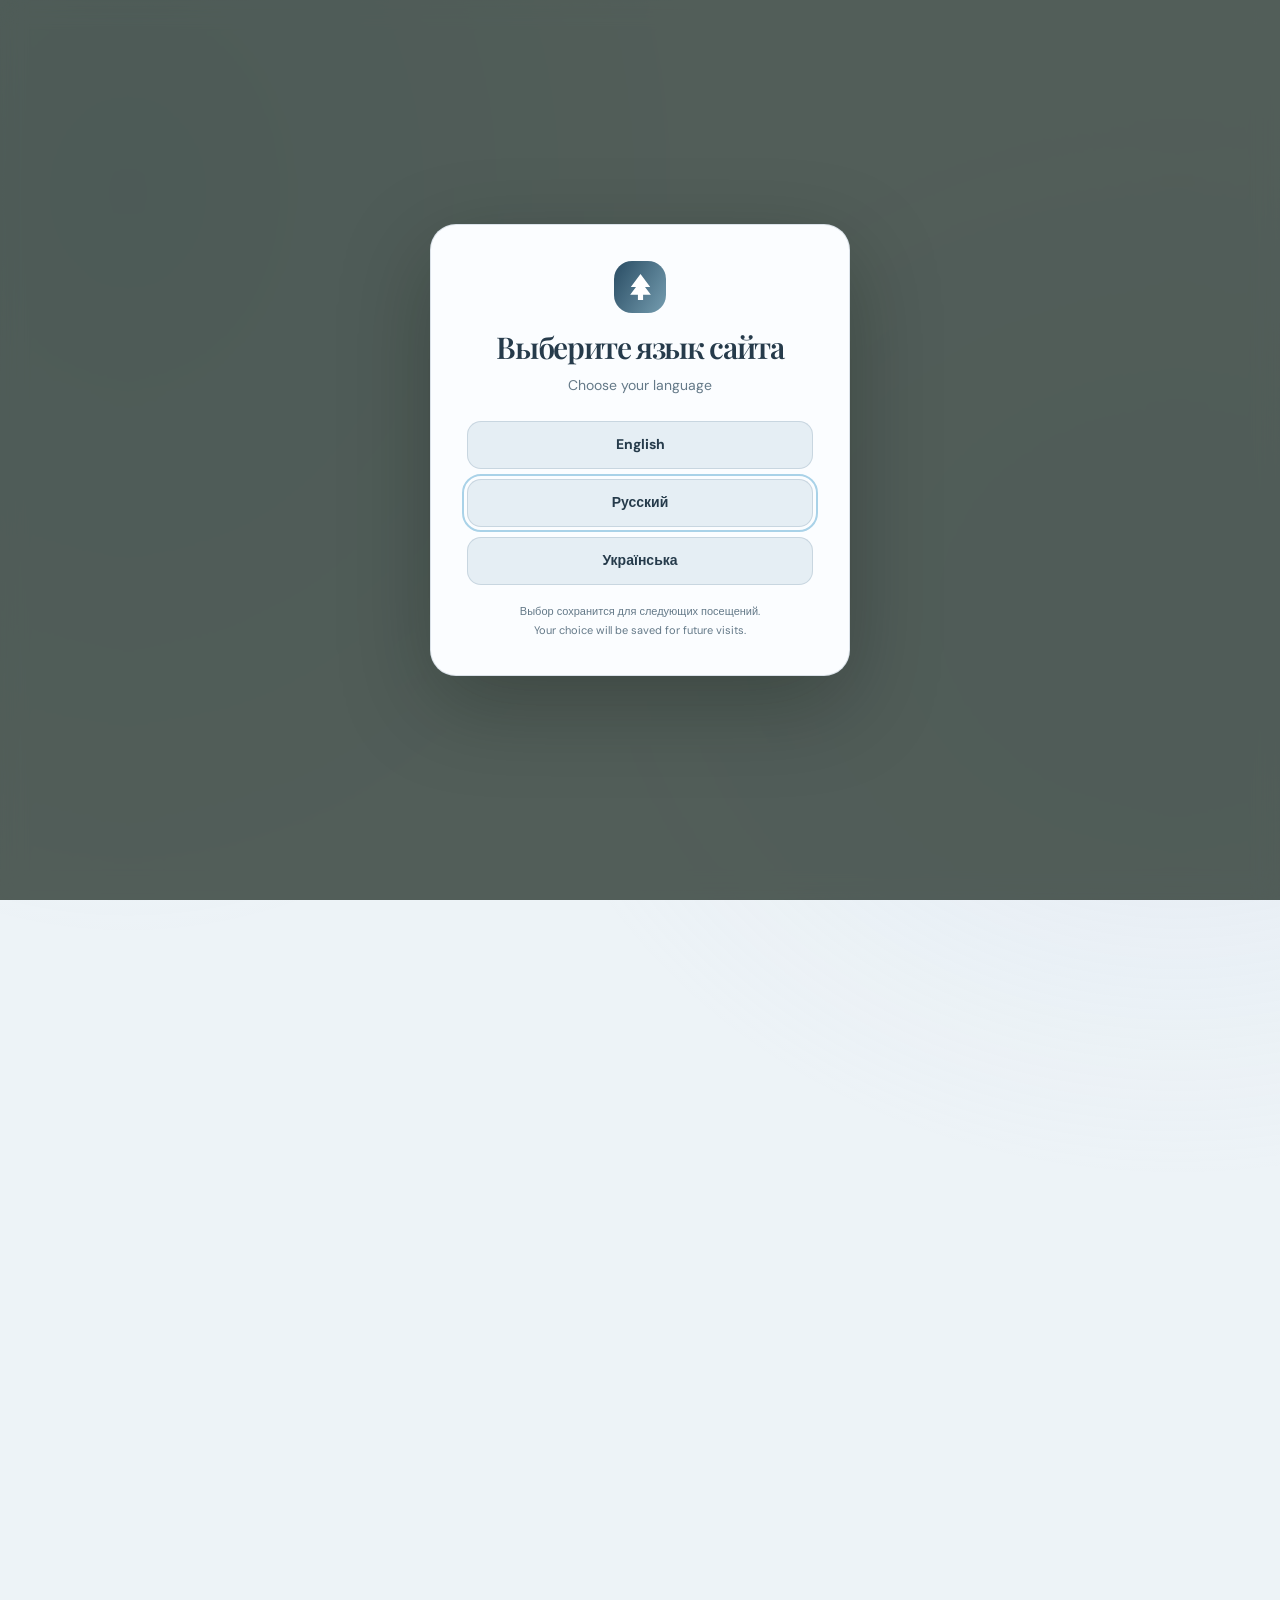
==== commit c6a2120f: "lol" ====
--- a/index.html
+++ b/index.html
@@ -86,7 +86,7 @@
   <link rel="preconnect" href="https://inaturalist-open-data.s3.amazonaws.com">
   <link rel="preconnect" href="https://images.unsplash.com">
   <link href="https://fonts.googleapis.com/css2?family=DM+Sans:wght@400;500;600;700;800&family=Playfair+Display:ital,wght@0,500;0,600;0,700;1,500;1,600&display=swap" rel="stylesheet">
-  <link rel="stylesheet" href="./style.css?v=218">
+  <link rel="stylesheet" href="./style.css?v=224">
 </head>
 <body data-season="winter" data-design="herbarium">
   <script>
@@ -109,7 +109,7 @@
   </script>
   <section class="language-choice-overlay" id="language-choice" role="dialog" aria-modal="true" aria-labelledby="language-choice-title" hidden>
     <div class="language-choice-card">
-      <div class="language-choice-mark" aria-hidden="true">🌲</div>
+      <div class="language-choice-mark" aria-hidden="true"><svg viewBox="0 0 24 24"><path d="M12 2 4.5 12h4L4 18h6v4h4v-4h6l-4.5-6h4L12 2Z"/></svg></div>
       <h1 id="language-choice-title" lang="ru">Выберите язык сайта</h1>
       <p class="language-choice-translation" lang="en">Choose your language</p>
       <div class="language-choice-options" role="group" aria-labelledby="language-choice-title">
@@ -172,6 +172,7 @@
     <symbol id="icon-spark" viewBox="0 0 24 24"><path d="m12 2 1.8 7.2L21 12l-7.2 1.8L12 21l-1.8-7.2L3 12l7.2-2.8L12 2Z"/><path d="m19 2 .8 2.2L22 5l-2.2.8L19 8l-.8-2.2L16 5l2.2-.8L19 2Z"/></symbol>
     <symbol id="icon-home" viewBox="0 0 24 24"><path d="m3 10 9-7 9 7v10a1 1 0 0 1-1 1h-6v-7h-4v7H4a1 1 0 0 1-1-1Z"/></symbol>
     <symbol id="icon-moon" viewBox="0 0 24 24"><path d="M20.5 15.5A8.5 8.5 0 0 1 8.5 3.5 8.7 8.7 0 1 0 20.5 15.5Z"/></symbol>
+    <symbol id="icon-settings" viewBox="0 0 24 24"><path d="M4 6h9m4 0h3M4 12h3m4 0h9M4 18h7m4 0h5"/><circle cx="15" cy="6" r="2"/><circle cx="9" cy="12" r="2"/><circle cx="13" cy="18" r="2"/></symbol>
     <symbol id="icon-user" viewBox="0 0 24 24"><circle cx="12" cy="8" r="4"/><path d="M4 21a8 8 0 0 1 16 0"/></symbol>
     <symbol id="icon-alert" viewBox="0 0 24 24"><path d="m12 3 10 18H2L12 3Z"/><path d="M12 9v5m0 3h.01"/></symbol>
     <symbol id="icon-close" viewBox="0 0 24 24"><path d="m6 6 12 12M18 6 6 18"/></symbol>
@@ -223,27 +224,65 @@
         <span class="brand-mark" aria-hidden="true"><svg class="ui-icon"><use href="#icon-flower"></use></svg></span>
         <span>Silva Quieta</span>
       </a>
-      <nav class="primary-nav" aria-label="Основные разделы">
+      <nav class="primary-nav site-navigation-with-switcher" aria-label="Основные разделы">
         <button class="primary-nav-link primary-collection-link" type="button" data-go="collection">Моя коллекция <span class="primary-collection-count" id="collection-count" aria-label="0 растений">0</span></button>
         <button class="primary-nav-link" type="button" data-go="botanist">Игры</button>
+        <details class="site-switcher">
+          <summary class="primary-nav-link"><span id="site-switcher-label">Другие сайты</span><span class="site-switcher-chevron" aria-hidden="true">⌄</span></summary>
+          <div class="site-switcher-menu" id="site-switcher-menu">
+            <a href="https://ailab.silvaquieta.com/">
+              <span class="site-switcher-icon" aria-hidden="true"><svg viewBox="0 0 24 24"><path d="M12 2 14.2 9.8 22 12l-7.8 2.2L12 22l-2.2-7.8L2 12l7.8-2.2Z"/></svg></span>
+              <span><strong>Silva AI Lab</strong><small id="site-switcher-ai-description">ИИ-помощница Silva</small></span>
+            </a>
+            <a href="https://community.silvaquieta.com/">
+              <span class="site-switcher-icon" aria-hidden="true">❋</span>
+              <span><strong>Silva Community</strong><small id="site-switcher-community-description">Сообщество о растениях</small></span>
+            </a>
+          </div>
+        </details>
       </nav>
       <div class="header-actions">
         <button class="icon-button command-open" id="command-open" type="button" aria-label="Быстрый поиск и команды" title="Быстрый поиск и команды (Ctrl/⌘ K)"><svg class="ui-icon" aria-hidden="true"><use href="#icon-search"></use></svg></button>
         <select class="locale-select" id="locale-select" aria-label="Сменить язык" title="Сменить язык">
-          <option value="ru" lang="ru">RU · Русский</option>
-          <option value="uk" lang="uk">UK · Українська</option>
-          <option value="en" lang="en">EN · English</option>
+          <option value="ru" lang="ru">RU</option>
+          <option value="uk" lang="uk">UK</option>
+          <option value="en" lang="en">EN</option>
         </select>
-        <select class="design-select" id="design-select" aria-label="Зимний стиль оформления" title="Выбрать зимний стиль оформления">
-          <option value="herbarium">Снежная оранжерея</option>
-          <option value="glasshouse">Северное сияние</option>
-          <option value="editorial">Зимний лес</option>
-        </select>
-        <button class="icon-button install-app-button" id="install-app" type="button" aria-label="Установить приложение" title="Установить приложение"><svg class="ui-icon"><use href="#icon-download"></use></svg></button>
         <button class="account-cta account-open" id="account-open" type="button" aria-label="Создать аккаунт или войти" title="Аккаунт и синхронизация"><svg class="ui-icon" aria-hidden="true"><use href="#icon-user"></use></svg><span id="account-open-label">Создать аккаунт</span></button>
-        <button class="icon-button" id="sound-toggle" type="button" aria-label="Включить звуки интерфейса" title="Включить звуки интерфейса" aria-pressed="false"></button>
-        <button class="icon-button" id="forest-sound-toggle" type="button" aria-label="Включить звук зимнего леса" title="Включить тихий ветер в хвойном лесу" aria-pressed="false"><svg class="ui-icon" aria-hidden="true"><use href="#icon-spark"></use></svg></button>
-        <button class="icon-button" id="theme-toggle" type="button" aria-label="Включить тёмное оформление" title="Включить тёмное оформление"><svg class="ui-icon"><use href="#icon-moon"></use></svg></button>
+        <details class="header-preferences">
+          <summary class="icon-button" id="header-preferences-toggle" aria-label="Настройки" title="Настройки оформления и звука">
+            <svg class="ui-icon" aria-hidden="true"><use href="#icon-settings"></use></svg>
+            <span class="visually-hidden" id="header-preferences-label">Настройки</span>
+          </summary>
+          <div class="header-preferences-menu" id="header-preferences-menu">
+            <label class="header-preferences-design" for="design-select">
+              <span id="header-design-label">Стиль оформления</span>
+              <select class="design-select" id="design-select" aria-label="Зимний стиль оформления" title="Выбрать зимний стиль оформления">
+                <option value="herbarium">Снежная оранжерея</option>
+                <option value="glasshouse">Северное сияние</option>
+                <option value="editorial">Зимний лес</option>
+              </select>
+            </label>
+            <div class="header-preferences-controls" id="header-preferences-controls" role="group" aria-label="Настройки оформления и звука">
+              <div class="header-preference-option">
+                <button class="icon-button install-app-button" id="install-app" type="button" aria-label="Установить приложение" title="Установить приложение"><svg class="ui-icon"><use href="#icon-download"></use></svg></button>
+                <span id="header-install-label">Установить приложение</span>
+              </div>
+              <div class="header-preference-option">
+                <button class="icon-button" id="sound-toggle" type="button" aria-label="Включить звуки интерфейса" title="Включить звуки интерфейса" aria-pressed="false"></button>
+                <span id="header-sound-label">Звуки интерфейса</span>
+              </div>
+              <div class="header-preference-option">
+                <button class="icon-button" id="forest-sound-toggle" type="button" aria-label="Включить звук зимнего леса" title="Включить тихий ветер в хвойном лесу" aria-pressed="false"><svg class="ui-icon" aria-hidden="true"><use href="#icon-spark"></use></svg></button>
+                <span id="header-forest-sound-label">Звук зимнего леса</span>
+              </div>
+              <div class="header-preference-option">
+                <button class="icon-button" id="theme-toggle" type="button" aria-label="Включить тёмное оформление" title="Включить тёмное оформление"><svg class="ui-icon"><use href="#icon-moon"></use></svg></button>
+                <span id="header-theme-label">Оформление</span>
+              </div>
+            </div>
+          </div>
+        </details>
       </div>
     </div>
   </header>
@@ -266,8 +305,8 @@
       <div class="flora-ai-intro">
         <span class="flora-ai-eyebrow">БОТАНИЧЕСКИЙ ПОМОЩНИК</span>
         <p>Привет! Я Silva, ботанический помощник Silva Quieta. Помогу с уходом, выбором растения и вопросами о природе.</p>
-        <button class="winter-snowman-easter-egg" type="button" data-winter-easter="snowman" aria-label="Найти снеговика Silva">☃</button>
-        <button class="winter-hidden-pinecone winter-pinecone-chat" type="button" data-pinecone-hideout="silva-intro" aria-label="Найти тайную шишку в приветствии Silva">🌰</button>
+        <button class="winter-snowman-easter-egg" type="button" data-winter-easter="snowman" aria-label="Найти снеговика Silva"><svg viewBox="0 0 24 24"><circle cx="12" cy="16.5" r="5.5"/><circle cx="12" cy="7" r="3.5"/><path d="M8.5 3.5h7m-5-2h3v2"/></svg></button>
+        <button class="winter-hidden-pinecone winter-pinecone-chat" type="button" data-pinecone-hideout="silva-intro" aria-label="Найти тайную шишку в приветствии Silva"><svg viewBox="0 0 24 24"><path d="M12 2C8 5 5.5 9.5 5.5 14a6.5 6.5 0 0 0 13 0C18.5 9.5 16 5 12 2Z"/><path d="m8 8 8 8M7 12l5 5m3-8-4 4" class="pinecone-scales"/></svg></button>
       </div>
       <div class="flora-ai-messages" id="flora-ai-messages" role="log" aria-live="polite" aria-relevant="additions text">
         <article class="flora-ai-message flora-ai-message-assistant">
@@ -306,12 +345,12 @@
             <button class="button" type="button" data-go="catalog"><svg class="ui-icon"><use href="#icon-book"></use></svg> Исследовать атлас <span>→</span></button>
             <button class="button secondary" type="button" data-go="garden"><svg class="ui-icon"><use href="#icon-plant"></use></svg> Мой сад</button>
             <button class="button ghost" id="winter-prediction-pull" type="button"><svg class="ui-icon"><use href="#icon-spark"></use></svg> Зимнее предсказание</button>
-            <button class="winter-mini-charm" type="button" data-winter-easter="home" aria-label="Найти зимний сюрприз на главной странице">✦</button>
+            <button class="winter-mini-charm" type="button" data-winter-easter="home" aria-label="Найти зимний сюрприз на главной странице"><svg viewBox="0 0 24 24"><path d="M12 2 14.2 9.8 22 12l-7.8 2.2L12 22l-2.2-7.8L2 12l7.8-2.2Z"/></svg></button>
           </div>
         </div>
         <div class="hero-art">
           <img src="https://images.unsplash.com/photo-1490750967868-88aa4486c946?auto=format&fit=crop&w=1000&q=75" alt="Букет сезонных цветов" width="1000" height="750" fetchpriority="high" decoding="async">
-          <button class="winter-hidden-pinecone winter-pinecone-hero" type="button" data-pinecone-hideout="hero-art" aria-label="Найти тайную шишку в зимнем лесу">🌰</button>
+          <button class="winter-hidden-pinecone winter-pinecone-hero" type="button" data-pinecone-hideout="hero-art" aria-label="Найти тайную шишку в зимнем лесу"><svg viewBox="0 0 24 24"><path d="M12 2C8 5 5.5 9.5 5.5 14a6.5 6.5 0 0 0 13 0C18.5 9.5 16 5 12 2Z"/><path d="m8 8 8 8M7 12l5 5m3-8-4 4" class="pinecone-scales"/></svg></button>
           <svg class="hero-ice-frost" viewBox="0 0 1000 750" preserveAspectRatio="none" aria-hidden="true">
             <defs>
               <linearGradient id="hero-frost-ice" x1="0" y1="0" x2="1" y2="1">
@@ -353,7 +392,7 @@
       </div>
 
       <article class="winter-prediction-card" id="winter-prediction-card" aria-live="polite" hidden>
-        <span class="winter-prediction-icon" aria-hidden="true">❄</span>
+        <span class="winter-prediction-icon" aria-hidden="true"><svg viewBox="0 0 24 24"><path d="M12 2.5v19M3.8 7.25l16.4 9.5M20.2 7.25 3.8 16.75M8.5 4.5 12 7l3.5-2.5M8.5 19.5 12 17l3.5 2.5M3.8 12l4.3.8M20.2 12l-4.3.8"/></svg></span>
         <div><strong>Зимняя подсказка Silva</strong><p id="winter-prediction-text"></p></div>
       </article>
       <section class="winter-feature" aria-labelledby="winter-feature-title">
@@ -442,7 +481,7 @@
 
     <section class="page" id="page-catalog" data-page="catalog" aria-label="Каталог растений" hidden>
       <div class="page-title-row">
-        <div><div class="eyebrow">Ботаническая коллекция <button class="winter-mini-charm" type="button" data-winter-easter="catalog" aria-label="Найти зимний сюрприз в атласе">❄</button></div><h1>Атлас <span class="gradient-text">растений</span></h1><p class="muted" style="margin:0;font-size:12px">Цветы, кактусы, суккуленты, папоротники, хвойные, деревья и кустарники — найдите любимое растение.</p></div>
+        <div><div class="eyebrow">Ботаническая коллекция <button class="winter-mini-charm" type="button" data-winter-easter="catalog" aria-label="Найти зимний сюрприз в атласе"><svg viewBox="0 0 24 24"><path d="M12 2.5v19M3.8 7.25l16.4 9.5M20.2 7.25 3.8 16.75M8.5 4.5 12 7l3.5-2.5M8.5 19.5 12 17l3.5 2.5M3.8 12l4.3.8M20.2 12l-4.3.8"/></svg></button></div><h1>Атлас <span class="gradient-text">растений</span></h1><p class="muted" style="margin:0;font-size:12px">Цветы, кактусы, суккуленты, папоротники, хвойные, деревья и кустарники — найдите любимое растение.</p></div>
         <button class="button secondary season-open-button" type="button" data-go="season"><svg class="ui-icon"><use href="#icon-calendar"></use></svg> Сезонный трекер</button>
       </div>
       <aside class="section-winter-note atlas-winter-note" aria-label="Зимняя подборка атласа">
@@ -491,7 +530,7 @@
               <option value="moist">Частый / влажный грунт</option>
             </select>
           </label>
-          <p class="catalogue-note">«Зимняя полутень» показывает виды с рекомендацией по рассеянному свету или тени; зимой им всё равно нужен свет, а не тёмное место. Рекомендации по уходу ориентировочные и могут различаться у видов и сортов. <button class="winter-hidden-pinecone" type="button" data-pinecone-hideout="atlas-note" aria-label="Найти тайную шишку в заметке фильтров">🌰</button></p>
+          <p class="catalogue-note">«Зимняя полутень» показывает виды с рекомендацией по рассеянному свету или тени; зимой им всё равно нужен свет, а не тёмное место. Рекомендации по уходу ориентировочные и могут различаться у видов и сортов. <button class="winter-hidden-pinecone" type="button" data-pinecone-hideout="atlas-note" aria-label="Найти тайную шишку в заметке фильтров"><svg viewBox="0 0 24 24"><path d="M12 2C8 5 5.5 9.5 5.5 14a6.5 6.5 0 0 0 13 0C18.5 9.5 16 5 12 2Z"/><path d="m8 8 8 8M7 12l5 5m3-8-4 4" class="pinecone-scales"/></svg></button></p>
         </div>
       </details>
       <p class="catalog-count" id="catalog-count" aria-live="polite"></p>
@@ -523,7 +562,7 @@
 
     <section class="page" id="page-season" data-page="season" aria-label="Сезонный трекер" hidden>
       <div class="page-title-row">
-        <div><div class="eyebrow">Личные наблюдения <button class="winter-mini-charm" type="button" data-winter-easter="season" aria-label="Найти зимний сюрприз в сезонном трекере">❄</button></div><h1>Сезонный <span class="gradient-text">трекер</span></h1><p class="muted season-intro">Отмечайте, когда вы заметили цветение растений. Записи сохраняются только в этом браузере.</p></div>
+        <div><div class="eyebrow">Личные наблюдения <button class="winter-mini-charm" type="button" data-winter-easter="season" aria-label="Найти зимний сюрприз в сезонном трекере"><svg viewBox="0 0 24 24"><path d="M12 2.5v19M3.8 7.25l16.4 9.5M20.2 7.25 3.8 16.75M8.5 4.5 12 7l3.5-2.5M8.5 19.5 12 17l3.5 2.5M3.8 12l4.3.8M20.2 12l-4.3.8"/></svg></button></div><h1>Сезонный <span class="gradient-text">трекер</span></h1><p class="muted season-intro">Отмечайте, когда вы заметили цветение растений. Записи сохраняются только в этом браузере.</p></div>
         <button class="button secondary" type="button" data-go="catalog">← К атласу</button>
       </div>
       <section class="surface-card season-tracker">
@@ -549,7 +588,7 @@
             <button class="button secondary small observations-empty-action" id="observations-empty-action" type="button">Добавить наблюдение</button>
           </section>
         </div>
-        <p class="season-note">Периоды цветения зависят от вида, климата и места выращивания. Здесь отображаются ваши наблюдения, а не универсальный календарь цветения. <button class="winter-hidden-pinecone" type="button" data-pinecone-hideout="season-note" aria-label="Найти тайную шишку в заметке сезонного трекера">🌰</button></p>
+        <p class="season-note">Периоды цветения зависят от вида, климата и места выращивания. Здесь отображаются ваши наблюдения, а не универсальный календарь цветения. <button class="winter-hidden-pinecone" type="button" data-pinecone-hideout="season-note" aria-label="Найти тайную шишку в заметке сезонного трекера"><svg viewBox="0 0 24 24"><path d="M12 2C8 5 5.5 9.5 5.5 14a6.5 6.5 0 0 0 13 0C18.5 9.5 16 5 12 2Z"/><path d="m8 8 8 8M7 12l5 5m3-8-4 4" class="pinecone-scales"/></svg></button></p>
         <section class="citizen-observations" aria-labelledby="citizen-observations-title">
           <div class="citizen-observations-heading">
             <div><span class="eyebrow">ЗИМНИЙ ПОЛЕВОЙ МАРШРУТ</span><h2 id="citizen-observations-title">Наблюдения из природы</h2></div>
@@ -600,7 +639,7 @@
         <button class="section-winter-note-action" type="button" data-garden-scroll="garden-care">К плану ухода <span aria-hidden="true">→</span></button>
       </aside>
       <aside class="winter-gardener-gift" id="winter-gardener-gift" aria-labelledby="winter-gardener-gift-title" hidden>
-        <div class="winter-gift-icon" aria-hidden="true">🎁</div>
+        <div class="winter-gift-icon" aria-hidden="true"><svg viewBox="0 0 24 24"><path d="M3 9h18v12H3zM2 5h20v4H2zm10 0v16M12 5c-1-3-7-4-7-1 0 2 4 2 7 1Zm0 0c1-3 7-4 7-1 0 2-4 2-7 1Z"/></svg></div>
         <div class="winter-gift-copy">
           <span class="eyebrow">ПОДАРОК ЗА ПОИСК</span>
           <h2 id="winter-gardener-gift-title">Зимний набор садовода</h2>
@@ -681,11 +720,11 @@
         <section class="surface-card garden-panel garden-care-panel" id="garden-care" aria-labelledby="garden-care-title">
           <div class="garden-panel-heading">
             <span class="garden-panel-icon"><svg class="ui-icon"><use href="#icon-calendar"></use></svg></span>
-            <div><div class="eyebrow">МЯГКИЕ НАПОМИНАНИЯ <button class="winter-mini-charm" type="button" data-winter-easter="care" aria-label="Найти зимний сюрприз в ритме ухода">❄</button></div><h2 id="garden-care-title">Ритм ухода</h2></div>
+            <div><div class="eyebrow">МЯГКИЕ НАПОМИНАНИЯ <button class="winter-mini-charm" type="button" data-winter-easter="care" aria-label="Найти зимний сюрприз в ритме ухода"><svg viewBox="0 0 24 24"><path d="M12 2.5v19M3.8 7.25l16.4 9.5M20.2 7.25 3.8 16.75M8.5 4.5 12 7l3.5-2.5M8.5 19.5 12 17l3.5 2.5M3.8 12l4.3.8M20.2 12l-4.3.8"/></svg></button></div><h2 id="garden-care-title">Ритм ухода</h2></div>
             <button class="button secondary small garden-checklist-export" id="garden-checklist-export" type="button">Чек-лист на месяц · PDF</button>
           </div>
           <p>Выберите, как часто проверять почву, и отдельно отмечайте полив. Напоминание — повод проверить грунт, а не призыв поливать вслепую.</p>
-          <aside class="winter-care-tip" aria-label="Зимний совет по уходу"><strong>Зимой меняются условия дома</strong><span>Отопление сушит воздух: проверьте влажность и отодвиньте растения от горячей батареи. Перед поливом проверяйте грунт: некоторым кактусам и суккулентам зимой нужно меньше воды, но точный ритм зависит от вида и условий. <button class="winter-hidden-pinecone" type="button" data-pinecone-hideout="garden-winter-tip" aria-label="Найти тайную шишку в зимней памятке сада">🌰</button></span></aside>
+          <aside class="winter-care-tip" aria-label="Зимний совет по уходу"><strong>Зимой меняются условия дома</strong><span>Отопление сушит воздух: проверьте влажность и отодвиньте растения от горячей батареи. Перед поливом проверяйте грунт: некоторым кактусам и суккулентам зимой нужно меньше воды, но точный ритм зависит от вида и условий. <button class="winter-hidden-pinecone" type="button" data-pinecone-hideout="garden-winter-tip" aria-label="Найти тайную шишку в зимней памятке сада"><svg viewBox="0 0 24 24"><path d="M12 2C8 5 5.5 9.5 5.5 14a6.5 6.5 0 0 0 13 0C18.5 9.5 16 5 12 2Z"/><path d="m8 8 8 8M7 12l5 5m3-8-4 4" class="pinecone-scales"/></svg></button></span></aside>
           <label class="heating-season-switch" for="heating-season-toggle">
             <input id="heating-season-toggle" type="checkbox">
             <span><strong>Отопительный сезон</strong><small>Учитывать сухой воздух и напоминать об увлажнении каждые 5 дней.</small></span>
@@ -730,7 +769,7 @@
 
     <section class="page" id="page-collection" data-page="collection" aria-label="Моя коллекция" hidden>
       <div class="page-title-row">
-        <div><div class="eyebrow">Личный гербарий <button class="winter-mini-charm" type="button" data-winter-easter="collection" aria-label="Найти зимний сюрприз в коллекции">✧</button></div><h1>Моя <span class="gradient-text">коллекция</span></h1><p class="muted" style="margin:0;font-size:12px">Сохранённые растения — ваша личная подборка из ботанического атласа. <button class="winter-hidden-pinecone" type="button" data-pinecone-hideout="collection-note" aria-label="Найти тайную шишку в описании коллекции">🌰</button></p></div>
+        <div><div class="eyebrow">Личный гербарий <button class="winter-mini-charm" type="button" data-winter-easter="collection" aria-label="Найти зимний сюрприз в коллекции"><svg viewBox="0 0 24 24"><path d="M12 2 14.2 9.8 22 12l-7.8 2.2L12 22l-2.2-7.8L2 12l7.8-2.2Z"/></svg></button></div><h1>Моя <span class="gradient-text">коллекция</span></h1><p class="muted" style="margin:0;font-size:12px">Сохранённые растения — ваша личная подборка из ботанического атласа. <button class="winter-hidden-pinecone" type="button" data-pinecone-hideout="collection-note" aria-label="Найти тайную шишку в описании коллекции"><svg viewBox="0 0 24 24"><path d="M12 2C8 5 5.5 9.5 5.5 14a6.5 6.5 0 0 0 13 0C18.5 9.5 16 5 12 2Z"/><path d="m8 8 8 8M7 12l5 5m3-8-4 4" class="pinecone-scales"/></svg></button></p></div>
         <div class="page-title-actions">
           <button class="button secondary small" id="collection-export-csv" type="button">Скачать коллекцию CSV</button>
           <button class="button secondary" type="button" data-go="catalog">← Вернуться в атлас</button>
@@ -751,14 +790,14 @@
     </section>
 
     <section class="page" id="page-botanist" data-page="botanist" aria-label="Игры и задания" hidden>
-      <div class="page-title-row"><div><div class="eyebrow">Учимся, играя <button class="winter-mini-charm" type="button" data-winter-easter="games" aria-label="Найти зимний сюрприз в играх">✦</button></div><h1>Игры и <span class="gradient-text">задания</span></h1><p class="muted" style="margin:0;font-size:12px">Угадай растение, выполняй задания и выходи на зимний полевой маршрут.</p></div></div>
+      <div class="page-title-row"><div><div class="eyebrow">Учимся, играя <button class="winter-mini-charm" type="button" data-winter-easter="games" aria-label="Найти зимний сюрприз в играх"><svg viewBox="0 0 24 24"><path d="M12 2 14.2 9.8 22 12l-7.8 2.2L12 22l-2.2-7.8L2 12l7.8-2.2Z"/></svg></button></div><h1>Игры и <span class="gradient-text">задания</span></h1><p class="muted" style="margin:0;font-size:12px">Угадай растение, выполняй задания и выходи на зимний полевой маршрут.</p></div></div>
       <section class="surface-card botanist-game" aria-label="Викторина по растениям">
         <h2 class="activity-title">Угадай растение</h2>
         <p class="activity-intro">Посмотрите на фотографию и выберите правильное название.</p>
         <p class="botanist-score" id="botanist-score" aria-live="polite">Угадано: 0</p>
         <div class="botanist-photo-wrap">
           <img id="botanist-image" alt="Фотография растения для викторины" width="640" height="480" decoding="async">
-          <button class="winter-hidden-pinecone winter-pinecone-quiz" type="button" data-pinecone-hideout="quiz-photo" aria-label="Найти тайную шишку на фотографии викторины">🌰</button>
+          <button class="winter-hidden-pinecone winter-pinecone-quiz" type="button" data-pinecone-hideout="quiz-photo" aria-label="Найти тайную шишку на фотографии викторины"><svg viewBox="0 0 24 24"><path d="M12 2C8 5 5.5 9.5 5.5 14a6.5 6.5 0 0 0 13 0C18.5 9.5 16 5 12 2Z"/><path d="m8 8 8 8M7 12l5 5m3-8-4 4" class="pinecone-scales"/></svg></button>
         </div>
         <div class="botanist-answers" id="botanist-answers" role="group" aria-label="Выберите название растения"></div>
         <p class="botanist-feedback" id="botanist-feedback" role="status" aria-live="polite"></p>
@@ -770,7 +809,7 @@
             <h2 id="winter-field-route-title">Зимний <span class="gradient-text">полевой маршрут</span></h2>
             <p>Найдите в настоящем парке или лесу три хвойных либо вечнозелёных растения. Сфотографируйте каждое и попросите Silva оценить видимые признаки.</p>
           </div>
-          <div class="winter-field-route-emblem" aria-hidden="true">🌲</div>
+          <div class="winter-field-route-emblem" aria-hidden="true"><svg viewBox="0 0 24 24"><path d="M12 2 4.5 12h4L4 18h6v4h4v-4h6l-4.5-6h4L12 2Z"/></svg></div>
         </div>
         <ol class="winter-field-route-steps">
           <li><strong>Выйдите на улицу</strong><span>Ищите живые растения в своём городе, не срывая ветви и шишки.</span></li>
@@ -1043,6 +1082,10 @@
         <span class="brand-mark" aria-hidden="true"><svg class="ui-icon"><use href="#icon-flower"></use></svg></span>
         <strong>Silva Quieta</strong>
       </a>
+      <nav class="footer-links" aria-label="Проекты Silva Quieta">
+        <a href="https://ailab.silvaquieta.com/">Silva AI Lab</a>
+        <a href="https://community.silvaquieta.com/">Silva Community</a>
+      </nav>
     </div>
     <div class="footer-bottom">
       <span>Silva Quieta · Создатель: Кузьменко Матвей · Научные данные и фотографии: GBIF · iNaturalist · Wikimedia Commons</span>
@@ -1143,8 +1186,8 @@
       <div id="account-user" hidden>
         <p class="account-description">Вы вошли как <strong id="account-user-nickname"></strong>. Избранное, заметки, наблюдения, дневник сада и график ухода синхронизируются с вашим аккаунтом.</p>
         <p class="account-status" id="account-sync-status" role="status" aria-live="polite"></p>
-        <div class="polar-forest-badge" id="polar-forest-badge" hidden><span aria-hidden="true">🎁</span><span><strong>Зимний набор садовода</strong><small>Памятка по зимнему уходу открыта</small></span><button class="button ghost small" type="button" data-go="garden">Открыть подарок</button></div>
-        <div class="polar-forest-badge" id="winter-field-route-badge" hidden><span aria-hidden="true">🌲</span><span><strong>Хранитель полевого маршрута</strong><small>Три находки внесены в сезонный трекер</small></span></div>
+        <div class="polar-forest-badge" id="polar-forest-badge" hidden><span aria-hidden="true"><svg viewBox="0 0 24 24"><path d="M3 9h18v12H3zM2 5h20v4H2zm10 0v16M12 5c-1-3-7-4-7-1 0 2 4 2 7 1Zm0 0c1-3 7-4 7-1 0 2-4 2-7 1Z"/></svg></span><span><strong>Зимний набор садовода</strong><small>Памятка по зимнему уходу открыта</small></span><button class="button ghost small" type="button" data-go="garden">Открыть подарок</button></div>
+        <div class="polar-forest-badge" id="winter-field-route-badge" hidden><span aria-hidden="true"><svg viewBox="0 0 24 24"><path d="M12 2 4.5 12h4L4 18h6v4h4v-4h6l-4.5-6h4L12 2Z"/></svg></span><span><strong>Хранитель полевого маршрута</strong><small>Три находки внесены в сезонный трекер</small></span></div>
         <button class="button ghost full" id="account-signout" type="button">Выйти из аккаунта</button>
       </div>
     </section>
@@ -1170,7 +1213,7 @@
       document.write(`<script src="./localization/catalog-${window.FLORA_LOCALE}.js?v=7"><\/script>`);
     }
   </script>
-  <script src="./script.js?v=155"></script>
+  <script src="./script.js?v=156"></script>
   <script>window.FLORA_AI_ENDPOINT = "https://flora-anotomy-ai.ukrainman21012.workers.dev";</script>
   <script>window.FLORA_VISITOR_STATS_ENDPOINT = "https://flora-anotomy-ai.ukrainman21012.workers.dev/api/visitors";</script>
   <script src="./visitor-counter.js?v=1"></script>
@@ -1180,7 +1223,7 @@
   <script>window.FLORA_VAPID_PUBLIC_KEY = "BF7JygE9293jwgMccpvZbxBHqwhx4RhfTUHWLTldz_1BvklqB-403ReZqNOnSdqYnLvSxW_6X-TNOBvJClfjORw";</script>
   <script src="./garden.js?v=28"></script>
   <script src="./expeditions.js?v=17"></script>
-  <script src="./localization/locale-runtime.js?v=25"></script>
+  <script src="./localization/locale-runtime.js?v=27"></script>
   <script>
     (() => {
     document.querySelector("#observations-empty-action").addEventListener("click", () => {
--- a/style.css
+++ b/style.css
@@ -38,6 +38,7 @@
   --serif: "Playfair Display", Georgia, serif;
   --dock-h: 80px;
 }
+.site-switcher-icon svg { width: 19px; height: 19px; fill: currentColor; }
 
 * { box-sizing: border-box; }
 .icon-library { width: 0; height: 0; position: absolute; overflow: hidden; }
@@ -616,6 +617,7 @@
   font-size: 10px;
   font-weight: 700;
 }
+body[data-season="winter"] .winter-rest-badge svg { width: 13px; height: 13px; flex: 0 0 auto; fill: none; stroke: currentColor; stroke-linecap: round; stroke-linejoin: round; stroke-width: 1.6; }
 .season-month small { min-width: 18px; min-height: 18px; display: grid; place-items: center; border-radius: 50%; color: var(--muted); background: var(--surface-raised); font-size: 9px; }
 .season-month.is-selected { border-color: color-mix(in srgb, var(--blue) 48%, var(--line)); color: var(--blue); background: color-mix(in srgb, var(--blue) 9%, var(--surface)); }
 .season-month.is-selected small { color: #fff; background: var(--blue); }
@@ -659,7 +661,8 @@
 .winter-field-route-header > div:first-child { max-width: 700px; }
 .winter-field-route-header h2 { margin: 5px 0 7px; font-family: var(--serif); font-size: clamp(27px, 4vw, 40px); }
 .winter-field-route-header p { margin: 0; color: var(--muted); font-size: 12px; line-height: 1.7; }
-.winter-field-route-emblem { width: 82px; height: 82px; flex: 0 0 auto; display: grid; place-items: center; border: 1px solid color-mix(in srgb, var(--green) 25%, var(--line)); border-radius: 24px; background: color-mix(in srgb, var(--green) 7%, var(--surface)); font-size: 39px; }
+.winter-field-route-emblem { width: 82px; height: 82px; flex: 0 0 auto; display: grid; place-items: center; border: 1px solid color-mix(in srgb, var(--green) 25%, var(--line)); border-radius: 24px; background: color-mix(in srgb, var(--green) 7%, var(--surface)); }
+.winter-field-route-emblem svg { width: 42px; height: 42px; fill: currentColor; }
 .winter-field-route-steps { position: relative; display: grid; grid-template-columns: repeat(2, minmax(0, 1fr)); gap: 9px; margin: 18px 0 14px; padding: 0; list-style: none; counter-reset: field-step; }
 .winter-field-route-steps li { min-width: 0; display: grid; grid-template-columns: 28px minmax(0, 1fr); column-gap: 9px; padding: 12px; border: 1px solid var(--line); border-radius: 12px; background: var(--surface-raised); counter-increment: field-step; }
 .winter-field-route-steps li::before { width: 27px; height: 27px; grid-row: span 2; display: grid; place-items: center; border-radius: 9px; color: var(--green); background: color-mix(in srgb, var(--green) 11%, var(--surface)); content: counter(field-step); font-size: 10px; font-weight: 850; }
@@ -825,8 +828,8 @@
   border-radius: 18px;
   color: white;
   background: var(--gradient);
-  font-size: 26px;
-}
+}
+.language-choice-mark svg { width: 31px; height: 36px; fill: currentColor; }
 .language-choice-card h1 {
   margin: 0;
   font-family: var(--serif);
@@ -934,6 +937,8 @@
   transition: color .18s, transform .18s;
 }
 .footer-links button:hover { transform: translateX(2px); color: var(--blue); }
+.footer-links a { min-height: 34px; display: inline-flex; align-items: center; padding: 5px 10px; border-radius: var(--radius-sm); color: var(--muted); font-size: 10px; font-weight: 700; }
+.footer-links a:hover { color: var(--blue); background: color-mix(in srgb, var(--blue) 9%, var(--surface)); }
 .footer-bottom { padding-top: 9px; border-top: 1px solid var(--line); font-size: 9px; }
 
 .flora-ai-widget {
@@ -1581,7 +1586,8 @@
 }
 @media (max-width: 520px) {
   .winter-field-route-header { align-items: flex-start; }
-  .winter-field-route-emblem { width: 58px; height: 58px; border-radius: 17px; font-size: 29px; }
+  .winter-field-route-emblem { width: 58px; height: 58px; border-radius: 17px; }
+  .winter-field-route-emblem svg { width: 32px; height: 32px; }
   .winter-field-route-steps { grid-template-columns: minmax(0, 1fr); }
   .citizen-observations-heading { align-items: flex-start; flex-direction: column; gap: 5px; }
   .expedition-toggle { min-height: 66px; gap: 8px; padding: 10px; }
@@ -3672,6 +3678,73 @@
   .flower-grid .flower-info { padding: 9px; }
 }
 
+.site-switcher {
+  position: relative;
+  flex: 0 0 auto;
+}
+.site-switcher > summary {
+  display: inline-flex;
+  align-items: center;
+  gap: 5px;
+  list-style: none;
+  cursor: pointer;
+  user-select: none;
+}
+.site-switcher > summary::-webkit-details-marker { display: none; }
+.site-switcher[open] > summary { color: var(--blue); background: var(--surface-raised); }
+.site-switcher-chevron { font-size: 13px; transition: transform .18s ease; }
+.site-switcher[open] .site-switcher-chevron { transform: rotate(180deg); }
+.site-switcher-menu {
+  position: absolute;
+  z-index: 20;
+  top: calc(100% + 9px);
+  right: 0;
+  width: min(280px, calc(100vw - 28px));
+  display: grid;
+  gap: 4px;
+  padding: 7px;
+  border: 1px solid var(--line);
+  border-radius: 16px;
+  background: var(--surface);
+  box-shadow: var(--shadow-popover);
+}
+.site-switcher-menu a {
+  display: flex;
+  align-items: center;
+  gap: 11px;
+  min-width: 0;
+  padding: 10px;
+  border-radius: 11px;
+  transition: background .18s ease, transform .18s ease;
+}
+.site-switcher-menu a:hover {
+  transform: translateX(2px);
+  background: color-mix(in srgb, var(--blue) 9%, var(--surface));
+}
+.site-switcher-menu a > span:last-child { display: grid; min-width: 0; gap: 3px; }
+.site-switcher-menu strong { font-size: 12px; }
+.site-switcher-menu small { color: var(--muted); font-size: 10px; }
+.site-switcher-icon {
+  width: 34px;
+  height: 34px;
+  display: grid;
+  flex: 0 0 auto;
+  place-items: center;
+  border: 1px solid color-mix(in srgb, var(--blue) 20%, var(--line));
+  border-radius: 11px;
+  color: var(--blue);
+  background: color-mix(in srgb, var(--blue) 9%, var(--surface));
+}
+@media (max-width: 520px) {
+  .site-switcher > summary { min-height: 34px; padding-inline: 6px; font-size: 10px; }
+  .site-switcher-menu { right: 0; }
+}
+@media (max-width: 720px) {
+  .header-inner > .primary-nav.site-navigation-with-switcher {
+    display: flex;
+  }
+}
+
 @media (hover: none) and (pointer: coarse) {
   .flower-card:hover { transform: none; }
   .flower-card:hover .flower-photo { transform: none; }
@@ -3828,9 +3901,11 @@
 }
 body[data-season="winter"] .topline::before,
 body[data-season="winter"] .topline::after {
-  color: #d7ecf8;
-  content: "✦";
-  font-size: 11px;
+  width: 8px;
+  height: 8px;
+  background: #d7ecf8;
+  clip-path: polygon(50% 0, 62% 38%, 100% 50%, 62% 62%, 50% 100%, 38% 62%, 0 50%, 38% 38%);
+  content: "";
 }
 body[data-season="winter"] .hero-copy .eyebrow,
 body[data-season="winter"] .garden-hero-kicker {
@@ -4051,10 +4126,10 @@
   background: linear-gradient(145deg, rgba(255, 255, 255, .95), rgba(218, 237, 247, .8));
   box-shadow: 0 2px 8px rgba(60, 106, 130, .12);
   cursor: pointer;
-  font-size: 14px;
   vertical-align: middle;
   transition: transform .2s ease, box-shadow .2s ease;
 }
+body[data-season="winter"] .winter-mini-charm svg { width: 14px; height: 14px; fill: none; stroke: currentColor; stroke-linecap: round; stroke-linejoin: round; stroke-width: 1.6; }
 body[data-season="winter"] .winter-mini-charm:hover,
 body[data-season="winter"] .winter-mini-charm.is-found {
   transform: translateY(-2px) rotate(12deg);
@@ -4072,9 +4147,9 @@
   color: #466d82;
   background: linear-gradient(145deg, #fff, #e1f1f7);
   cursor: pointer;
-  font-size: 21px;
   vertical-align: middle;
 }
+body[data-season="winter"] .winter-snowman-easter-egg svg { width: 23px; height: 23px; fill: none; stroke: currentColor; stroke-linecap: round; stroke-linejoin: round; stroke-width: 1.4; }
 body[data-season="winter"] .winter-snowman-easter-egg.is-found {
   box-shadow: 0 0 0 4px rgba(149, 205, 225, .25), 0 4px 12px rgba(60, 106, 130, .18);
   animation: winter-snowman-found .5s ease-out;
@@ -4286,36 +4361,50 @@
 body[data-season="winter"] #page-botanist .page-title-row::after {
   position: absolute;
   color: rgba(107, 151, 174, .72);
-  font-size: 21px;
   pointer-events: none;
 }
 body[data-season="winter"] #page-home .hero-card::after {
   top: 20px;
   right: 24px;
-  content: "❄";
+  width: 18px;
+  height: 18px;
+  background: linear-gradient(0deg, transparent 45%, currentColor 46% 54%, transparent 55%), linear-gradient(60deg, transparent 45%, currentColor 46% 54%, transparent 55%), linear-gradient(120deg, transparent 45%, currentColor 46% 54%, transparent 55%);
+  content: "";
 }
 body[data-season="winter"] #page-catalog .page-title-row::after {
   top: 6px;
   right: 10px;
-  content: "🌲";
-  font-size: 18px;
+  width: 16px;
+  height: 21px;
+  background: currentColor;
+  clip-path: polygon(50% 0, 63% 28%, 83% 27%, 68% 46%, 92% 46%, 71% 64%, 100% 66%, 62% 82%, 62% 100%, 38% 100%, 38% 82%, 0 66%, 29% 64%, 8% 46%, 32% 46%, 17% 27%, 37% 28%);
+  content: "";
 }
 body[data-season="winter"] #page-season .page-title-row::after {
   top: 6px;
   right: 10px;
-  content: "✧";
+  width: 16px;
+  height: 16px;
+  background: currentColor;
+  clip-path: polygon(50% 0, 62% 38%, 100% 50%, 62% 62%, 50% 100%, 38% 62%, 0 50%, 38% 38%);
+  content: "";
 }
 body[data-season="winter"] #page-collection .page-title-row::after {
   top: 6px;
   right: 10px;
-  content: "❄";
-  font-size: 17px;
+  width: 16px;
+  height: 16px;
+  background: linear-gradient(0deg, transparent 45%, currentColor 46% 54%, transparent 55%), linear-gradient(60deg, transparent 45%, currentColor 46% 54%, transparent 55%), linear-gradient(120deg, transparent 45%, currentColor 46% 54%, transparent 55%);
+  content: "";
 }
 body[data-season="winter"] #page-botanist .page-title-row::after {
   top: 6px;
   right: 10px;
-  content: "🌲";
-  font-size: 18px;
+  width: 16px;
+  height: 21px;
+  background: currentColor;
+  clip-path: polygon(50% 0, 63% 28%, 83% 27%, 68% 46%, 92% 46%, 71% 64%, 100% 66%, 62% 82%, 62% 100%, 38% 100%, 38% 82%, 0 66%, 29% 64%, 8% 46%, 32% 46%, 17% 27%, 37% 28%);
+  content: "";
 }
 body[data-season="winter"] #page-home .hero-card,
 body[data-season="winter"] #page-catalog .page-title-row,
@@ -4449,11 +4538,13 @@
   z-index: 1;
   top: -12%;
   left: 6%;
-  color: rgba(255, 255, 255, .88);
+  display: block;
+  width: .62em;
+  height: .62em;
+  background: url("data:image/svg+xml,%3Csvg xmlns='http://www.w3.org/2000/svg' viewBox='0 0 24 24' fill='none' stroke='%23f5fcff' stroke-linecap='round' stroke-linejoin='round' stroke-width='1.25'%3E%3Cg%3E%3Cpath d='M12 2v20M9.5 4.5 12 7l2.5-2.5M9.5 8.5 12 11l2.5-2.5M9.5 15.5 12 13l2.5 2.5M9.5 19.5 12 17l2.5 2.5'/%3E%3Cpath d='M12 2v20M9.5 4.5 12 7l2.5-2.5M9.5 8.5 12 11l2.5-2.5M9.5 15.5 12 13l2.5 2.5M9.5 19.5 12 17l2.5 2.5' transform='rotate(60 12 12)'/%3E%3Cpath d='M12 2v20M9.5 4.5 12 7l2.5-2.5M9.5 8.5 12 11l2.5-2.5M9.5 15.5 12 13l2.5 2.5M9.5 19.5 12 17l2.5 2.5' transform='rotate(120 12 12)'/%3E%3C/g%3E%3Ccircle cx='12' cy='12' r='1.1' fill='%23f5fcff' stroke='none'/%3E%3C/svg%3E") center / contain no-repeat;
+  filter: drop-shadow(0 0 2px rgba(205, 239, 255, .58));
   font-size: 19px;
-  font-style: normal;
-  line-height: 1;
-  text-shadow: 0 0 12px rgba(218, 241, 255, 1), 0 1px 4px rgba(27, 47, 64, .48);
+  opacity: .7;
   animation: winter-photo-snowfall 12s linear infinite;
 }
 @keyframes winter-global-aurora {
@@ -4476,7 +4567,6 @@
   12% { opacity: 1; }
   100% { opacity: 0; transform: translateX(560%) skewX(-18deg); }
 }
-body[data-season="winter"] .winter-site-snow i::before { content: "❄"; }
 body[data-season="winter"] .winter-site-snow i:nth-of-type(2) { left: 16%; font-size: 11px; animation-delay: -7s; animation-duration: 15s; --snow-drift: 8px; }
 body[data-season="winter"] .winter-site-snow i:nth-of-type(3) { left: 25%; font-size: 24px; animation-delay: -3s; animation-duration: 18s; --snow-drift: 24px; }
 body[data-season="winter"] .winter-site-snow i:nth-of-type(4) { left: 34%; font-size: 13px; animation-delay: -11s; animation-duration: 13s; --snow-drift: 11px; }
@@ -4512,8 +4602,6 @@
 body[data-season="winter"] .winter-site-snow i:nth-of-type(34) { left: 86%; font-size: 27px; animation-delay: -15s; animation-duration: 23s; --snow-drift: 27px; }
 body[data-season="winter"] .winter-site-snow i:nth-of-type(35) { left: 93%; font-size: 10px; opacity: .58; filter: blur(.3px); animation-delay: -10s; animation-duration: 12s; --snow-drift: 7px; }
 body[data-season="winter"] .winter-site-snow i:nth-of-type(36) { left: 97%; font-size: 18px; animation-delay: -7s; animation-duration: 18s; --snow-drift: 18px; }
-body[data-season="winter"] .winter-site-snow i:nth-of-type(3n)::before { content: "❅"; }
-body[data-season="winter"] .winter-site-snow i:nth-of-type(4n)::before { content: "❆"; }
 body[data-season="winter"] .winter-feature {
   min-height: 300px;
   position: relative;
@@ -5002,7 +5090,8 @@
   box-shadow: var(--shadow-soft);
 }
 .winter-prediction-card[hidden] { display: none; }
-.winter-prediction-icon { color: var(--blue); font-size: 20px; }
+.winter-prediction-icon { display: inline-flex; color: var(--blue); }
+.winter-prediction-icon svg { width: 20px; height: 20px; fill: none; stroke: currentColor; stroke-linecap: round; stroke-linejoin: round; stroke-width: 1.5; }
 .winter-prediction-card strong { display: block; margin-bottom: 4px; font-size: 12px; }
 .winter-prediction-card p { margin: 0; color: var(--muted); font-size: 12px; line-height: 1.65; }
 #winter-prediction-pull { min-height: 50px; border: 1px solid var(--line); }
@@ -5018,13 +5107,14 @@
   color: #806344;
   background: transparent;
   cursor: pointer;
-  font-size: 10px;
   line-height: 1;
   opacity: .2;
   filter: saturate(.4);
   transition: opacity .2s ease, transform .2s ease, filter .2s ease;
   vertical-align: baseline;
 }
+.winter-hidden-pinecone svg { width: 100%; height: 100%; fill: currentColor; }
+.winter-hidden-pinecone .pinecone-scales { fill: none; stroke: var(--surface); stroke-linecap: round; stroke-width: 1.4; }
 .winter-hidden-pinecone:hover,
 .winter-hidden-pinecone:focus-visible,
 .winter-hidden-pinecone.is-found {
@@ -5058,7 +5148,7 @@
   background: linear-gradient(125deg, color-mix(in srgb, var(--green) 9%, var(--surface)), color-mix(in srgb, var(--blue) 8%, var(--surface)));
 }
 .winter-gardener-gift[hidden] { display: none; }
-.winter-gift-icon { font-size: 30px; }
+.winter-gift-icon svg { width: 32px; height: 32px; fill: none; stroke: currentColor; stroke-linecap: round; stroke-linejoin: round; stroke-width: 1.5; }
 .winter-gift-copy h2 { margin: 3px 0 4px; font-size: 17px; }
 .winter-gift-copy p { margin: 0 0 7px; color: var(--muted); font-size: 11px; }
 .winter-gift-copy ul { display: grid; gap: 4px; margin: 0 0 10px; padding-left: 18px; color: var(--ink); font-size: 10px; line-height: 1.5; }
@@ -5091,7 +5181,9 @@
   background: linear-gradient(130deg, rgba(220, 239, 216, .7), rgba(225, 240, 249, .7));
 }
 .polar-forest-badge[hidden] { display: none; }
-.polar-forest-badge > span:first-child { font-size: 25px; }
+.polar-forest-badge > span:first-child { display: inline-flex; flex: 0 0 auto; }
+.polar-forest-badge > span:first-child svg { width: 25px; height: 25px; fill: currentColor; }
+#polar-forest-badge > span:first-child svg { fill: none; stroke: currentColor; stroke-linecap: round; stroke-linejoin: round; stroke-width: 1.5; }
 .polar-forest-badge strong,
 .polar-forest-badge small { display: block; }
 .polar-forest-badge strong { font-size: 12px; }
@@ -5101,129 +5193,6 @@
 @media (max-width: 640px) {
   #winter-prediction-pull { flex-basis: 100%; }
   .garden-checklist-export { width: 100%; margin: 8px 0 0; }
-}
-
-@media (max-width: 520px) {
-  .header-inner {
-    min-height: 0;
-    flex-wrap: wrap;
-    justify-content: space-between;
-    gap: 4px 8px;
-    padding-block: 7px;
-  }
-  .header-inner > .brand {
-    order: 1;
-    flex: 0 0 auto;
-  }
-  .header-inner > .primary-nav {
-    width: auto;
-    order: 2;
-    flex: 1 1 auto;
-    justify-content: flex-end;
-    flex-wrap: nowrap;
-    gap: 2px;
-    padding: 0;
-  }
-  .header-inner > .primary-nav .primary-nav-link {
-    min-height: 34px;
-    flex: 0 1 auto;
-    padding-inline: 6px;
-    font-size: 10px;
-    white-space: nowrap;
-  }
-  .header-inner > .header-actions {
-    width: 100%;
-    order: 3;
-    flex: 0 0 100%;
-    justify-content: center;
-    gap: 4px;
-  }
-  .header-inner > .header-actions .icon-button {
-    width: 36px;
-    height: 36px;
-    min-height: 36px;
-    flex: 0 0 36px;
-  }
-  .header-inner > .header-actions .design-select {
-    min-height: 36px;
-    max-width: 108px;
-    padding-inline: 7px;
-    font-size: 9px;
-  }
-  .header-inner > .header-actions .account-cta {
-    min-height: 34px;
-    padding-inline: 8px;
-    font-size: 10px;
-  }
-  .header-inner > .header-actions #sound-toggle {
-    margin-left: 12px;
-  }
-}
-
-@media (max-width: 520px) {
-  .header-inner > .header-actions {
-    flex-wrap: nowrap;
-    gap: 4px;
-  }
-  .header-inner > .header-actions .icon-button {
-    width: 36px;
-    height: 36px;
-    min-height: 36px;
-    flex: 0 0 36px;
-  }
-  .header-inner > .header-actions .design-select {
-    width: 98px;
-    min-width: 0;
-    max-width: 98px;
-    min-height: 36px;
-    flex: 0 0 98px;
-  }
-  .header-inner > .header-actions .account-cta {
-    width: 36px;
-    min-width: 36px;
-    min-height: 36px;
-    flex: 0 0 36px;
-    justify-content: center;
-    padding-inline: 0;
-  }
-  .header-inner > .header-actions .account-cta > span {
-    display: none;
-  }
-  .header-inner > .header-actions #sound-toggle {
-    margin-left: 0;
-  }
-}
-
-@media (max-width: 380px) {
-  .header-inner > .header-actions {
-    gap: 3px;
-  }
-  .header-inner > .header-actions .icon-button {
-    width: 32px;
-    height: 32px;
-    min-height: 32px;
-    flex-basis: 32px;
-  }
-  .header-inner > .header-actions .design-select {
-    width: 82px;
-    min-height: 32px;
-    max-width: 82px;
-    flex-basis: 82px;
-    padding-inline: 5px;
-    font-size: 8px;
-  }
-  .header-inner > .header-actions .account-cta {
-    width: 32px;
-    min-width: 32px;
-    min-height: 32px;
-    flex-basis: 32px;
-  }
-}
-
-@media (max-width: 315px) {
-  .header-inner > .header-actions {
-    flex-wrap: wrap;
-  }
 }
 
 .locale-select {
@@ -5264,53 +5233,157 @@
   .home-facts-community { grid-template-columns: repeat(2, minmax(0, 1fr)); }
 }
 
-@media (max-width: 520px) {
-  .header-inner > .header-actions { gap: 3px; }
-  .header-inner > .header-actions .icon-button,
-  .header-inner > .header-actions .account-cta {
-    width: 32px;
-    min-width: 32px;
-    height: 32px;
-    min-height: 32px;
-    flex-basis: 32px;
+.header-preferences {
+  position: relative;
+  flex: 0 0 auto;
+}
+.header-preferences > summary {
+  list-style: none;
+  cursor: pointer;
+}
+.header-preferences > summary::-webkit-details-marker { display: none; }
+.header-preferences[open] > summary {
+  border-color: var(--blue);
+  color: var(--blue);
+}
+.header-preferences-menu {
+  position: absolute;
+  z-index: 20;
+  top: calc(100% + 10px);
+  right: 0;
+  width: min(320px, calc(100vw - 24px));
+  padding: 14px;
+  border: 1px solid var(--line);
+  border-radius: 17px;
+  color: var(--ink);
+  background: var(--surface);
+  box-shadow: var(--shadow-popover);
+}
+.header-preferences-design {
+  display: grid;
+  gap: 7px;
+  color: var(--muted);
+  font-size: 11px;
+  font-weight: 700;
+}
+.header-preferences-design .design-select {
+  width: 100%;
+  max-width: none;
+  min-height: 44px;
+  font-size: 12px;
+}
+.header-preferences-controls {
+  display: grid;
+  grid-template-columns: repeat(4, minmax(0, 1fr));
+  gap: 8px;
+  margin-top: 13px;
+  padding-top: 13px;
+  border-top: 1px solid var(--line);
+}
+.header-preference-option {
+  display: grid;
+  align-content: start;
+  justify-items: center;
+  gap: 6px;
+  min-width: 0;
+  color: var(--muted);
+  font-size: 9px;
+  line-height: 1.35;
+  text-align: center;
+}
+.header-preference-option .icon-button {
+  width: 44px;
+  height: 44px;
+}
+
+@media (max-width: 720px) {
+  .topline { display: none; }
+  .header-inner {
+    min-height: 0;
+    flex-wrap: wrap;
+    justify-content: space-between;
+    gap: 8px;
+    padding-block: 8px;
   }
-  .header-inner > .header-actions .design-select {
-    width: 82px;
-    max-width: 82px;
-    flex-basis: 82px;
+  .header-inner > .brand {
+    order: 1;
+    flex: 0 0 auto;
+    gap: 5px;
+    font-size: 13px;
   }
-  .header-inner > .header-actions .locale-select {
-    width: 60px;
-    min-height: 32px;
-    flex: 0 0 60px;
-    padding-inline: 5px;
-    font-size: 9px;
+  .header-inner > .brand .brand-mark { width: 32px; height: 32px; }
+  .header-inner > .primary-nav {
+    width: auto;
+    order: 2;
+    display: flex;
+    flex: 1 1 auto;
+    justify-content: flex-end;
+    flex-wrap: nowrap;
+    gap: 2px;
+    padding: 0;
   }
+  .header-inner > .primary-nav > .primary-nav-link {
+    min-height: 44px;
+    flex: 0 1 auto;
+    padding-inline: 2px;
+    font-size: 10px;
+    white-space: nowrap;
+  }
+  .header-inner > .primary-nav .site-switcher > summary {
+    min-height: 44px;
+    padding-inline: 4px;
+  }
+  .header-inner > .header-actions {
+    width: 100%;
+    order: 3;
+    display: flex;
+    flex: 0 0 100%;
+    position: relative;
+    justify-content: center;
+    gap: 8px;
+    margin: 0;
+  }
+  .header-inner > .header-actions > .header-preferences { position: static; }
+  .header-inner > .header-actions > .icon-button,
+  .header-inner > .header-actions > .account-cta,
+  .header-preferences > summary {
+    width: 44px;
+    min-width: 44px;
+    height: 44px;
+    min-height: 44px;
+    flex: 0 0 44px;
+  }
+  .header-inner > .header-actions > .account-cta { padding-inline: 0; }
+  .header-inner > .header-actions > .account-cta > span { display: none; }
+  .header-inner > .header-actions > .locale-select {
+    width: 64px;
+    min-height: 44px;
+    flex: 0 0 64px;
+    font-size: 10px;
+  }
+  .header-preferences-menu {
+    top: calc(100% + 8px);
+    right: 0;
+  }
 }
 
 @media (max-width: 380px) {
-  .header-inner > .header-actions { gap: 2px; }
-  .header-inner > .header-actions .icon-button,
-  .header-inner > .header-actions .account-cta {
-    width: 28px;
-    min-width: 28px;
-    height: 28px;
-    min-height: 28px;
-    flex-basis: 28px;
+  .header-inner > .primary-nav {
+    width: 100%;
+    order: 2;
+    position: relative;
+    flex: 0 0 100%;
+    justify-content: center;
+    flex-wrap: wrap;
+    gap: 4px;
   }
-  .header-inner > .header-actions .design-select {
-    width: 65px;
-    max-width: 65px;
-    min-height: 28px;
-    flex-basis: 65px;
-    padding-inline: 4px;
-    font-size: 8px;
+  .header-inner > .primary-nav .site-switcher { position: static; }
+  .header-inner > .primary-nav .site-switcher-menu { right: 0; }
+  .header-inner > .primary-nav > .primary-nav-link {
+    min-height: 44px;
+    flex: 0 1 auto;
+    padding-inline: 6px;
+    font-size: 10px;
   }
-  .header-inner > .header-actions .locale-select {
-    width: 44px;
-    min-height: 28px;
-    flex-basis: 44px;
-    padding-inline: 3px;
-    font-size: 8px;
-  }
-}
+  .header-inner > .header-actions { order: 3; }
+}
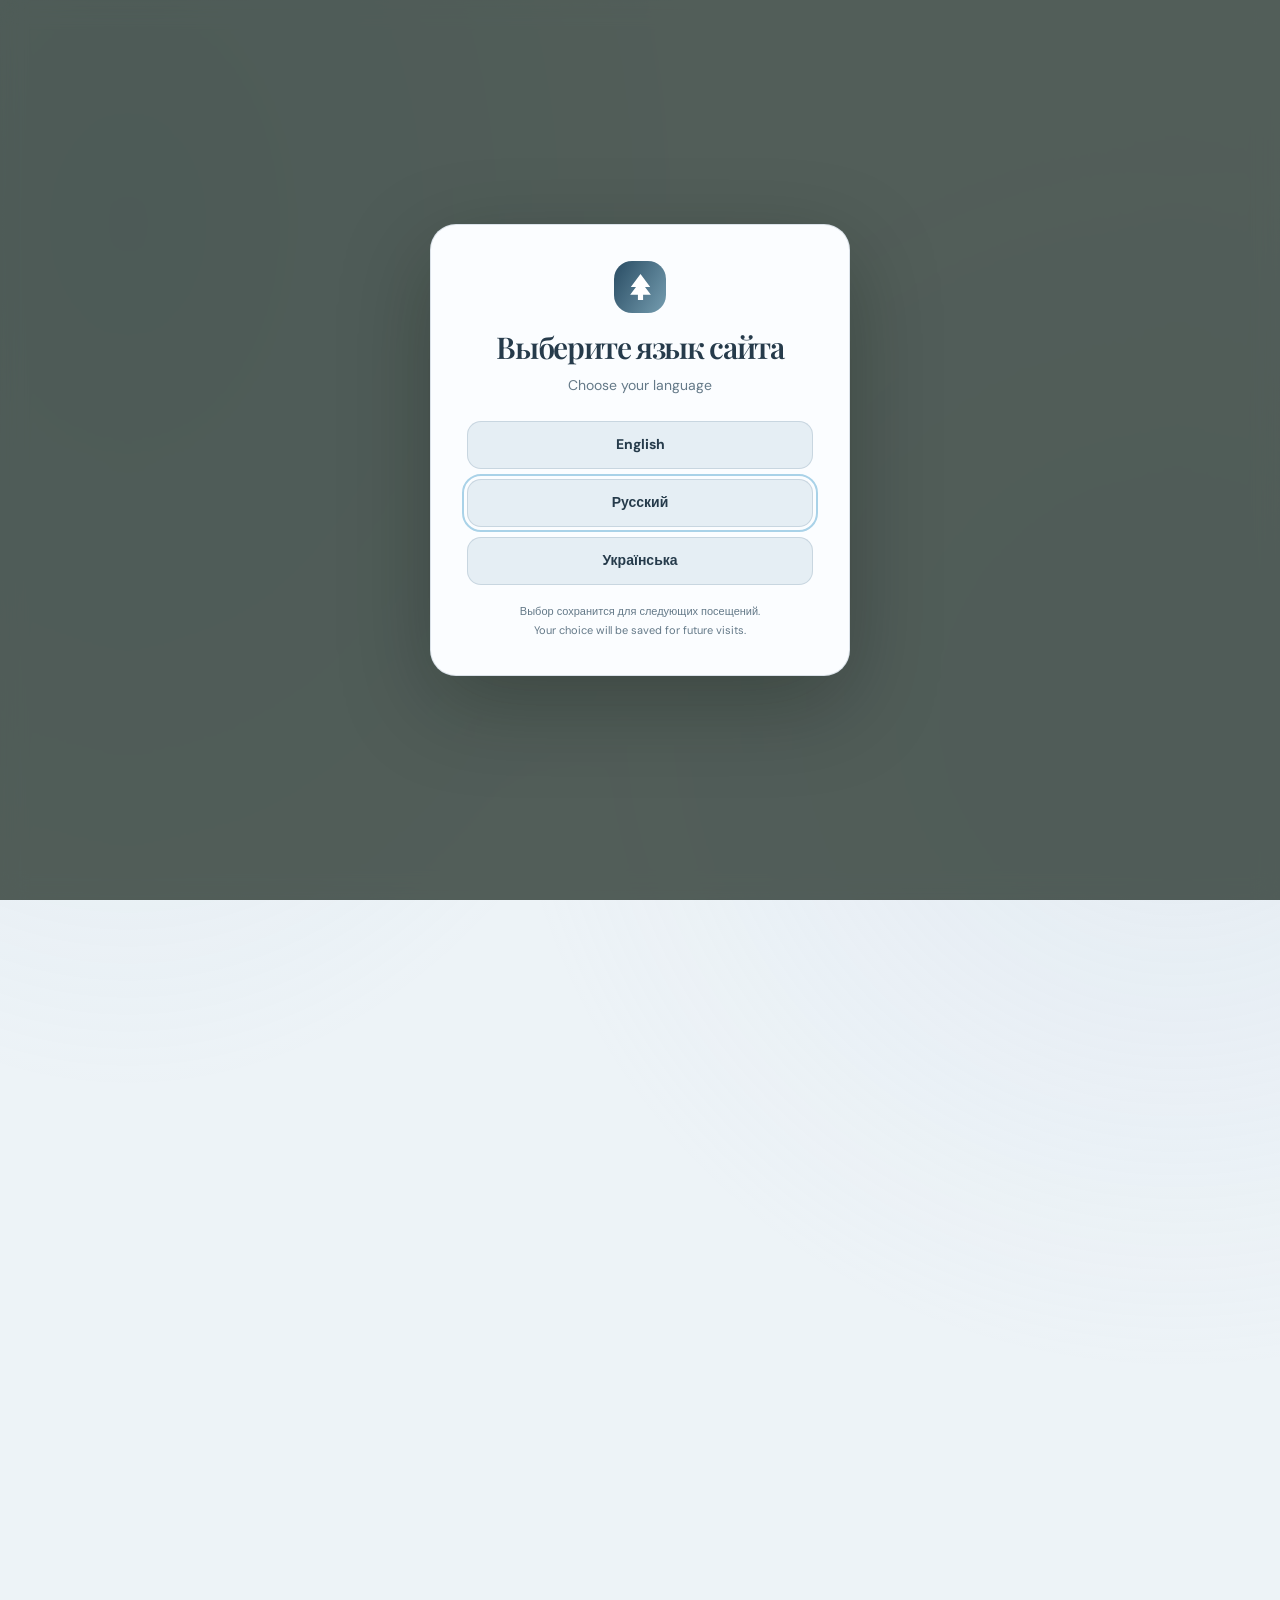
==== commit a8f59004: "Add files via upload" ====
--- a/index.html
+++ b/index.html
@@ -85,8 +85,10 @@
   <link rel="preconnect" href="https://fonts.gstatic.com" crossorigin>
   <link rel="preconnect" href="https://inaturalist-open-data.s3.amazonaws.com">
   <link rel="preconnect" href="https://images.unsplash.com">
-  <link href="https://fonts.googleapis.com/css2?family=DM+Sans:wght@400;500;600;700;800&family=Playfair+Display:ital,wght@0,500;0,600;0,700;1,500;1,600&display=swap" rel="stylesheet">
-  <link rel="stylesheet" href="./style.css?v=224">
+  <link rel="preload" href="https://fonts.googleapis.com/css2?family=DM+Sans:wght@400;500;600;700;800&family=Playfair+Display:ital,wght@0,500;0,600;0,700;1,500;1,600&display=swap" as="style" onload="this.onload=null;this.rel='stylesheet'">
+  <noscript><link href="https://fonts.googleapis.com/css2?family=DM+Sans:wght@400;500;600;700;800&family=Playfair+Display:ital,wght@0,500;0,600;0,700;1,500;1,600&display=swap" rel="stylesheet"></noscript>
+  <link rel="stylesheet" href="./style.css?v=225">
+  <script src="./security-monitor.js" defer></script>
 </head>
 <body data-season="winter" data-design="herbarium">
   <script>
@@ -97,6 +99,8 @@
         const savedDesign = localStorage.getItem("flora-design");
         const design = designs.has(savedDesign) ? savedDesign : designAliases[savedDesign] || "herbarium";
         document.body.dataset.design = design;
+        const savedSnow = localStorage.getItem("flora-snow");
+        document.body.dataset.snow = savedSnow === "off" ? "off" : "on";
         const savedTheme = localStorage.getItem("flora-theme");
         const prefersDark = window.matchMedia("(prefers-color-scheme: dark)").matches;
         document.body.classList.toggle("dark-theme", savedTheme === "dark" || (savedTheme === null && prefersDark));
@@ -281,6 +285,10 @@
                 <span id="header-theme-label">Оформление</span>
               </div>
             </div>
+            <label class="header-preference-snow" for="snow-toggle">
+              <input id="snow-toggle" type="checkbox" checked>
+              <span id="header-snow-label">Анимированный снег</span>
+            </label>
           </div>
         </details>
       </div>
@@ -390,6 +398,31 @@
           <span class="hero-orbit">Расти<br>в своём<br>ритме</span>
         </div>
       </div>
+
+      <article class="security-update surface-card">
+        <span class="security-update-icon" aria-hidden="true"><svg class="ui-icon"><use href="#icon-info"></use></svg></span>
+        <div class="security-update-content">
+          <div class="eyebrow">ОБНОВЛЕНИЕ · 9 НОЯБРЯ 2026</div>
+          <div lang="ru">
+            <h2>Защита становится надёжнее</h2>
+            <p>В проект добавлены более строгая проверка размеров запросов, защитные заголовки API и ограниченный по частоте серверный маршрут-приманка. Приватные данные аккаунта по-прежнему доступны только владельцу; публикации сообщества открыты всем.</p>
+            <p class="security-update-status">Серверные изменения заработают после публикации Worker. Защита домена через WAF потребует отдельной настройки DNS и Cloudflare.</p>
+            <button class="button secondary small" type="button" data-go="guide">Подробнее о проекте</button>
+          </div>
+          <div lang="uk">
+            <h2>Захист стає надійнішим</h2>
+            <p>До проєкту додано суворішу перевірку розміру запитів, захисні заголовки API та серверний маршрут-пастку з обмеженням частоти. Приватні дані облікового запису й надалі доступні лише власнику; дописи спільноти відкриті для всіх.</p>
+            <p class="security-update-status">Серверні зміни запрацюють після публікації Worker. Захист домену через WAF потребуватиме окремого налаштування DNS і Cloudflare.</p>
+            <button class="button secondary small" type="button" data-go="guide">Докладніше про проєкт</button>
+          </div>
+          <div lang="en">
+            <h2>Security is getting stronger</h2>
+            <p>The project now includes stricter request-size checks, API security headers, and a rate-limited server-side honeypot route. Private account data remains available only to its owner; community posts are public.</p>
+            <p class="security-update-status">The server-side changes take effect after the Worker is deployed. Domain-level WAF protection requires separate DNS and Cloudflare setup.</p>
+            <button class="button secondary small" type="button" data-go="guide">About the project</button>
+          </div>
+        </div>
+      </article>
 
       <article class="winter-prediction-card" id="winter-prediction-card" aria-live="polite" hidden>
         <span class="winter-prediction-icon" aria-hidden="true"><svg viewBox="0 0 24 24"><path d="M12 2.5v19M3.8 7.25l16.4 9.5M20.2 7.25 3.8 16.75M8.5 4.5 12 7l3.5-2.5M8.5 19.5 12 17l3.5 2.5M3.8 12l4.3.8M20.2 12l-4.3.8"/></svg></span>
@@ -972,6 +1005,13 @@
         </div>
         <div class="about-updates-list">
           <article class="about-release about-release-featured surface-card">
+            <time class="about-release-date" datetime="2026-11-07">7 ноября 2026</time>
+            <h3>Silva OS: отдельное пространство для сайтов Silva</h3>
+            <p>В проекте подготовили Silva OS — полноэкранную оболочку, объединяющую ботанический атлас, Silva AI, личный сад и сообщество. Внутри оболочки можно переключаться между приложениями через док и возвращаться к хабу кнопкой «На рабочий стол».</p>
+            <p>Обновили адаптацию для компьютеров и телефонов: приложения занимают всю область под верхней панелью, а интерфейс учитывает размер экрана и безопасные отступы мобильных устройств. Сохранили светлую и тёмную темы.</p>
+            <p>Подготовили отдельную страницу Silva OS с инструкциями по установке. После её публикации на iPhone и iPad веб-приложение можно будет добавить на экран «Домой» через Safari, а на Mac и Windows — установить из поддерживаемого браузера. Нативные установщики пока не опубликованы. <a href="https://os.silvaquieta.com/">Страница Silva OS ↗</a></p>
+          </article>
+          <article class="about-release about-release-featured surface-card">
             <span class="about-release-date">Ноябрь 2026</span>
             <h3>Языки, каталог и запуск silvaquieta.com</h3>
             <p>Добавлены украинская и английская версии. При первом посещении можно выбрать русский, English или українську; выбор сохраняется для следующих визитов.</p>
@@ -1213,7 +1253,7 @@
       document.write(`<script src="./localization/catalog-${window.FLORA_LOCALE}.js?v=7"><\/script>`);
     }
   </script>
-  <script src="./script.js?v=156"></script>
+  <script src="./script.js?v=158"></script>
   <script>window.FLORA_AI_ENDPOINT = "https://flora-anotomy-ai.ukrainman21012.workers.dev";</script>
   <script>window.FLORA_VISITOR_STATS_ENDPOINT = "https://flora-anotomy-ai.ukrainman21012.workers.dev/api/visitors";</script>
   <script src="./visitor-counter.js?v=1"></script>
@@ -1223,7 +1263,7 @@
   <script>window.FLORA_VAPID_PUBLIC_KEY = "BF7JygE9293jwgMccpvZbxBHqwhx4RhfTUHWLTldz_1BvklqB-403ReZqNOnSdqYnLvSxW_6X-TNOBvJClfjORw";</script>
   <script src="./garden.js?v=28"></script>
   <script src="./expeditions.js?v=17"></script>
-  <script src="./localization/locale-runtime.js?v=27"></script>
+  <script src="./localization/locale-runtime.js?v=29"></script>
   <script>
     (() => {
     document.querySelector("#observations-empty-action").addEventListener("click", () => {
--- a/style.css
+++ b/style.css
@@ -263,6 +263,18 @@
 .hero-art::after { position: absolute; inset: 0; content: ""; background: linear-gradient(90deg, rgba(27,38,68,.08), transparent 48%), linear-gradient(0deg, rgba(22,35,61,.32), transparent 38%); }
 .hero-art img { width: 100%; height: 100%; position: absolute; inset: 0; object-fit: cover; }
 .hero-art-label { position: absolute; z-index: 1; bottom: 20px; left: 23px; color: #fff; font-size: 10px; letter-spacing: .12em; text-transform: uppercase; }
+.security-update { display: flex; align-items: flex-start; gap: 14px; margin-top: 16px; padding: 18px; border-color: color-mix(in srgb, var(--blue) 22%, var(--line)); background: linear-gradient(115deg, color-mix(in srgb, var(--blue) 7%, var(--surface)), var(--surface)); }
+.security-update-icon { width: 38px; height: 38px; flex: 0 0 auto; display: grid; place-items: center; border-radius: 12px; color: var(--blue); background: color-mix(in srgb, var(--blue) 11%, var(--surface)); }
+.security-update-icon .ui-icon { width: 19px; height: 19px; }
+.security-update-content { min-width: 0; flex: 1; }
+.security-update-content [lang] { display: none; }
+html[lang="ru"] .security-update-content [lang="ru"],
+html[lang="uk"] .security-update-content [lang="uk"],
+html[lang="en"] .security-update-content [lang="en"] { display: block; }
+.security-update h2 { margin: 4px 0 0; font-size: clamp(19px, 2.5vw, 24px); }
+.security-update p { max-width: 78ch; margin: 7px 0 0; color: var(--muted); font-size: 12px; line-height: 1.65; }
+.security-update .security-update-status { margin-top: 5px; font-size: 11px; }
+.security-update .button { margin-top: 12px; }
 .hero-orbit {
   width: 108px;
   height: 108px;
@@ -3222,6 +3234,7 @@
 body[data-design="glasshouse"] {
   --bg: #e7f0eb;
   --surface: rgba(250, 254, 250, .88);
+  --surface-solid: #f9fdfa;
   --surface-raised: #dfebe4;
   --surface-glass: rgba(246, 252, 248, .72);
   --hero-tint: #d2e8dd;
@@ -3290,6 +3303,7 @@
 body.dark-theme[data-design="glasshouse"] {
   --bg: #101b18;
   --surface: rgba(26, 43, 37, .92);
+  --surface-solid: #1a2c25;
   --surface-raised: #263b32;
   --surface-glass: rgba(19, 39, 33, .9);
   --hero-tint: #214437;
@@ -4602,6 +4616,11 @@
 body[data-season="winter"] .winter-site-snow i:nth-of-type(34) { left: 86%; font-size: 27px; animation-delay: -15s; animation-duration: 23s; --snow-drift: 27px; }
 body[data-season="winter"] .winter-site-snow i:nth-of-type(35) { left: 93%; font-size: 10px; opacity: .58; filter: blur(.3px); animation-delay: -10s; animation-duration: 12s; --snow-drift: 7px; }
 body[data-season="winter"] .winter-site-snow i:nth-of-type(36) { left: 97%; font-size: 18px; animation-delay: -7s; animation-duration: 18s; --snow-drift: 18px; }
+body[data-season="winter"][data-snow="off"] .winter-site-snow::after,
+body[data-season="winter"][data-snow="off"] .winter-site-snow i,
+body[data-season="winter"][data-snow="off"] .winter-snowflake {
+  display: none;
+}
 body[data-season="winter"] .winter-feature {
   min-height: 300px;
   position: relative;
@@ -5295,6 +5314,24 @@
   width: 44px;
   height: 44px;
 }
+.header-preference-snow {
+  display: flex;
+  align-items: center;
+  gap: 10px;
+  margin-top: 13px;
+  padding-top: 13px;
+  border-top: 1px solid var(--line);
+  color: var(--ink);
+  font-size: 12px;
+  font-weight: 600;
+  cursor: pointer;
+}
+.header-preference-snow input {
+  width: 20px;
+  height: 20px;
+  flex: 0 0 auto;
+  accent-color: var(--blue);
+}
 
 @media (max-width: 720px) {
   .topline { display: none; }
@@ -5377,6 +5414,7 @@
     flex-wrap: wrap;
     gap: 4px;
   }
+
   .header-inner > .primary-nav .site-switcher { position: static; }
   .header-inner > .primary-nav .site-switcher-menu { right: 0; }
   .header-inner > .primary-nav > .primary-nav-link {
@@ -5387,3 +5425,25 @@
   }
   .header-inner > .header-actions { order: 3; }
 }
+
+@media (max-width: 720px) {
+  .header-inner {
+    font-family: Arial, "Helvetica Neue", sans-serif;
+  }
+  body[data-season="winter"][data-design="glasshouse"] .hero-card,
+  body[data-season="winter"][data-design="glasshouse"] .home-fact,
+  body[data-season="winter"][data-design="glasshouse"] .flower-card,
+  body[data-season="winter"][data-design="glasshouse"] .surface-card,
+  body[data-season="winter"][data-design="glasshouse"] .home-widget,
+  body[data-season="winter"][data-design="glasshouse"] .garden-panel,
+  body[data-season="winter"][data-design="glasshouse"] .season-panel,
+  body[data-season="winter"][data-design="glasshouse"] .catalog-filter-disclosure {
+    background: var(--surface-solid);
+    backdrop-filter: blur(14px);
+  }
+  body[data-design="editorial"] .header-inner > .brand {
+    font-family: Georgia, "Times New Roman", serif;
+    font-size: 14px;
+    letter-spacing: -.035em;
+  }
+}
